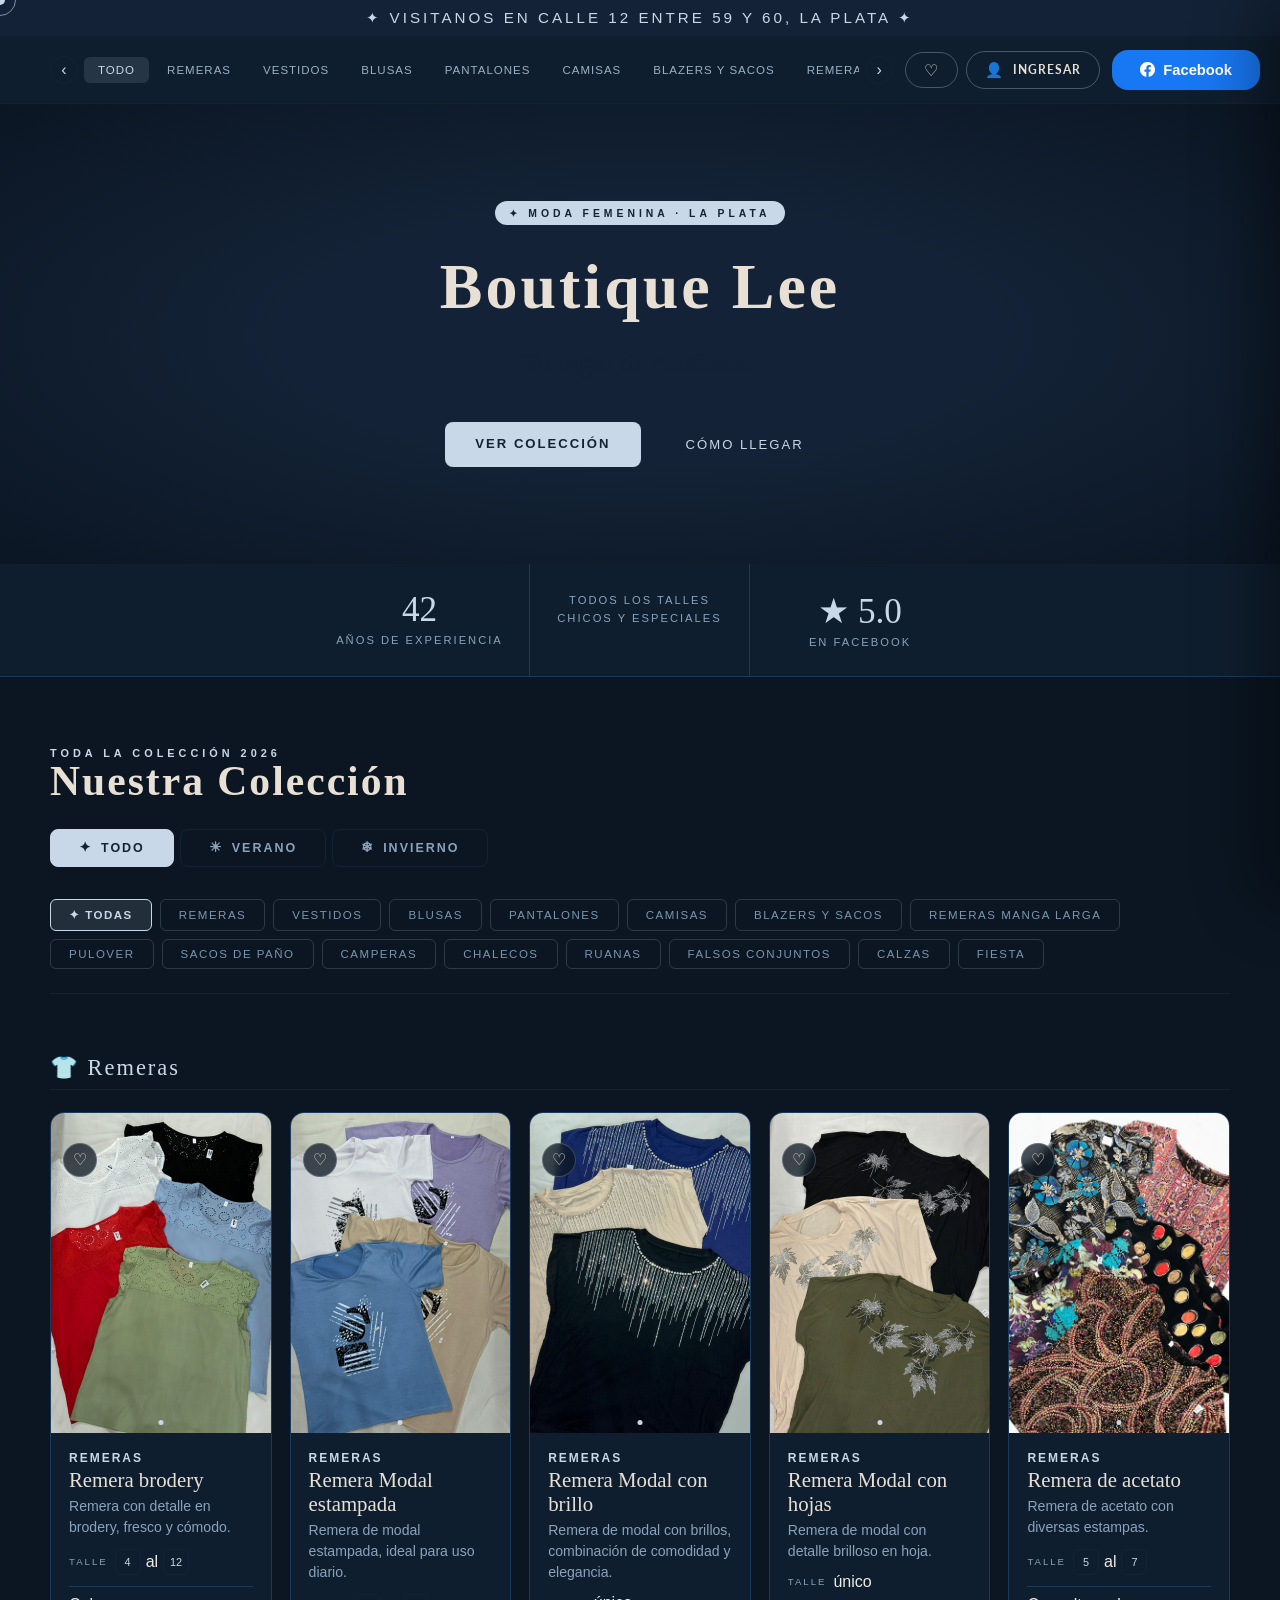
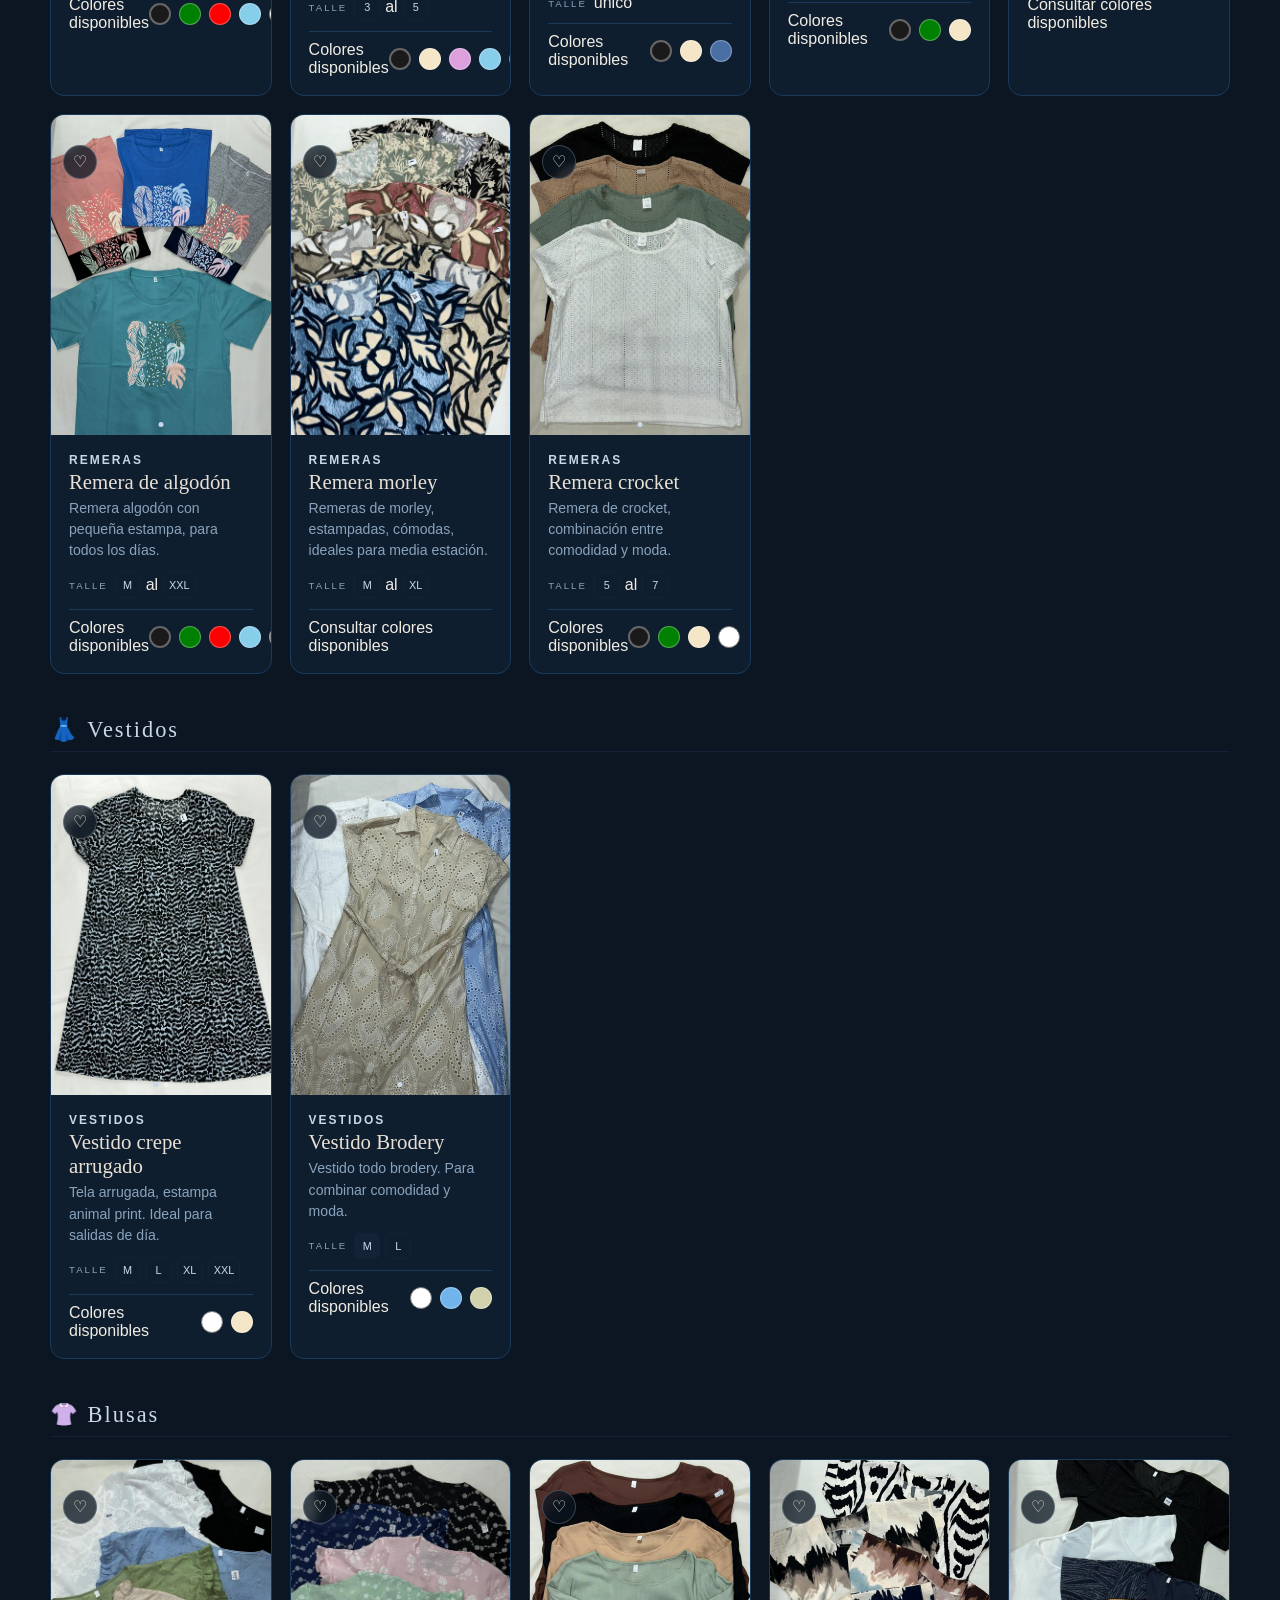
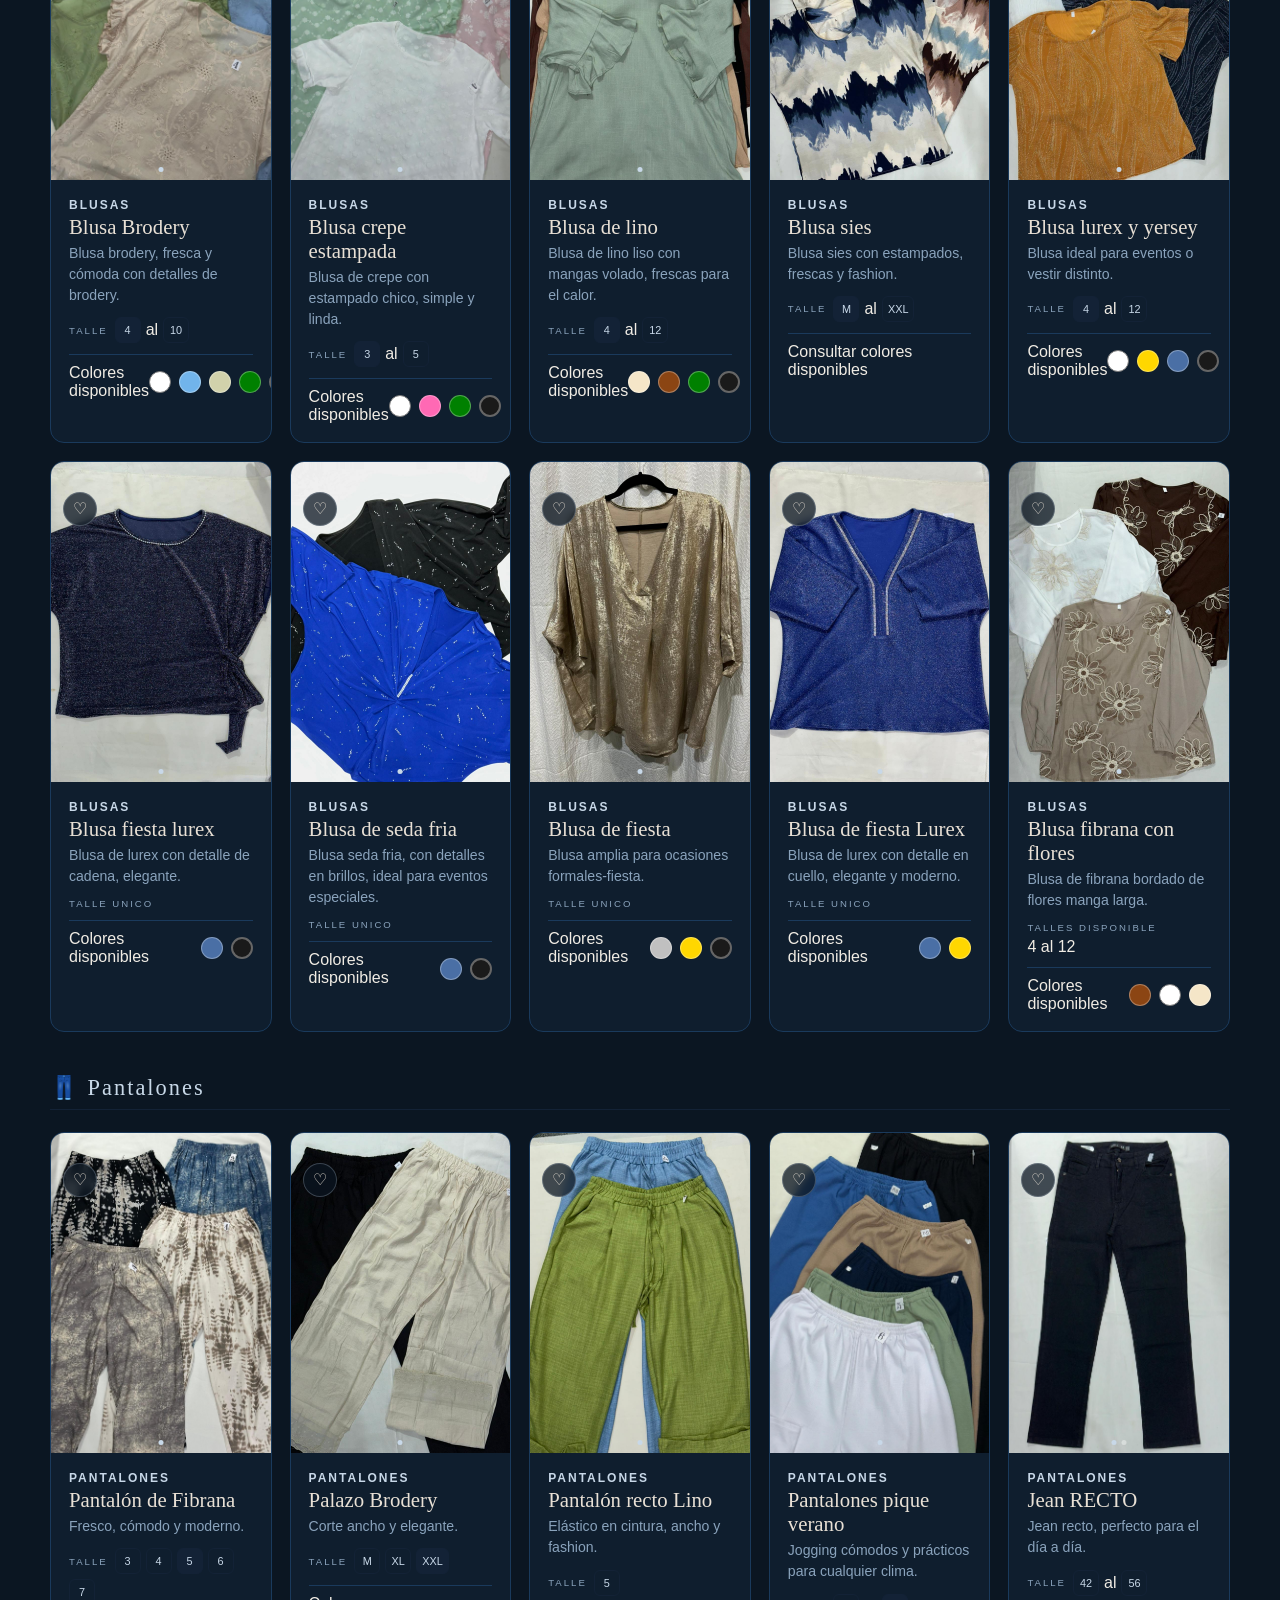
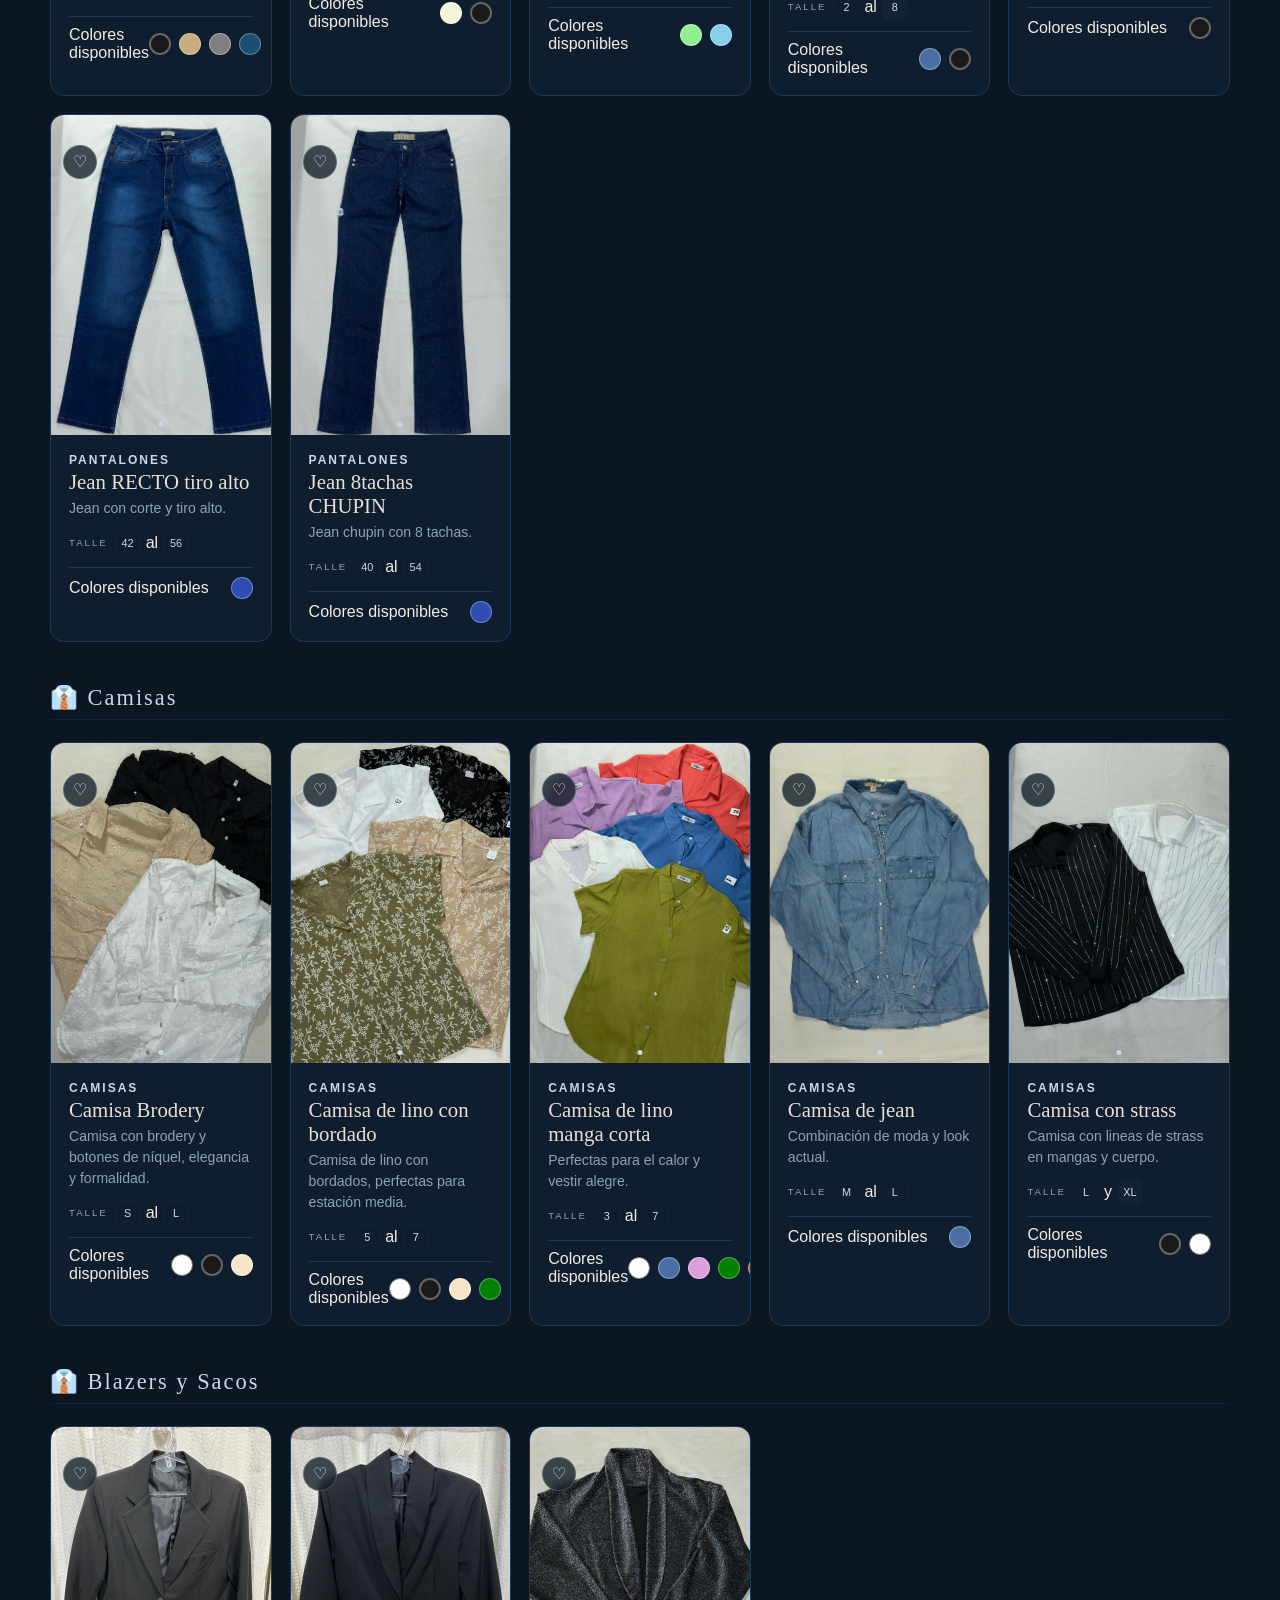
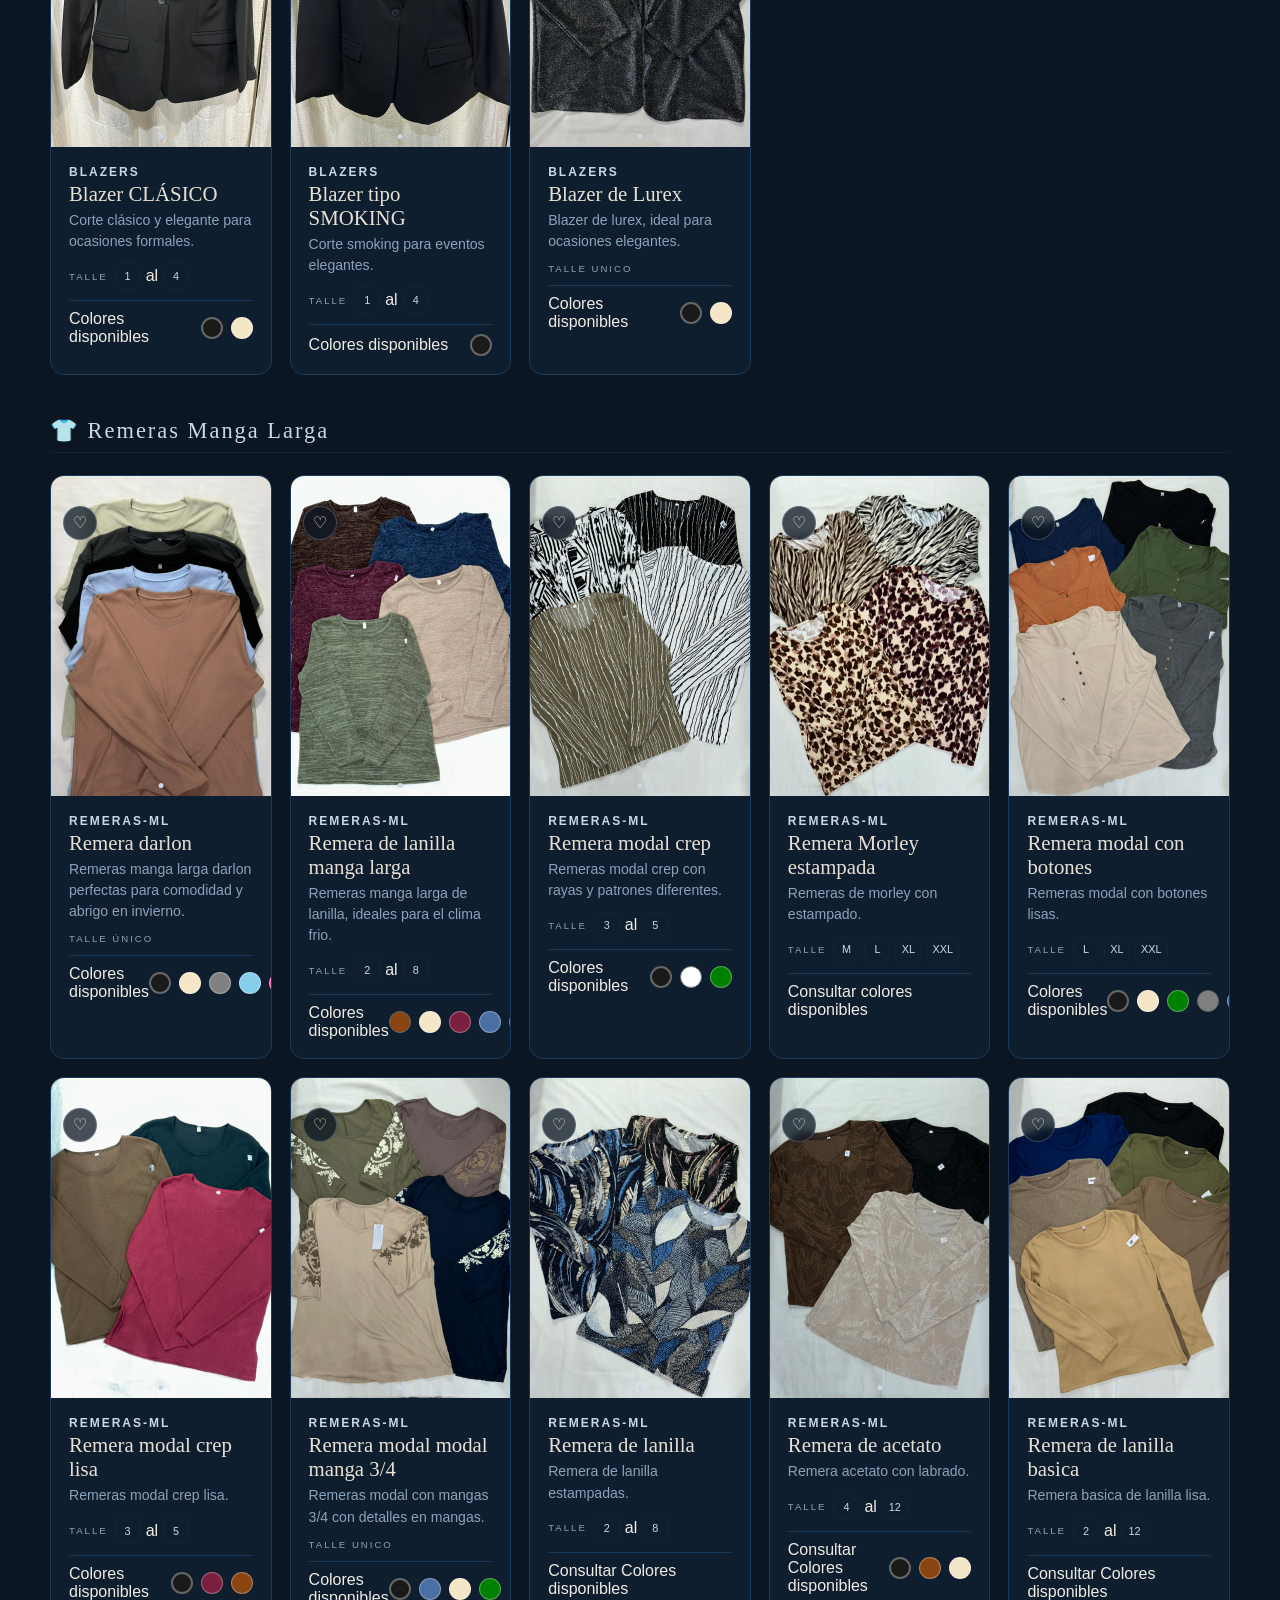
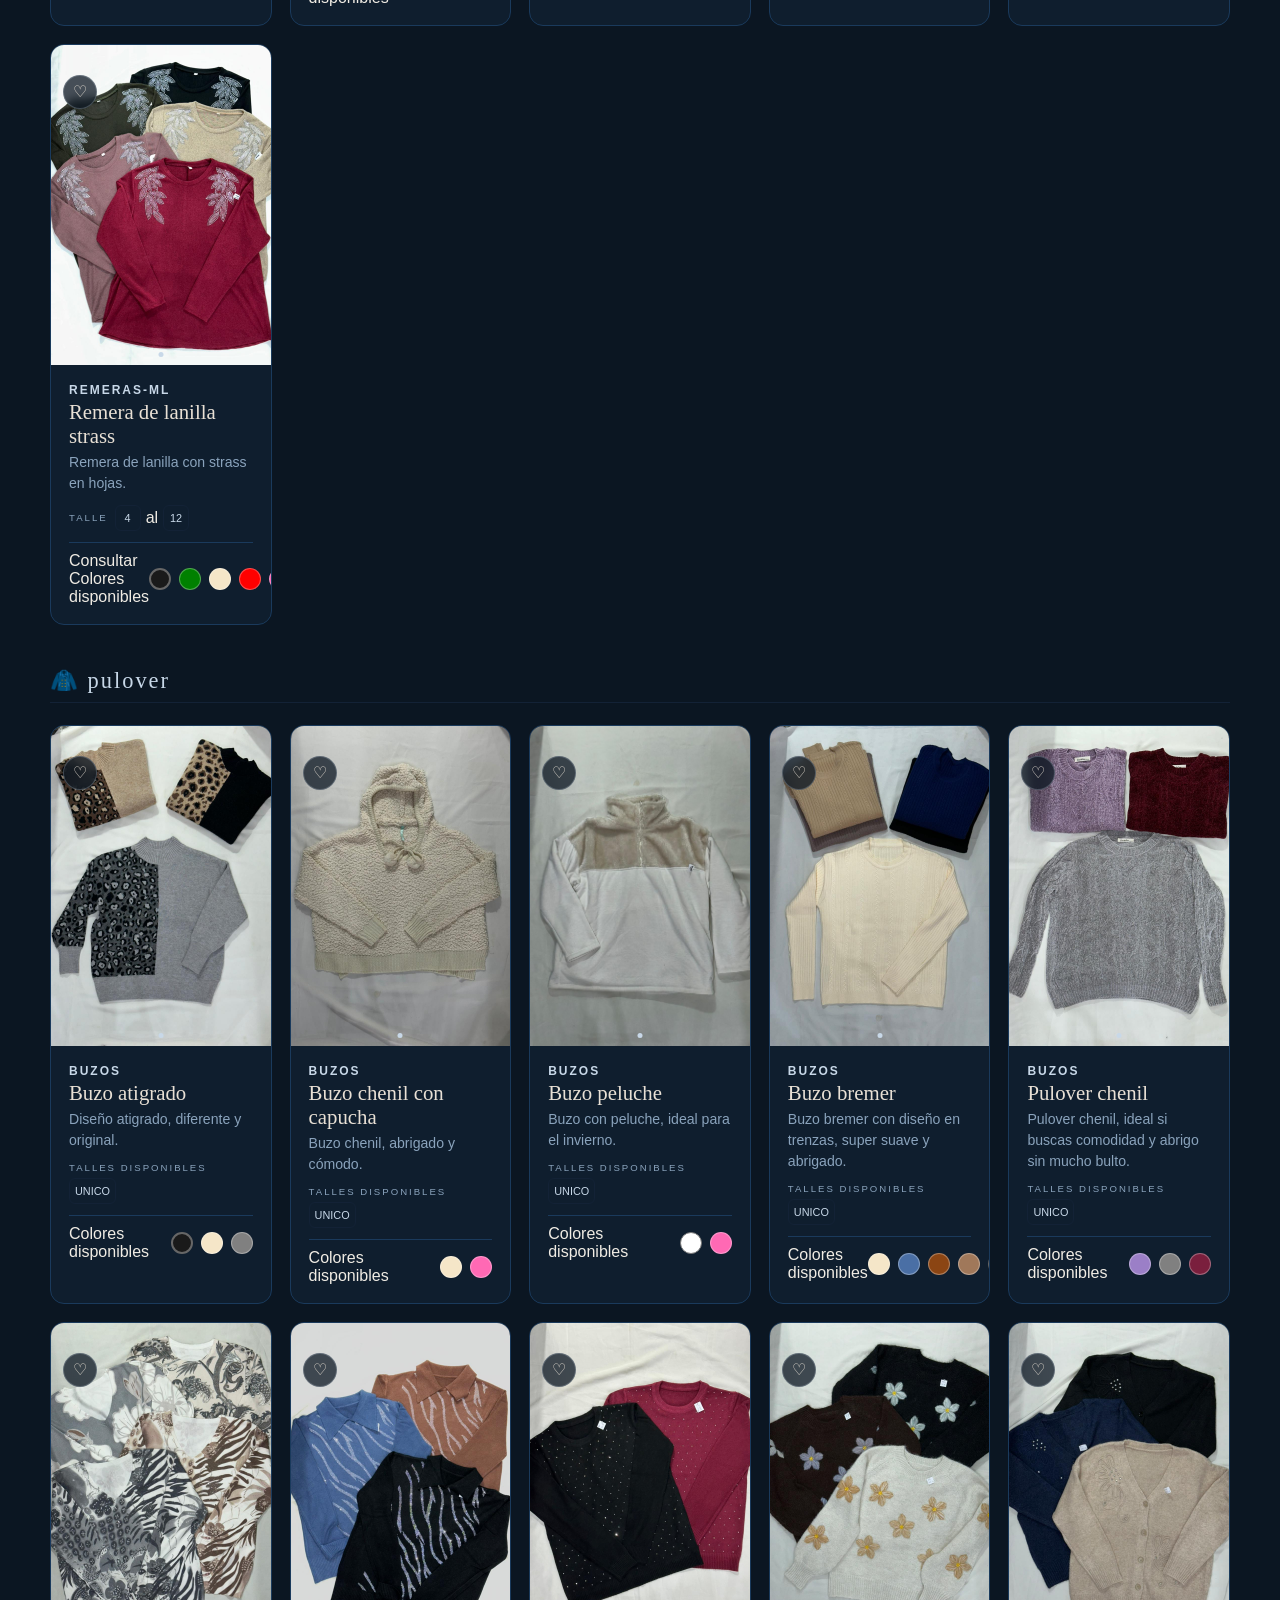
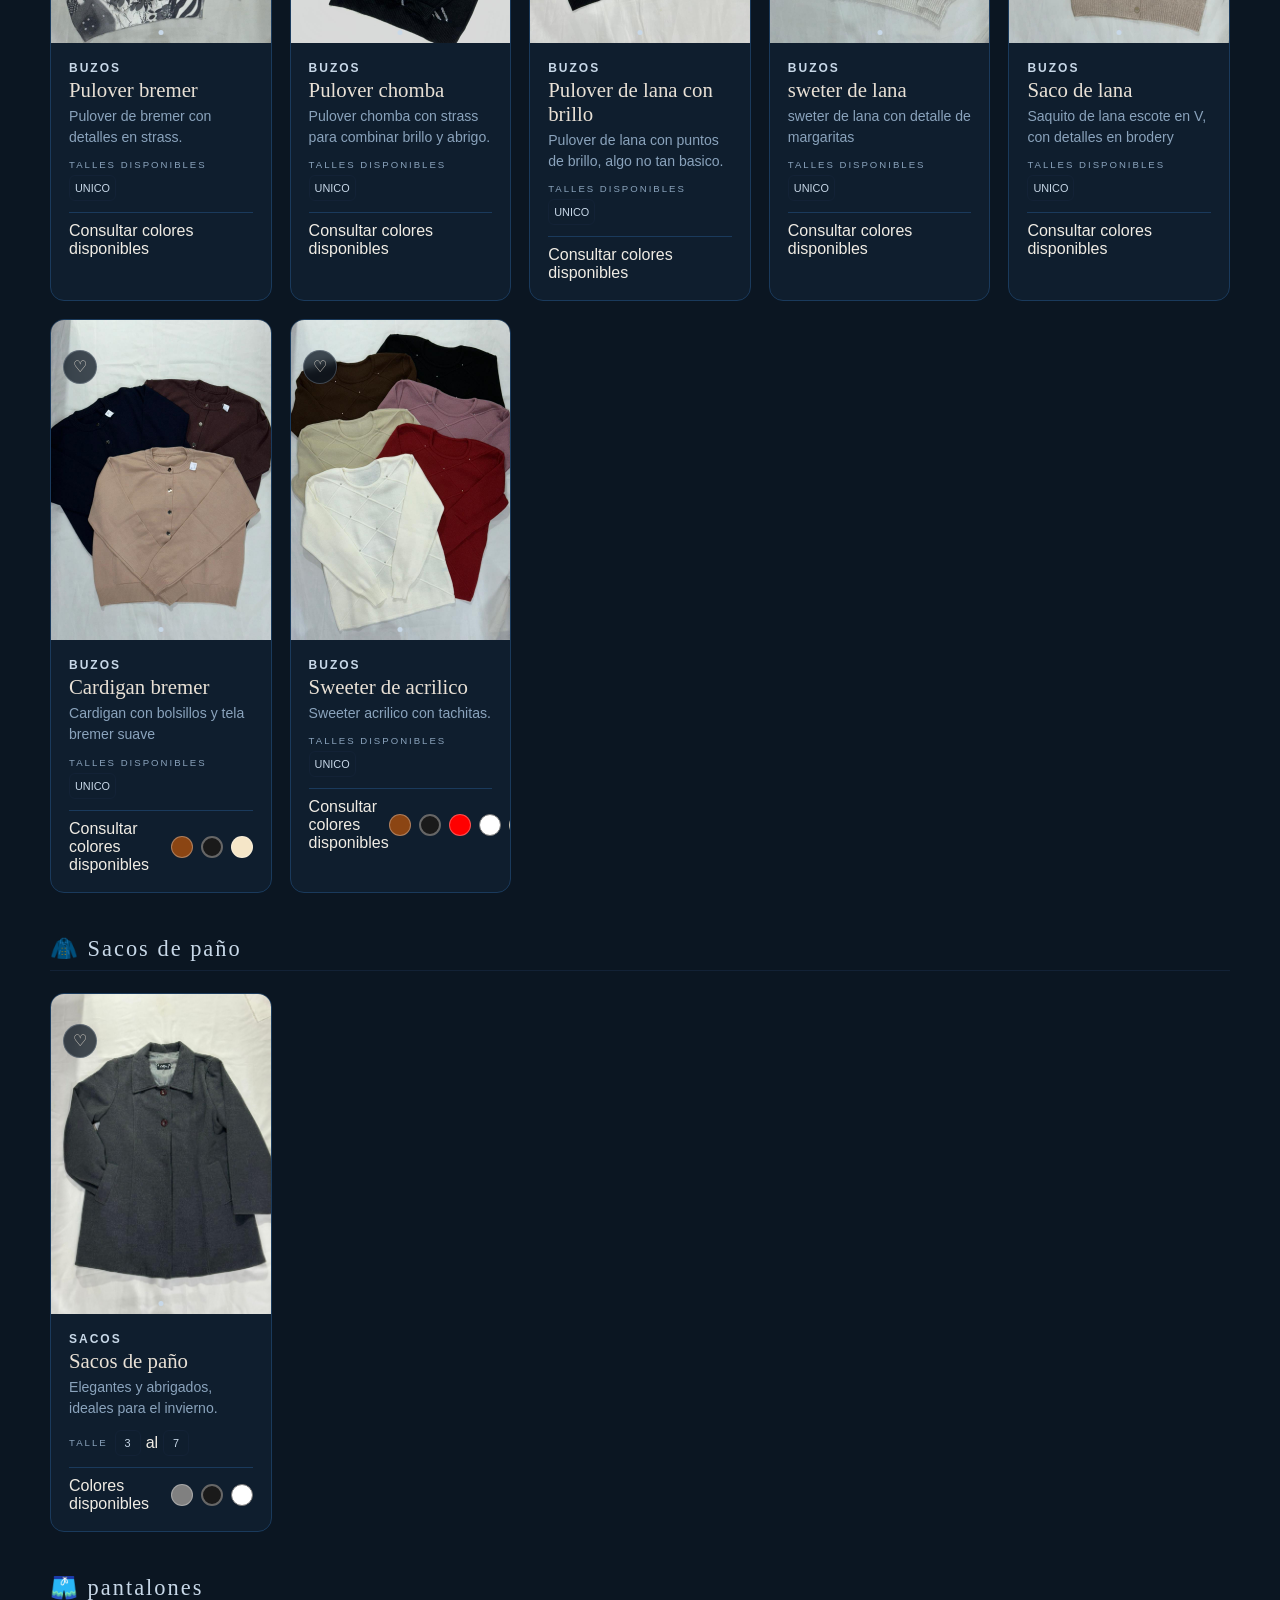
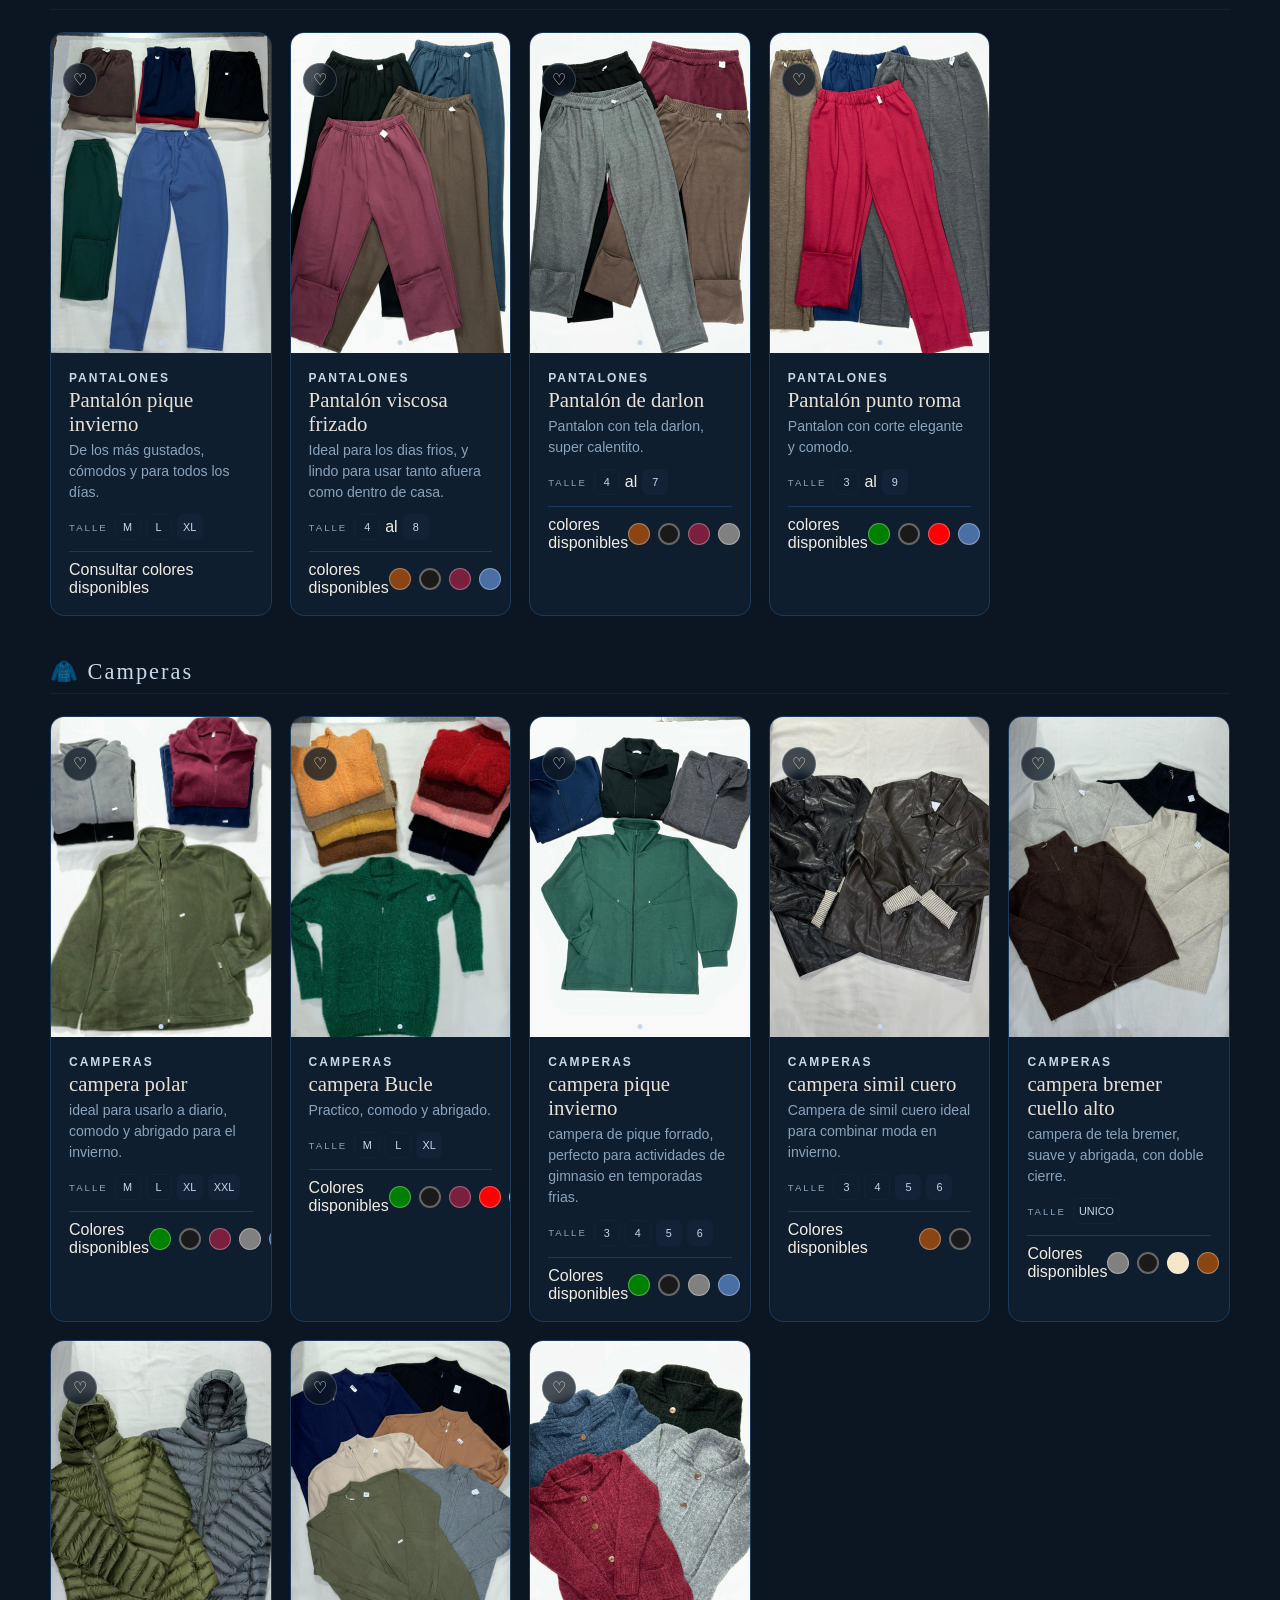
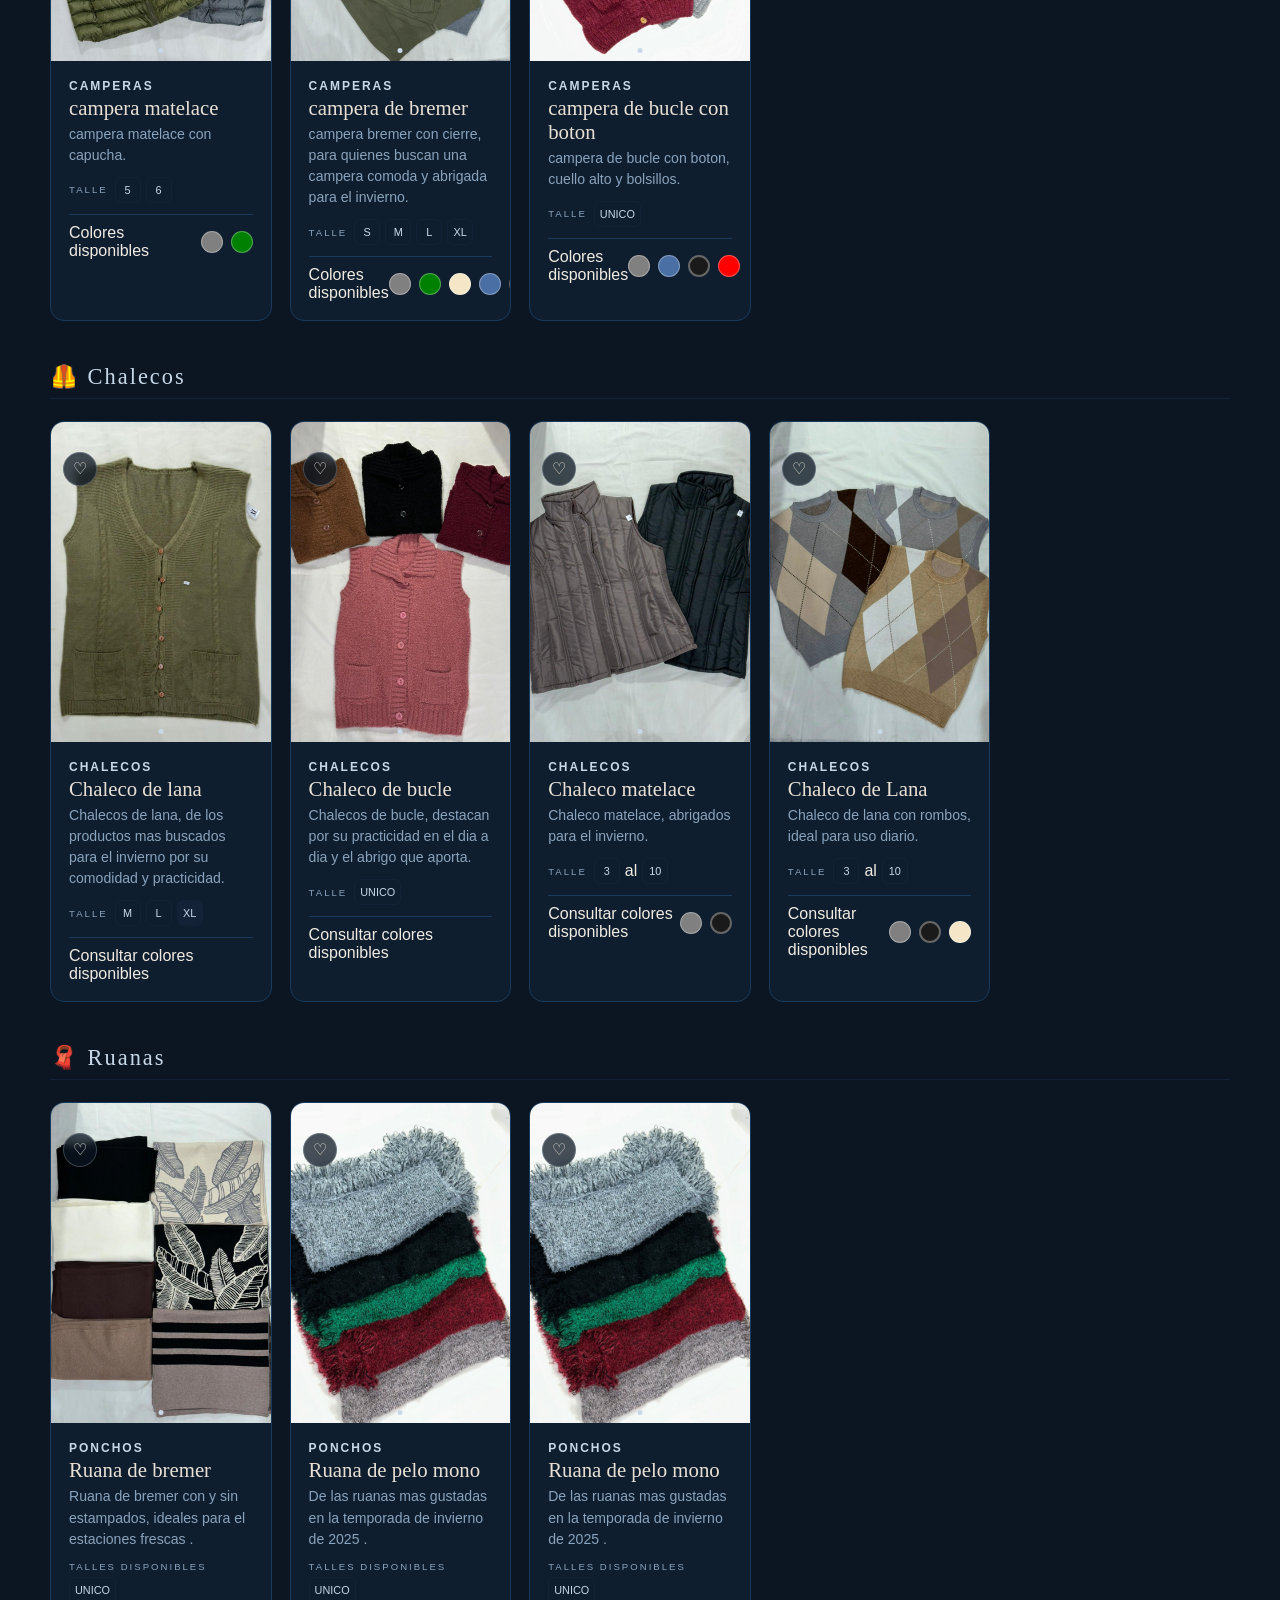
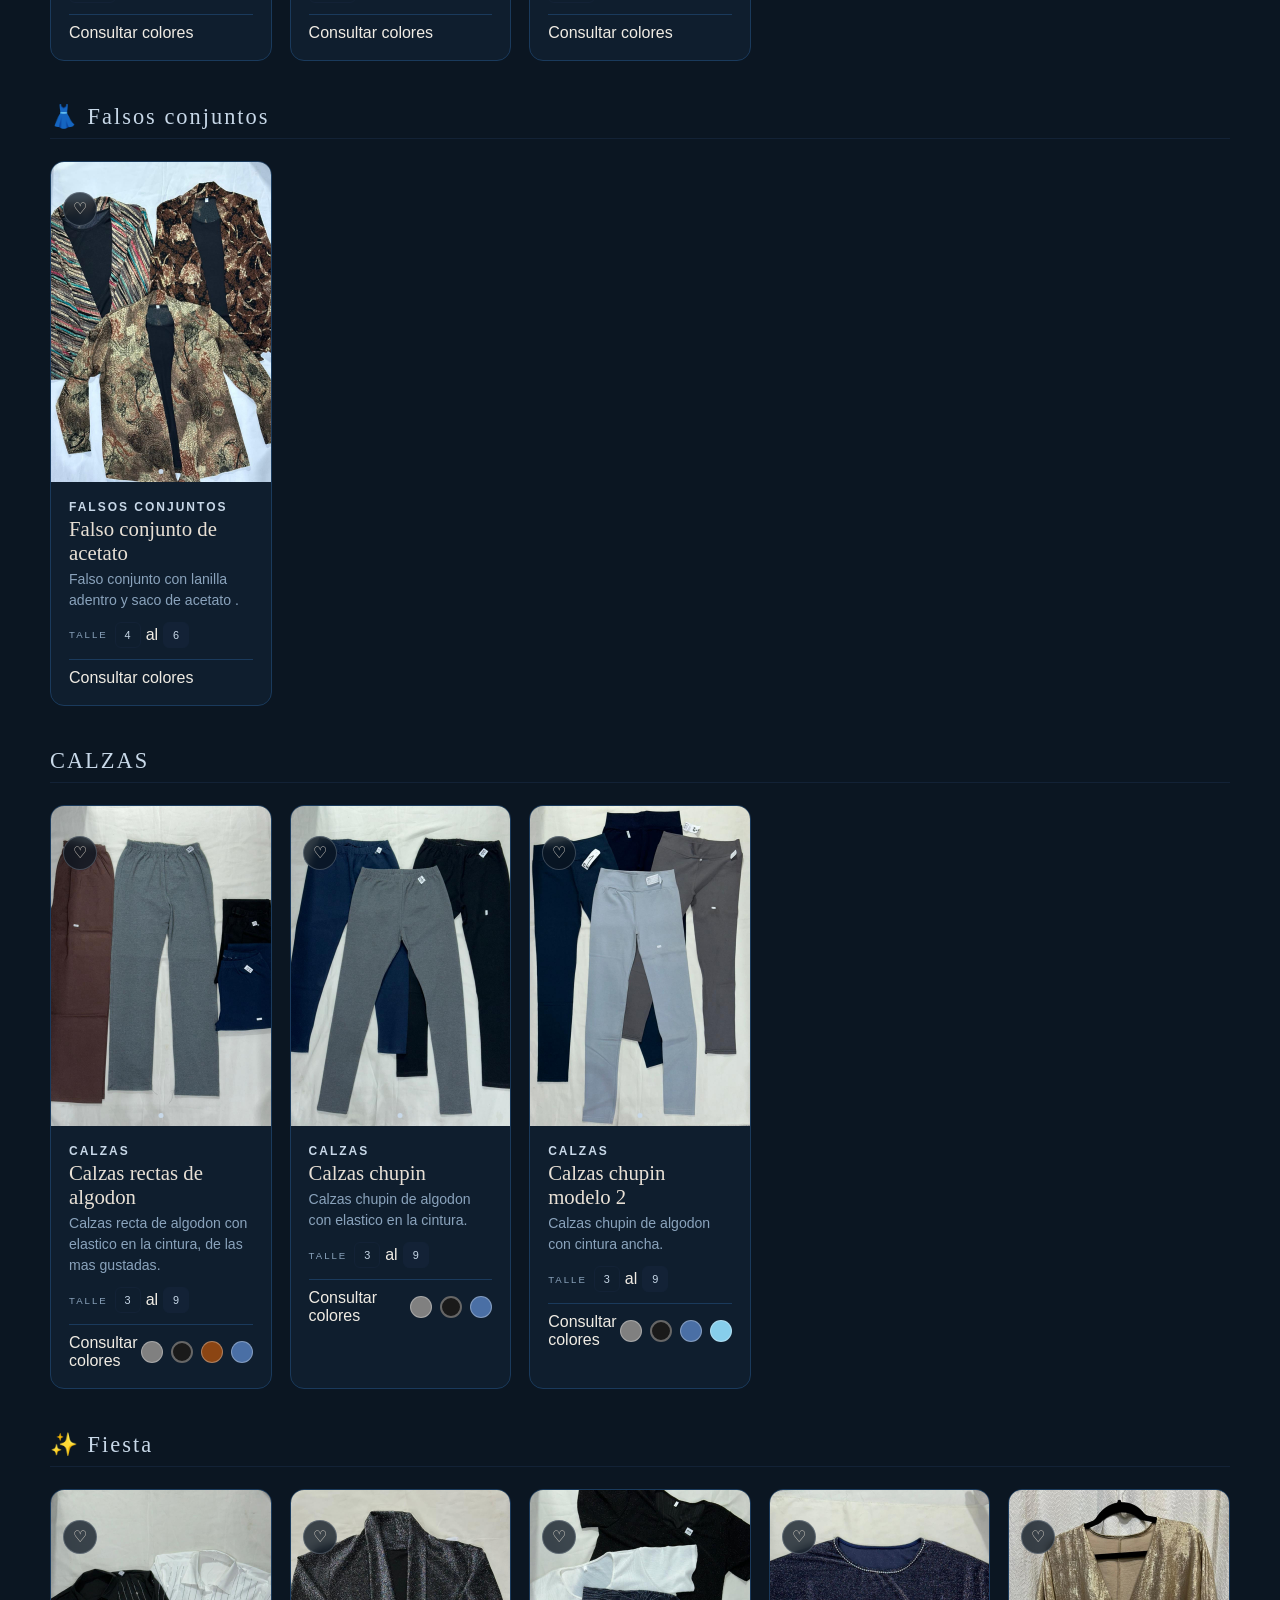
==== index.html @ 7556e9af "Agregue chaleco lana rombo" ====
<!DOCTYPE html>
<html lang="es">
<head>
  <meta charset="UTF-8"/>
  <meta name="viewport" content="width=device-width, initial-scale=1.0"/>
  <title>Boutique Lee · La Plata</title>
  <link rel="preconnect" href="https://fonts.googleapis.com">
  <link rel="preconnect" href="https://fonts.gstatic.com" crossorigin>
  <link href="https://fonts.googleapis.com/css2?family=Lato:ital,wght@0,300;0,400;0,700;1,300;1,400&display=swap" rel="stylesheet">
  <link rel="stylesheet" href="styles.css"/>
  <link rel="stylesheet" href="auth.css"/>
  <link rel="stylesheet" href="season-styles.css"/>
</head>
<body>

  <div class="cursor" id="cursor"></div>
  <div class="cursor-ring" id="cursor-ring"></div>

  <div class="topbar">✦ Visitanos en Calle 12 entre 59 y 60, La Plata ✦</div>

  <nav>
  <div class="nav-cats-wrapper">
    <button class="nav-scroll-btn" id="nav-prev">‹</button>
    <div class="nav-cats" id="nav-cats-dynamic">
      <!-- Se genera dinámicamente según temporada -->
    </div>
    <button class="nav-scroll-btn" id="nav-next">›</button>
  </div>
  <a class="nav-fb" href="https://www.facebook.com/profile.php?id=100067918755341" target="_blank">
    <svg viewBox="0 0 24 24"><path d="M24 12.073c0-6.627-5.373-12-12-12s-12 5.373-12 12c0 5.99 4.388 10.954 10.125 11.854v-8.385H7.078v-3.47h3.047V9.43c0-3.007 1.792-4.669 4.533-4.669 1.312 0 2.686.235 2.686.235v2.953H15.83c-1.491 0-1.956.925-1.956 1.874v2.25h3.328l-.532 3.47h-2.796v8.385C19.612 23.027 24 18.062 24 12.073z"/></svg>
    Facebook
  </a>
</nav>

  <section class="hero">
    <div class="hero-particles" id="particles"></div>
    <div class="hero-left">
      <span class="hero-tag">✦ Moda Femenina · La Plata</span>
      <h1>Boutique Lee</h1>
      <p class="hero-sub">Tu lugar de confianza</p>
      <div class="hero-btns">
        <a class="btn-prim" href="#catalogo">Ver colección</a>
        <a class="btn-sec" href="#ubicacion">Cómo llegar</a>
      </div>
    </div>
  </section>

  <div class="stats">
    <div class="stat">
      <span class="stat-num">42</span>
      <span class="stat-label">Años de experiencia</span>
    </div>
    <div class="stat">
      <span class="stat-num"></span>
      <span class="stat-label">Todos los talles CHICOS Y ESPECIALES</span>
    </div>
    <div class="stat">
      <span class="stat-num">★ 5.0</span>
      <span class="stat-label">En Facebook</span>
    </div>
  </div>

  <section class="catalogo" id="catalogo">
    <div class="cat-eyebrow" id="cat-eyebrow">Temporada 2026</div>
    <h2 class="cat-titulo">Nuestra Colección</h2>

    <!-- ── SELECTOR DE TEMPORADA ── -->
    <div class="season-selector">
      <button class="season-btn activa" id="btn-todo" onclick="cambiarTemporada('todo', this)">
        <span class="season-btn-icon">✦</span> Todo
      </button>
      <button class="season-btn" id="btn-verano" onclick="cambiarTemporada('verano', this)">
        <span class="season-btn-icon">☀</span> Verano
      </button>
      <button class="season-btn" id="btn-invierno" onclick="cambiarTemporada('invierno', this)">
        <span class="season-btn-icon">❄</span> Invierno
      </button>
    </div>

    <div class="tabs" id="tabs-dinamicos">
      <!-- Se generan dinámicamente -->
    </div>

    <div class="grilla" id="grilla">

      <!-- ══════════════════════════════════════════
           PRENDAS DE VERANO  (data-temporada="verano")
           ══════════════════════════════════════════ -->

      <!-- ─── REMERAS VERANO ─── -->
      <div class="cat-separador" data-sep="remeras" data-temporada="verano">👕 Remeras</div>

      <div class="tarjeta fade-in" data-cat="remeras" data-temporada="verano">
        <div class="tarjeta-img">
          <div class="slides"><div class="slide"><img src="IMG-SLR/Remeras/remera-con-detalles-en-broderi-talles-4-al-12.jpg" alt="Remera Brodery"></div></div>
          <div class="dots"><div class="dot activo"></div></div>
          <div class="lupa-overlay"><span class="lupa-ico">🔍</span></div>
        </div>
        <div class="tarjeta-body">
          <div class="tarjeta-cat">REMERAS</div>
          <div class="tarjeta-nombre">Remera brodery</div>
          <div class="tarjeta-desc">Remera con detalle en brodery, fresco y cómodo.</div>
          <div class="talles-row"><span class="talles-lbl">Talle</span><span class="talle">4</span><div>al</div><span class="talle">12</span></div>
          <div class="tarjeta-footer">
            <div class="colores-label">Colores disponibles</div>
            <div class="colores">
              <div class="color-dot" style="background:#1a1a1a" title="Negro"></div>
              <div class="color-dot" style="background:#008000" title="Verde"></div>
              <div class="color-dot" style="background:#ff0000" title="Rojo"></div>
              <div class="color-dot" style="background:#87CEEB" title="Celeste"></div>
              <div class="color-dot" style="background:#ffffff;border-color:#888" title="Blanco"></div>
            </div>
          </div>
        </div>
      </div>

      <div class="tarjeta fade-in" data-cat="remeras" data-temporada="verano">
        
        <div class="tarjeta-img">
          <div class="slides"><div class="slide"><img src="IMG-SLR/Remeras/remeras-modal-talle-3-al-5.jpg" alt="Remera Modal estampada"></div></div>
          <div class="dots"><div class="dot activo"></div></div>
          <div class="lupa-overlay"><span class="lupa-ico">🔍</span></div>
        </div>
        <div class="tarjeta-body">
          <div class="tarjeta-cat">REMERAS</div>
          <div class="tarjeta-nombre">Remera Modal estampada</div>
          <div class="tarjeta-desc">Remera de modal estampada, ideal para uso diario.</div>
          <div class="talles-row"><span class="talles-lbl">Talle</span><span class="talle">3</span><div>al</div><span class="talle">5</span></div>
          <div class="tarjeta-footer">
            <div class="colores-label">Colores disponibles</div>
            <div class="colores">
              <div class="color-dot" style="background:#1a1a1a" title="Negro"></div>
              <div class="color-dot" style="background:#f5e6c8" title="Beige"></div>
              <div class="color-dot" style="background:#dda0dd" title="Lila"></div>
              <div class="color-dot" style="background:#87CEEB" title="Celeste"></div>
              <div class="color-dot" style="background:#ffffff;border-color:#888" title="Blanco"></div>
            </div>
          </div>
        </div>
      </div>

      <div class="tarjeta fade-in" data-cat="remeras" data-temporada="verano">
        
        <div class="tarjeta-img">
          <div class="slides"><div class="slide"><img src="IMG-SLR/Remeras/remera-modal-con-brillo-importado-talle-unico.jpg" alt="Remera Modal con brillo"></div></div>
          <div class="dots"><div class="dot activo"></div></div>
          <div class="lupa-overlay"><span class="lupa-ico">🔍</span></div>
        </div>
        <div class="tarjeta-body">
          <div class="tarjeta-cat">REMERAS</div>
          <div class="tarjeta-nombre">Remera Modal con brillo</div>
          <div class="tarjeta-desc">Remera de modal con brillos, combinación de comodidad y elegancia.</div>
          <div class="talles-row"><span class="talles-lbl">Talle</span><div>único</div></div>
          <div class="tarjeta-footer">
            <div class="colores-label">Colores disponibles</div>
            <div class="colores">
              <div class="color-dot" style="background:#1a1a1a" title="Negro"></div>
              <div class="color-dot" style="background:#f5e6c8" title="Beige"></div>
              <div class="color-dot" style="background:#4a6fa5" title="Azul"></div>
            </div>
          </div>
        </div>
      </div>

      <div class="tarjeta fade-in" data-cat="remeras" data-temporada="verano">
        
        <div class="tarjeta-img">
          <div class="slides"><div class="slide"><img src="IMG-SLR/Remeras/remera-modal-con-brillo-importado-estampa-hojas.jpg" alt="Remera modal hojas"></div></div>
          <div class="dots"><div class="dot activo"></div></div>
          <div class="lupa-overlay"><span class="lupa-ico">🔍</span></div>
        </div>
        <div class="tarjeta-body">
          <div class="tarjeta-cat">REMERAS</div>
          <div class="tarjeta-nombre">Remera Modal con hojas</div>
          <div class="tarjeta-desc">Remera de modal con detalle brilloso en hoja.</div>
          <div class="talles-row"><span class="talles-lbl">Talle</span><div>único</div></div>
          <div class="tarjeta-footer">
            <div class="colores-label">Colores disponibles</div>
            <div class="colores">
              <div class="color-dot" style="background:#1a1a1a" title="Negro"></div>
              <div class="color-dot" style="background:#008000" title="Verde"></div>
              <div class="color-dot" style="background:#f5e6c8" title="Beige"></div>
            </div>
          </div>
        </div>
      </div>

      <div class="tarjeta fade-in" data-cat="remeras" data-temporada="verano">
        
        <div class="tarjeta-img">
          <div class="slides"><div class="slide"><img src="IMG-SLR/Remeras/remeras-de-acetato-talles-del-5-al-7.jpg" alt="Remera acetato"></div></div>
          <div class="dots"><div class="dot activo"></div></div>
          <div class="lupa-overlay"><span class="lupa-ico">🔍</span></div>
        </div>
        <div class="tarjeta-body">
          <div class="tarjeta-cat">REMERAS</div>
          <div class="tarjeta-nombre">Remera de acetato</div>
          <div class="tarjeta-desc">Remera de acetato con diversas estampas.</div>
          <div class="talles-row"><span class="talles-lbl">Talle</span><span class="talle">5</span><div>al</div><span class="talle">7</span></div>
          <div class="tarjeta-footer"><div class="colores-label">Consultar colores disponibles</div></div>
        </div>
      </div>

      <div class="tarjeta fade-in" data-cat="remeras" data-temporada="verano">
        
        <div class="tarjeta-img">
          <div class="slides"><div class="slide"><img src="IMG-SLR/Remeras/remeras-de-algodon-de-talle-m-xxl.jpg" alt="Remera algodón"></div></div>
          <div class="dots"><div class="dot activo"></div></div>
          <div class="lupa-overlay"><span class="lupa-ico">🔍</span></div>
        </div>
        <div class="tarjeta-body">
          <div class="tarjeta-cat">REMERAS</div>
          <div class="tarjeta-nombre">Remera de algodón</div>
          <div class="tarjeta-desc">Remera algodón con pequeña estampa, para todos los días.</div>
          <div class="talles-row"><span class="talles-lbl">Talle</span><span class="talle">M</span><div>al</div><span class="talle">XXL</span></div>
          <div class="tarjeta-footer">
            <div class="colores-label">Colores disponibles</div>
            <div class="colores">
              <div class="color-dot" style="background:#1a1a1a" title="Negro"></div>
              <div class="color-dot" style="background:#008000" title="Verde"></div>
              <div class="color-dot" style="background:#ff0000" title="Rojo"></div>
              <div class="color-dot" style="background:#87CEEB" title="Celeste"></div>
              <div class="color-dot" style="background:#808080" title="Gris"></div>
              <div class="color-dot" style="background:#ffffff;border-color:#888" title="Blanco"></div>
            </div>
          </div>
        </div>
      </div>

      <div class="tarjeta fade-in" data-cat="remeras" data-temporada="verano">
        
        <div class="tarjeta-img">
          <div class="slides"><div class="slide"><img src="IMG-SLR/Remeras/remeras-morley-m-a-xl.jpg" alt="Remera morley"></div></div>
          <div class="dots"><div class="dot activo"></div></div>
          <div class="lupa-overlay"><span class="lupa-ico">🔍</span></div>
        </div>
        <div class="tarjeta-body">
          <div class="tarjeta-cat">REMERAS</div>
          <div class="tarjeta-nombre">Remera morley</div>
          <div class="tarjeta-desc">Remeras de morley, estampadas, cómodas, ideales para media estación.</div>
          <div class="talles-row"><span class="talles-lbl">Talle</span><span class="talle">M</span><div>al</div><span class="talle">XL</span></div>
          <div class="tarjeta-footer"><div class="colores-label">Consultar colores disponibles</div></div>
        </div>
      </div>

      <div class="tarjeta fade-in" data-cat="remeras" data-temporada="verano">
        <div class="tarjeta-img">
          <div class="slides"><div class="slide"><img src="IMG-SLR/Remeras/remera-de-crocket-talles-5-al-7.jpg" alt="Remera crocket"></div></div>
          <div class="dots"><div class="dot activo"></div></div>
          <div class="lupa-overlay"><span class="lupa-ico">🔍</span></div>
        </div>
        <div class="tarjeta-body">
          <div class="tarjeta-cat">REMERAS</div>
          <div class="tarjeta-nombre">Remera crocket</div>
          <div class="tarjeta-desc">Remera de crocket, combinación entre comodidad y moda.</div>
          <div class="talles-row"><span class="talles-lbl">Talle</span><span class="talle">5</span><div>al</div><span class="talle">7</span></div>
          <div class="tarjeta-footer">
            <div class="colores-label">Colores disponibles</div>
            <div class="colores">
              <div class="color-dot" style="background:#1a1a1a" title="Negro"></div>
              <div class="color-dot" style="background:#008000" title="Verde"></div>
              <div class="color-dot" style="background:#f5e6c8" title="Marrón"></div>
              <div class="color-dot" style="background:#ffffff;border-color:#888" title="Blanco"></div>
            </div>
          </div>
        </div>
      </div>

      <!-- ─── VESTIDOS ─── -->
      <div class="cat-separador" data-sep="vestidos" data-temporada="verano">👗 Vestidos</div>

      <div class="tarjeta fade-in" data-cat="vestidos" data-temporada="verano">
        
        <div class="tarjeta-img">
          <div class="slides">
            <div class="slide"><img src="IMG-SLR/vestidos/vestido-crepe-arrugado-blanco-y-negro-talles-m-al-xxl.jpg" alt="Vestido crepe"></div>
            <div class="slide"><img src="IMG-SLR/vestidos/vestido-crepe-arrugado-beish.jpg" alt="Vista 2"></div>
          </div>
          <button class="arrow prev">‹</button><button class="arrow next">›</button>
          <div class="dots"><div class="dot activo"></div><div class="dot"></div></div>
          <div class="lupa-overlay"><span class="lupa-ico">🔍</span></div>
        </div>
        <div class="tarjeta-body">
          <div class="tarjeta-cat">Vestidos</div>
          <div class="tarjeta-nombre">Vestido crepe arrugado</div>
          <div class="tarjeta-desc">Tela arrugada, estampa animal print. Ideal para salidas de día.</div>
          <div class="talles-row"><span class="talles-lbl">Talle</span><span class="talle">M</span><span class="talle">L</span><span class="talle">XL</span><span class="talle">XXL</span></div>
          <div class="tarjeta-footer">
            <div class="colores-label">Colores disponibles</div>
            <div class="colores">
              <div class="color-dot" style="background:#fcfcfc;border-color:#cccccc" title="Blanco"></div>
              <div class="color-dot" style="background:#f5e6c8" title="Beige"></div>
            </div>
          </div>
        </div>
      </div>

      <div class="tarjeta fade-in" data-cat="vestidos" data-temporada="verano">
        <div class="tarjeta-img">
          <div class="slides"><div class="slide"><img src="IMG-SLR/vestidos/brodery.jpeg" alt="Vestido Brodery"></div></div>
          <div class="dots"><div class="dot activo"></div></div>
          <div class="lupa-overlay"><span class="lupa-ico">🔍</span></div>
        </div>
        <div class="tarjeta-body">
          <div class="tarjeta-cat">Vestidos</div>
          <div class="tarjeta-nombre">Vestido Brodery</div>
          <div class="tarjeta-desc">Vestido todo brodery. Para combinar comodidad y moda.</div>
          <div class="talles-row"><span class="talles-lbl">Talle</span><span class="talle activo">M</span><span class="talle">L</span></div>
          <div class="tarjeta-footer">
            <div class="colores-label">Colores disponibles</div>
            <div class="colores">
              <div class="color-dot" style="background:#ffffff" title="Blanco"></div>
              <div class="color-dot" style="background:#71b4eb" title="Celeste"></div>
              <div class="color-dot" style="background:#d1d1ab" title="Beige"></div>
            </div>
          </div>
        </div>
      </div>

      
      <!-- ─── BLUSAS ─── -->
      <div class="cat-separador" data-sep="blusas" data-temporada="verano">👚 Blusas</div>

      <div class="tarjeta fade-in" data-cat="blusas" data-temporada="verano">
        <div class="tarjeta-img">
          <div class="slides"><div class="slide"><img src="IMG-SLR/blusas/blusa-broderi-4-10.jpg" alt="Blusa Brodery"></div></div>
          <div class="dots"><div class="dot activo"></div></div>
          <div class="lupa-overlay"><span class="lupa-ico">🔍</span></div>
        </div>
        <div class="tarjeta-body">
          <div class="tarjeta-cat">BLUSAS</div>
          <div class="tarjeta-nombre">Blusa Brodery</div>
          <div class="tarjeta-desc">Blusa brodery, fresca y cómoda con detalles de brodery.</div>
          <div class="talles-row"><span class="talles-lbl">Talle</span><span class="talle activo">4</span><div>al</div><span class="talle">10</span></div>
          <div class="tarjeta-footer">
            <div class="colores-label">Colores disponibles</div>
            <div class="colores">
              <div class="color-dot" style="background:#ffffff" title="Blanco"></div>
              <div class="color-dot" style="background:#71b4eb" title="Celeste"></div>
              <div class="color-dot" style="background:#d1d1ab" title="Beige"></div>
              <div class="color-dot" style="background:#008000" title="Verde"></div>
              <div class="color-dot" style="background:#1a1a1a" title="Negro"></div>
            </div>
          </div>
        </div>
      </div>

      <div class="tarjeta fade-in" data-cat="blusas" data-temporada="verano">
        <div class="tarjeta-img">
          <div class="slides"><div class="slide"><img src="IMG-SLR/blusas/blusa-de-crepe-estampada-corte-evase-talles-3-5.jpg" alt="Blusa crepe"></div></div>
          <div class="dots"><div class="dot activo"></div></div>
          <div class="lupa-overlay"><span class="lupa-ico">🔍</span></div>
        </div>
        <div class="tarjeta-body">
          <div class="tarjeta-cat">BLUSAS</div>
          <div class="tarjeta-nombre">Blusa crepe estampada</div>
          <div class="tarjeta-desc">Blusa de crepe con estampado chico, simple y linda.</div>
          <div class="talles-row"><span class="talles-lbl">Talle</span><span class="talle activo">3</span><div>al</div><span class="talle">5</span></div>
          <div class="tarjeta-footer">
            <div class="colores-label">Colores disponibles</div>
            <div class="colores">
              <div class="color-dot" style="background:#ffffff" title="Blanco"></div>
              <div class="color-dot" style="background:#ff69b4" title="Rosa"></div>
              <div class="color-dot" style="background:#008000" title="Verde"></div>
              <div class="color-dot" style="background:#1a1a1a" title="Negro"></div>
            </div>
          </div>
        </div>
      </div>

      <div class="tarjeta fade-in" data-cat="blusas" data-temporada="verano">
        <div class="tarjeta-img">
          <div class="slides"><div class="slide"><img src="IMG-SLR/blusas/blusa-lino-liso-con-manga-volado-talles-4-al-12.jpg" alt="Blusa lino"></div></div>
          <div class="dots"><div class="dot activo"></div></div>
          <div class="lupa-overlay"><span class="lupa-ico">🔍</span></div>
        </div>
        <div class="tarjeta-body">
          <div class="tarjeta-cat">BLUSAS</div>
          <div class="tarjeta-nombre">Blusa de lino</div>
          <div class="tarjeta-desc">Blusa de lino liso con mangas volado, frescas para el calor.</div>
          <div class="talles-row"><span class="talles-lbl">Talle</span><span class="talle activo">4</span><div>al</div><span class="talle">12</span></div>
          <div class="tarjeta-footer">
            <div class="colores-label">Colores disponibles</div>
            <div class="colores">
              <div class="color-dot" style="background:#f5e6c8" title="Beige"></div>
              <div class="color-dot" style="background:#8b4513" title="Marrón"></div>
              <div class="color-dot" style="background:#008000" title="Verde"></div>
              <div class="color-dot" style="background:#1a1a1a" title="Negro"></div>
            </div>
          </div>
        </div>
      </div>

      <div class="tarjeta fade-in" data-cat="blusas" data-temporada="verano">
        <div class="tarjeta-img">
          <div class="slides"><div class="slide"><img src="IMG-SLR/blusas/blusa-sies-talle-m-xxl.jpg" alt="Blusa sies"></div></div>
          <div class="dots"><div class="dot activo"></div></div>
          <div class="lupa-overlay"><span class="lupa-ico">🔍</span></div>
        </div>
        <div class="tarjeta-body">
          <div class="tarjeta-cat">BLUSAS</div>
          <div class="tarjeta-nombre">Blusa sies</div>
          <div class="tarjeta-desc">Blusa sies con estampados, frescas y fashion.</div>
          <div class="talles-row"><span class="talles-lbl">Talle</span><span class="talle activo">M</span><div>al</div><span class="talle">XXL</span></div>
          <div class="tarjeta-footer"><div class="colores-label">Consultar colores disponibles</div></div>
        </div>
      </div>

      <div class="tarjeta fade-in" data-cat="blusas" data-temporada="verano">
        <div class="tarjeta-img">
          <div class="slides"><div class="slide"><img src="IMG-SLR/blusas/blusa-combinada-lurex-y-yersey-y-tachita-talles-del-4-al-12.jpg" alt="Blusa combinada"></div></div>
          <div class="dots"><div class="dot activo"></div></div>
          <div class="lupa-overlay"><span class="lupa-ico">🔍</span></div>
        </div>
        <div class="tarjeta-body">
          <div class="tarjeta-cat">BLUSAS</div>
          <div class="tarjeta-nombre">Blusa lurex y yersey</div>
          <div class="tarjeta-desc">Blusa ideal para eventos o vestir distinto.</div>
          <div class="talles-row"><span class="talles-lbl">Talle</span><span class="talle activo">4</span><div>al</div><span class="talle">12</span></div>
          <div class="tarjeta-footer">
            <div class="colores-label">Colores disponibles</div>
            <div class="colores">
              <div class="color-dot" style="background:#ffffff" title="Blanco"></div>
              <div class="color-dot" style="background:#FFD700" title="Dorado"></div>
              <div class="color-dot" style="background:#4a6fa5" title="Azul"></div>
              <div class="color-dot" style="background:#1a1a1a" title="Negro"></div>
            </div>
          </div>
        </div>
      </div>

      <div class="tarjeta fade-in" data-cat="blusas" data-temporada="verano">
        <div class="tarjeta-img">
          <div class="slides">
            <div class="slide"><img src="IMG-SLR/blusas/blusa-fiesta-lurex-cadenita-azul-4.jpg" alt="Blusa lurex azul"></div>
            <div class="slide"><img src="IMG-SLR/blusas/blusa-fiesta-lurex-cadenita-negra-3.jpg" alt="vista 2"></div>
          </div>
          <div class="dots"><div class="dot activo"></div></div>
          <div class="lupa-overlay"><span class="lupa-ico">🔍</span></div>
        </div>
        <div class="tarjeta-body">
          <div class="tarjeta-cat">BLUSAS</div>
          <div class="tarjeta-nombre">Blusa fiesta lurex</div>
          <div class="tarjeta-desc">Blusa de lurex con detalle de cadena, elegante.</div>
          <div class="talles-row"><span class="talles-lbl">Talle unico</span></div>
          <div class="tarjeta-footer">
            <div class="colores-label">Colores disponibles</div>
            <div class="colores">
              <div class="color-dot" style="background:#4a6fa5" title="Azul"></div>
              <div class="color-dot" style="background:#1a1a1a" title="Negro"></div>
            </div>
          </div>
        </div>
      </div>

      <div class="tarjeta fade-in" data-cat="blusas" data-temporada="verano">
        <div class="tarjeta-img">
          <div class="slides"><div class="slide"><img src="IMG-SLR/blusas/blusa-seda-fria-fiesta.jpg" alt="Blusa seda fria"></div></div>
          <div class="dots"><div class="dot activo"></div></div>
          <div class="lupa-overlay"><span class="lupa-ico">🔍</span></div>
        </div>
        <div class="tarjeta-body">
          <div class="tarjeta-cat">BLUSAS</div>
          <div class="tarjeta-nombre">Blusa de seda fria</div>
          <div class="tarjeta-desc">Blusa seda fria, con detalles en brillos, ideal para eventos especiales.</div>
          <div class="talles-row"><span class="talles-lbl">Talle unico</span></div>
          <div class="tarjeta-footer">
            <div class="colores-label">Colores disponibles</div>
            <div class="colores">
              <div class="color-dot" style="background:#4a6fa5" title="Azul"></div>
              <div class="color-dot" style="background:#1a1a1a" title="Negro"></div>
            </div>
          </div>
        </div>
      </div>

      <div class="tarjeta fade-in" data-cat="blusas" data-temporada="verano">
        <div class="tarjeta-img">
          <div class="slides">
            <div class="slide"><img src="IMG-SLR/blusas/nuevo-ingreso-dorado.jpg" alt="Blusa fiesta dorada"></div>
            <div class="slide"><img src="IMG-SLR/blusas/nuevo-ingreso-plateado.jpg" alt="Blusa fiesta plateada"></div>
            <div class="slide"><img src="IMG-SLR/blusas/nuevo-ingreso-negro.jpg" alt="Blusa fiesta negra"></div>
          </div>
          <div class="dots"><div class="dot activo"></div></div>
          <div class="lupa-overlay"><span class="lupa-ico">🔍</span></div>
        </div>
        <div class="tarjeta-body">
          <div class="tarjeta-cat">BLUSAS</div>
          <div class="tarjeta-nombre">Blusa de fiesta</div>
          <div class="tarjeta-desc">Blusa amplia para ocasiones formales-fiesta.</div>
          <div class="talles-row"><span class="talles-lbl">Talle unico</span></div>
          <div class="tarjeta-footer">
            <div class="colores-label">Colores disponibles</div>
            <div class="colores">
              <div class="color-dot" style="background:#C0C0C0" title="Plateado"></div>
              <div class="color-dot" style="background:#FFD700" title="Dorado"></div>
              <div class="color-dot" style="background:#1a1a1a" title="Negro"></div>
            </div>
          </div>
        </div>
      </div>

      <div class="tarjeta fade-in" data-cat="blusas" data-temporada="verano">
        <div class="tarjeta-img">
          <div class="slides">
            <div class="slide"><img src="IMG-SLR/blusas/prenda-fiesta-lurex-azul.jpg" alt="Blusa lurex azul"></div>
            <div class="slide"><img src="IMG-SLR/blusas/prenda-lurex-fiesta.jpg" alt="Blusa lurex fiesta"></div>
          </div>
          <div class="dots"><div class="dot activo"></div></div>
          <div class="lupa-overlay"><span class="lupa-ico">🔍</span></div>
        </div>
        <div class="tarjeta-body">
          <div class="tarjeta-cat">BLUSAS</div>
          <div class="tarjeta-nombre">Blusa de fiesta Lurex</div>
          <div class="tarjeta-desc">Blusa de lurex con detalle en cuello, elegante y moderno.</div>
          <div class="talles-row"><span class="talles-lbl">Talle unico</span></div>
          <div class="tarjeta-footer">
            <div class="colores-label">Colores disponibles</div>
            <div class="colores">
              <div class="color-dot" style="background:#4a6fa5" title="azul"></div>
              <div class="color-dot" style="background:#FFD700" title="Dorado"></div>
            </div>
          </div>
        </div>
      </div>

      <div class="tarjeta fade-in" data-cat="blusas" data-temporada="verano">
        <div class="tarjeta-img">
          <div class="slides">
            <div class="slide"><img src="IMG-SLR/blusas/blusa-fibrana-bordado-flores.jpeg" alt="Blusa fibrana bordado"></div>
          </div>
          <div class="dots"><div class="dot activo"></div></div>
          <div class="lupa-overlay"><span class="lupa-ico">🔍</span></div>
        </div>
        <div class="tarjeta-body">
          <div class="tarjeta-cat">BLUSAS</div>
          <div class="tarjeta-nombre">Blusa fibrana con flores</div>
          <div class="tarjeta-desc">Blusa de fibrana bordado de flores manga larga.</div>
          <div class="talles-row"><span class="talles-lbl">Talles Disponible</span>4 al 12</div>
          <div class="tarjeta-footer">
            <div class="colores-label">Colores disponibles</div>
            <div class="colores">
              <div class="color-dot" style="background:#8b4513" title="Marron"></div>
              <div class="color-dot" style="background:#ffffff" title="Blanco"></div>
              <div class="color-dot" style="background:#f5e6c8" title="Beige"></div>
            </div>
          </div>
        </div>
      </div>

      <!-- ─── PANTALONES VERANO ─── -->
      <div class="cat-separador" data-sep="pantalones" data-temporada="verano">👖 Pantalones</div>

      <div class="tarjeta fade-in" data-cat="pantalones" data-temporada="verano">
        <div class="tarjeta-img">
          <div class="slides"><div class="slide"><img src="IMG-SLR/pantalones/pantalones-fibrana-3-7.jpg" alt="Pantalones fibrana"></div></div>
          <div class="dots"><div class="dot activo"></div></div>
          <div class="lupa-overlay"><span class="lupa-ico">🔍</span></div>
        </div>
        <div class="tarjeta-body">
          <div class="tarjeta-cat">Pantalones</div>
          <div class="tarjeta-nombre">Pantalón de Fibrana</div>
          <div class="tarjeta-desc">Fresco, cómodo y moderno.</div>
          <div class="talles-row"><span class="talles-lbl">Talle</span><span class="talle">3</span><span class="talle">4</span><span class="talle activo">5</span><span class="talle">6</span><span class="talle">7</span></div>
          <div class="tarjeta-footer">
            <div class="colores-label">Colores disponibles</div>
            <div class="colores">
              <div class="color-dot" style="background:#1a1a1a" title="Negro"></div>
              <div class="color-dot" style="background:#c8ad7f" title="Camel"></div>
              <div class="color-dot" style="background:#808080" title="Gris"></div>
              <div class="color-dot" style="background:#1B4F72" title="Azul"></div>
            </div>
          </div>
        </div>
      </div>

      <div class="tarjeta fade-in" data-cat="pantalones" data-temporada="verano">
        
        <div class="tarjeta-img">
          <div class="slides"><div class="slide"><img src="IMG-SLR/pantalones/pantalon-palazo-broderi-talles-m-xl-2xl.jpg" alt="Pantalones palazo"></div></div>
          <button class="arrow prev">‹</button><button class="arrow next">›</button>
          <div class="dots"><div class="dot activo"></div></div>
          <div class="lupa-overlay"><span class="lupa-ico">🔍</span></div>
        </div>
        <div class="tarjeta-body">
          <div class="tarjeta-cat">Pantalones</div>
          <div class="tarjeta-nombre">Palazo Brodery</div>
          <div class="tarjeta-desc">Corte ancho y elegante.</div>
          <div class="talles-row"><span class="talles-lbl">Talle</span><span class="talle">M</span><span class="talle">XL</span><span class="talle activo">XXL</span></div>
          <div class="tarjeta-footer">
            <div class="colores-label">Colores disponibles</div>
            <div class="colores">
              <div class="color-dot" style="background:#F5F5DC" title="Beige"></div>
              <div class="color-dot" style="background:#1a1a1a" title="Negro"></div>
            </div>
          </div>
        </div>
      </div>

      <div class="tarjeta fade-in" data-cat="pantalones" data-temporada="verano">
        <div class="tarjeta-img">
          <div class="slides"><div class="slide"><img src="IMG-SLR/pantalones/pantalones-rectos-talle-5.jpg" alt="Pantalones rectos"></div></div>
          <div class="dots"><div class="dot activo"></div></div>
          <div class="lupa-overlay"><span class="lupa-ico">🔍</span></div>
        </div>
        <div class="tarjeta-body">
          <div class="tarjeta-cat">Pantalones</div>
          <div class="tarjeta-nombre">Pantalón recto Lino</div>
          <div class="tarjeta-desc">Elástico en cintura, ancho y fashion.</div>
          <div class="talles-row"><span class="talles-lbl">Talle</span><span class="talle">5</span></div>
          <div class="tarjeta-footer">
            <div class="colores-label">Colores disponibles</div>
            <div class="colores">
              <div class="color-dot" style="background:#90EE90" title="Verde"></div>
              <div class="color-dot" style="background:#87CEEB" title="Celeste"></div>
            </div>
          </div>
        </div>
      </div>

      <div class="tarjeta fade-in" data-cat="pantalones" data-temporada="verano">
        
        <div class="tarjeta-img">
          <div class="slides"><div class="slide"><img src="IMG-SLR/pantalones/pantalones-pique-de-verano.jpg" alt="Pantalones pique verano"></div></div>
          <div class="dots"><div class="dot activo"></div></div>
          <div class="lupa-overlay"><span class="lupa-ico">🔍</span></div>
        </div>
        <div class="tarjeta-body">
          <div class="tarjeta-cat">Pantalones</div>
          <div class="tarjeta-nombre">Pantalones pique verano</div>
          <div class="tarjeta-desc">Jogging cómodos y prácticos para cualquier clima.</div>
          <div class="talles-row"><span class="talles-lbl">Talle</span><span class="talle">2</span><div>al</div><span class="talle activo">8</span></div>
          <div class="tarjeta-footer">
            <div class="colores-label">Colores disponibles</div>
            <div class="colores">
              <div class="color-dot" style="background:#4a6fa5" title="Azul"></div>
              <div class="color-dot" style="background:#1a1a1a" title="Negro"></div>
            </div>
          </div>
        </div>
      </div>

      <div class="tarjeta fade-in" data-cat="pantalones" data-temporada="verano">
        
        <div class="tarjeta-img">
          <div class="slides">
            <div class="slide"><img src="IMG-SLR/pantalones/jeans/jean-recto-negro-adelante.jpg" alt="Jean recto"></div>
            <div class="slide"><img src="IMG-SLR/pantalones/jeans/jean-recto-solo-negro-42-56.jpg" alt="Vista 2"></div>
          </div>
          <button class="arrow prev">‹</button><button class="arrow next">›</button>
          <div class="dots"><div class="dot activo"></div><div class="dot"></div></div>
          <div class="lupa-overlay"><span class="lupa-ico">🔍</span></div>
        </div>
        <div class="tarjeta-body">
          <div class="tarjeta-cat">Pantalones</div>
          <div class="tarjeta-nombre">Jean RECTO</div>
          <div class="tarjeta-desc">Jean recto, perfecto para el día a día.</div>
          <div class="talles-row"><span class="talles-lbl">Talle</span><span class="talle">42</span><div>al</div><span class="talle">56</span></div>
          <div class="tarjeta-footer">
            <div class="colores-label">Colores disponibles</div>
            <div class="colores"><div class="color-dot" style="background:#1a1a1a" title="Negro"></div></div>
          </div>
        </div>
      </div>

      <div class="tarjeta fade-in" data-cat="pantalones" data-temporada="verano">
        
        <div class="tarjeta-img">
          <div class="slides">
            <div class="slide"><img src="IMG-SLR/pantalones/jeans/jean-recto-tiro-alto-42-al-56-2.jpg" alt="Jean recto tiro alto"></div>
            <div class="slide"><img src="IMG-SLR/pantalones/jeans/jean-recto-tiro-alto-42-al-56.jpg" alt="Vista 2"></div>
          </div>
          <div class="dots"><div class="dot activo"></div></div>
          <div class="lupa-overlay"><span class="lupa-ico">🔍</span></div>
        </div>
        <div class="tarjeta-body">
          <div class="tarjeta-cat">Pantalones</div>
          <div class="tarjeta-nombre">Jean RECTO tiro alto</div>
          <div class="tarjeta-desc">Jean con corte y tiro alto.</div>
          <div class="talles-row"><span class="talles-lbl">Talle</span><span class="talle">42</span><div>al</div><span class="talle">56</span></div>
          <div class="tarjeta-footer">
            <div class="colores-label">Colores disponibles</div>
            <div class="colores"><div class="color-dot" style="background:#2d4cb4" title="Azul"></div></div>
          </div>
        </div>
      </div>

      <div class="tarjeta fade-in" data-cat="pantalones" data-temporada="verano">
        
        <div class="tarjeta-img">
          <div class="slides">
            <div class="slide"><img src="IMG-SLR/pantalones/jeans/jean-8-tachas-chupin-40-al-54-2.jpg" alt="Jean chupin"></div>
            <div class="slide"><img src="IMG-SLR/pantalones/jeans/jean-8-tachas-chupin-40-al-54.jpg" alt="Vista 2"></div>
          </div>
          <div class="dots"><div class="dot activo"></div></div>
          <div class="lupa-overlay"><span class="lupa-ico">🔍</span></div>
        </div>
        <div class="tarjeta-body">
          <div class="tarjeta-cat">Pantalones</div>
          <div class="tarjeta-nombre">Jean 8tachas CHUPIN</div>
          <div class="tarjeta-desc">Jean chupin con 8 tachas.</div>
          <div class="talles-row"><span class="talles-lbl">Talle</span><span class="talle">40</span><div>al</div><span class="talle">54</span></div>
          <div class="tarjeta-footer">
            <div class="colores-label">Colores disponibles</div>
            <div class="colores"><div class="color-dot" style="background:#2d4cb4" title="Azul"></div></div>
          </div>
        </div>
      </div>

      <!-- ─── POLLERAS 
      <div class="cat-separador" data-sep="polleras" data-temporada="verano">🩴 Polleras</div>

      <div class="tarjeta fade-in" data-cat="polleras" data-temporada="verano">
        <span class="badge nuevo">Nuevo</span>
        <div class="tarjeta-img">🩴</div>
        <div class="tarjeta-body">
          <div class="tarjeta-cat">Polleras</div>
          <div class="tarjeta-nombre">Mini Denim</div>
          <div class="tarjeta-desc">Jean corto con botones al frente. Look trendy y juvenil.</div>
          <div class="talles-row"><span class="talles-lbl">Talle</span><span class="talle">36</span><span class="talle activo">38</span><span class="talle">40</span></div>
          <div class="tarjeta-footer">
            <div class="colores-label">Colores disponibles</div>
            <div class="colores">
              <div class="color-dot" style="background:#4a6fa5" title="Azul"></div>
              <div class="color-dot" style="background:#1a1a1a" title="Negro"></div>
            </div>
          </div>
        </div>
      </div>

      <div class="tarjeta fade-in" data-cat="polleras" data-temporada="verano">
        <div class="tarjeta-img">🩴</div>
        <div class="tarjeta-body">
          <div class="tarjeta-cat">Polleras</div>
          <div class="tarjeta-nombre">Falda Lápiz</div>
          <div class="tarjeta-desc">Ajustada bajo la rodilla. Elegante para el trabajo o reuniones.</div>
          <div class="talles-row"><span class="talles-lbl">Talle</span><span class="talle">36</span><span class="talle">38</span><span class="talle activo">40</span><span class="talle">42</span></div>
          <div class="tarjeta-footer">
            <div class="colores-label">Colores disponibles</div>
            <div class="colores">
              <div class="color-dot" style="background:#1a1a1a" title="Negro"></div>
              <div class="color-dot" style="background:#808080" title="Gris"></div>
              <div class="color-dot" style="background:#722f37" title="Bordó"></div>
            </div>
          </div>
        </div>
      </div>
        ─── -->
      <!-- ─── CAMISAS ─── -->
      <div class="cat-separador" data-sep="camisas" data-temporada="verano">👔 Camisas</div>

      <div class="tarjeta fade-in" data-cat="camisas" data-temporada="verano">
        
        <div class="tarjeta-img">
          <div class="slides"><div class="slide"><img src="IMG-SLR/camisas/camisa-brodery-con-botones-niquel-talles-s-a-l.jpg" alt="Camisa Brodery"></div></div>
          <div class="dots"><div class="dot activo"></div></div>
          <div class="lupa-overlay"><span class="lupa-ico">🔍</span></div>
        </div>
        <div class="tarjeta-body">
          <div class="tarjeta-cat">Camisas</div>
          <div class="tarjeta-nombre">Camisa Brodery</div>
          <div class="tarjeta-desc">Camisa con brodery y botones de níquel, elegancia y formalidad.</div>
          <div class="talles-row"><span class="talles-lbl">Talle</span><span class="talle">S</span><div>al</div><span class="talle">L</span></div>
          <div class="tarjeta-footer">
            <div class="colores-label">Colores disponibles</div>
            <div class="colores">
              <div class="color-dot" style="background:#ffffff;border-color:#888" title="Blanco"></div>
              <div class="color-dot" style="background:#1a1a1a" title="Negro"></div>
              <div class="color-dot" style="background:#f5e6c8" title="Beige"></div>
            </div>
          </div>
        </div>
      </div>

      <div class="tarjeta fade-in" data-cat="camisas" data-temporada="verano">
        
        <div class="tarjeta-img">
          <div class="slides"><div class="slide"><img src="IMG-SLR/camisas/camisa-lino-bordado-talle-5-al-7.jpg" alt="Camisa lino bordado"></div></div>
          <div class="dots"><div class="dot activo"></div></div>
          <div class="lupa-overlay"><span class="lupa-ico">🔍</span></div>
        </div>
        <div class="tarjeta-body">
          <div class="tarjeta-cat">Camisas</div>
          <div class="tarjeta-nombre">Camisa de lino con bordado</div>
          <div class="tarjeta-desc">Camisa de lino con bordados, perfectas para estación media.</div>
          <div class="talles-row"><span class="talles-lbl">Talle</span><span class="talle">5</span><div>al</div><span class="talle">7</span></div>
          <div class="tarjeta-footer">
            <div class="colores-label">Colores disponibles</div>
            <div class="colores">
              <div class="color-dot" style="background:#ffffff;border-color:#888" title="Blanco"></div>
              <div class="color-dot" style="background:#1a1a1a" title="Negro"></div>
              <div class="color-dot" style="background:#f5e6c8" title="Beige"></div>
              <div class="color-dot" style="background:#008000" title="Verde"></div>
            </div>
          </div>
        </div>
      </div>

      <div class="tarjeta fade-in" data-cat="camisas" data-temporada="verano">
        
        <div class="tarjeta-img">
          <div class="slides"><div class="slide"><img src="IMG-SLR/camisas/camisa-dde-lino-talle-3-al-7.jpg" alt="Camisa lino manga corta"></div></div>
          <div class="dots"><div class="dot activo"></div></div>
          <div class="lupa-overlay"><span class="lupa-ico">🔍</span></div>
        </div>
        <div class="tarjeta-body">
          <div class="tarjeta-cat">Camisas</div>
          <div class="tarjeta-nombre">Camisa de lino manga corta</div>
          <div class="tarjeta-desc">Perfectas para el calor y vestir alegre.</div>
          <div class="talles-row"><span class="talles-lbl">Talle</span><span class="talle">3</span><div>al</div><span class="talle">7</span></div>
          <div class="tarjeta-footer">
            <div class="colores-label">Colores disponibles</div>
            <div class="colores">
              <div class="color-dot" style="background:#ffffff;border-color:#888" title="Blanco"></div>
              <div class="color-dot" style="background:#4a6fa5" title="Azul"></div>
              <div class="color-dot" style="background:#dda0dd" title="Lila"></div>
              <div class="color-dot" style="background:#008000" title="Verde"></div>
              <div class="color-dot" style="background:#FF6600" title="Naranja"></div>
            </div>
          </div>
        </div>
      </div>

      <div class="tarjeta fade-in" data-cat="camisas" data-temporada="verano">
        
        <div class="tarjeta-img">
          <div class="slides"><div class="slide"><img src="IMG-SLR/camisas/nueva-camisa-de-jean.jpg" alt="Camisa de jean"></div></div>
          <div class="dots"><div class="dot activo"></div></div>
          <div class="lupa-overlay"><span class="lupa-ico">🔍</span></div>
        </div>
        <div class="tarjeta-body">
          <div class="tarjeta-cat">Camisas</div>
          <div class="tarjeta-nombre">Camisa de jean</div>
          <div class="tarjeta-desc">Combinación de moda y look actual.</div>
          <div class="talles-row"><span class="talles-lbl">Talle</span><span class="talle">M</span><div>al</div><span class="talle">L</span></div>
          <div class="tarjeta-footer">
            <div class="colores-label">Colores disponibles</div>
            <div class="colores"><div class="color-dot" style="background:#4a6fa5" title="Azul"></div></div>
          </div>
        </div>
      </div>

      <div class="tarjeta fade-in" data-cat="camisas" data-temporada="verano">
        
        <div class="tarjeta-img">
          <div class="slides"><div class="slide"><img src="IMG-SLR/fiesta/camisa-strass.jpeg" alt="Camisa con strass"></div></div>
          <div class="dots"><div class="dot activo"></div></div>
          <div class="lupa-overlay"><span class="lupa-ico">🔍</span></div>
        </div>
        <div class="tarjeta-body">
    <div class="tarjeta-cat">camisas</div>
    <div class="tarjeta-nombre">Camisa con strass</div>
    <div class="tarjeta-desc">Camisa con lineas de strass en mangas y cuerpo.</div>
    <div class="talles-row"><span class="talles-lbl">Talle</span><span class="talle">L</span><span>y</span><span class="talle activo">XL</span></div>
    <div class="tarjeta-footer">
      <div class="colores-label">Colores disponibles</div>
      <div class="colores">
        <div class="color-dot" style="background:#1a1a1a" title="Negro"></div>
        <div class="color-dot" style="background:#ffffff" title="Blanco"></div>
      </div>
    </div>
  </div>
</div>

      <!-- ─── BLAZERS (VERANO) ─── -->
      <div class="cat-separador" data-sep="blazers" data-temporada="verano">👔 Blazers y Sacos</div>

      <div class="tarjeta fade-in" data-cat="blazers" data-temporada="verano">
        
        <div class="tarjeta-img">
          <div class="slides">
            <div class="slide"><img src="IMG-SLR/blazers/blazer-negro-no-smoking.jpg" alt="Blazer clásico negro"></div>
            <div class="slide"><img src="IMG-SLR/blazers/blazer-beish.jpg" alt="Blazer clásico beige"></div>
          </div>
          <div class="dots"><div class="dot activo"></div></div>
          <div class="lupa-overlay"><span class="lupa-ico">🔍</span></div>
        </div>
        <div class="tarjeta-body">
          <div class="tarjeta-cat">Blazers</div>
          <div class="tarjeta-nombre">Blazer CLÁSICO</div>
          <div class="tarjeta-desc">Corte clásico y elegante para ocasiones formales.</div>
          <div class="talles-row"><span class="talles-lbl">Talle</span><span class="talle">1</span><div>al</div><span class="talle">4</span></div>
          <div class="tarjeta-footer">
            <div class="colores-label">Colores disponibles</div>
            <div class="colores">
              <div class="color-dot" style="background:#1a1a1a" title="Negro"></div>
              <div class="color-dot" style="background:#f5e6c8" title="Beige"></div>
            </div>
          </div>
        </div>
      </div>

      <div class="tarjeta fade-in" data-cat="blazers" data-temporada="verano">
        
        <div class="tarjeta-img">
          <div class="slides"><div class="slide"><img src="IMG-SLR/blazers/blazer-negro.jpg" alt="Blazer smoking"></div></div>
          <div class="dots"><div class="dot activo"></div></div>
          <div class="lupa-overlay"><span class="lupa-ico">🔍</span></div>
        </div>
        <div class="tarjeta-body">
          <div class="tarjeta-cat">Blazers</div>
          <div class="tarjeta-nombre">Blazer tipo SMOKING</div>
          <div class="tarjeta-desc">Corte smoking para eventos elegantes.</div>
          <div class="talles-row"><span class="talles-lbl">Talle</span><span class="talle">1</span><div>al</div><span class="talle">4</span></div>
          <div class="tarjeta-footer">
            <div class="colores-label">Colores disponibles</div>
            <div class="colores"><div class="color-dot" style="background:#1a1a1a" title="Negro"></div></div>
          </div>
        </div>
      </div>

      <div class="tarjeta fade-in" data-cat="blazers" data-temporada="verano">
        
        <div class="tarjeta-img">
          <div class="slides">
            <div class="slide"><img src="IMG-SLR/blazers/blazer-lurex-gris.jpg" alt="Blazer lurex gris"></div>
            <div class="slide"><img src="IMG-SLR/blazers/blazer-lurex-negro.jpg" alt="Blazer lurex negro"></div>
          </div>
          <div class="dots"><div class="dot activo"></div></div>
          <div class="lupa-overlay"><span class="lupa-ico">🔍</span></div>
        </div>
        <div class="tarjeta-body">
          <div class="tarjeta-cat">Blazers</div>
          <div class="tarjeta-nombre">Blazer de Lurex</div>
          <div class="tarjeta-desc">Blazer de lurex, ideal para ocasiones elegantes.</div>
          <div class="talles-row"><span class="talles-lbl">Talle unico</span></div>
          <div class="tarjeta-footer">
            <div class="colores-label">Colores disponibles</div>
            <div class="colores">
              <div class="color-dot" style="background:#1a1a1a" title="Negro"></div>
              <div class="color-dot" style="background:#f5e6c8" title="Beige"></div>
            </div>
          </div>
        </div>
      </div>


      <!-- ══════════════════════════════════════════
           PRENDAS DE INVIERNO  (data-temporada="invierno")
           ══════════════════════════════════════════ -->

      <!-- ─── REMERAS ML ─── -->
      <div class="cat-separador" data-sep="remeras-ml" data-temporada="invierno">👕 Remeras Manga Larga</div>
      
      <div class="tarjeta fade-in" data-cat="remeras-ml" data-temporada="invierno">
        
        <div class="tarjeta-img">
          <div class="slides">
            <div class="slide"><img src="IMG-SLR/remerasmangalarga/remeras-de-darlon.jpg" alt="Remeras darlon"></div>
          </div>
          <div class="dots"><div class="dot activo"></div></div>
          <div class="lupa-overlay"><span class="lupa-ico">🔍</span></div>
        </div>
        <div class="tarjeta-body">
          <div class="tarjeta-cat">remeras-ml</div>
          <div class="tarjeta-nombre">Remera darlon</div>
          <div class="tarjeta-desc">Remeras manga larga darlon perfectas para comodidad y abrigo en invierno.</div>
          <div class="talles-row"><span class="talles-lbl">Talle único</span></div>
          <div class="tarjeta-footer">
            <div class="colores-label">Colores disponibles</div>
            <div class="colores">
              <div class="color-dot" style="background:#1a1a1a;border-color:#666" title="Negro"></div>
              <div class="color-dot" style="background:#f5e6c8" title="Beige"></div>
              <div class="color-dot" style="background:#808080" title="Gris"></div>
              <div class="color-dot" style="background:#87CEEB" title="Celeste"></div>
              <div class="color-dot" style="background:#ff69b4" title="Salmon"></div>
            </div>
          </div>
        </div>
      </div>

      <div class="tarjeta fade-in" data-cat="remeras-ml" data-temporada="invierno">
        
        <div class="tarjeta-img">
          <div class="slides">
            <div class="slide"><img src="IMG-SLR/remerasmangalarga/remera-lanilla-liso.jpeg" alt="Remeras lanilla liso"></div>
          </div>
          <div class="dots"><div class="dot activo"></div></div>
          <div class="lupa-overlay"><span class="lupa-ico">🔍</span></div>
        </div>
        <div class="tarjeta-body">
          <div class="tarjeta-cat">remeras-ml</div>
          <div class="tarjeta-nombre">Remera de lanilla manga larga</div>
          <div class="tarjeta-desc">Remeras manga larga de lanilla, ideales para el clima frio.</div>
          <div class="talles-row"><span class="talles-lbl">Talle</span><span class="talle">2</span><div>al</div><span class="talle">8</span></div>
          <div class="tarjeta-footer">
            <div class="colores-label">Colores disponibles</div>
            <div class="colores">
              <div class="color-dot" style="background:#8b4513;border-color:#666" title="Marron"></div>
              <div class="color-dot" style="background:#f5e6c8" title="Beige"></div>
              <div class="color-dot" style="background:#7a1f3d" title="Bordo"></div>
              <div class="color-dot" style="background:#4a6fa5" title="Azul"></div>
              <div class="color-dot" style="background:#008000" title="Verde"></div>
            </div>
          </div>
        </div>
      </div>

      <div class="tarjeta fade-in" data-cat="remeras-ml" data-temporada="invierno">
        
        <div class="tarjeta-img">
          <div class="slides">
            <div class="slide"><img src="IMG-SLR/remerasmangalarga/remera-modal-crep-rayas.jpeg" alt="Remeras modal crep"></div>
          </div>
          <div class="dots"><div class="dot activo"></div></div>
          <div class="lupa-overlay"><span class="lupa-ico">🔍</span></div>
        </div>
        <div class="tarjeta-body">
          <div class="tarjeta-cat">remeras-ml</div>
          <div class="tarjeta-nombre">Remera modal crep</div>
          <div class="tarjeta-desc">Remeras modal crep con rayas y patrones diferentes.</div>
          <div class="talles-row"><span class="talles-lbl">Talle</span><span class="talle">3</span><div>al</div><span class="talle">5</span></div>
          <div class="tarjeta-footer">
            <div class="colores-label">Colores disponibles</div>
            <div class="colores">
              <div class="color-dot" style="background:#1a1a1a;border-color:#666" title="Negro"></div>
              <div class="color-dot" style="background:#ffffff" title="Blanco"></div>
              <div class="color-dot" style="background:#008000" title="Verde"></div>
            </div>
          </div>
        </div>
      </div>

      <div class="tarjeta fade-in" data-cat="remeras-ml" data-temporada="invierno">
        
        <div class="tarjeta-img">
          <div class="slides">
            <div class="slide"><img src="IMG-SLR/remerasmangalarga/remera-morley-estampado.jpeg" alt="Remeras morley"></div>
            <div class="slide"><img src="IMG-SLR/remerasmangalarga/modelo remera morley estampado.jpeg" alt="Modelo"></div>
          </div>
          <div class="dots"><div class="dot activo"></div></div>
          <div class="lupa-overlay"><span class="lupa-ico">🔍</span></div>
        </div>
        <div class="tarjeta-body">
          <div class="tarjeta-cat">remeras-ml</div>
          <div class="tarjeta-nombre">Remera Morley estampada</div>
          <div class="tarjeta-desc">Remeras de morley con estampado.</div>
          <div class="talles-row"><span class="talles-lbl">Talle</span><span class="talle">M</span><span class="talle">L</span><span class="talle">XL</span><span class="talle">XXL</span></div>
          <div class="tarjeta-footer">
            <div class="colores-label">Consultar colores disponibles</div>
          </div>
        </div>
      </div>

      <div class="tarjeta fade-in" data-cat="remeras-ml" data-temporada="invierno">
        
        <div class="tarjeta-img">
          <div class="slides">
            <div class="slide"><img src="IMG-SLR/remerasmangalarga/remera-con-botones-modal.jpeg" alt="Remeras modal botones"></div>
          </div>
          <div class="dots"><div class="dot activo"></div></div>
          <div class="lupa-overlay"><span class="lupa-ico">🔍</span></div>
        </div>
        <div class="tarjeta-body">
          <div class="tarjeta-cat">remeras-ml</div>
          <div class="tarjeta-nombre">Remera modal con botones</div>
          <div class="tarjeta-desc">Remeras modal con botones lisas.</div>
          <div class="talles-row"><span class="talles-lbl">Talle</span><span class="talle">L</span><span class="talle">XL</span><span class="talle">XXL</span></div>
          <div class="tarjeta-footer">
            <div class="colores-label">Colores disponibles</div>
            <div class="colores">
              <div class="color-dot" style="background:#1a1a1a;border-color:#666" title="Negro"></div>
              <div class="color-dot" style="background:#f5e6c8" title="Beige"></div>
              <div class="color-dot" style="background:#008000" title="Verde"></div>
              <div class="color-dot" style="background:#808080;border-color:#666" title="Gris"></div>
              <div class="color-dot" style="background:#4a6fa5" title="Azul"></div>
              <div class="color-dot" style="background:#FFA500" title="naranja"></div>
            </div>
          </div>
        </div>
      </div>

      <div class="tarjeta fade-in" data-cat="remeras-ml" data-temporada="invierno">
        
        <div class="tarjeta-img">
          <div class="slides">
            <div class="slide"><img src="IMG-SLR/remerasmangalarga/remera-modal-crepe-lisa.jpeg" alt="Remeras modal crep lisa"></div>
            <div class="slide"><img src="IMG-SLR/remerasmangalarga/remera-crepe-fotocerca.jpeg" alt="Foto cerca"></div>
          </div>
          <div class="dots"><div class="dot activo"></div></div>
          <div class="lupa-overlay"><span class="lupa-ico">🔍</span></div>
        </div>
        <div class="tarjeta-body">
          <div class="tarjeta-cat">remeras-ml</div>
          <div class="tarjeta-nombre">Remera modal crep lisa</div>
          <div class="tarjeta-desc">Remeras modal crep lisa.</div>
          <div class="talles-row"><span class="talles-lbl">Talle</span><span class="talle">3</span><DIV>al</DIV><span class="talle">5</span></div>
          <div class="tarjeta-footer">
            <div class="colores-label">Colores disponibles</div>
            <div class="colores">
              <div class="color-dot" style="background:#1a1a1a;border-color:#666" title="Negro"></div>
              <div class="color-dot" style="background:#7a1f3d" title="Bordo"></div>
              <div class="color-dot" style="background:#8b4513" title="Marron"></div>
            </div>
          </div>
        </div>
      </div>

      <div class="tarjeta fade-in" data-cat="remeras-ml" data-temporada="invierno">
        
        <div class="tarjeta-img">
          <div class="slides">
            <div class="slide"><img src="IMG-SLR/remerasmangalarga/remera-modal-mangatrescuartos.jpeg" alt="remera manga 3/4"></div>
          </div>
          <div class="dots"><div class="dot activo"></div></div>
          <div class="lupa-overlay"><span class="lupa-ico">🔍</span></div>
        </div>
        <div class="tarjeta-body">
          <div class="tarjeta-cat">remeras-ml</div>
          <div class="tarjeta-nombre">Remera modal modal manga 3/4</div>
          <div class="tarjeta-desc">Remeras modal con mangas 3/4 con detalles en mangas.</div>
          <div class="talles-row"><span class="talles-lbl">Talle UNICO</span></div>
          <div class="tarjeta-footer">
            <div class="colores-label">Colores disponibles</div>
            <div class="colores">
              <div class="color-dot" style="background:#1a1a1a;border-color:#666" title="Negro"></div>
              <div class="color-dot" style="background:#4a6fa5" title="Azul"></div>
              <div class="color-dot" style="background:#f5e6c8" title="Beige"></div>
              <div class="color-dot" style="background:#008000" title="Verde"></div>
            </div>
          </div>
        </div>
      </div>

      <div class="tarjeta fade-in" data-cat="remeras-ml" data-temporada="invierno">
        
        <div class="tarjeta-img">
          <div class="slides">
            <div class="slide"><img src="IMG-SLR/remerasmangalarga/remera-lanilla-estampada.jpeg" alt="remera lanilla estampada"></div>
          </div>
          <div class="dots"><div class="dot activo"></div></div>
          <div class="lupa-overlay"><span class="lupa-ico">🔍</span></div>
        </div>
        <div class="tarjeta-body">
          <div class="tarjeta-cat">remeras-ml</div>
          <div class="tarjeta-nombre">Remera de lanilla </div>
          <div class="tarjeta-desc">Remera de lanilla estampadas.</div>
          <div class="talles-row"><span class="talles-lbl">Talle</span><span class="talle">2</span><div>al</div><span class="talle">8</span></div>
          <div class="tarjeta-footer">
            <div class="colores-label">Consultar Colores disponibles</div>
          </div>
        </div>
      </div>

      <div class="tarjeta fade-in" data-cat="remeras-ml" data-temporada="invierno">
        
        <div class="tarjeta-img">
          <div class="slides">
            <div class="slide"><img src="IMG-SLR/remerasmangalarga/remera-acetato-labrado.jpeg" alt="remera acetato labrado"></div>
          </div>
          <div class="dots"><div class="dot activo"></div></div>
          <div class="lupa-overlay"><span class="lupa-ico">🔍</span></div>
        </div>
        <div class="tarjeta-body">
          <div class="tarjeta-cat">remeras-ml</div>
          <div class="tarjeta-nombre">Remera de acetato </div>
          <div class="tarjeta-desc">Remera acetato con labrado.</div>
          <div class="talles-row"><span class="talles-lbl">Talle</span><span class="talle">4</span><div>al</div><span class="talle">12</span></div>
          <div class="tarjeta-footer">
            <div class="colores-label">Consultar Colores disponibles</div>
            <div class="colores">
              <div class="color-dot" style="background:#1a1a1a;border-color:#666" title="Negro"></div>
              <div class="color-dot" style="background:#8b4513" title="Marron"></div>
              <div class="color-dot" style="background:#f5e6c8" title="Beige"></div>
            </div>
          </div>
        </div>
      </div>

      <div class="tarjeta fade-in" data-cat="remeras-ml" data-temporada="invierno">
        
        <div class="tarjeta-img">
          <div class="slides">
            <div class="slide"><img src="IMG-SLR/remerasmangalarga/remera-basica-de-lanilla.jpeg" alt="remera basica de lanilla"></div>
          </div>
          <div class="dots"><div class="dot activo"></div></div>
          <div class="lupa-overlay"><span class="lupa-ico">🔍</span></div>
        </div>
        <div class="tarjeta-body">
          <div class="tarjeta-cat">remeras-ml</div>
          <div class="tarjeta-nombre">Remera de lanilla basica </div>
          <div class="tarjeta-desc">Remera basica de lanilla lisa.</div>
          <div class="talles-row"><span class="talles-lbl">Talle</span><span class="talle">2</span><div>al</div><span class="talle">12</span></div>
          <div class="tarjeta-footer">
            <div class="colores-label">Consultar Colores disponibles</div>
          </div>
        </div>
      </div>

      <div class="tarjeta fade-in" data-cat="remeras-ml" data-temporada="invierno">
        
        <div class="tarjeta-img">
          <div class="slides">
            <div class="slide"><img src="IMG-SLR/remerasmangalarga/remera-lanilla-strass.jpeg" alt="remera lanilla strass"></div>
          </div>
          <div class="dots"><div class="dot activo"></div></div>
          <div class="lupa-overlay"><span class="lupa-ico">🔍</span></div>
        </div>
        <div class="tarjeta-body">
          <div class="tarjeta-cat">remeras-ml</div>
          <div class="tarjeta-nombre">Remera de lanilla strass </div>
          <div class="tarjeta-desc">Remera de lanilla con strass en hojas.</div>
          <div class="talles-row"><span class="talles-lbl">Talle</span><span class="talle">4</span><div>al</div><span class="talle">12</span></div>
          <div class="tarjeta-footer">
            <div class="colores-label">Consultar Colores disponibles</div>
            <div class="colores">
              <div class="color-dot" style="background:#1a1a1a;border-color:#666" title="Negro"></div>
              <div class="color-dot" style="background:#008000" title="Verde"></div>
              <div class="color-dot" style="background:#f5e6c8" title="Beige"></div>
              <div class="color-dot" style="background:#ff0000" title="Rojo"></div>
              <div class="color-dot" style="background:#ff69b4" title="Rosa"></div>
            </div>
          </div>
        </div>
      </div>

      <!-- ─── BUZOS ─── -->
      <div class="cat-separador" data-sep="buzos" data-temporada="invierno">🧥 pulover</div>

      <div class="tarjeta fade-in" data-cat="buzos" data-temporada="invierno">
        
        <div class="tarjeta-img">
          <div class="slides">
            <div class="slide"><img src="IMG-SLR/abrigos/pulover/buzo-atigrado-gris.jpg" alt="Buzo atigrado gris"></div>
            <div class="slide"><img src="IMG-SLR/abrigos/pulover/buzo-atigrado-marron.jpg" alt="Buzo atigrado marrón"></div>
            <div class="slide"><img src="IMG-SLR/abrigos/pulover/buzo-atigrado-negro.jpg" alt="Buzo atigrado negro"></div>
          </div>
          <div class="dots"><div class="dot activo"></div></div>
          <div class="lupa-overlay"><span class="lupa-ico">🔍</span></div>
        </div>
        <div class="tarjeta-body">
          <div class="tarjeta-cat">Buzos</div>
          <div class="tarjeta-nombre">Buzo atigrado</div>
          <div class="tarjeta-desc">Diseño atigrado, diferente y original.</div>
          <div class="talles-row"><span class="talles-lbl">Talles Disponibles</span><span class="talle"> UNICO</div>
          <div class="tarjeta-footer">
            <div class="colores-label">Colores disponibles</div>
            <div class="colores">
              <div class="color-dot" style="background:#1a1a1a;border-color:#666" title="Negro"></div>
              <div class="color-dot" style="background:#f5e6c8" title="Beige"></div>
              <div class="color-dot" style="background:#808080" title="Gris"></div>
            </div>
          </div>
        </div>
      </div>

      <div class="tarjeta fade-in" data-cat="buzos" data-temporada="invierno">
        
        <div class="tarjeta-img">
          <div class="slides">
            <div class="slide"><img src="IMG-SLR/abrigos/pulover/buzo-chenil-con-capucha-blanco.jpg" alt="Buzo chenil blanco"></div>
            <div class="slide"><img src="IMG-SLR/abrigos/pulover/buzo-chenil-con-capucha.jpg" alt="Buzo chenil"></div>
          </div>
          <div class="dots"><div class="dot activo"></div></div>
          <div class="lupa-overlay"><span class="lupa-ico">🔍</span></div>
        </div>
        <div class="tarjeta-body">
          <div class="tarjeta-cat">Buzos</div>
          <div class="tarjeta-nombre">Buzo chenil con capucha</div>
          <div class="tarjeta-desc">Buzo chenil, abrigado y cómodo.</div>
          <div class="talles-row"><span class="talles-lbl">Talles Disponibles</span><span class="talle"> UNICO</div>
          <div class="tarjeta-footer">
            <div class="colores-label">Colores disponibles</div>
            <div class="colores">
              <div class="color-dot" style="background:#f5e6c8" title="Beige"></div>
              <div class="color-dot" style="background:#ff69b4" title="Rosa"></div>
            </div>
          </div>
        </div>
      </div>

      <div class="tarjeta fade-in" data-cat="buzos" data-temporada="invierno">
        
        <div class="tarjeta-img">
          <div class="slides">
            <div class="slide"><img src="IMG-SLR/abrigos/pulover/buzo-peluche-blanco-2.jpg" alt="Buzo peluche blanco"></div>
            <div class="slide"><img src="IMG-SLR/abrigos/pulover/buzo-peluche-kleer.jpg" alt="Buzo peluche"></div>
          </div>
          <div class="dots"><div class="dot activo"></div></div>
          <div class="lupa-overlay"><span class="lupa-ico">🔍</span></div>
        </div>
        <div class="tarjeta-body">
          <div class="tarjeta-cat">Buzos</div>
          <div class="tarjeta-nombre">Buzo peluche</div>
          <div class="tarjeta-desc">Buzo con peluche, ideal para el invierno.</div>
          <div class="talles-row"><span class="talles-lbl">Talles Disponibles</span><span class="talle"> UNICO</div>
          <div class="tarjeta-footer">
            <div class="colores-label">Colores disponibles</div>
            <div class="colores">
              <div class="color-dot" style="background:#ffffff;border-color:#f5e6c8" title="Blanco"></div>
              <div class="color-dot" style="background:#ff69b4" title="Rosa"></div>
            </div>
          </div>
        </div>
      </div>

      <div class="tarjeta fade-in" data-cat="buzos" data-temporada="invierno">
        
        <div class="tarjeta-img">
          <div class="slides">
            <div class="slide"><img src="IMG-SLR/abrigos/pulover/buzo-bremer-con-trenzas.jpg" alt="Buzo chenil blanco"></div>
          </div>
          <div class="dots"><div class="dot activo"></div></div>
          <div class="lupa-overlay"><span class="lupa-ico">🔍</span></div>
        </div>
        <div class="tarjeta-body">
          <div class="tarjeta-cat">Buzos</div>
          <div class="tarjeta-nombre">Buzo bremer</div>
          <div class="tarjeta-desc">Buzo bremer con diseño en trenzas, super suave y abrigado.</div>
          <div class="talles-row"><span class="talles-lbl">Talles Disponibles</span><span class="talle"> UNICO</div>
          <div class="tarjeta-footer">
            <div class="colores-label">Colores disponibles</div>
            <div class="colores">
              <div class="color-dot" style="background:#f5e6c8" title="Beige"></div>
              <div class="color-dot" style="background:#4a6fa5" title="azul"></div>
              <div class="color-dot" style="background:#8b4513" title="choco"></div>
              <div class="color-dot" style="background:#a0785a" title="cafe claro"></div>
              <div class="color-dot" style="background:#1a1a1a" title="Negro"></div>
            </div>
          </div>
        </div>
      </div>

      <div class="tarjeta fade-in" data-cat="buzos" data-temporada="invierno">
        
        <div class="tarjeta-img">
          <div class="slides">
            <div class="slide"><img src="IMG-SLR/abrigos/pulover/pulover-chenil.jpg" alt="pulover chenil blanco"></div>
          </div>
          <div class="dots"><div class="dot activo"></div></div>
          <div class="lupa-overlay"><span class="lupa-ico">🔍</span></div>
        </div>
        <div class="tarjeta-body">
          <div class="tarjeta-cat">Buzos</div>
          <div class="tarjeta-nombre">Pulover chenil</div>
          <div class="tarjeta-desc">Pulover chenil, ideal si buscas comodidad y abrigo sin mucho bulto.</div>
          <div class="talles-row"><span class="talles-lbl">Talles Disponibles</span><span class="talle"> UNICO</div>
          <div class="tarjeta-footer">
            <div class="colores-label">Colores disponibles</div>
            <div class="colores">
              <div class="color-dot" style="background:#9b7fc7" title="Lila"></div>
              <div class="color-dot" style="background:#808080" title="Gris"></div>
              <div class="color-dot" style="background:#7a1f3d" title="bordo"></div>
            </div>
          </div>
        </div>
      </div>

      <div class="tarjeta fade-in" data-cat="buzos" data-temporada="invierno">
        
        <div class="tarjeta-img">
          <div class="slides">
            <div class="slide"><img src="IMG-SLR/abrigos/pulover/pulover-bremer-estampado-con-strass.jpeg" alt="pulover bremer"></div>
          </div>
          <div class="dots"><div class="dot activo"></div></div>
          <div class="lupa-overlay"><span class="lupa-ico">🔍</span></div>
        </div>
        <div class="tarjeta-body">
          <div class="tarjeta-cat">Buzos</div>
          <div class="tarjeta-nombre">Pulover bremer</div>
          <div class="tarjeta-desc">Pulover de bremer con detalles en strass.</div>
          <div class="talles-row"><span class="talles-lbl">Talles Disponibles</span><span class="talle"> UNICO</div>
          <div class="tarjeta-footer">
            <div class="colores-label">Consultar colores disponibles</div>
          </div>
        </div>
      </div>

      <div class="tarjeta fade-in" data-cat="buzos" data-temporada="invierno">
        
        <div class="tarjeta-img">
          <div class="slides">
            <div class="slide"><img src="IMG-SLR/abrigos/pulover/puloverchombrastrass.jpeg" alt="pulover chomba"></div>
          </div>
          <div class="dots"><div class="dot activo"></div></div>
          <div class="lupa-overlay"><span class="lupa-ico">🔍</span></div>
        </div>
        <div class="tarjeta-body">
          <div class="tarjeta-cat">Buzos</div>
          <div class="tarjeta-nombre">Pulover chomba</div>
          <div class="tarjeta-desc">Pulover chomba con strass para combinar brillo y abrigo.</div>
          <div class="talles-row"><span class="talles-lbl">Talles Disponibles</span><span class="talle"> UNICO</div>
          <div class="tarjeta-footer">
            <div class="colores-label">Consultar colores disponibles</div>
          </div>
        </div>
      </div>

      <div class="tarjeta fade-in" data-cat="buzos" data-temporada="invierno">
        
        <div class="tarjeta-img">
          <div class="slides">
            <div class="slide"><img src="IMG-SLR/abrigos/pulover/puloverlanaconbrillo.jpeg" alt="pulover lana brillo"></div>
          </div>
          <div class="dots"><div class="dot activo"></div></div>
          <div class="lupa-overlay"><span class="lupa-ico">🔍</span></div>
        </div>
        <div class="tarjeta-body">
          <div class="tarjeta-cat">Buzos</div>
          <div class="tarjeta-nombre">Pulover de lana con brillo</div>
          <div class="tarjeta-desc">Pulover de lana con puntos de brillo, algo no tan basico.</div>
          <div class="talles-row"><span class="talles-lbl">Talles Disponibles</span><span class="talle"> UNICO</div>
          <div class="tarjeta-footer">
            <div class="colores-label">Consultar colores disponibles</div>
          </div>
        </div>
      </div>

      <div class="tarjeta fade-in" data-cat="buzos" data-temporada="invierno">
        
        <div class="tarjeta-img">
          <div class="slides">
            <div class="slide"><img src="IMG-SLR/abrigos/pulover/sweeterlanamargaritas.jpeg" alt="sweeter margaritas"></div>
          </div>
          <div class="dots"><div class="dot activo"></div></div>
          <div class="lupa-overlay"><span class="lupa-ico">🔍</span></div>
        </div>
        <div class="tarjeta-body">
          <div class="tarjeta-cat">Buzos</div>
          <div class="tarjeta-nombre">sweter de lana</div>
          <div class="tarjeta-desc">sweter de lana con detalle de margaritas</div>
          <div class="talles-row"><span class="talles-lbl">Talles Disponibles</span><span class="talle"> UNICO</div>
          <div class="tarjeta-footer">
            <div class="colores-label">Consultar colores disponibles</div>
          </div>
        </div>
      </div>

      <div class="tarjeta fade-in" data-cat="buzos" data-temporada="invierno">
  <div class="tarjeta-img">
    <div class="slides">
      <div class="slide"><img src="IMG-SLR/camperas/sacolanabrodery.jpeg" alt="saco de lana"></div>
    </div>
    <div class="dots"><div class="dot activo"></div></div>
    <div class="lupa-overlay"><span class="lupa-ico">🔍</span></div>
  </div>
  <div class="tarjeta-body">
    <div class="tarjeta-cat">Buzos</div>
    <div class="tarjeta-nombre">Saco de lana</div>
    <div class="tarjeta-desc">Saquito de lana escote en V, con detalles en brodery</div>
    <div class="talles-row"><span class="talles-lbl">Talles Disponibles</span><span class="talle">UNICO</span></div>
    <div class="tarjeta-footer">
      <div class="colores-label">Consultar colores disponibles</div>
    </div>
  </div>
</div>

<div class="tarjeta fade-in" data-cat="buzos" data-temporada="invierno">
  <div class="tarjeta-img">
    <div class="slides">
      <div class="slide"><img src="IMG-SLR/abrigos/pulover/cardigan-bolsillo-botones.jpeg" alt="cardigan bolsillo"></div>
    </div>
    <div class="dots"><div class="dot activo"></div></div>
    <div class="lupa-overlay"><span class="lupa-ico">🔍</span></div>
  </div>
  <div class="tarjeta-body">
    <div class="tarjeta-cat">Buzos</div>
    <div class="tarjeta-nombre">Cardigan bremer</div>
    <div class="tarjeta-desc">Cardigan con bolsillos y tela bremer suave</div>
    <div class="talles-row"><span class="talles-lbl">Talles Disponibles</span><span class="talle">UNICO</span></div>
    <div class="tarjeta-footer">
      <div class="colores-label">Consultar colores disponibles</div>
      <div class="colores">
              <div class="color-dot" style="background:#8b4513" title="Marron"></div>
              <div class="color-dot" style="background:#1a1a1a" title="Negro"></div>
              <div class="color-dot" style="background:#f5e6c8" title="Beige"></div>
      </div>
    </div>
  </div>
</div>

<div class="tarjeta fade-in" data-cat="buzos" data-temporada="invierno">
  <div class="tarjeta-img">
    <div class="slides">
      <div class="slide"><img src="IMG-SLR/abrigos/pulover/sweeter-acrilico-tachita.jpeg" alt="sweeter tachita"></div>
    </div>
    <div class="dots"><div class="dot activo"></div></div>
    <div class="lupa-overlay"><span class="lupa-ico">🔍</span></div>
  </div>
  <div class="tarjeta-body">
    <div class="tarjeta-cat">Buzos</div>
    <div class="tarjeta-nombre">Sweeter de acrilico</div>
    <div class="tarjeta-desc">Sweeter acrilico con tachitas.</div>
    <div class="talles-row"><span class="talles-lbl">Talles Disponibles</span><span class="talle">UNICO</span></div>
    <div class="tarjeta-footer">
      <div class="colores-label">Consultar colores disponibles</div>
      <div class="colores">
              <div class="color-dot" style="background:#8b4513" title="Marron"></div>
              <div class="color-dot" style="background:#1a1a1a" title="Negro"></div>
              <div class="color-dot" style="background:#ff0000" title="Rojo"></div>
              <div class="color-dot" style="background:#ffffff" title="Blanco"></div>
              <div class="color-dot" style="background:#B5AC94" title="bison"></div>
              <div class="color-dot" style="background:#f5e6c8" title="Beige"></div>
      </div>
    </div>
  </div>
</div>
      <!-- ─── SACOS DE PAÑO (INVIERNO) ─── -->
      <div class="cat-separador" data-sep="sacos" data-temporada="invierno">🧥 Sacos de paño</div>

      <div class="tarjeta fade-in" data-cat="sacos" data-temporada="invierno">
        
        <div class="tarjeta-img">
          <div class="slides">
            <div class="slide"><img src="IMG-SLR/blazers/saco-pano-gris.jpg" alt="Saco paño gris"></div>
            <div class="slide"><img src="IMG-SLR/blazers/saco-pano-negro-2.jpg" alt="Saco paño negro"></div>
            <div class="slide"><img src="IMG-SLR/blazers/saco-pano-blanco.jpg" alt="Saco paño blanco"></div>
          </div>
          <div class="dots"><div class="dot activo"></div></div>
          <div class="lupa-overlay"><span class="lupa-ico">🔍</span></div>
        </div>
        <div class="tarjeta-body">
          <div class="tarjeta-cat">Sacos</div>
          <div class="tarjeta-nombre">Sacos de paño</div>
          <div class="tarjeta-desc">Elegantes y abrigados, ideales para el invierno.</div>
          <div class="talles-row"><span class="talles-lbl">Talle</span><span class="talle">3</span><div>al</div><span class="talle">7</span></div>
          <div class="tarjeta-footer">
            <div class="colores-label">Colores disponibles</div>
            <div class="colores">
              <div class="color-dot" style="background:#808080" title="Gris"></div>
              <div class="color-dot" style="background:#1a1a1a" title="Negro"></div>
              <div class="color-dot" style="background:#ffffff" title="Blanco"></div>
            </div>
          </div>
        </div>
      </div>

      <!-- ─── pantalones (INVIERNO) ─── -->
      <div class="cat-separador" data-sep="pantalones" data-temporada="invierno">🩳 pantalones</div>

      <div class="tarjeta fade-in" data-cat="pantalones" data-temporada="invierno">
        <div class="tarjeta-img">
          <div class="slides"><div class="slide"><img src="IMG-SLR/pantalones/pantalon-pique-invierno.jpg" alt="Pantalones pique invierno"></div></div>
          <div class="dots"><div class="dot activo"></div></div>
          <div class="lupa-overlay"><span class="lupa-ico">🔍</span></div>
        </div>
        <div class="tarjeta-body">
          <div class="tarjeta-cat">Pantalones</div>
          <div class="tarjeta-nombre">Pantalón pique invierno</div>
          <div class="tarjeta-desc">De los más gustados, cómodos y para todos los días.</div>
          <div class="talles-row"><span class="talles-lbl">Talle</span><span class="talle">M</span><span class="talle">L</span><span class="talle activo">XL</span></div>
          <div class="tarjeta-footer"><div class="colores-label">Consultar colores disponibles</div></div>
        </div>
      </div>

      <div class="tarjeta fade-in" data-cat="pantalones" data-temporada="invierno">
        <div class="tarjeta-img">
          <div class="slides"><div class="slide"><img src="IMG-SLR/pantalones/pantalon-viscosa.jpeg" alt="Pantalon viscosa"></div></div>
          <div class="dots"><div class="dot activo"></div></div>
          <div class="lupa-overlay"><span class="lupa-ico">🔍</span></div>
        </div>
        <div class="tarjeta-body">
          <div class="tarjeta-cat">Pantalones</div>
          <div class="tarjeta-nombre">Pantalón viscosa frizado</div>
          <div class="tarjeta-desc">Ideal para los dias frios, y lindo para usar tanto afuera como dentro de casa.</div>
          <div class="talles-row"><span class="talles-lbl">Talle</span><span class="talle">4</span><span>al</span><span class="talle activo">8</span></div>
          <div class="tarjeta-footer">
            <div class="colores-label">colores disponibles</div>
            <div class="colores">
              <div class="color-dot" style="background:#8b4513" title="Marron"></div>
              <div class="color-dot" style="background:#1a1a1a" title="Negro"></div>
              <div class="color-dot" style="background:#7a1f3d" title="Bordo"></div>
              <div class="color-dot" style="background:#4a6fa5" title="Azul"></div>
            </div>
          </div>
        </div>
      </div>

 <div class="tarjeta fade-in" data-cat="pantalones" data-temporada="invierno">
  <div class="tarjeta-img">
    <div class="slides"><div class="slide"><img src="IMG-SLR/pantalones/pantalon-darlon.jpeg" alt="Pantalon darlon"></div></div>
    <div class="dots"><div class="dot activo"></div></div>
    <div class="lupa-overlay"><span class="lupa-ico">🔍</span></div>
  </div>
  <div class="tarjeta-body">
    <div class="tarjeta-cat">Pantalones</div>
    <div class="tarjeta-nombre">Pantalón de darlon</div>
    <div class="tarjeta-desc">Pantalon con tela darlon, super calentito.</div>
    <div class="talles-row"><span class="talles-lbl">Talle</span><span class="talle">4</span><span>al</span><span class="talle activo">7</span></div>
    <div class="tarjeta-footer">
      <div class="colores-label">colores disponibles</div>
      <div class="colores">
        <div class="color-dot" style="background:#8b4513" title="Marron"></div>
        <div class="color-dot" style="background:#1a1a1a" title="Negro"></div>
        <div class="color-dot" style="background:#7a1f3d" title="Bordo"></div>
        <div class="color-dot" style="background:#808080" title="Gris"></div>
      </div>
    </div>
  </div>
</div>

<div class="tarjeta fade-in" data-cat="pantalones" data-temporada="invierno">
  <div class="tarjeta-img">
    <div class="slides"><div class="slide"><img src="IMG-SLR/pantalones/pantalon-punto-roma.jpeg" alt="Pantalon punto roma"></div></div>
    <div class="dots"><div class="dot activo"></div></div>
    <div class="lupa-overlay"><span class="lupa-ico">🔍</span></div>
  </div>
  <div class="tarjeta-body">
    <div class="tarjeta-cat">Pantalones</div>
    <div class="tarjeta-nombre">Pantalón punto roma</div>
    <div class="tarjeta-desc">Pantalon con corte elegante y comodo.</div>
    <div class="talles-row"><span class="talles-lbl">Talle</span><span class="talle">3</span><span>al</span><span class="talle activo">9</span></div>
    <div class="tarjeta-footer">
      <div class="colores-label">colores disponibles</div>
      <div class="colores">
        <div class="color-dot" style="background:#008000" title="Verde"></div>
        <div class="color-dot" style="background:#1a1a1a" title="Negro"></div>
        <div class="color-dot" style="background:#ff0000" title="Rojo"></div>
        <div class="color-dot" style="background:#4a6fa5" title="Azul"></div>
      </div>
    </div>
  </div>
</div>

      <!-- ─── CAMPERAS (INVIERNO) ─── -->
      <div class="cat-separador" data-sep="camperas" data-temporada="invierno">🧥 Camperas</div>
      <div class="tarjeta fade-in" data-cat="camperas" data-temporada="invierno">
  <div class="tarjeta-img">
    <div class="slides"><div class="slide"><img src="IMG-SLR/camperas/campera-polar.jpg" alt="Campera polar"></div></div>
    <div class="dots"><div class="dot activo"></div></div>
    <div class="lupa-overlay"><span class="lupa-ico">🔍</span></div>
  </div>
  <div class="tarjeta-body">
    <div class="tarjeta-cat">camperas</div>
    <div class="tarjeta-nombre">campera polar</div>
    <div class="tarjeta-desc">ideal para usarlo a diario, comodo y abrigado para el invierno.</div>
    <div class="talles-row"><span class="talles-lbl">Talle</span><span class="talle">M</span><span class="talle">L</span><span class="talle activo">XL</span><span class="talle activo">XXL</span></div>
    <div class="tarjeta-footer">
      <div class="colores-label">Colores disponibles</div>
      <div class="colores">
        <div class="color-dot" style="background:#008000" title="Verde"></div>
        <div class="color-dot" style="background:#1a1a1a" title="Negro"></div>
        <div class="color-dot" style="background:#7a1f3d" title="Bordo"></div>
        <div class="color-dot" style="background:#808080" title="Gris"></div>
        <div class="color-dot" style="background:#4a6fa5" title="Azul"></div>
      </div>
    </div>
  </div>
</div>

      <div class="tarjeta fade-in" data-cat="camperas" data-temporada="invierno">
  <div class="tarjeta-img">
    <div class="slides"><div class="slide"><img src="IMG-SLR/camperas/camperas-bucle.jpg" alt="Campera bucle"></div></div>
    <div class="dots"><div class="dot activo"></div></div>
    <div class="lupa-overlay"><span class="lupa-ico">🔍</span></div>
  </div>
  <div class="tarjeta-body">
    <div class="tarjeta-cat">camperas</div>
    <div class="tarjeta-nombre">campera Bucle</div>
    <div class="tarjeta-desc">Practico, comodo y abrigado.</div>
    <div class="talles-row"><span class="talles-lbl">Talle</span><span class="talle">M</span><span class="talle">L</span><span class="talle activo">XL</span></div>
    <div class="tarjeta-footer">
      <div class="colores-label">Colores disponibles</div>
      <div class="colores">
        <div class="color-dot" style="background:#008000" title="Verde"></div>
        <div class="color-dot" style="background:#1a1a1a" title="Negro"></div>
        <div class="color-dot" style="background:#7a1f3d" title="Bordo"></div>
        <div class="color-dot" style="background:#ff0000" title="rojo"></div>
        <div class="color-dot" style="background:#d4b84a" title="amarillo"></div>
        <div class="color-dot" style="background:#8b4513" title="marron"></div>
        <div class="color-dot" style="background:#4a6fa5" title="azul"></div>
        <div class="color-dot" style="background:#ff69b4" title="rosa"></div>
      </div>
    </div>
  </div>
</div>

      <div class="tarjeta fade-in" data-cat="camperas" data-temporada="invierno">
  <div class="tarjeta-img">
    <div class="slides"><div class="slide"><img src="IMG-SLR/camperas/camperas-de-pique-invierno.jpg" alt="Campera polar"></div></div>
    <div class="dots"><div class="dot activo"></div></div>
    <div class="lupa-overlay"><span class="lupa-ico">🔍</span></div>
  </div>
  <div class="tarjeta-body">
    <div class="tarjeta-cat">camperas</div>
    <div class="tarjeta-nombre">campera pique invierno</div>
    <div class="tarjeta-desc">campera de pique forrado, perfecto para actividades de gimnasio en temporadas frias.</div>
    <div class="talles-row"><span class="talles-lbl">Talle</span><span class="talle">3</span><span class="talle">4</span><span class="talle activo">5</span><span class="talle activo">6</span></div>
    <div class="tarjeta-footer">
      <div class="colores-label">Colores disponibles</div>
      <div class="colores">
        <div class="color-dot" style="background:#008000" title="Verde"></div>
        <div class="color-dot" style="background:#1a1a1a" title="Negro"></div>
        <div class="color-dot" style="background:#808080" title="Gris"></div>
        <div class="color-dot" style="background:#4a6fa5" title="Azul"></div>
      </div>
    </div>
  </div>
</div>

<div class="tarjeta fade-in" data-cat="camperas" data-temporada="invierno">
  <div class="tarjeta-img">
    <div class="slides"><div class="slide"><img src="IMG-SLR/camperas/camperasimilcuero.jpeg" alt="Campera simil cuero"></div></div>
    <div class="dots"><div class="dot activo"></div></div>
    <div class="lupa-overlay"><span class="lupa-ico">🔍</span></div>
  </div>
  <div class="tarjeta-body">
    <div class="tarjeta-cat">camperas</div>
    <div class="tarjeta-nombre">campera simil cuero</div>
    <div class="tarjeta-desc">Campera de simil cuero ideal para combinar moda en invierno.</div>
    <div class="talles-row"><span class="talles-lbl">Talle</span><span class="talle">3</span><span class="talle">4</span><span class="talle activo">5</span><span class="talle activo">6</span></div>
    <div class="tarjeta-footer">
      <div class="colores-label">Colores disponibles</div>
      <div class="colores">
        <div class="color-dot" style="background:#8b4513" title="marron"></div>
        <div class="color-dot" style="background:#1a1a1a" title="Negro"></div>
      </div>
    </div>
  </div>
</div>

<div class="tarjeta fade-in" data-cat="camperas" data-temporada="invierno">
  <div class="tarjeta-img">
    <div class="slides"><div class="slide"><img src="IMG-SLR/camperas/campera-cuello-alto-bremer.jpeg" alt="Campera cuello alto"></div></div>
    <div class="dots"><div class="dot activo"></div></div>
    <div class="lupa-overlay"><span class="lupa-ico">🔍</span></div>
  </div>
  <div class="tarjeta-body">
    <div class="tarjeta-cat">camperas</div>
    <div class="tarjeta-nombre">campera bremer cuello alto</div>
    <div class="tarjeta-desc">campera de tela bremer, suave y abrigada, con doble cierre.</div>
    <div class="talles-row"><span class="talles-lbl">Talle</span><span class="talle">UNICO</span></div>
    <div class="tarjeta-footer">
      <div class="colores-label">Colores disponibles</div>
      <div class="colores">
        <div class="color-dot" style="background:#808080" title="Gris"></div>
        <div class="color-dot" style="background:#1a1a1a" title="Negro"></div>
        <div class="color-dot" style="background:#f5e6c8" title="Beige"></div>
        <div class="color-dot" style="background:#8b4513" title="Marron"></div>
      </div>
    </div>
  </div>
</div>

<div class="tarjeta fade-in" data-cat="camperas" data-temporada="invierno">
  <div class="tarjeta-img">
    <div class="slides"><div class="slide"><img src="IMG-SLR/camperas/Campera-matelace-importada.jpeg" alt="Campera matelace"></div></div>
    <div class="dots"><div class="dot activo"></div></div>
    <div class="lupa-overlay"><span class="lupa-ico">🔍</span></div>
  </div>
  <div class="tarjeta-body">
    <div class="tarjeta-cat">camperas</div>
    <div class="tarjeta-nombre">campera matelace</div>
    <div class="tarjeta-desc">campera matelace con capucha.</div>
    <div class="talles-row"><span class="talles-lbl">Talle</span><span class="talle">5</span><span class="talle">6</span></div>
    <div class="tarjeta-footer">
      <div class="colores-label">Colores disponibles</div>
      <div class="colores">
        <div class="color-dot" style="background:#808080" title="Gris"></div>
        <div class="color-dot" style="background:#008000" title="Verde"></div>
      </div>
    </div>
  </div>
</div>

<div class="tarjeta fade-in" data-cat="camperas" data-temporada="invierno">
  <div class="tarjeta-img">
    <div class="slides"><div class="slide"><img src="IMG-SLR/camperas/campera-bremer-cierre.jpeg" alt="Campera bremer con cierre"></div></div>
    <div class="dots"><div class="dot activo"></div></div>
    <div class="lupa-overlay"><span class="lupa-ico">🔍</span></div>
  </div>
  <div class="tarjeta-body">
    <div class="tarjeta-cat">camperas</div>
    <div class="tarjeta-nombre">campera de bremer</div>
    <div class="tarjeta-desc">campera bremer con cierre, para quienes buscan una campera comoda y abrigada para el invierno.</div>
    <div class="talles-row"><span class="talles-lbl">Talle</span><span class="talle">S</span><span class="talle">M</span><span class="talle">L</span><span class="talle">XL</span></div>
    <div class="tarjeta-footer">
      <div class="colores-label">Colores disponibles</div>
      <div class="colores">
        <div class="color-dot" style="background:#808080" title="Gris"></div>
        <div class="color-dot" style="background:#008000" title="Verde"></div>
        <div class="color-dot" style="background:#f5e6c8" title="Beige"></div>
        <div class="color-dot" style="background:#4a6fa5" title="Azul"></div>
        <div class="color-dot" style="background:#1a1a1a" title="Negro"></div>
        <div class="color-dot" style="background:#FFA500" title="Naranja"></div>
      </div>
    </div>
  </div>
</div>

<div class="tarjeta fade-in" data-cat="camperas" data-temporada="invierno">
  <div class="tarjeta-img">
    <div class="slides"><div class="slide"><img src="IMG-SLR/camperas/campera-bucle-boton.jpeg" alt="Campera bucle boton"></div></div>
    <div class="dots"><div class="dot activo"></div></div>
    <div class="lupa-overlay"><span class="lupa-ico">🔍</span></div>
  </div>
  <div class="tarjeta-body">
    <div class="tarjeta-cat">camperas</div>
    <div class="tarjeta-nombre">campera de bucle con boton</div>
    <div class="tarjeta-desc">campera de bucle con boton, cuello alto y bolsillos.</div>
    <div class="talles-row"><span class="talles-lbl">Talle</span><span class="talle">UNICO</span></div>
    <div class="tarjeta-footer">
      <div class="colores-label">Colores disponibles</div>
      <div class="colores">
        <div class="color-dot" style="background:#808080" title="Gris"></div>
        <div class="color-dot" style="background:#4a6fa5" title="Azul"></div>
        <div class="color-dot" style="background:#1a1a1a" title="Negro"></div>
        <div class="color-dot" style="background:#ff0000" title="rojo"></div>
      </div>
    </div>
  </div>
</div>



      <!-- ─── CHALECOS (INVIERNO) ─── -->
      <div class="cat-separador" data-sep="chalecos" data-temporada="invierno">🦺 Chalecos</div>
      
      <div class="tarjeta fade-in" data-cat="chalecos" data-temporada="invierno">
        <div class="tarjeta-img">
          <div class="slides"><div class="slide"><img src="IMG-SLR/chalecos/chaleco-de-lana-1.jpg" alt="Chaleco lana"></div></div>
          <div class="slides"><div class="slide"><img src="IMG-SLR/chalecos/chaleco-de-lana-2.jpg" alt="Chaleco lana"></div></div>
          <div class="slides"><div class="slide"><img src="IMG-SLR/chalecos/chaleco-de-lana-3.jpg" alt="Chaleco lana"></div></div>
          <div class="slides"><div class="slide"><img src="IMG-SLR/chalecos/chaleco-de-lana-4.jpg" alt="Chaleco lana"></div></div>
          <div class="slides"><div class="slide"><img src="IMG-SLR/chalecos/chaleco-de-lana-5.jpg" alt="Chaleco lana"></div></div>
          <div class="slides"><div class="slide"><img src="IMG-SLR/chalecos/chaleco-de-lana-6.jpg" alt="Chaleco lana"></div></div>
          
          <div class="dots"><div class="dot activo"></div></div>
          <div class="lupa-overlay"><span class="lupa-ico">🔍</span></div>
        </div>
        <div class="tarjeta-body">
          <div class="tarjeta-cat">Chalecos</div>
          <div class="tarjeta-nombre">Chaleco de lana</div>
          <div class="tarjeta-desc">Chalecos de lana, de los productos mas buscados para el invierno por su comodidad y practicidad.</div>
          <div class="talles-row"><span class="talles-lbl">Talle</span><span class="talle">M</span><span class="talle">L</span><span class="talle activo">XL</span></div>
          <div class="tarjeta-footer"><div class="colores-label">Consultar colores disponibles</div></div>
        </div>
      </div>

      <div class="tarjeta fade-in" data-cat="chalecos" data-temporada="invierno">
        <div class="tarjeta-img">
          <div class="slides"><div class="slide"><img src="IMG-SLR/chalecos/chaleco-de-bucle.jpg" alt="Chaleco bucle"></div></div>
          <div class="dots"><div class="dot activo"></div></div>
          <div class="lupa-overlay"><span class="lupa-ico">🔍</span></div>
        </div>
        <div class="tarjeta-body">
          <div class="tarjeta-cat">Chalecos </div>
          <div class="tarjeta-nombre">Chaleco de bucle</div>
          <div class="tarjeta-desc">Chalecos de bucle, destacan por su practicidad en el dia a dia y el abrigo que aporta.</div>
          <div class="talles-row"><span class="talles-lbl">Talle</span><span class="talle"> UNICO</div>
          <div class="tarjeta-footer"><div class="colores-label">Consultar colores disponibles</div></div>
        </div>
      </div>

      <div class="tarjeta fade-in" data-cat="chalecos" data-temporada="invierno">
        <div class="tarjeta-img">
          <div class="slides"><div class="slide"><img src="IMG-SLR/chalecos/chaleco-matelace.jpeg" alt="Chaleco matelace"></div></div>
          <div class="dots"><div class="dot activo"></div></div>
          <div class="lupa-overlay"><span class="lupa-ico">🔍</span></div>
        </div>
        <div class="tarjeta-body">
          <div class="tarjeta-cat">Chalecos </div>
          <div class="tarjeta-nombre">Chaleco matelace</div>
          <div class="tarjeta-desc">Chaleco matelace, abrigados para el invierno.</div>
          <div class="talles-row"><span class="talles-lbl">Talle</span><span class="talle"> 3</span> al<span class="talle"> 10</span></div>
          <div class="tarjeta-footer"><div class="colores-label">Consultar colores disponibles</div>
          <div class="colores">
        <div class="color-dot" style="background:#808080" title="Gris"></div>
        <div class="color-dot" style="background:#1a1a1a" title="Negro"></div>
      </div>
        </div>
        </div>
      </div>

      <div class="tarjeta fade-in" data-cat="chalecos" data-temporada="invierno">
        <div class="tarjeta-img">
          <div class="slides"><div class="slide"><img src="IMG-SLR/chalecos/chaleco-rombo-lana.jpeg" alt="Chaleco Lana rombo"></div></div>
          <div class="dots"><div class="dot activo"></div></div>
          <div class="lupa-overlay"><span class="lupa-ico">🔍</span></div>
        </div>
        <div class="tarjeta-body">
          <div class="tarjeta-cat">Chalecos </div>
          <div class="tarjeta-nombre">Chaleco de Lana</div>
          <div class="tarjeta-desc">Chaleco de lana con rombos, ideal para uso diario.</div>
          <div class="talles-row"><span class="talles-lbl">Talle</span><span class="talle"> 3</span> al<span class="talle"> 10</span></div>
          <div class="tarjeta-footer"><div class="colores-label">Consultar colores disponibles</div>
          <div class="colores">
        <div class="color-dot" style="background:#808080" title="Gris"></div>
        <div class="color-dot" style="background:#1a1a1a" title="Negro"></div>
        <div class="color-dot" style="background:#f5e6c8" title="beige"></div>
      </div>
        </div>
        </div>
      </div>




      <!-- ─── PONCHOS (INVIERNO) ─── -->
      <div class="cat-separador" data-sep="ruana" data-temporada="invierno">🧣 Ruanas</div>
      <div class="tarjeta fade-in" data-cat="ruana" data-temporada="invierno">
        
        <div class="tarjeta-img">
          <div class="slides">
            <div class="slide"><img src="IMG-SLR/abrigos/ruanas/ruanabremer.jpeg" alt="ruana bremer"></div>
            <div class="slide"><img src="IMG-SLR/abrigos/ruanas/modelo ruana bremer.jpeg" alt="modelo ruana"></div>
          </div>
          <div class="dots"><div class="dot activo"></div></div>
          <div class="lupa-overlay"><span class="lupa-ico">🔍</span></div>
        </div>
        <div class="tarjeta-body">
          <div class="tarjeta-cat">Ponchos</div>
          <div class="tarjeta-nombre">Ruana de bremer</div>
          <div class="tarjeta-desc">Ruana de bremer con y sin estampados, ideales para el estaciones frescas .</div>
          <div class="talles-row"><span class="talles-lbl">Talles Disponibles</span><span class="talle"> UNICO</div>
          <div class="tarjeta-footer">
            <div class="colores-label">Consultar colores</div>
          </div>
        </div>
      </div>

      <div class="tarjeta fade-in" data-cat="ruana" data-temporada="invierno">
        
        <div class="tarjeta-img">
          <div class="slides">
            <div class="slide"><img src="IMG-SLR/abrigos/ruanas/ruanas colores mas brilloso.jpg" alt="ruana pelo mono"></div>
            <div class="slide"><img src="IMG-SLR/abrigos/ruanas/modelo outifut ruana roja.png" alt="modelo ruana pelo mono"></div>
          </div>
          <div class="dots"><div class="dot activo"></div></div>
          <div class="lupa-overlay"><span class="lupa-ico">🔍</span></div>
        </div>
        <div class="tarjeta-body">
          <div class="tarjeta-cat">Ponchos</div>
          <div class="tarjeta-nombre">Ruana de pelo mono</div>
          <div class="tarjeta-desc">De las ruanas mas gustadas en la temporada de invierno de 2025 .</div>
          <div class="talles-row"><span class="talles-lbl">Talles Disponibles</span><span class="talle"> UNICO</div>
          <div class="tarjeta-footer">
            <div class="colores-label">Consultar colores</div>
          </div>
        </div>
      </div>

      <div class="tarjeta fade-in" data-cat="ruana" data-temporada="invierno">
        
        <div class="tarjeta-img">
          <div class="slides">
            <div class="slide"><img src="IMG-SLR/abrigos/ruanas/ruanas colores mas brilloso.jpg" alt="ruana pelo mono"></div>
            <div class="slide"><img src="IMG-SLR/abrigos/ruanas/modelo outifut ruana roja.png" alt="modelo ruana pelo mono"></div>
          </div>
          <div class="dots"><div class="dot activo"></div></div>
          <div class="lupa-overlay"><span class="lupa-ico">🔍</span></div>
        </div>
        <div class="tarjeta-body">
          <div class="tarjeta-cat">Ponchos</div>
          <div class="tarjeta-nombre">Ruana de pelo mono</div>
          <div class="tarjeta-desc">De las ruanas mas gustadas en la temporada de invierno de 2025 .</div>
          <div class="talles-row"><span class="talles-lbl">Talles Disponibles</span><span class="talle"> UNICO</div>
          <div class="tarjeta-footer">
            <div class="colores-label">Consultar colores</div>
          </div>
        </div>
      </div>
      <!-- ─── FALSO CONJUNTO ─── -->
    <div class="cat-separador" data-sep="Falsos conjuntos" data-temporada="invierno">👗 Falsos conjuntos</div>

    <div class="tarjeta fade-in" data-cat="Falsos conjuntos" data-temporada="invierno">
        
        <div class="tarjeta-img">
          <div class="slides">
            <div class="slide"><img src="IMG-SLR/falso-conjuntos/falso-conjunto-de-acetato-talles-del-4-al-6.jpeg" alt="falso conjunto de acetato"></div>
          </div>
          <div class="dots"><div class="dot activo"></div></div>
          <div class="lupa-overlay"><span class="lupa-ico">🔍</span></div>
        </div>
        <div class="tarjeta-body">
          <div class="tarjeta-cat">Falsos conjuntos</div>
          <div class="tarjeta-nombre">Falso conjunto de acetato</div>
          <div class="tarjeta-desc">Falso conjunto con lanilla adentro y saco de acetato .</div>
          <div class="talles-row"><span class="talles-lbl">Talle</span><span class="talle">4</span><span>al</span><span class="talle activo">6</span></div>
          <div class="tarjeta-footer">
            <div class="colores-label">Consultar colores</div>
          </div>
        </div>
      </div>

      <!-- ─── CALZAS (INVIERNO) ─── -->
<!-- ─── CALZAS (INVIERNO) ─── -->
<div class="cat-separador" data-sep="Calzas" data-temporada="invierno">CALZAS</div>

      <div class="tarjeta fade-in" data-cat="Calzas" data-temporada="invierno">
  <div class="tarjeta-img">
    <div class="slides"><div class="slide"><img src="IMG-SLR/calzas/calza-recta-algodon.jpeg" alt="calza recta de algodon"></div></div>
    <div class="dots"><div class="dot activo"></div></div>
    <div class="lupa-overlay"><span class="lupa-ico">🔍</span></div>
  </div>
  <div class="tarjeta-body">
    <div class="tarjeta-cat">Calzas</div>
    <div class="tarjeta-nombre">Calzas rectas de algodon</div>
    <div class="tarjeta-desc">Calzas recta de algodon con elastico en la cintura, de las mas gustadas.</div>
    <div class="talles-row"><span class="talles-lbl">Talle</span><span class="talle">3</span><span>al</span><span class="talle activo">9</span></div>
    <div class="tarjeta-footer">
      <div class="colores-label">Consultar colores</div>
      <div class="colores">
        <div class="color-dot" style="background:#808080" title="Gris"></div>
        <div class="color-dot" style="background:#1a1a1a" title="Negro"></div>
        <div class="color-dot" style="background:#8b4513" title="marron"></div>
        <div class="color-dot" style="background:#4a6fa5" title="Azul"></div>
      </div>
    </div>
  </div>
</div>

      <div class="tarjeta fade-in" data-cat="Calzas" data-temporada="invierno">
  <div class="tarjeta-img">
    <div class="slides"><div class="slide"><img src="IMG-SLR/calzas/calza-chupin-elastico.jpeg" alt="calza chupin"></div></div>
    <div class="dots"><div class="dot activo"></div></div>
    <div class="lupa-overlay"><span class="lupa-ico">🔍</span></div>
  </div>
  <div class="tarjeta-body">
    <div class="tarjeta-cat">Calzas</div>
    <div class="tarjeta-nombre">Calzas chupin</div>
    <div class="tarjeta-desc">Calzas chupin de algodon con elastico en la cintura.</div>
    <div class="talles-row"><span class="talles-lbl">Talle</span><span class="talle">3</span><span>al</span><span class="talle activo">9</span></div>
    <div class="tarjeta-footer">
      <div class="colores-label">Consultar colores</div>
      <div class="colores">
        <div class="color-dot" style="background:#808080" title="Gris"></div>
        <div class="color-dot" style="background:#1a1a1a" title="Negro"></div>
        <div class="color-dot" style="background:#4a6fa5" title="Azul"></div>
      </div>
    </div>
  </div>
</div>

      <div class="tarjeta fade-in" data-cat="Calzas" data-temporada="invierno">
  <div class="tarjeta-img">
    <div class="slides"><div class="slide"><img src="IMG-SLR/calzas/calza-chupin-cintura-ancha.jpeg" alt="calza chupin ancha"></div></div>
    <div class="dots"><div class="dot activo"></div></div>
    <div class="lupa-overlay"><span class="lupa-ico">🔍</span></div>
  </div>
  <div class="tarjeta-body">
    <div class="tarjeta-cat">Calzas</div>
    <div class="tarjeta-nombre">Calzas chupin modelo 2</div>
    <div class="tarjeta-desc">Calzas chupin de algodon con cintura ancha.</div>
    <div class="talles-row"><span class="talles-lbl">Talle</span><span class="talle">3</span><span>al</span><span class="talle activo">9</span></div>
    <div class="tarjeta-footer">
      <div class="colores-label">Consultar colores</div>
      <div class="colores">
        <div class="color-dot" style="background:#808080" title="Gris"></div>
        <div class="color-dot" style="background:#1a1a1a" title="Negro"></div>
        <div class="color-dot" style="background:#4a6fa5" title="Azul"></div>
        <div class="color-dot" style="background:#87CEEB" title="Celeste"></div>
      </div>
    </div>
  </div>
</div>

<!-- ─── FIESTA ─── -->
<div class="cat-separador" data-sep="fiesta" data-temporada="verano">✨ Fiesta</div>

<div class="tarjeta fade-in" data-cat="fiesta" data-temporada="verano">
  <div class="tarjeta-img">
    <div class="slides">
      <div class="slide"><img src="IMG-SLR/fiesta/camisa-strass.jpeg" alt="Camisa strass"></div>
    </div>
    <div class="dots"><div class="dot activo"></div></div>
    <div class="lupa-overlay"><span class="lupa-ico">🔍</span></div>
  </div>
  <div class="tarjeta-body">
    <div class="tarjeta-cat">FIESTA</div>
    <div class="tarjeta-nombre">Camisa con strass</div>
    <div class="tarjeta-desc">Camisa con lineas de strass en mangas y cuerpo.</div>
    <div class="talles-row"><span class="talles-lbl">Talle</span><span class="talle">L</span><span>y</span><span class="talle activo">XL</span></div>
    <div class="tarjeta-footer">
      <div class="colores-label">Colores disponibles</div>
      <div class="colores">
        <div class="color-dot" style="background:#1a1a1a" title="Negro"></div>
        <div class="color-dot" style="background:#ffffff" title="Blanco"></div>
      </div>
    </div>
  </div>
</div>

<div class="tarjeta fade-in" data-cat="fiesta" data-temporada="verano">
        
        <div class="tarjeta-img">
          <div class="slides">
            <div class="slide"><img src="IMG-SLR/blazers/blazer-lurex-gris.jpg" alt="Blazer lurex gris"></div>
            <div class="slide"><img src="IMG-SLR/blazers/blazer-lurex-negro.jpg" alt="Blazer lurex negro"></div>
          </div>
          <div class="dots"><div class="dot activo"></div></div>
          <div class="lupa-overlay"><span class="lupa-ico">🔍</span></div>
        </div>
        <div class="tarjeta-body">
          <div class="tarjeta-cat">fiesta</div>
          <div class="tarjeta-nombre">Blazer de Lurex</div>
          <div class="tarjeta-desc">Blazer de lurex, ideal para ocasiones elegantes.</div>
          <div class="talles-row"><span class="talles-lbl">Talle unico</span></div>
          <div class="tarjeta-footer">
            <div class="colores-label">Colores disponibles</div>
            <div class="colores">
              <div class="color-dot" style="background:#1a1a1a" title="Negro"></div>
              <div class="color-dot" style="background:#f5e6c8" title="Beige"></div>
            </div>
          </div>
        </div>
      </div>

      <div class="tarjeta fade-in" data-cat="fiesta" data-temporada="verano">
        <div class="tarjeta-img">
          <div class="slides"><div class="slide"><img src="IMG-SLR/blusas/blusa-combinada-lurex-y-yersey-y-tachita-talles-del-4-al-12.jpg" alt="Blusa combinada"></div></div>
          <div class="dots"><div class="dot activo"></div></div>
          <div class="lupa-overlay"><span class="lupa-ico">🔍</span></div>
        </div>
        <div class="tarjeta-body">
          <div class="tarjeta-cat">fiesta</div>
          <div class="tarjeta-nombre">Blusa lurex y yersey</div>
          <div class="tarjeta-desc">Blusa ideal para eventos o vestir distinto.</div>
          <div class="talles-row"><span class="talles-lbl">Talle</span><span class="talle activo">4</span><div>al</div><span class="talle">12</span></div>
          <div class="tarjeta-footer">
            <div class="colores-label">Colores disponibles</div>
            <div class="colores">
              <div class="color-dot" style="background:#ffffff" title="Blanco"></div>
              <div class="color-dot" style="background:#FFD700" title="Dorado"></div>
              <div class="color-dot" style="background:#4a6fa5" title="Azul"></div>
              <div class="color-dot" style="background:#1a1a1a" title="Negro"></div>
            </div>
          </div>
        </div>
      </div>


      <div class="tarjeta fade-in" data-cat="fiesta" data-temporada="verano">
        <div class="tarjeta-img">
          <div class="slides">
            <div class="slide"><img src="IMG-SLR/blusas/blusa-fiesta-lurex-cadenita-azul-4.jpg" alt="Blusa lurex azul"></div>
            <div class="slide"><img src="IMG-SLR/blusas/blusa-fiesta-lurex-cadenita-negra-3.jpg" alt="vista 2"></div>
          </div>
          <div class="dots"><div class="dot activo"></div></div>
          <div class="lupa-overlay"><span class="lupa-ico">🔍</span></div>
        </div>
        <div class="tarjeta-body">
          <div class="tarjeta-cat">fiesta</div>
          <div class="tarjeta-nombre">Blusa fiesta lurex</div>
          <div class="tarjeta-desc">Blusa de lurex con detalle de cadena, elegante.</div>
          <div class="talles-row"><span class="talles-lbl">Talle unico</span></div>
          <div class="tarjeta-footer">
            <div class="colores-label">Colores disponibles</div>
            <div class="colores">
              <div class="color-dot" style="background:#4a6fa5" title="Azul"></div>
              <div class="color-dot" style="background:#1a1a1a" title="Negro"></div>
            </div>
          </div>
        </div>
      </div>

      <div class="tarjeta fade-in" data-cat="fiesta" data-temporada="verano">
        <div class="tarjeta-img">
          <div class="slides">
            <div class="slide"><img src="IMG-SLR/blusas/nuevo-ingreso-dorado.jpg" alt="Blusa fiesta dorada"></div>
            <div class="slide"><img src="IMG-SLR/blusas/nuevo-ingreso-plateado.jpg" alt="Blusa fiesta plateada"></div>
            <div class="slide"><img src="IMG-SLR/blusas/nuevo-ingreso-negro.jpg" alt="Blusa fiesta negra"></div>
          </div>
          <div class="dots"><div class="dot activo"></div></div>
          <div class="lupa-overlay"><span class="lupa-ico">🔍</span></div>
        </div>
        <div class="tarjeta-body">
          <div class="tarjeta-cat">fiesta</div>
          <div class="tarjeta-nombre">Blusa de fiesta</div>
          <div class="tarjeta-desc">Blusa amplia para ocasiones formales-fiesta.</div>
          <div class="talles-row"><span class="talles-lbl">Talle unico</span></div>
          <div class="tarjeta-footer">
            <div class="colores-label">Colores disponibles</div>
            <div class="colores">
              <div class="color-dot" style="background:#C0C0C0" title="Plateado"></div>
              <div class="color-dot" style="background:#FFD700" title="Dorado"></div>
              <div class="color-dot" style="background:#1a1a1a" title="Negro"></div>
            </div>
          </div>
        </div>
      </div>

      <div class="tarjeta fade-in" data-cat="fiesta" data-temporada="verano">
        <div class="tarjeta-img">
          <div class="slides"><div class="slide"><img src="IMG-SLR/blusas/blusa-seda-fria-fiesta.jpg" alt="Blusa seda fria"></div></div>
          <div class="dots"><div class="dot activo"></div></div>
          <div class="lupa-overlay"><span class="lupa-ico">🔍</span></div>
        </div>
        <div class="tarjeta-body">
          <div class="tarjeta-cat">fiesta</div>
          <div class="tarjeta-nombre">Blusa de seda fria</div>
          <div class="tarjeta-desc">Blusa seda fria, con detalles en brillos, ideal para eventos especiales.</div>
          <div class="talles-row"><span class="talles-lbl">Talle unico</span></div>
          <div class="tarjeta-footer">
            <div class="colores-label">Colores disponibles</div>
            <div class="colores">
              <div class="color-dot" style="background:#4a6fa5" title="Azul"></div>
              <div class="color-dot" style="background:#1a1a1a" title="Negro"></div>
            </div>
          </div>
        </div>
      </div>

      <div class="tarjeta fade-in" data-cat="fiesta" data-temporada="verano">
        <div class="tarjeta-img">
          <div class="slides">
            <div class="slide"><img src="IMG-SLR/blusas/prenda-fiesta-lurex-azul.jpg" alt="Blusa lurex azul"></div>
            <div class="slide"><img src="IMG-SLR/blusas/prenda-lurex-fiesta.jpg" alt="Blusa lurex fiesta"></div>
          </div>
          <div class="dots"><div class="dot activo"></div></div>
          <div class="lupa-overlay"><span class="lupa-ico">🔍</span></div>
        </div>
        <div class="tarjeta-body">
          <div class="tarjeta-cat">fiesta</div>
          <div class="tarjeta-nombre">Blusa de fiesta Lurex</div>
          <div class="tarjeta-desc">Blusa de lurex con detalle en cuello, elegante y moderno.</div>
          <div class="talles-row"><span class="talles-lbl">Talle unico</span></div>
          <div class="tarjeta-footer">
            <div class="colores-label">Colores disponibles</div>
            <div class="colores">
              <div class="color-dot" style="background:#4a6fa5" title="azul"></div>
              <div class="color-dot" style="background:#FFD700" title="Dorado"></div>
            </div>
          </div>
        </div>
      </div>

      



</div>
    
    <!-- /grilla -->

    
<!-- ─── FIN DE CATEGORIAS─── -->

  </section>

  <section class="seccion-dir" id="ubicacion">
    <div class="dir-info">
      <h2>Visitanos</h2>
      <p class="dir-sub">Te esperamos con mucha variedad y atención personalizada</p>
      <div class="datos">
        <div class="dato">
          <div class="dato-ico">📍</div>
          <div class="dato-txt">
            <strong>Dirección</strong>
            <span>Calle 12 entre 59 y 60<br>Frente a Pigmento · La Plata, Buenos Aires</span>
          </div>
        </div>
        <div class="dato">
          <div class="dato-ico">🕐</div>
          <div class="dato-txt">
            <strong>Horarios</strong>
            <span>Lunes a sábados: 9:45 a 20 hs</span>
          </div>
        </div>
        <div class="dato">
          <div class="dato-ico">📘</div>
          <div class="dato-txt">
            <strong>Redes sociales</strong>
            <span><a href="https://www.facebook.com/profile.php?id=100067918755341" target="_blank">Seguinos en Facebook →</a></span>
          </div>
        </div>
      </div>
    </div>
    <div class="mapa-wrap">
      <iframe src="https://www.google.com/maps/embed?pb=!1m18!1m12!1m3!1d3271.255604049818!2d-57.94740840000001!3d-34.925126!2m3!1f0!2f0!3f0!3m2!1i1024!2i768!4f13.1!3m3!1m2!1s0x95a2e626f8677fa3%3A0x691c185dc5e3d58e!2sTalle%20Especial%20Boutique%20Lee!5e0!3m2!1ses-419!2sar!4v1772574429947!5m2!1ses-419!2sar"
        width="600" height="450" style="border:0;" allowfullscreen referrerpolicy="no-referrer-when-downgrade">
      </iframe>
    </div>
  </section>

  <footer>
    <div class="footer-logo">Boutique Lee</div>
    <div class="footer-txt">© 2025 · Calle 12 entre 59 y 60 · La Plata</div>
    <div class="footer-link"><a href="https://www.facebook.com/profile.php?id=100067918755341" target="_blank">Facebook ↗</a></div>
  </footer>

  <div class="zoom-modal" id="zoomModal">
    <button class="zoom-cerrar" id="zoomCerrar">✕</button>
    <button class="zoom-nav prev" id="zoomPrev">‹</button>
    <img id="zoomImg" src="" alt="">
    <button class="zoom-nav next" id="zoomNext">›</button>
  </div>

  <script src="https://www.gstatic.com/firebasejs/9.23.0/firebase-app-compat.js"></script>
  <script src="https://www.gstatic.com/firebasejs/9.23.0/firebase-auth-compat.js"></script>
  <script src="https://www.gstatic.com/firebasejs/9.23.0/firebase-firestore-compat.js"></script>
  <script src="auth.js"></script>
  <script src="script.js"></script>
</body>
</html>
---- styles.css ----
/* ============================================================
   BOUTIQUE LEE — Hoja de Estilos Principal
   1. Variables y Reset
   2. Cursor personalizado
   3. Barra superior (Topbar)
   4. Navegación
   5. Hero
   6. Estadísticas
   7. Catálogo (tabs + grilla + tarjetas)
   8. Sección Dirección
   9. Footer
   10. Animaciones y efectos
   11. Responsivo (mobile)
   ============================================================ */


/* ── 1. VARIABLES Y RESET ── */

:root {
  --crema:     #0b1622;
  --beige:     #1a3a5c;
  --beige-med: #132236;
  --dorado:    #c8d8e8;
  --dorado-cl: #e0ecf5;
  --dorado-sh: #c8d8e8;
  --cafe:      #132236;
  --cafe-cl:   #1a3a5c;
  --texto:     #f0ece4;
  --gris:      #8aa3bc;
  --blanco:    #0f1e2e;
}

*, *::before, *::after {
  margin: 0;
  padding: 0;
  box-sizing: border-box;
}

html { scroll-behavior: smooth; }

body {
  font-family: 'DM Sans', sans-serif;
  background: var(--crema);
  color: var(--texto);
  overflow-x: hidden;
  cursor: none;
}


/* ── 2. CURSOR PERSONALIZADO ── */

.cursor,
.cursor-ring {
  position: fixed;
  top: 0;
  left: 0;
  pointer-events: none;
  transform: translate(-50%, -50%);
  border-radius: 50%;
}

.cursor {
  width: 10px;
  height: 10px;
  background: var(--dorado);
  z-index: 9999;
}

.cursor-ring {
  width: 32px;
  height: 32px;
  border: 1.5px solid var(--dorado);
  z-index: 9998;
  opacity: 0.6;
}


/* ── 3. BARRA SUPERIOR ── */

.topbar {
  background: var(--cafe);
  color: var(--dorado-sh);
  text-align: center;
  padding: 9px 20px;
  font-size: 0.95rem;
  letter-spacing: 3px;
  text-transform: uppercase;
}


/* ── 4. NAVEGACIÓN ── */

/* ── 4. NAVEGACIÓN ── */

nav {
  position: sticky;
  top: 0;
  z-index: 900;
  background: var(--blanco);
  border-bottom: 1px solid var(--beige-med);
  padding: 0 20px 0 50px;
  display: flex;
  align-items: center;
  height: 68px;
  gap: 12px;
}

/* Wrapper con flechas */
.nav-cats-wrapper {
  display: flex;
  align-items: center;
  flex: 1;
  min-width: 0;
  gap: 6px;
}

.nav-scroll-btn {
  background: none;
  border: 1px solid var(--beige-med);
  color: var(--dorado);
  width: 28px;
  height: 28px;
  border-radius: 50%;
  cursor: pointer;
  font-size: 1rem;
  display: flex;
  align-items: center;
  justify-content: center;
  flex-shrink: 0;
  transition: background 0.2s, border-color 0.2s;
  line-height: 1;
}

.nav-scroll-btn:hover {
  background: var(--beige);
  border-color: var(--dorado);
}

.nav-cats {
  display: flex;
  gap: 4px;
  overflow-x: auto;
  scroll-behavior: smooth;
  scrollbar-width: none;
  flex: 1;
  min-width: 0;
}

.nav-cats::-webkit-scrollbar {
  display: none;
}

.nav-cats button {
  background: none;
  border: none;
  font-family: 'DM Sans', sans-serif;
  font-size: 0.75rem;
  letter-spacing: 1px;
  text-transform: uppercase;
  color: #e8e0d5;
  padding: 7px 13px;
  cursor: pointer;
  border-radius: 30px;
  font-weight: 500;
  white-space: nowrap;
  flex-shrink: 0;
  transition: background 0.2s, color 0.2s;
}

.nav-cats button:hover,
.nav-cats button.activa {
  background: var(--beige);
  color: #e8e0d5;
}

/* Botón de Facebook siempre al final */
.nav-fb {
  flex-shrink: 0;
  display: flex;
  align-items: center;
  gap: 8px;
  text-decoration: none;
  background: #1877f2;
  color: white;
  padding: 10px 20px;
  border-radius: 16px;
  font-size: 0.85rem;
  font-weight: 600;
  white-space: nowrap;
  transition: opacity 0.2s, transform 0.2s;
}

.nav-fb:hover {
  opacity: 0.88;
  transform: translateY(-1px);
}

.nav-fb svg {
  width: 15px;
  height: 15px;
  fill: white;
}

.nav-cats button {
  background: none;
  border: none;
  font-family: 'DM Sans', sans-serif;
  font-size: 0.75rem;
  letter-spacing: 1px;
  text-transform: uppercase;
  color: #e8e0d5;
  padding: 7px 13px;
  cursor: pointer;
  border-radius: 30px;
  font-weight: 500;
  transition: background 0.2s, color 0.2s;
}

.nav-cats button:hover,
.nav-cats button.activa {
  background: var(--beige);
  color: #e8e0d5;
}

.nav-fb {
  display: flex;
  align-items: center;
  gap: 8px;
  text-decoration: none;
  background: #1877f2;
  color: white;
  padding: 12px 28px;
  border-radius: 16px;
  font-size: 0.92rem;
  font-weight: 600;
  transition: opacity 0.2s, transform 0.2s;
}

.nav-fb:hover {
  opacity: 0.88;
  transform: translateY(-1px);
}

.nav-fb svg {
  width: 15px;
  height: 15px;
  fill: white;
}


/* ── 5. HERO ── */

.hero {
  background: var(--cafe);
  min-height: 460px;
  display: grid;
  grid-template-columns: 1fr;
  overflow: hidden;
  position: relative;
}

.hero::after {
  content: '';
  position: absolute;
  inset: 0;
  background: radial-gradient(ellipse at center, transparent 40%, rgba(6,14,23,0.6) 100%);
  pointer-events: none;
  z-index: 1;
}

.hero-left {
  padding: 70px 60px;
  display: flex;
  flex-direction: column;
  justify-content: center;
  align-items: center;
  text-align: center;
  z-index: 2;
}

.hero-tag {
  display: inline-block;
  background: var(--dorado);
  color: var(--cafe);
  font-size: 0.65rem;
  font-weight: 700;
  letter-spacing: 4px;
  text-transform: uppercase;
  padding: 6px 14px;
  border-radius: 30px;
  margin-bottom: 28px;
  width: fit-content;
}

.hero h1 {
  font-family: 'Italiana', serif;
  font-size: clamp(3rem, 5vw, 5.5rem);
  color: #e8e0d5;
  line-height: 1.05;
  letter-spacing: 3px;
  margin-bottom: 20px;
}

.hero-sub {
  font-family: 'Italiana', serif;
  color: var(--beige-med);
  font-size: 1.7rem;
  line-height: 1.7;
  max-width: 340px;
  margin-bottom: 36px;
}

.hero-btns {
  display: flex;
  gap: 14px;
  flex-wrap: wrap;
}

.btn-prim,
.btn-sec {
  display: inline-block;
  text-decoration: none;
  font-size: 0.82rem;
  letter-spacing: 2px;
  text-transform: uppercase;
  padding: 14px 30px;
  border-radius: 8px;
  transition: background 0.2s, transform 0.2s, border-color 0.2s, color 0.2s;
}

.btn-prim {
  background: var(--dorado);
  color: var(--cafe);
  font-weight: 700;
}

.btn-prim:hover {
  background: var(--dorado-cl);
  transform: translateY(-2px);
}

.btn-sec {
  border: 1.5px solid var(--beige-med);
  color: var(--dorado-sh);
}

.btn-sec:hover {
  border-color: var(--dorado);
  color: var(--dorado);
  transform: translateY(-2px);
}

.hero-particles {
  position: absolute;
  inset: 0;
  pointer-events: none;
  overflow: hidden;
  z-index: 0;
}

.particle {
  position: absolute;
  color: var(--dorado);
  opacity: 0;
  animation: flotar var(--dur) ease-in-out infinite var(--delay);
}

@keyframes flotar {
  0%   { opacity: 0; transform: translateY(0) scale(0.8); }
  30%  { opacity: 0.35; }
  70%  { opacity: 0.2; }
  100% { opacity: 0; transform: translateY(-80px) scale(1.1); }
}


/* ── 6. ESTADÍSTICAS ── */

.stats {
  background: var(--blanco);
  border-bottom: 1px solid var(--beige);
  display: flex;
  justify-content: center;
}

.stat {
  flex: 1;
  max-width: 220px;
  text-align: center;
  padding: 26px 20px;
  border-right: 1px solid var(--beige);
}

.stat:last-child { border-right: none; }

.stat-num {
  font-family: 'Italiana', serif;
  font-size: 2.2rem;
  color: var(--dorado);
  display: block;
}

.stat-label {
  font-size: 0.7rem;
  letter-spacing: 2px;
  text-transform: uppercase;
  color: var(--gris);
}


/* ── 7. CATÁLOGO ── */

.catalogo {
  padding: 70px 50px;
  max-width: 1400px;
  margin: 0 auto;
}

.cat-eyebrow {
  font-size: 0.68rem;
  letter-spacing: 4px;
  text-transform: uppercase;
  color: var(--dorado);
  font-weight: 600;
}

.cat-titulo {
  font-family: 'Italiana', serif;
  font-size: 2.6rem;
  color: #e8e0d5;
  letter-spacing: 2px;
  line-height: 1.1;
  margin-bottom: 24px;
}

/* Tabs */
.tabs {
  display: flex;
  gap: 8px;
  flex-wrap: wrap;
  margin-bottom: 36px;
  padding-bottom: 20px;
  border-bottom: 1px solid var(--beige-med);
}

.tab {
  background: none;
  border: 1.5px solid var(--beige-med);
  font-family: 'DM Sans', sans-serif;
  font-size: 0.75rem;
  font-weight: 500;
  letter-spacing: 1.5px;
  text-transform: uppercase;
  color: #a0b8cc;
  padding: 9px 20px;
  border-radius: 30px;
  cursor: pointer;
  transition: all 0.2s;
}

.tab:hover {
  background: var(--cafe);
  border-color: var(--dorado);
  color: var(--dorado);
  transform: translateY(-2px);
}

.tab.activo {
  background: var(--cafe);
  border-color: var(--cafe);
  color: var(--dorado-sh);
}

/* Grilla */
.grilla {
  display: grid;
  grid-template-columns: repeat(auto-fill, minmax(210px, 1fr));
  gap: 18px;
}

/* Separador de categoría */
.cat-separador {
  grid-column: 1 / -1;
  font-family: 'Italiana', serif;
  font-size: 1.4rem;
  color: var(--dorado);
  letter-spacing: 2px;
  padding: 24px 0 8px;
  border-bottom: 1px solid var(--beige-med);
  margin-bottom: 4px;
}

/* Tarjeta */
.tarjeta {
  background: var(--blanco);
  border-radius: 14px;
  overflow: hidden;
  border: 1px solid var(--beige);
  position: relative;
  transition: transform 0.3s, box-shadow 0.3s, border-color 0.3s;
}

.tarjeta:hover {
  transform: translateY(-6px);
  box-shadow: 0 16px 40px rgba(200,216,232,0.15);
  border-color: var(--dorado);
}

.badge {
  position: absolute;
  top: 12px;
  left: 12px;
  background: var(--dorado);
  color: var(--cafe);
  font-size: 0.6rem;
  font-weight: 700;
  letter-spacing: 2px;
  text-transform: uppercase;
  padding: 4px 10px;
  border-radius: 20px;
  z-index: 2;
}

.badge.nuevo {
  background: var(--cafe);
  color: var(--dorado-sh);
}

/* Imagen */
.tarjeta-img {
  height: 320px;
  position: relative;
  overflow: hidden;
  cursor: zoom-in;
}

.tarjeta-img .slides {
  position: relative;
  height: 100%;
  width: 100%;
}

.tarjeta-img .slide {
  position: absolute;
  top: 0;
  left: 0;
  width: 100%;
  height: 100%;
  background: var(--beige-med);
  display: flex;
  align-items: center;
  justify-content: center;
  font-size: 4.5rem;
  opacity: 0;
  transition: opacity 0.35s ease;
  pointer-events: none;
}

.tarjeta-img .slide.activo {
  opacity: 1;
  pointer-events: auto;
}

.tarjeta-img .slide img {
  width: 100%;
  height: 100%;
  object-fit: cover;
  background: var(--beige-med);
  display: block;
}

.tarjeta-img .slide img:hover { transform: scale(1.05); }

/* Flechas del slider */
.arrow {
  display: none;
  position: absolute;
  top: 50%;
  transform: translateY(-50%);
  background: rgba(11,22,34,0.6);
  color: var(--dorado);
  border: none;
  width: 28px;
  height: 28px;
  border-radius: 50%;
  cursor: pointer;
  font-size: 0.8rem;
  align-items: center;
  justify-content: center;
  z-index: 3;
  opacity: 0;
  transition: opacity 0.2s;
}

.tarjeta-img.multi .arrow { display: flex; }
.tarjeta:hover .tarjeta-img.multi .arrow { opacity: 1; }
.arrow.prev { left: 8px; }
.arrow.next { right: 8px; }

/* Dots */
.tarjeta-img .dots {
  position: absolute;
  bottom: 8px;
  left: 50%;
  transform: translateX(-50%);
  display: flex;
  gap: 5px;
  z-index: 3;
}

.tarjeta-img .dot {
  width: 5px;
  height: 5px;
  border-radius: 50%;
  background: rgba(255,255,255,0.4);
  transition: background 0.2s;
}

.tarjeta-img .dot.activo { background: var(--dorado); }

/* Lupa overlay */
.lupa-overlay {
  position: absolute;
  inset: 0;
  background: rgba(11,22,34,0.5);
  display: flex;
  align-items: center;
  justify-content: center;
  opacity: 0;
  transition: opacity 0.3s;
  z-index: 4;
  backdrop-filter: blur(2px);
}
.tarjeta:hover .lupa-overlay { opacity: 1; }

@media (hover: none) {
  .cursor, .cursor-ring { display: none; }
  body { cursor: auto; }

  .lupa-overlay {
    opacity: 1;
    background: transparent;
    backdrop-filter: none;
  }

  .lupa-ico { display: none; }
}

/* Body de tarjeta */
.tarjeta-body { padding: 18px; }

.tarjeta-cat {
  font-size: 0.75rem;
  letter-spacing: 2px;
  text-transform: uppercase;
  color: var(--dorado);
  font-weight: 600;
  margin-bottom: 3px;
}

.tarjeta-nombre {
  font-family: 'Italiana', serif;
  font-size: 1.3rem;
  color: #e8e0d5;
  margin-bottom: 4px;
}

.tarjeta-desc {
  font-size: 0.88rem;
  color: var(--gris);
  line-height: 1.5;
  margin-bottom: 11px;
}

/* Talles */
.talles-row {
  display: flex;
  align-items: center;
  gap: 5px;
  flex-wrap: wrap;
  margin-bottom: 11px;
}

.talles-lbl {
  font-size: 0.6rem;
  letter-spacing: 2px;
  text-transform: uppercase;
  color: var(--gris);
  margin-right: 2px;
}

.talle {
  min-width: 26px;
  height: 26px;
  padding: 0 5px;
  display: flex;
  align-items: center;
  justify-content: center;
  border: 1px solid var(--beige-med);
  border-radius: 6px;
  font-size: 0.68rem;
  font-weight: 500;
  cursor: pointer;
  color: var(--dorado);
  transition: all 0.15s;
}

.talle.activo {
  background: var(--cafe);
  border-color: var(--cafe);
  color: var(--dorado-sh);
}

/* Footer tarjeta */
.tarjeta-footer {
  display: flex;
  align-items: center;
  justify-content: space-between;
  padding-top: 9px;
  border-top: 1px solid var(--beige);
}

.colores {
  display: flex;
  gap: 8px;
}

.color-dot {
  width: 22px;
  height: 22px;
  border-radius: 50%;
  border: 1.5px solid rgba(255,255,255,0.3);
  cursor: default;
}


/* Overrides de colores específicos */
.color-dot[title="Blanco"] {
  background: #ffffff !important;
  border-color: #777 !important;
}

.color-dot[title="Negro"] { border: 2px solid #666 !important; }


/* ── 8. SECCIÓN DIRECCIÓN ── */

.seccion-dir {
  background: var(--cafe);
  padding: 80px 50px;
  display: grid;
  grid-template-columns: 1fr 1fr;
  gap: 60px;
  align-items: center;
}

.dir-info h2 {
  font-family: 'Italiana', serif;
  font-size: 2.8rem;
  color: var(--dorado-sh);
  margin-bottom: 10px;
  letter-spacing: 2px;
}

.dir-sub {
  color: var(--beige-med);
  font-size: 0.85rem;
  margin-bottom: 40px;
}

.datos {
  display: flex;
  flex-direction: column;
  gap: 24px;
}

.dato {
  display: flex;
  gap: 18px;
  align-items: flex-start;
}

.dato-ico {
  width: 42px;
  height: 42px;
  background: rgba(200,216,232,0.15);
  border: 1px solid rgba(200,216,232,0.3);
  border-radius: 10px;
  display: flex;
  align-items: center;
  justify-content: center;
  font-size: 1.1rem;
  flex-shrink: 0;
}

.dato-txt strong {
  display: block;
  font-size: 0.65rem;
  letter-spacing: 3px;
  text-transform: uppercase;
  color: var(--dorado);
  margin-bottom: 4px;
}

.dato-txt span {
  color: #ffff;
  font-size: 0.92rem;
  line-height: 1.6;
}

.dato-txt a {
  color: var(--dorado-cl);
  text-decoration: none;
}

.dato-txt a:hover { text-decoration: underline; }

.mapa-wrap {
  border-radius: 16px;
  overflow: hidden;
  border: 2px solid rgba(200,216,232,0.25);
  height: 340px;
}

.mapa-wrap iframe {
  width: 100%;
  height: 100%;
  border: none;
  filter: sepia(20%) saturate(90%);
}


/* ── 9. FOOTER ── */

footer {
  background: #060e17;
  padding: 36px 50px;
  display: flex;
  justify-content: space-between;
  align-items: center;
  flex-wrap: wrap;
  gap: 16px;
}

.footer-logo {
  font-family: 'Italiana', serif;
  font-size: 1.5rem;
  color: var(--dorado);
  letter-spacing: 4px;
}

.footer-txt {
  font-size: 0.75rem;
  color: var(--gris);
  letter-spacing: 1px;
}

.footer-link a {
  color: var(--gris);
  text-decoration: none;
  font-size: 0.75rem;
  transition: color 0.2s;
}

.footer-link a:hover { color: var(--dorado); }


/* ── 10. ANIMACIONES Y EFECTOS ── */

/* Fade-in scroll */
.fade-in {
  opacity: 0;
  transform: translateY(20px);
  transition: opacity 0.5s ease, transform 0.5s ease;
}

.fade-in.visible {
  opacity: 1;
  transform: none;
}

/* Ripple */
.ripple {
  position: absolute;
  border-radius: 50%;
  background: rgba(200,216,232,0.25);
  transform: scale(0);
  animation: ripple-anim 0.6s linear;
  pointer-events: none;
}

@keyframes ripple-anim {
  to { transform: scale(4); opacity: 0; }
}

/* Zoom modal */
.zoom-modal {
  position: fixed;
  inset: 0;
  background: rgba(0,0,0,0.88);
  z-index: 9999;
  display: flex;
  align-items: center;
  justify-content: center;
  opacity: 0;
  pointer-events: none;
  transition: opacity 0.3s ease;
  cursor: default;
}

.zoom-modal.abierto {
  opacity: 1;
  pointer-events: all;
}

.zoom-modal img {
  max-width: 90vw;
  max-height: 90vh;
  object-fit: cover;
  transform: scale(0.8);
  transition: transform 0.35s cubic-bezier(0.34,1.56,0.64,1);
}

.zoom-modal.abierto img { transform: scale(1); }

.zoom-cerrar {
  position: fixed;
  top: 20px;
  right: 28px;
  color: white;
  font-size: 2.6rem;
  cursor: pointer;
  background: rgba(255,255,255,0.15);
  border: 1px solid rgba(255,255,255,0.3);
  width: 54px;
  height: 54px;
  border-radius: 50%;
  display: flex;
  align-items: center;
  justify-content: center;
  z-index: 10000;
  transition: background 0.2s;
}

.zoom-cerrar:hover { background: rgba(255,255,255,0.3); }

.zoom-nav {
  position: fixed;
  top: 50%;
  transform: translateY(-50%);
  background: rgba(255,255,255,0.15);
  border: 1px solid rgba(255,255,255,0.3);
  color: white;
  font-size: 2rem;
  width: 48px;
  height: 48px;
  border-radius: 50%;
  cursor: pointer;
  z-index: 10000;
  display: flex;
  align-items: center;
  justify-content: center;
  transition: background 0.2s;
}

.zoom-nav:hover { background: rgba(255,255,255,0.3); }
.zoom-nav.prev  { left: 20px; }
.zoom-nav.next  { right: 20px; }


/* ── 11. RESPONSIVO ── */

@media (max-width: 900px) {
  nav { padding: 0 16px; }
  .nav-cats { display: none; }
  .hero { grid-template-columns: 1fr; }
  .hero-left { padding: 44px 24px; }
  .catalogo { padding: 50px 16px; }
  .seccion-dir {
    grid-template-columns: 1fr;
    padding: 60px 20px;
    gap: 36px;
  }
  footer {
    flex-direction: column;
    text-align: center;
    padding: 24px 20px;
  }
  .stats { flex-wrap: wrap; }
  .stat { min-width: 140px; }
}

@media (max-width: 500px) {
  .grilla {
    grid-template-columns: 1fr;
    gap: 24px;
  }
  .tarjeta-img {
    height: 180px;
    font-size: 3rem;
  }
  .tarjeta-img .slide img {
    object-fit: cover;
    background: var(--beige-med);
  }
}

@media (hover: none) {
  .cursor, .cursor-ring { display: none; }
  body { cursor: auto; }
}
---- auth.css ----
/* ============================================================
   BOUTIQUE LEE — Auth & Favoritos -- estilos solo del login/registro
   ============================================================ */

/* ── BOTONES EN NAV ── */

#auth-wrapper {
  display: flex;
  align-items: center;
  gap: 8px;
}

#fav-btn {
  position: relative;
  background: none;
  border: 1.5px solid rgba(200,216,232,0.3);
  border-radius: 30px;
  padding: 9px 18px;
  cursor: pointer;
  display: flex;
  align-items: center;
  gap: 7px;
  color: #e8e0d5;
  font-family: 'Lato', sans-serif;
  font-size: 0.8rem;
  font-weight: 500;
  letter-spacing: 1px;
  transition: all 0.2s;
  white-space: nowrap;
}

#fav-btn:hover {
  border-color: #c8d8e8;
  color: #c8d8e8;
  transform: translateY(-1px);
}

.fav-heart { font-size: 1rem; line-height: 1; }

.fav-count {
  background: #c8d8e8;
  color: #132236;
  border-radius: 20px;
  font-size: 0.65rem;
  font-weight: 700;
  padding: 2px 7px;
  min-width: 18px;
  text-align: center;
}

.fav-count.hidden { display: none; }

#user-btn {
  background: none;
  border: 1.5px solid rgba(200,216,232,0.3);
  border-radius: 30px;
  padding: 9px 18px;
  cursor: pointer;
  display: flex;
  align-items: center;
  gap: 8px;
  font-family: 'Lato', sans-serif;
  font-size: 0.75rem;
  font-weight: 700;
  letter-spacing: 2px;
  text-transform: uppercase;
  color: #e8e0d5;
  transition: all 0.2s;
  white-space: nowrap;
}

#user-btn:hover {
  border-color: #c8d8e8;
  background: rgba(200,216,232,0.08);
  transform: translateY(-1px);
}

.user-label {
  font-size: 0.75rem;
  font-weight: 700;
  letter-spacing: 1px;
}

.user-icon { font-size: 0.9rem; }

.user-avatar {
  width: 24px;
  height: 24px;
  background: #c8d8e8;
  color: #132236;
  border-radius: 50%;
  display: flex;
  align-items: center;
  justify-content: center;
  font-size: 0.75rem;
  font-weight: 700;
  flex-shrink: 0;
}

/* ── MENÚ DESPLEGABLE ── */

#user-menu {
  position: fixed;
  background: #0d1e2f;
  border: 1px solid rgba(200,216,232,0.2);
  border-radius: 14px;
  padding: 8px;
  min-width: 220px;
  z-index: 99999;
  box-shadow: 0 20px 60px rgba(0,0,0,0.5);
  animation: menuFade 0.15s ease;
}

@keyframes menuFade {
  from { opacity: 0; transform: translateY(-8px); }
  to   { opacity: 1; transform: none; }
}

.user-menu-header {
  display: flex;
  align-items: center;
  gap: 12px;
  padding: 10px 12px 14px;
}

.user-menu-avatar {
  width: 36px;
  height: 36px;
  background: #c8d8e8;
  color: #132236;
  border-radius: 50%;
  display: flex;
  align-items: center;
  justify-content: center;
  font-size: 0.95rem;
  font-weight: 700;
  flex-shrink: 0;
}

.user-menu-name { font-size: 0.85rem; font-weight: 600; color: #e8e0d5; }
.user-menu-email { font-size: 0.72rem; color: #8aa3bc; margin-top: 2px; }
.user-menu-divider { height: 1px; background: rgba(200,216,232,0.12); margin: 4px 0; }

.user-menu-item {
  display: flex;
  align-items: center;
  justify-content: space-between;
  width: 100%;
  padding: 10px 14px;
  background: none;
  border: none;
  color: #c8d8e8;
  font-family: 'Lato', sans-serif;
  font-size: 0.82rem;
  cursor: pointer;
  border-radius: 8px;
  transition: background 0.15s;
  text-align: left;
}

.user-menu-item:hover { background: rgba(200,216,232,0.07); }
.user-menu-item span {
  background: #c8d8e8;
  color: #132236;
  border-radius: 10px;
  font-size: 0.65rem;
  font-weight: 700;
  padding: 2px 8px;
}
.user-menu-item.danger { color: #e88a8a; }
.user-menu-item.danger:hover { background: rgba(232,138,138,0.1); }

/* ── MODAL DE AUTENTICACIÓN ── */

#auth-modal {
  position: fixed;
  top: 0;
  left: 0;
  width: 100%;
  height: 100%;
  z-index: 999998;
  display: flex;
  align-items: center;
  justify-content: center;
  opacity: 0;
  pointer-events: none;
  transition: opacity 0.25s ease;
}

#auth-modal.open {
  opacity: 1;
  pointer-events: all;
}

.auth-modal-backdrop {
  position: absolute;
  top: 0;
  left: 0;
  width: 100%;
  height: 100%;
  background: rgba(0,0,0,0.82);
  backdrop-filter: blur(6px);
  -webkit-backdrop-filter: blur(6px);
}

.auth-modal-card {
  position: relative;
  z-index: 2;
  background: #0d1e2f;
  border: 1px solid rgba(200,216,232,0.2);
  border-radius: 20px;
  padding: 40px 36px;
  width: min(90vw, 420px);
  max-height: 90vh;
  overflow-y: auto;
  box-shadow: 0 30px 80px rgba(0,0,0,0.7);
  transform: scale(0.92) translateY(20px);
  transition: transform 0.3s cubic-bezier(0.34, 1.56, 0.64, 1);
}

#auth-modal.open .auth-modal-card {
  transform: scale(1) translateY(0);
}

.auth-modal-close {
  position: absolute;
  top: 16px;
  right: 16px;
  background: rgba(255,255,255,0.07);
  border: 1px solid rgba(200,216,232,0.2);
  color: #8aa3bc;
  width: 32px;
  height: 32px;
  border-radius: 50%;
  cursor: pointer;
  font-size: 0.85rem;
  display: flex;
  align-items: center;
  justify-content: center;
  transition: all 0.2s;
}

.auth-modal-close:hover { background: rgba(255,255,255,0.14); color: #e8e0d5; }

.auth-modal-logo {
  font-family: 'Italiana', serif;
  font-size: 1.3rem;
  color: #c8d8e8;
  letter-spacing: 4px;
  text-align: center;
  margin-bottom: 16px;
}

.auth-modal-title {
  font-family: 'Italiana', serif;
  font-size: 2rem;
  color: #e8e0d5;
  text-align: center;
  letter-spacing: 1px;
  margin-bottom: 8px;
}

.auth-modal-sub {
  font-size: 0.82rem;
  color: #8aa3bc;
  text-align: center;
  line-height: 1.5;
  margin-bottom: 24px;
  font-family: 'Lato', sans-serif;
}

.auth-tabs {
  display: flex;
  background: rgba(200,216,232,0.07);
  border-radius: 10px;
  padding: 3px;
  margin-bottom: 22px;
  gap: 3px;
}

.auth-tab {
  flex: 1;
  padding: 9px;
  background: none;
  border: none;
  font-family: 'Lato', sans-serif;
  font-size: 0.75rem;
  font-weight: 700;
  letter-spacing: 1.5px;
  text-transform: uppercase;
  color: #8aa3bc;
  cursor: pointer;
  border-radius: 8px;
  transition: all 0.2s;
}

.auth-tab.active {
  background: #132236;
  color: #c8d8e8;
  box-shadow: 0 2px 8px rgba(0,0,0,0.3);
}

.auth-field { margin-bottom: 16px; }

.auth-field label {
  display: block;
  font-size: 0.65rem;
  letter-spacing: 2px;
  text-transform: uppercase;
  color: #8aa3bc;
  margin-bottom: 8px;
  font-family: 'Lato', sans-serif;
}

.auth-field input {
  width: 100%;
  padding: 12px 16px;
  background: rgba(200,216,232,0.05);
  border: 1px solid rgba(200,216,232,0.18);
  border-radius: 10px;
  font-family: 'Lato', sans-serif;
  font-size: 0.92rem;
  color: #e8e0d5;
  outline: none;
  transition: border-color 0.2s, box-shadow 0.2s;
  box-sizing: border-box;
}

.auth-field input:focus {
  border-color: #c8d8e8;
  box-shadow: 0 0 0 3px rgba(200,216,232,0.1);
}

.auth-field input::placeholder { color: #8aa3bc; opacity: 0.6; }

.auth-submit {
  width: 100%;
  padding: 14px;
  background: #c8d8e8;
  color: #132236;
  border: none;
  border-radius: 10px;
  font-family: 'Lato', sans-serif;
  font-size: 0.8rem;
  font-weight: 700;
  letter-spacing: 2px;
  text-transform: uppercase;
  cursor: pointer;
  transition: all 0.2s;
  margin-bottom: 4px;
}

.auth-submit:hover {
  background: #e0ecf5;
  transform: translateY(-1px);
  box-shadow: 0 6px 20px rgba(200,216,232,0.2);
}

.auth-divider {
  display: flex;
  align-items: center;
  gap: 12px;
  margin: 18px 0;
  color: #8aa3bc;
  font-size: 0.7rem;
  letter-spacing: 1px;
  text-transform: uppercase;
  font-family: 'Lato', sans-serif;
}

.auth-divider::before,
.auth-divider::after {
  content: '';
  flex: 1;
  height: 1px;
  background: rgba(200,216,232,0.12);
}

.auth-google-btn {
  width: 100%;
  padding: 13px;
  background: #fff;
  color: #3c4043;
  border: none;
  border-radius: 10px;
  font-family: 'Lato', sans-serif;
  font-size: 0.85rem;
  font-weight: 500;
  cursor: pointer;
  display: flex;
  align-items: center;
  justify-content: center;
  gap: 10px;
  transition: all 0.2s;
  box-shadow: 0 2px 8px rgba(0,0,0,0.2);
}

.auth-google-btn:hover {
  transform: translateY(-1px);
  box-shadow: 0 6px 20px rgba(0,0,0,0.25);
}

/* Cursor normal dentro del modal */
.auth-modal-card,
.auth-modal-card * {
  cursor: auto !important;
}

.auth-modal-card button {
  cursor: pointer !important;
}

/* Wrap input + botón ojo */
.auth-input-wrap {
  position: relative;
  display: flex;
  align-items: center;
}

.auth-input-wrap input {
  flex: 1;
  padding-right: 44px !important;
}

.auth-eye {
  position: absolute;
  right: 12px;
  background: none;
  border: none;
  font-size: 1rem;
  cursor: pointer !important;
  color: #8aa3bc;
  padding: 4px;
  line-height: 1;
  transition: color 0.2s;
  display: flex;
  align-items: center;
  justify-content: center;
}

.auth-eye:hover { color: #c8d8e8; }

.auth-note {
  font-size: 0.68rem;
  color: #8aa3bc;
  text-align: center;
  margin-top: 16px;
  line-height: 1.5;
  opacity: 0.6;
  font-family: 'Lato', sans-serif;
}

/* ── PANEL DE FAVORITOS ── */

#favorites-panel {
  position: fixed;
  top: 0;
  left: 0;
  width: 100%;
  height: 100%;
  z-index: 999997;
  pointer-events: none;
}

#favorites-panel.open { pointer-events: all; }

.fav-panel-backdrop {
  position: absolute;
  inset: 0;
  background: rgba(0,0,0,0.5);
  backdrop-filter: blur(2px);
  opacity: 0;
  transition: opacity 0.3s ease;
}

#favorites-panel.open .fav-panel-backdrop { opacity: 1; }

.fav-panel-drawer {
  position: absolute;
  right: 0;
  top: 0;
  bottom: 0;
  width: min(90vw, 380px);
  background: #0d1e2f;
  border-left: 1px solid rgba(200,216,232,0.12);
  display: flex;
  flex-direction: column;
  transform: translateX(100%);
  transition: transform 0.35s cubic-bezier(0.25, 0.46, 0.45, 0.94);
  box-shadow: -20px 0 60px rgba(0,0,0,0.4);
}

#favorites-panel.open .fav-panel-drawer { transform: none; }

.fav-panel-header {
  padding: 24px 20px;
  border-bottom: 1px solid rgba(200,216,232,0.08);
  display: flex;
  align-items: center;
  justify-content: space-between;
  flex-shrink: 0;
}

.fav-panel-header h3 {
  font-family: 'Italiana', serif;
  font-size: 1.5rem;
  color: #e8e0d5;
  letter-spacing: 1px;
}

.fav-panel-close {
  background: rgba(255,255,255,0.07);
  border: 1px solid rgba(200,216,232,0.18);
  color: #8aa3bc;
  width: 32px;
  height: 32px;
  border-radius: 50%;
  cursor: pointer;
  display: flex;
  align-items: center;
  justify-content: center;
  transition: all 0.2s;
  font-size: 0.85rem;
}

.fav-panel-close:hover { background: rgba(255,255,255,0.14); color: #e8e0d5; }

.fav-panel-body {
  flex: 1;
  overflow-y: auto;
  padding: 16px;
  display: flex;
  flex-direction: column;
  gap: 12px;
}

.fav-empty {
  flex: 1;
  display: flex;
  flex-direction: column;
  align-items: center;
  justify-content: center;
  text-align: center;
  gap: 10px;
  padding: 40px 20px;
}

.fav-empty-icon { font-size: 3rem; color: rgba(200,216,232,0.15); margin-bottom: 8px; }
.fav-empty p { font-family: 'Italiana', serif; font-size: 1.3rem; color: #e8e0d5; }
.fav-empty span { font-size: 0.8rem; color: #8aa3bc; line-height: 1.5; max-width: 220px; font-family: 'Lato', sans-serif; }

.fav-item {
  display: flex;
  align-items: center;
  gap: 12px;
  background: rgba(200,216,232,0.04);
  border: 1px solid rgba(200,216,232,0.1);
  border-radius: 12px;
  padding: 12px;
  transition: border-color 0.2s;
  animation: itemSlideIn 0.25s ease;
}

@keyframes itemSlideIn {
  from { opacity: 0; transform: translateX(12px); }
  to   { opacity: 1; transform: none; }
}

.fav-item {
  cursor: pointer;
  transition: border-color 0.2s, background 0.2s, transform 0.2s;
}

.fav-item:hover {
  border-color: rgba(200,216,232,0.35);
  background: rgba(200,216,232,0.09);
  transform: translateX(-3px);
}

.fav-item:hover .fav-item-img img {
  filter: brightness(1.12);
  transform: scale(1.04);
  transition: filter 0.3s, transform 0.3s;
}

.fav-item-img img {
  width: 100%;
  height: 100%;
  object-fit: cover;
  transition: filter 0.3s, transform 0.3s;
}

.fav-item-img {
  width: 56px;
  height: 56px;
  border-radius: 8px;
  overflow: hidden;
  background: rgba(200,216,232,0.07);
  flex-shrink: 0;
  display: flex;
  align-items: center;
  justify-content: center;
}

.fav-item-img img { width: 100%; height: 100%; object-fit: cover; }
.fav-item-placeholder { font-size: 1.5rem; }
.fav-item-info { flex: 1; min-width: 0; }

.fav-item-cat {
  font-size: 0.6rem;
  letter-spacing: 2px;
  text-transform: uppercase;
  color: #c8d8e8;
  margin-bottom: 2px;
  font-family: 'Lato', sans-serif;
}

.fav-item-name {
  font-family: 'Italiana', serif;
  font-size: 1rem;
  color: #e8e0d5;
  white-space: nowrap;
  overflow: hidden;
  text-overflow: ellipsis;
}

.fav-item-talles {
  font-size: 0.68rem;
  color: #8aa3bc;
  margin-top: 2px;
  font-family: 'Lato', sans-serif;
}

.fav-item-remove {
  background: none;
  border: 1px solid rgba(200,216,232,0.12);
  color: #8aa3bc;
  width: 26px;
  height: 26px;
  border-radius: 50%;
  cursor: pointer;
  font-size: 0.65rem;
  flex-shrink: 0;
  display: flex;
  align-items: center;
  justify-content: center;
  transition: all 0.15s;
}

.fav-item-remove:hover { border-color: #e88a8a; color: #e88a8a; background: rgba(232,138,138,0.1); }

.fav-login-prompt {
  background: rgba(200,216,232,0.03);
  border: 1px dashed rgba(200,216,232,0.12);
  border-radius: 12px;
  padding: 16px;
  text-align: center;
}

.fav-login-prompt p {
  font-size: 0.78rem;
  color: #8aa3bc;
  line-height: 1.5;
  margin-bottom: 12px;
  font-family: 'Lato', sans-serif;
}

.fav-login-prompt button {
  background: #132236;
  border: 1px solid #c8d8e8;
  color: #c8d8e8;
  border-radius: 8px;
  padding: 9px 20px;
  font-family: 'Lato', sans-serif;
  font-size: 0.75rem;
  font-weight: 700;
  letter-spacing: 1px;
  cursor: pointer;
  transition: all 0.2s;
}

.fav-login-prompt button:hover { background: #c8d8e8; color: #132236; }

/* ── CORAZÓN EN TARJETAS ── */

.heart-btn {
  position: absolute;
  top: 30px;
  left: 12px;
  z-index: 10;
  background: rgba(11,22,34,0.75);
  border: 1px solid rgba(200,216,232,0.25);
  color: #e8e0d5;
  width: 34px;
  height: 34px;
  border-radius: 50%;
  cursor: pointer;
  font-size: 1rem;
  display: flex;
  align-items: center;
  justify-content: center;
  transition: all 0.2s;
  backdrop-filter: blur(4px);
  line-height: 1;
}

.heart-btn:hover {
  background: rgba(200,216,232,0.2);
  border-color: #c8d8e8;
  transform: scale(1.15);
}

.heart-btn.active {
  color: #e8a0b0;
  border-color: #e8a0b0;
  background: rgba(232,160,176,0.15);
}

@keyframes heartPulse {
  0%   { transform: scale(1); }
  50%  { transform: scale(1.4); }
  100% { transform: scale(1); }
}

.heart-btn.heart-pulse { animation: heartPulse 0.4s ease; }

/* ── CURSOR NORMAL EN TODOS LOS OVERLAYS ── */

#favorites-panel,
#favorites-panel *,
#auth-modal,
#auth-modal *,
#user-menu,
#user-menu * {
  cursor: auto !important;
}

#favorites-panel button,
#favorites-panel a,
#auth-modal button,
#auth-modal a,
#user-menu button,
#user-menu a,
.fav-panel-close,
.fav-item-remove,
.fav-login-prompt button,
.auth-modal-close,
.auth-submit,
.auth-google-btn,
.auth-tab,
.auth-eye,
.user-menu-item {
  cursor: pointer !important;
}

/* ── TOAST ── */

#bl-toast {
  position: fixed;
  bottom: 28px;
  left: 50%;
  transform: translateX(-50%) translateY(20px);
  background: #0d1e2f;
  border: 1px solid rgba(200,216,232,0.2);
  color: #e8e0d5;
  padding: 13px 24px;
  border-radius: 30px;
  font-size: 0.85rem;
  font-family: 'Lato', sans-serif;
  z-index: 9999999;
  opacity: 0;
  transition: all 0.3s cubic-bezier(0.34, 1.56, 0.64, 1);
  pointer-events: none;
  white-space: nowrap;
  box-shadow: 0 8px 30px rgba(0,0,0,0.4);
}

#bl-toast.show {
  opacity: 1;
  transform: translateX(-50%) translateY(0);
}

/* ── RESPONSIVO ── */
@media (max-width: 900px) {
  .user-label { display: none; }
  #user-btn, #fav-btn { padding: 8px 12px; }
}

@media (max-width: 500px) {
  .auth-modal-card { padding: 28px 16px; }
  .fav-panel-drawer { width: 100vw; }
}
---- season-styles.css ----
/* ============================================================
   BOUTIQUE LEE — Selector de Temporada + Tabs
   Reemplaza el contenido de season-styles.css  --estilos de temporada/tema
   ============================================================ */

/* ── SELECTOR DE TEMPORADA ── */

.season-selector {
  display: flex;
  gap: 6px;
  margin-bottom: 32px;
  width: fit-content;
}

.season-btn {
  display: flex;
  align-items: center;
  gap: 8px;
  padding: 11px 28px;
  border-radius: 8px;
  border: 1.5px solid var(--beige-med);
  font-family: 'DM Sans', sans-serif;
  font-size: 0.78rem;
  font-weight: 600;
  letter-spacing: 2px;
  text-transform: uppercase;
  cursor: pointer;
  transition: all 0.22s ease;
  background: transparent;
  color: var(--gris);
}

.season-btn-icon {
  font-size: 0.85rem;
  line-height: 1;
  flex-shrink: 0;
}

.season-btn:hover:not(.activa) {
  border-color: rgba(200,216,232,0.4);
  color: var(--dorado-cl);
  background: rgba(200,216,232,0.05);
}

#btn-todo.activa {
  background: var(--dorado);
  border-color: var(--dorado);
  color: var(--cafe);
}

#btn-verano.activa {
  background: transparent;
  border-color: #c8943a;
  color: #d4a84b;
  box-shadow: inset 0 0 0 1px #c8943a, 0 0 18px rgba(200,148,58,0.15);
}

#btn-invierno.activa {
  background: transparent;
  border-color: var(--dorado);
  color: var(--dorado);
  box-shadow: inset 0 0 0 1px var(--dorado), 0 0 18px rgba(200,216,232,0.12);
}

/* ── TABS ── */

.tabs {
  display: flex;
  gap: 8px;
  flex-wrap: wrap;
  margin-bottom: 36px;
  padding-bottom: 24px;
  border-bottom: 1px solid var(--beige-med);
}

.tab {
  background: none;
  border: 1px solid rgba(200,216,232,0.18);
  font-family: 'DM Sans', sans-serif;
  font-size: 0.72rem;
  font-weight: 500;
  letter-spacing: 1.5px;
  text-transform: uppercase;
  color: #7a96ae;
  padding: 8px 18px;
  border-radius: 6px;
  cursor: pointer;
  transition: all 0.18s ease;
  white-space: nowrap;
}

.tab:hover:not(.activo) {
  border-color: rgba(200,216,232,0.45);
  color: var(--dorado-cl);
  background: rgba(200,216,232,0.04);
  transform: translateY(-1px);
}

.tab.activo {
  background: rgba(200,216,232,0.12);
  border-color: var(--dorado);
  color: var(--dorado);
  font-weight: 600;
}

/* ── NAV-CATS ── */

.nav-cats button {
  background: none;
  border: none;
  font-family: 'DM Sans', sans-serif;
  font-size: 0.72rem;
  letter-spacing: 1px;
  text-transform: uppercase;
  color: #9ab0c4;
  padding: 7px 14px;
  cursor: pointer;
  border-radius: 6px;
  font-weight: 500;
  transition: background 0.18s, color 0.18s;
  white-space: nowrap;
}

.nav-cats button:hover,
.nav-cats button.activa {
  background: rgba(200,216,232,0.12);
  color: var(--dorado);
}

/* ── RESPONSIVO ── */

@media (max-width: 700px) {
  .season-selector { width: 100%; }
  .season-btn {
    flex: 1;
    justify-content: center;
    padding: 10px 12px;
    font-size: 0.68rem;
    letter-spacing: 1.5px;
  }
}

@media (max-width: 480px) {
  .season-btn-icon { display: none; }
}
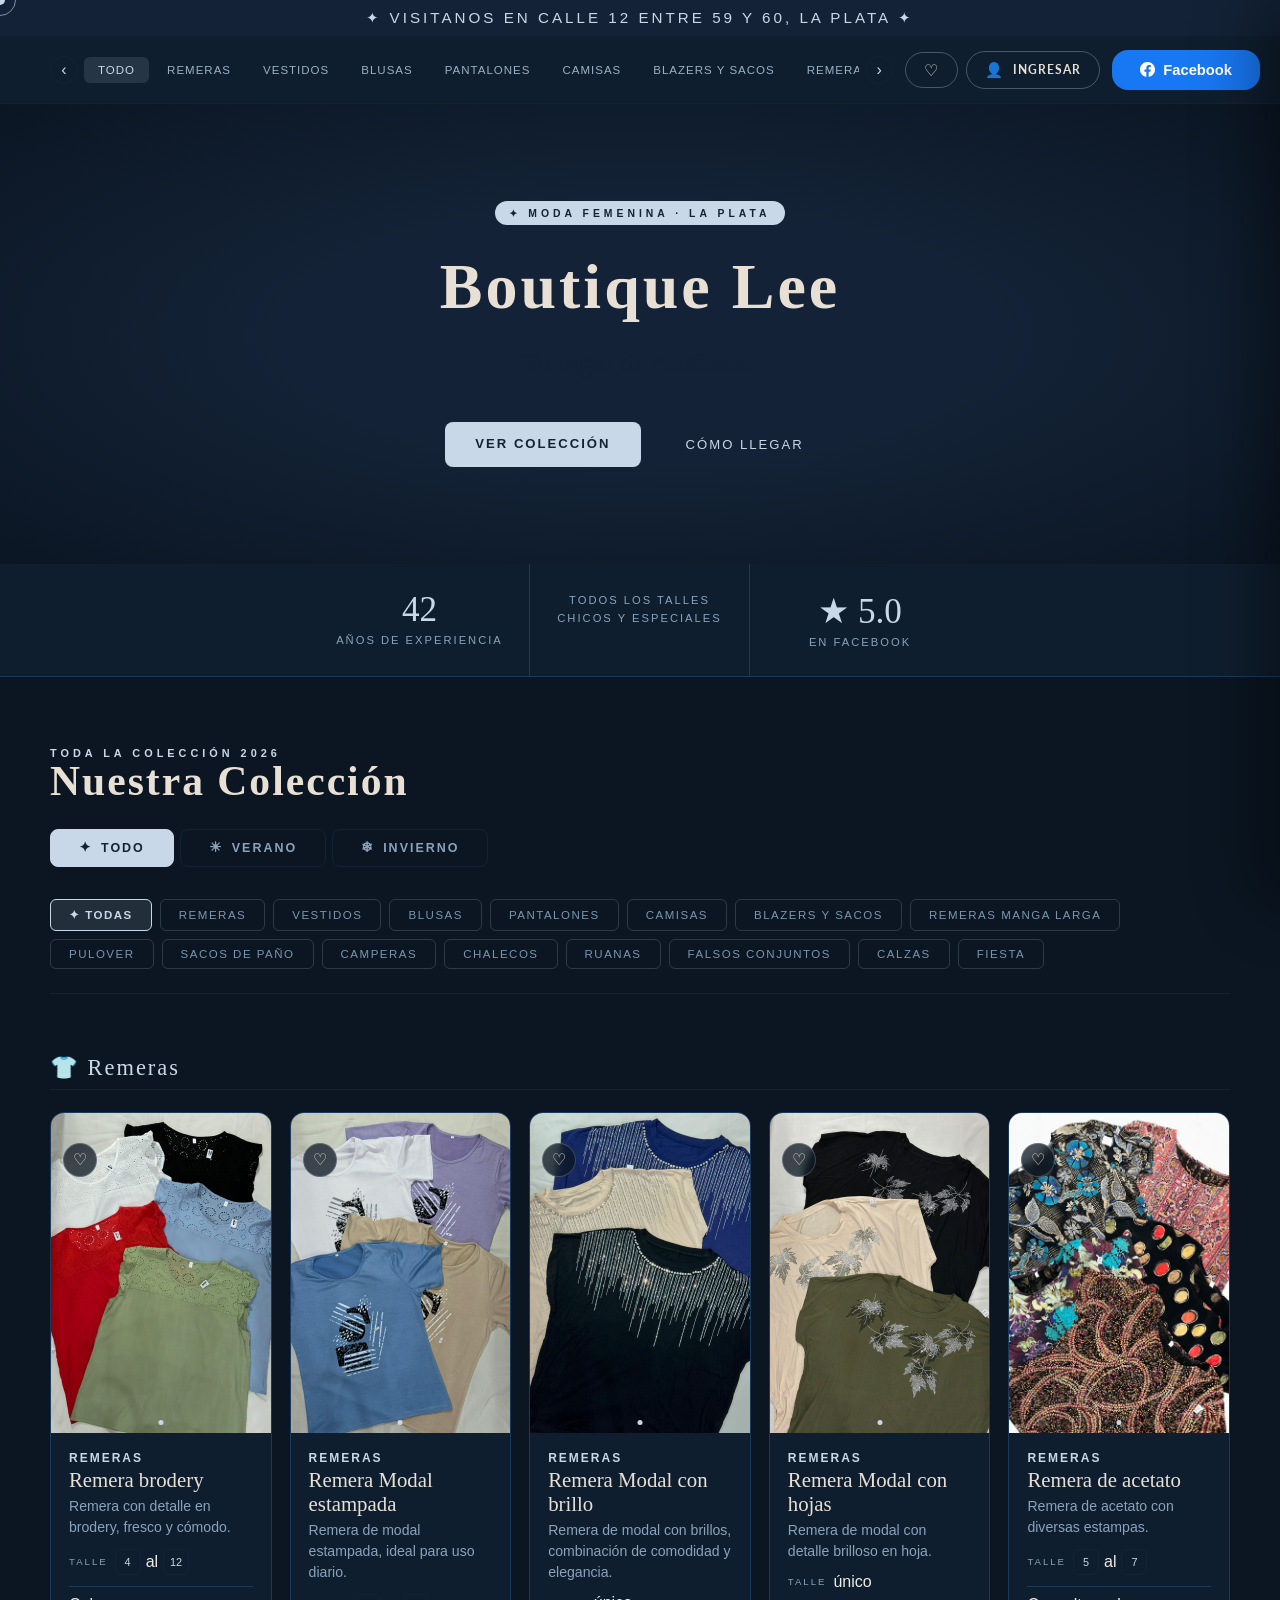
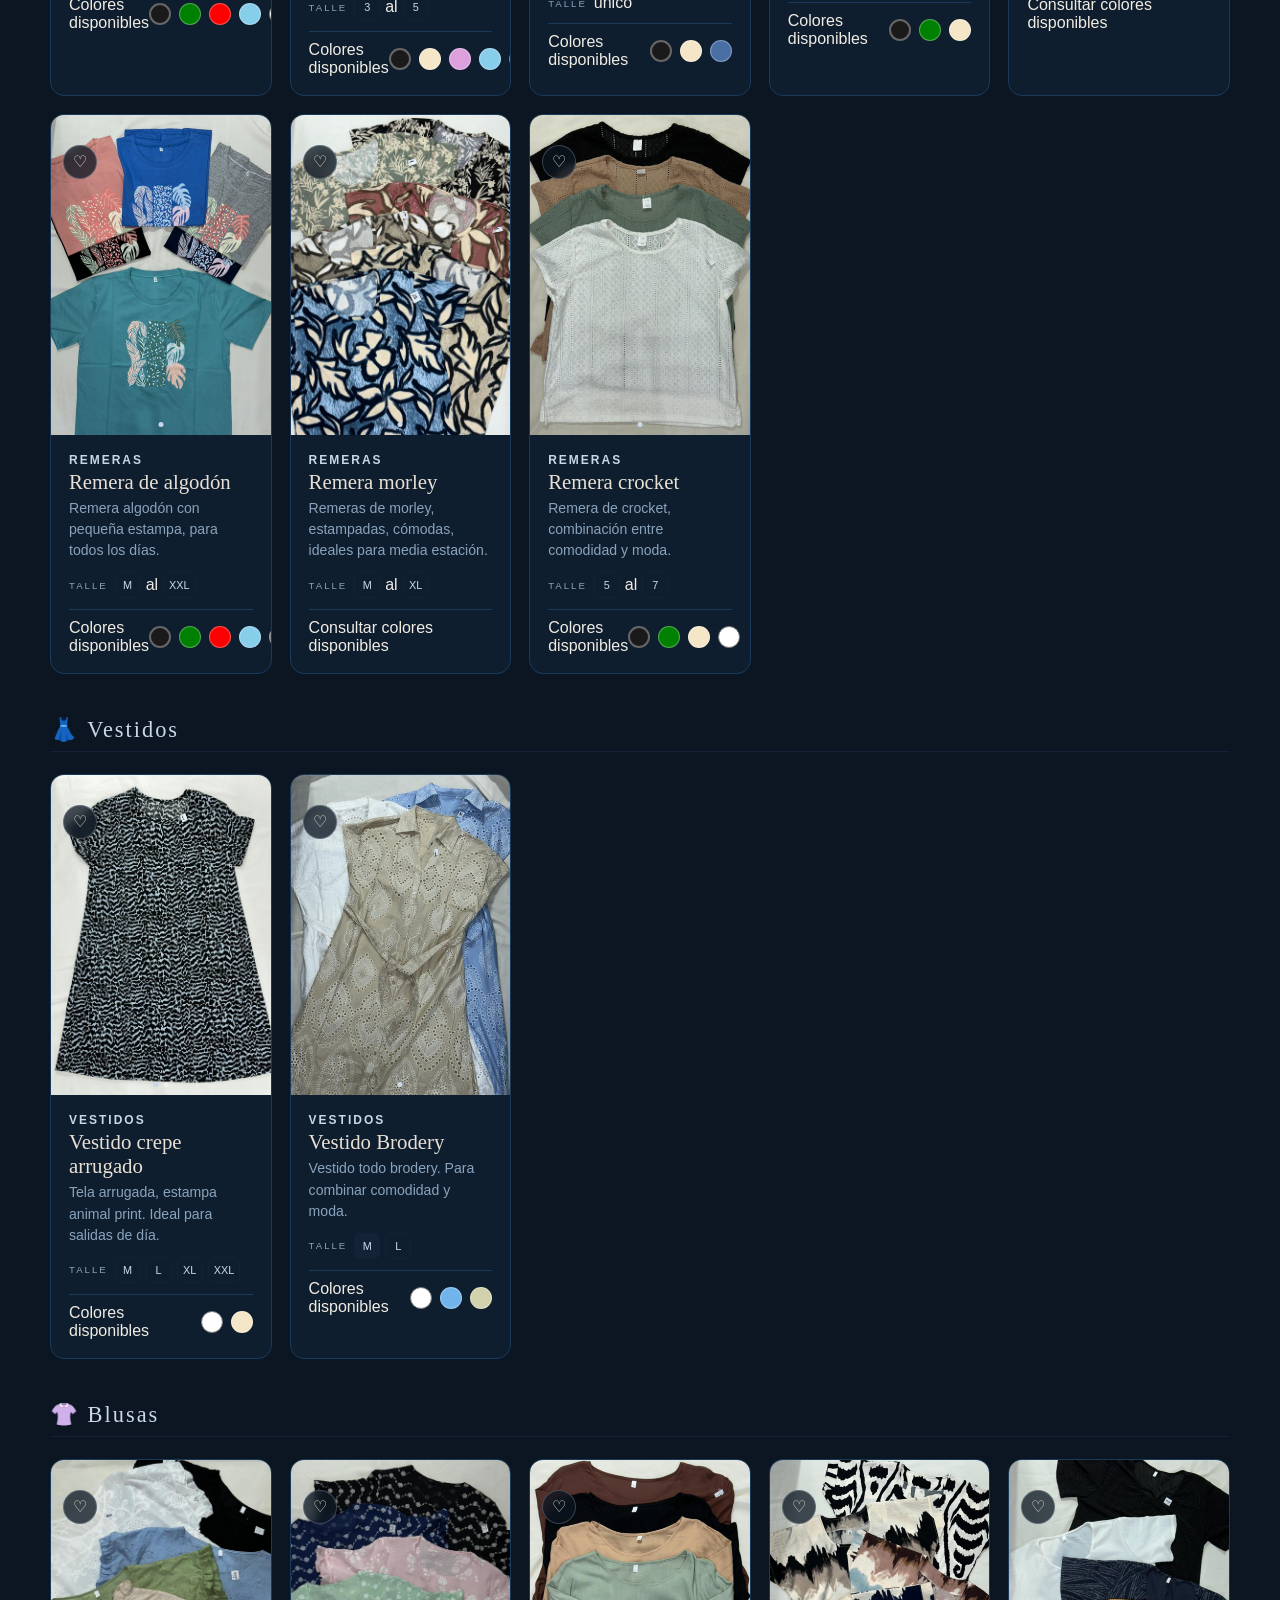
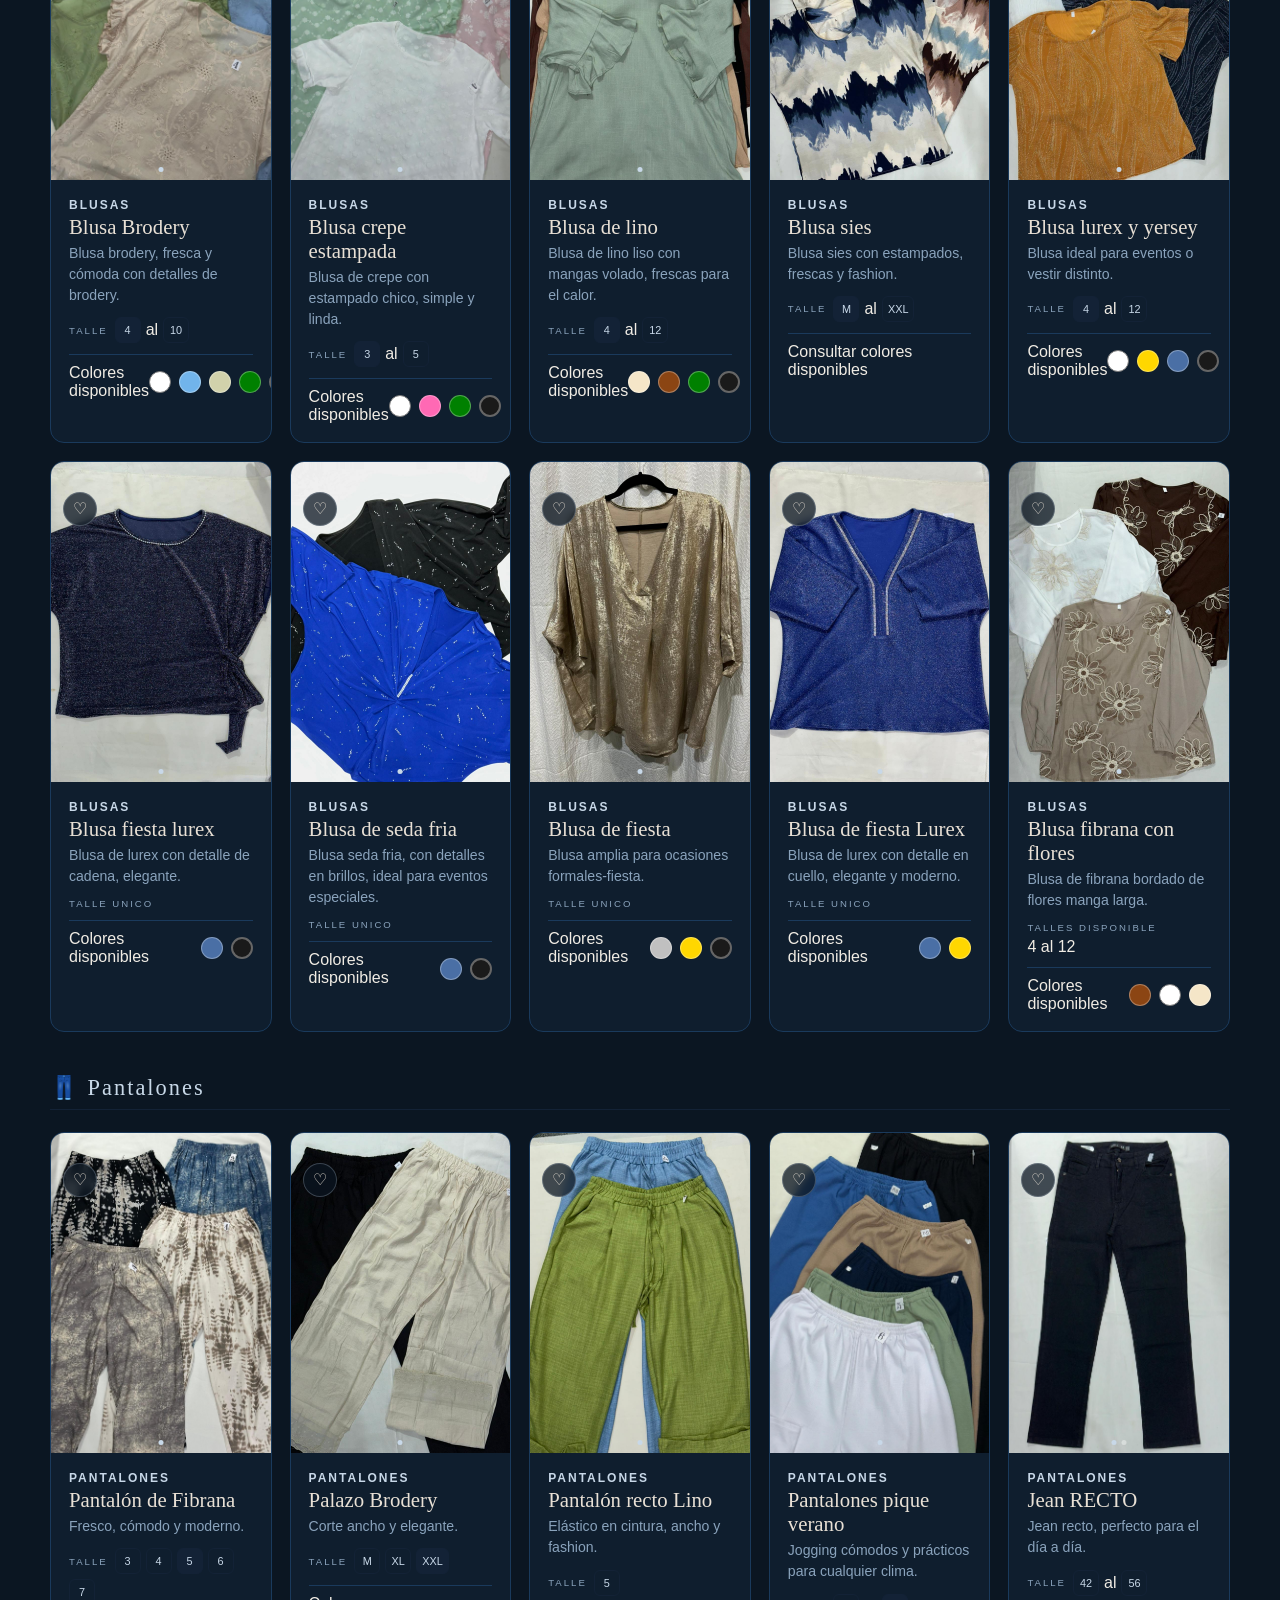
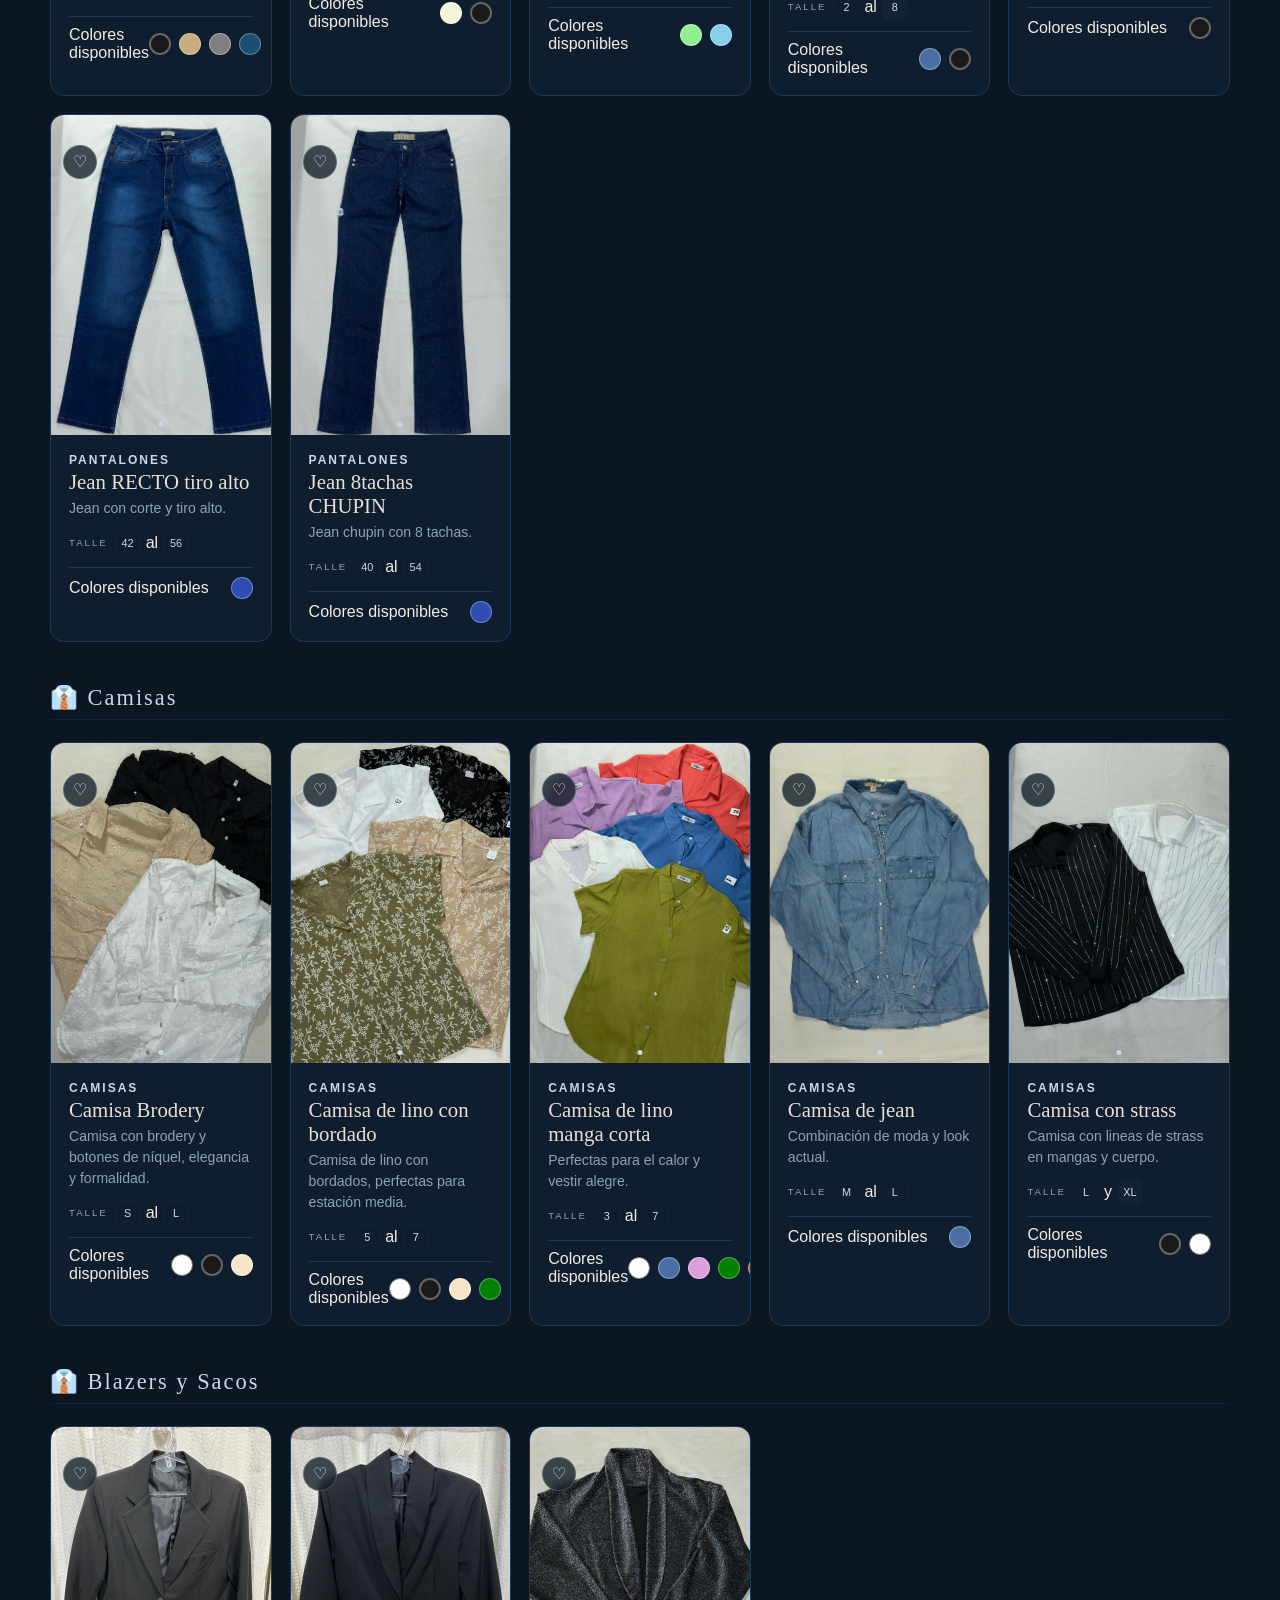
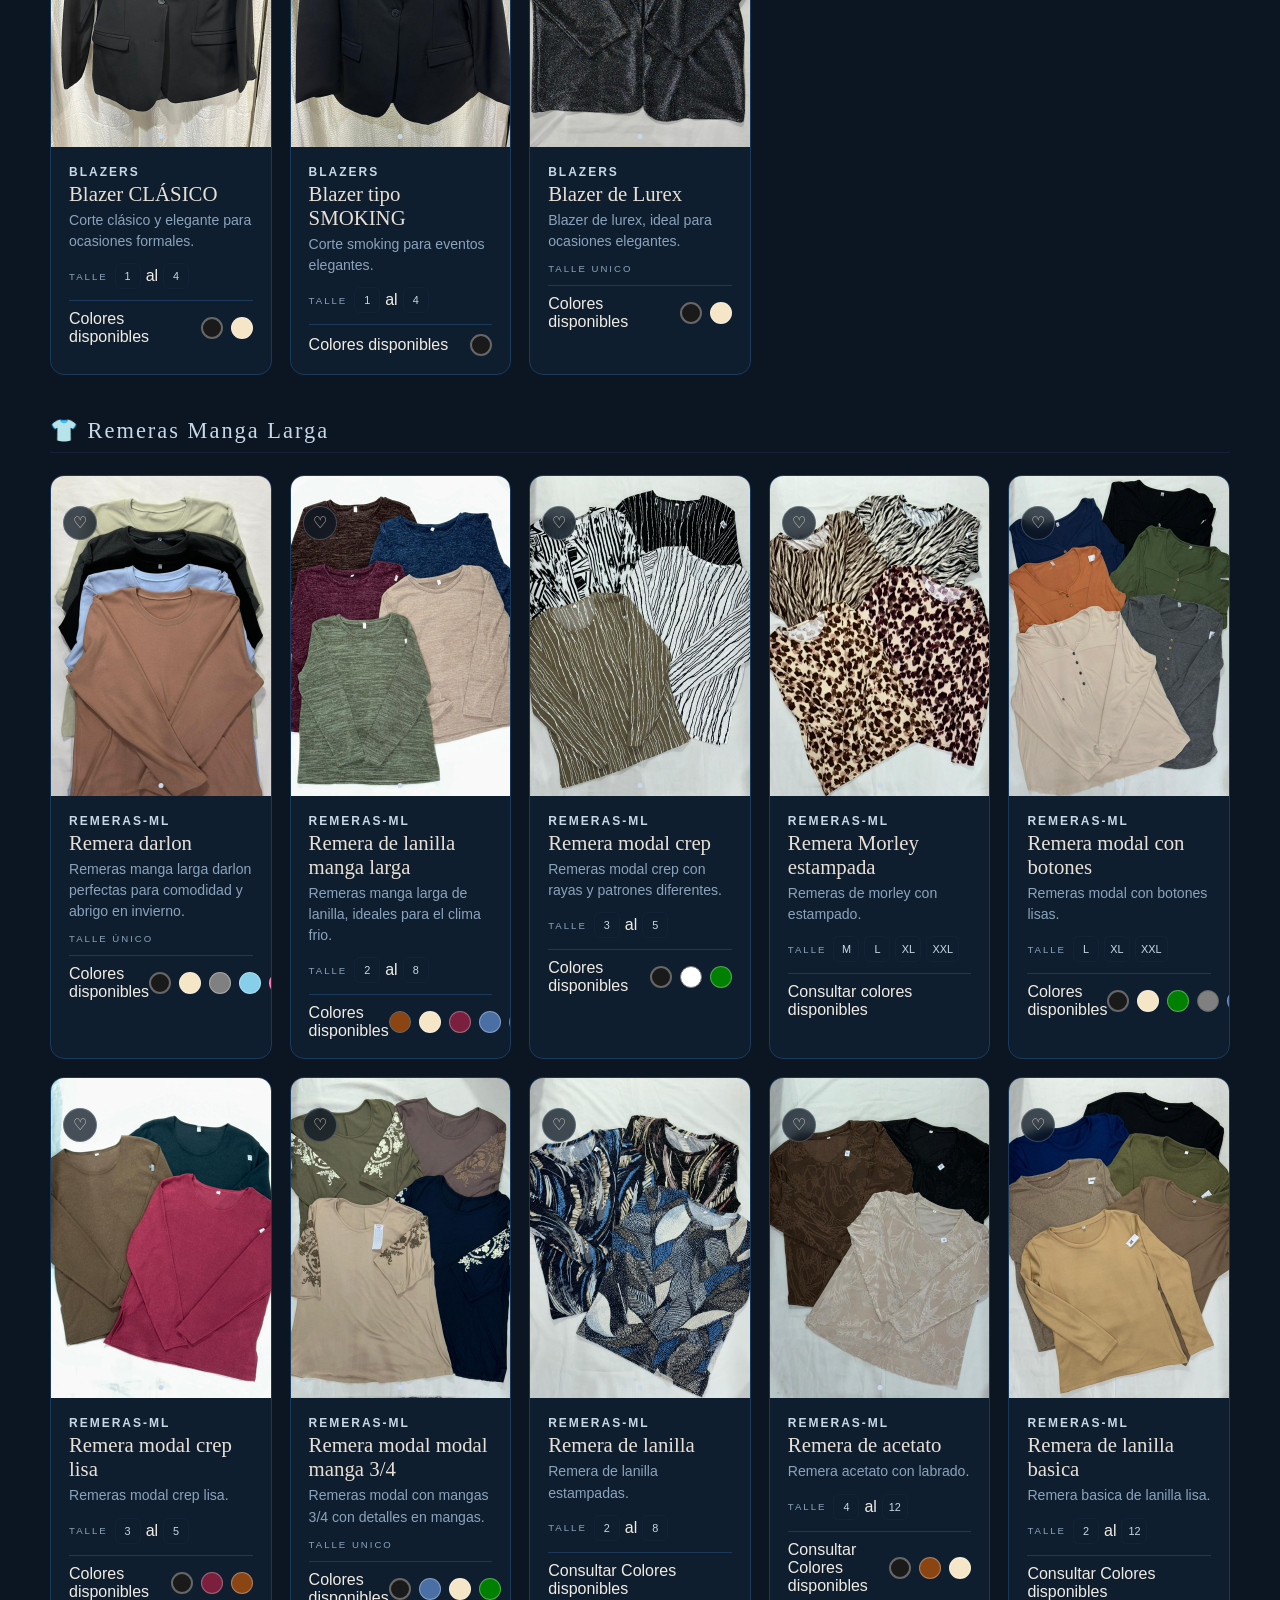
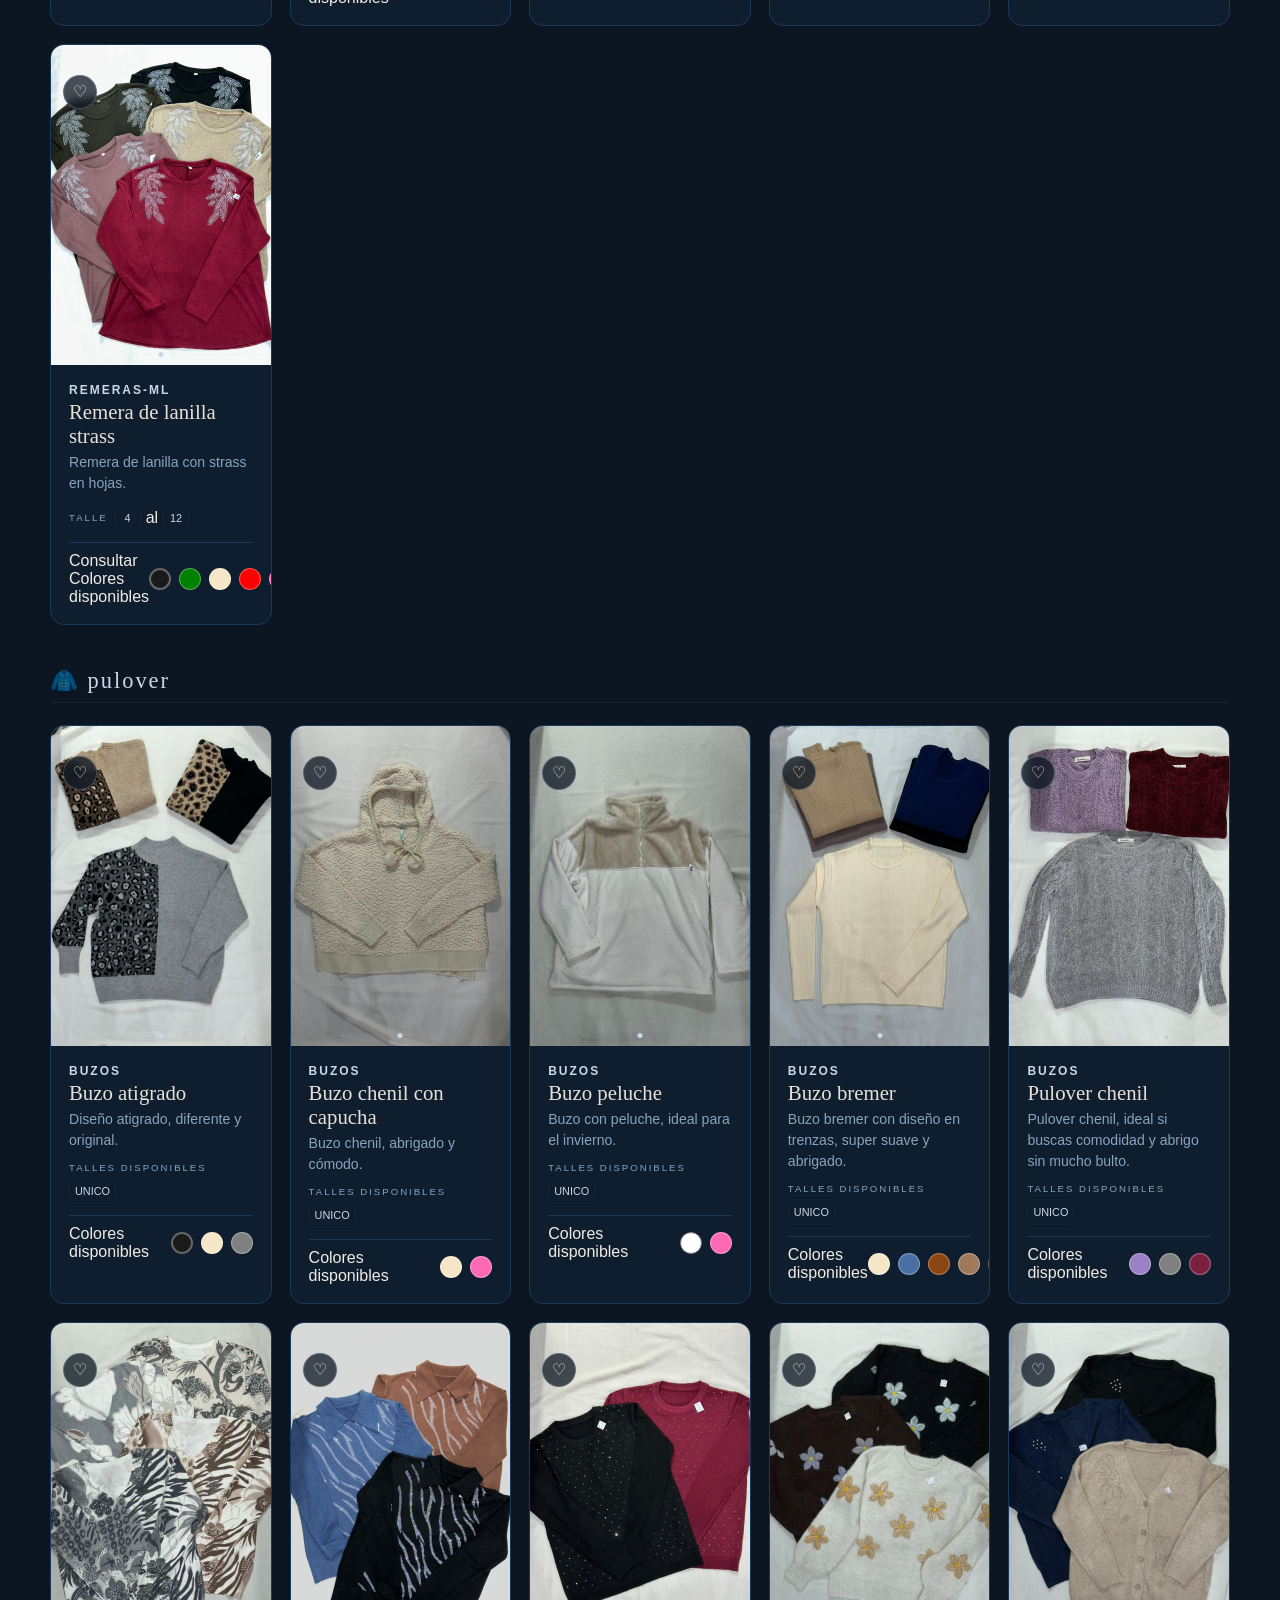
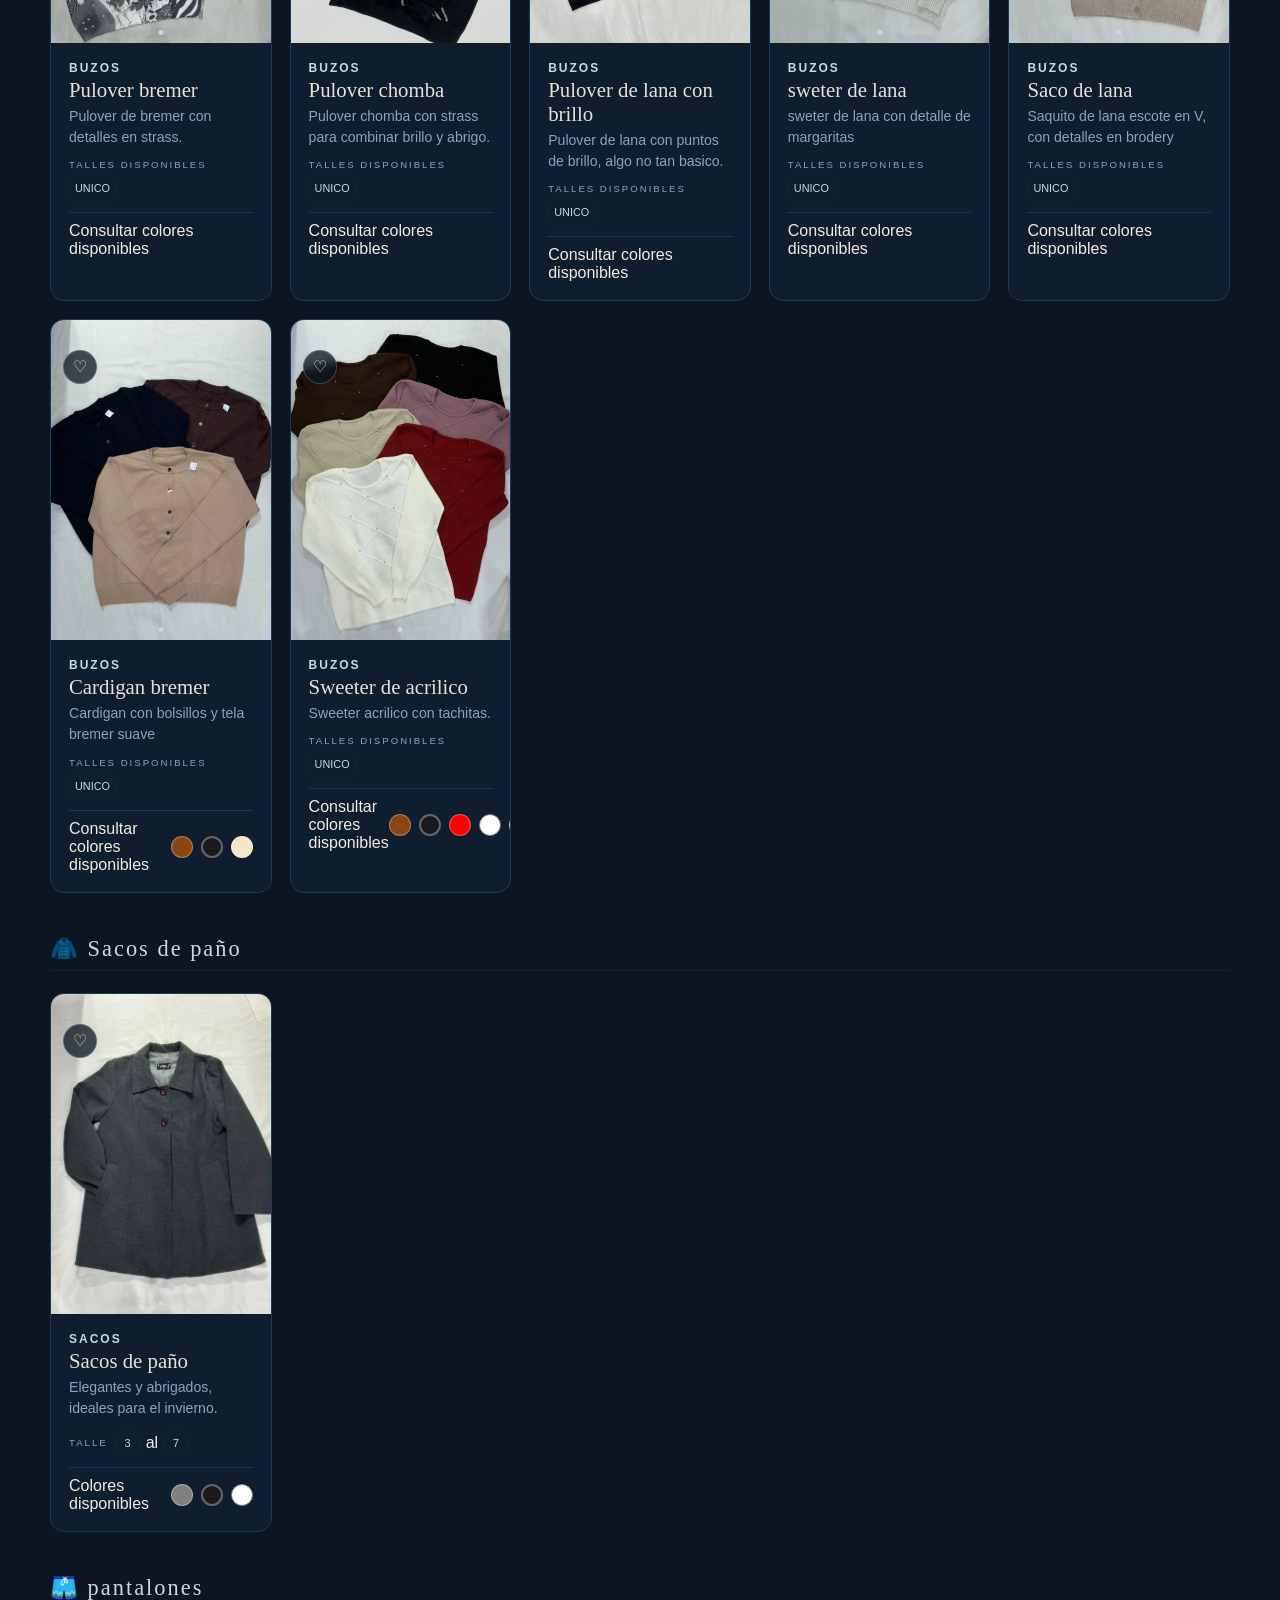
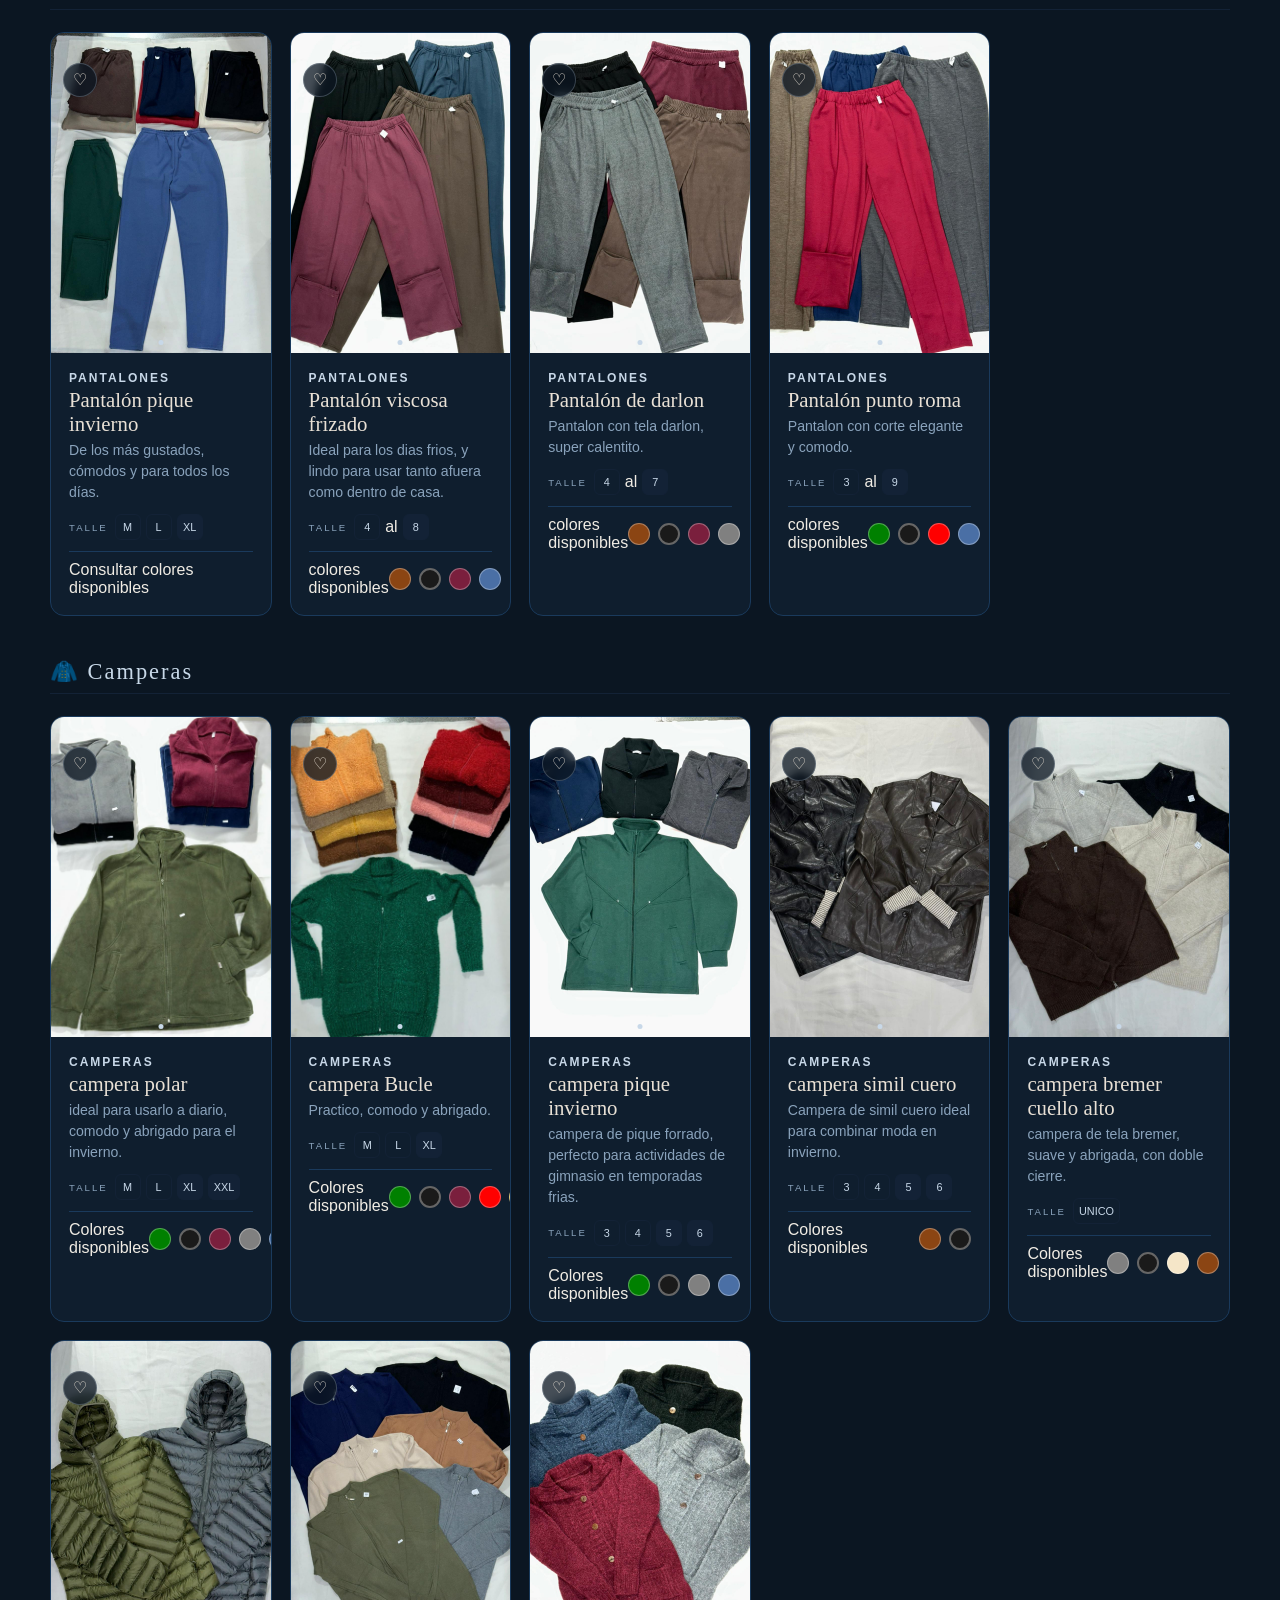
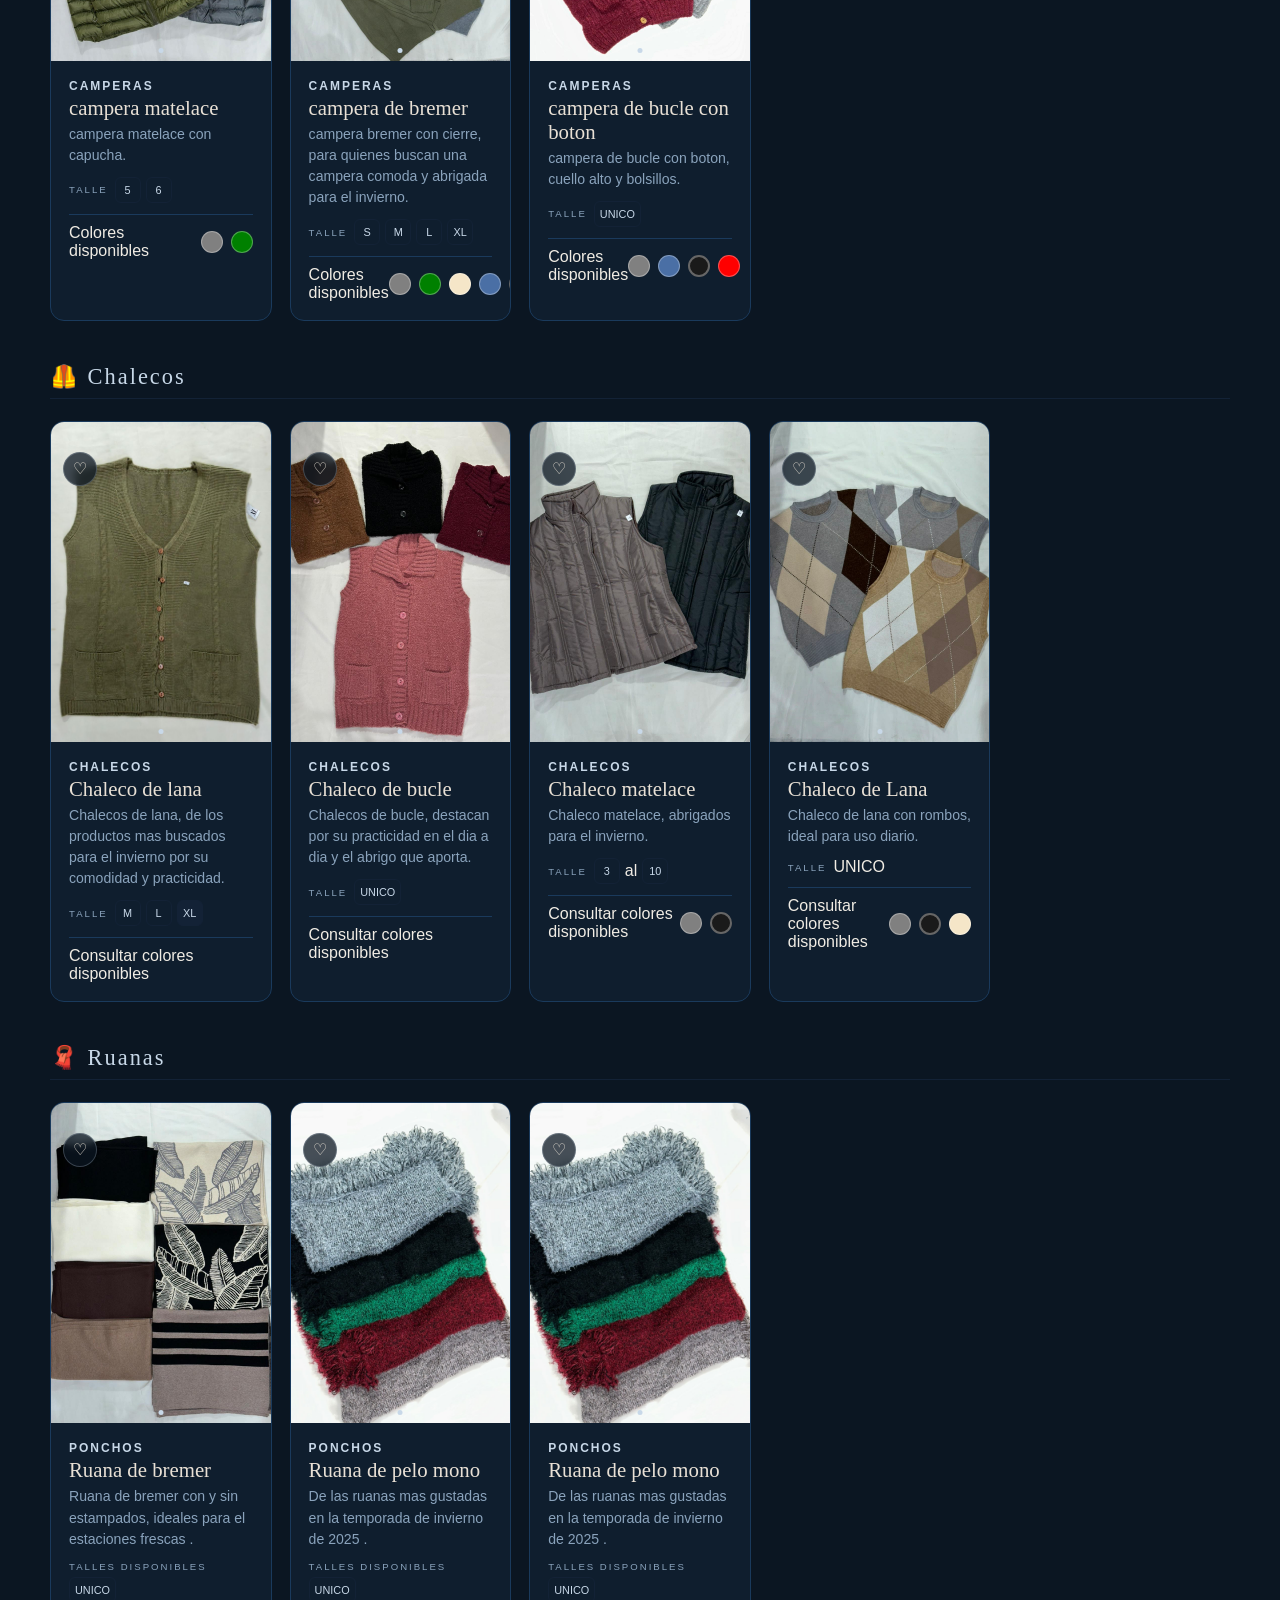
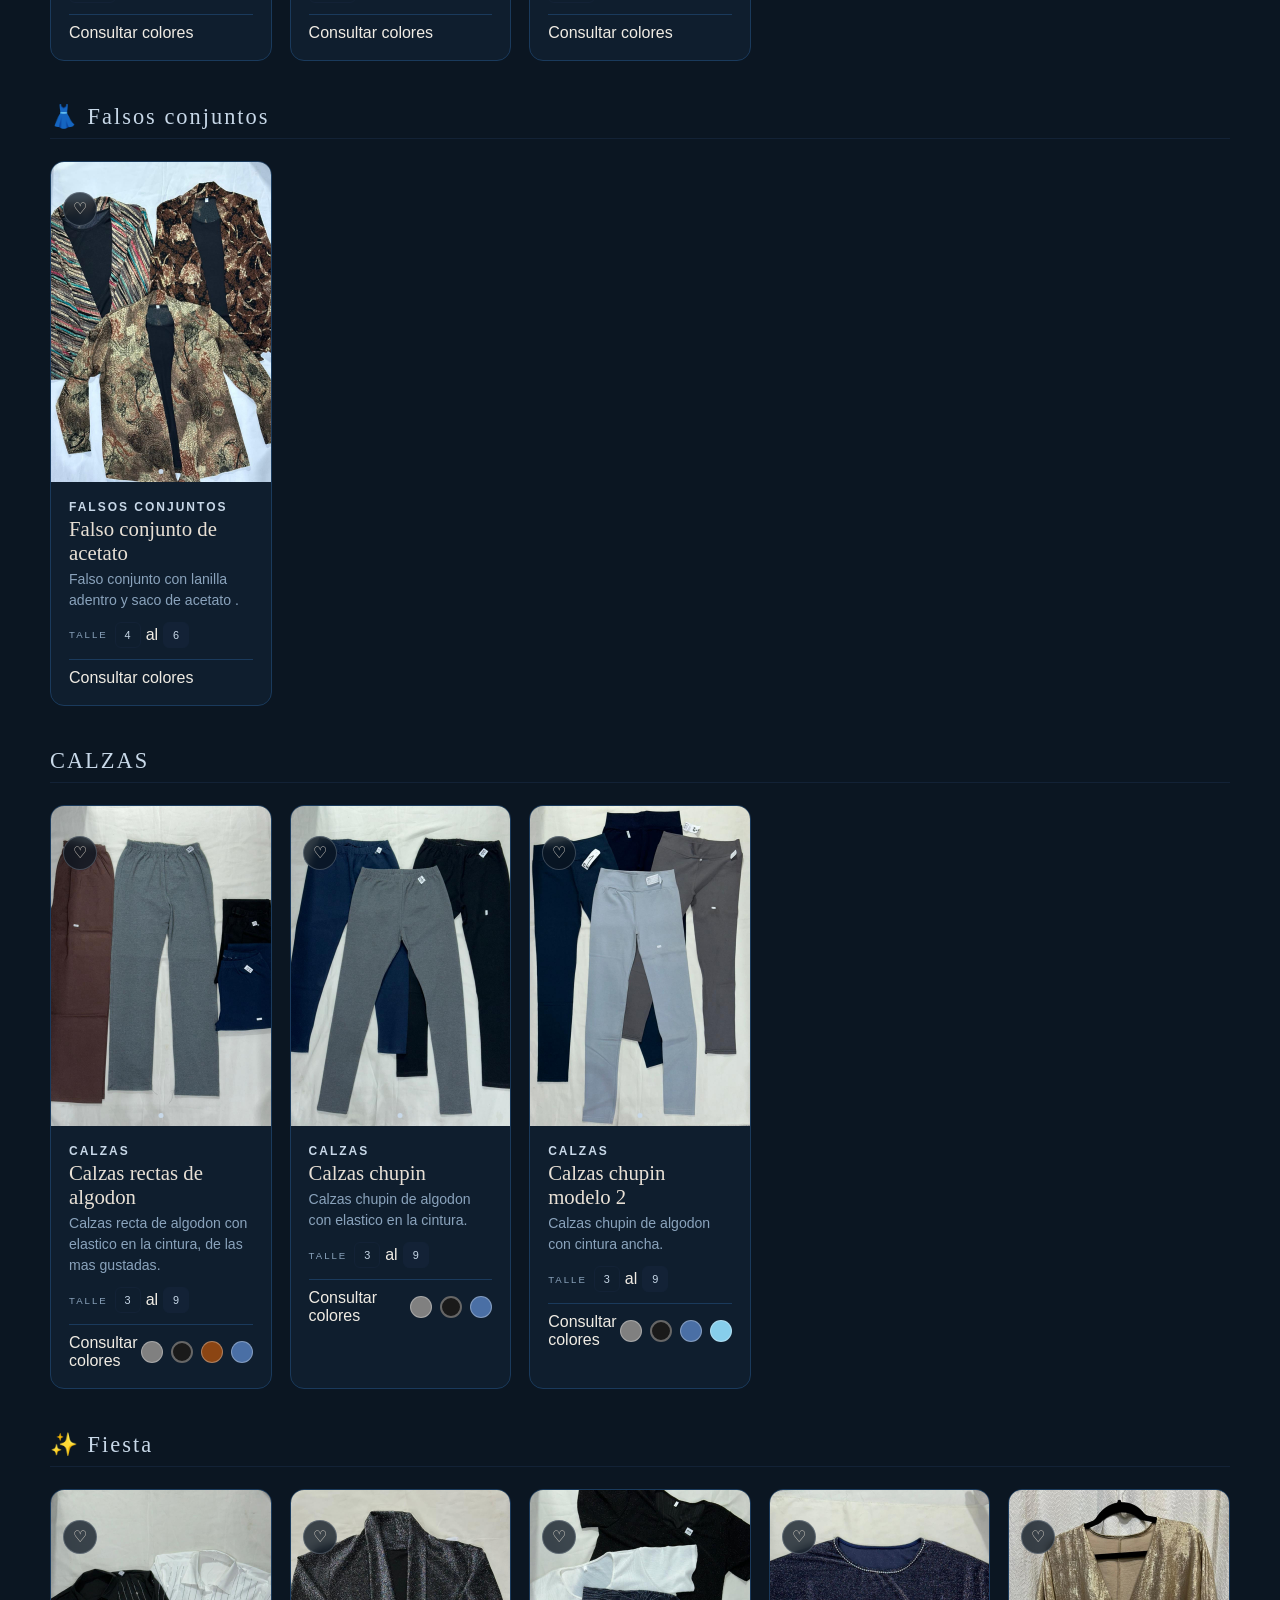
==== commit fb7770ef: "arregle talles del chaleco rombo" ====
--- a/index.html
+++ b/index.html
@@ -1872,7 +1872,7 @@
           <div class="tarjeta-cat">Chalecos </div>
           <div class="tarjeta-nombre">Chaleco de Lana</div>
           <div class="tarjeta-desc">Chaleco de lana con rombos, ideal para uso diario.</div>
-          <div class="talles-row"><span class="talles-lbl">Talle</span><span class="talle"> 3</span> al<span class="talle"> 10</span></div>
+          <div class="talles-row"><span class="talles-lbl">Talle</span>UNICO</div>
           <div class="tarjeta-footer"><div class="colores-label">Consultar colores disponibles</div>
           <div class="colores">
         <div class="color-dot" style="background:#808080" title="Gris"></div>
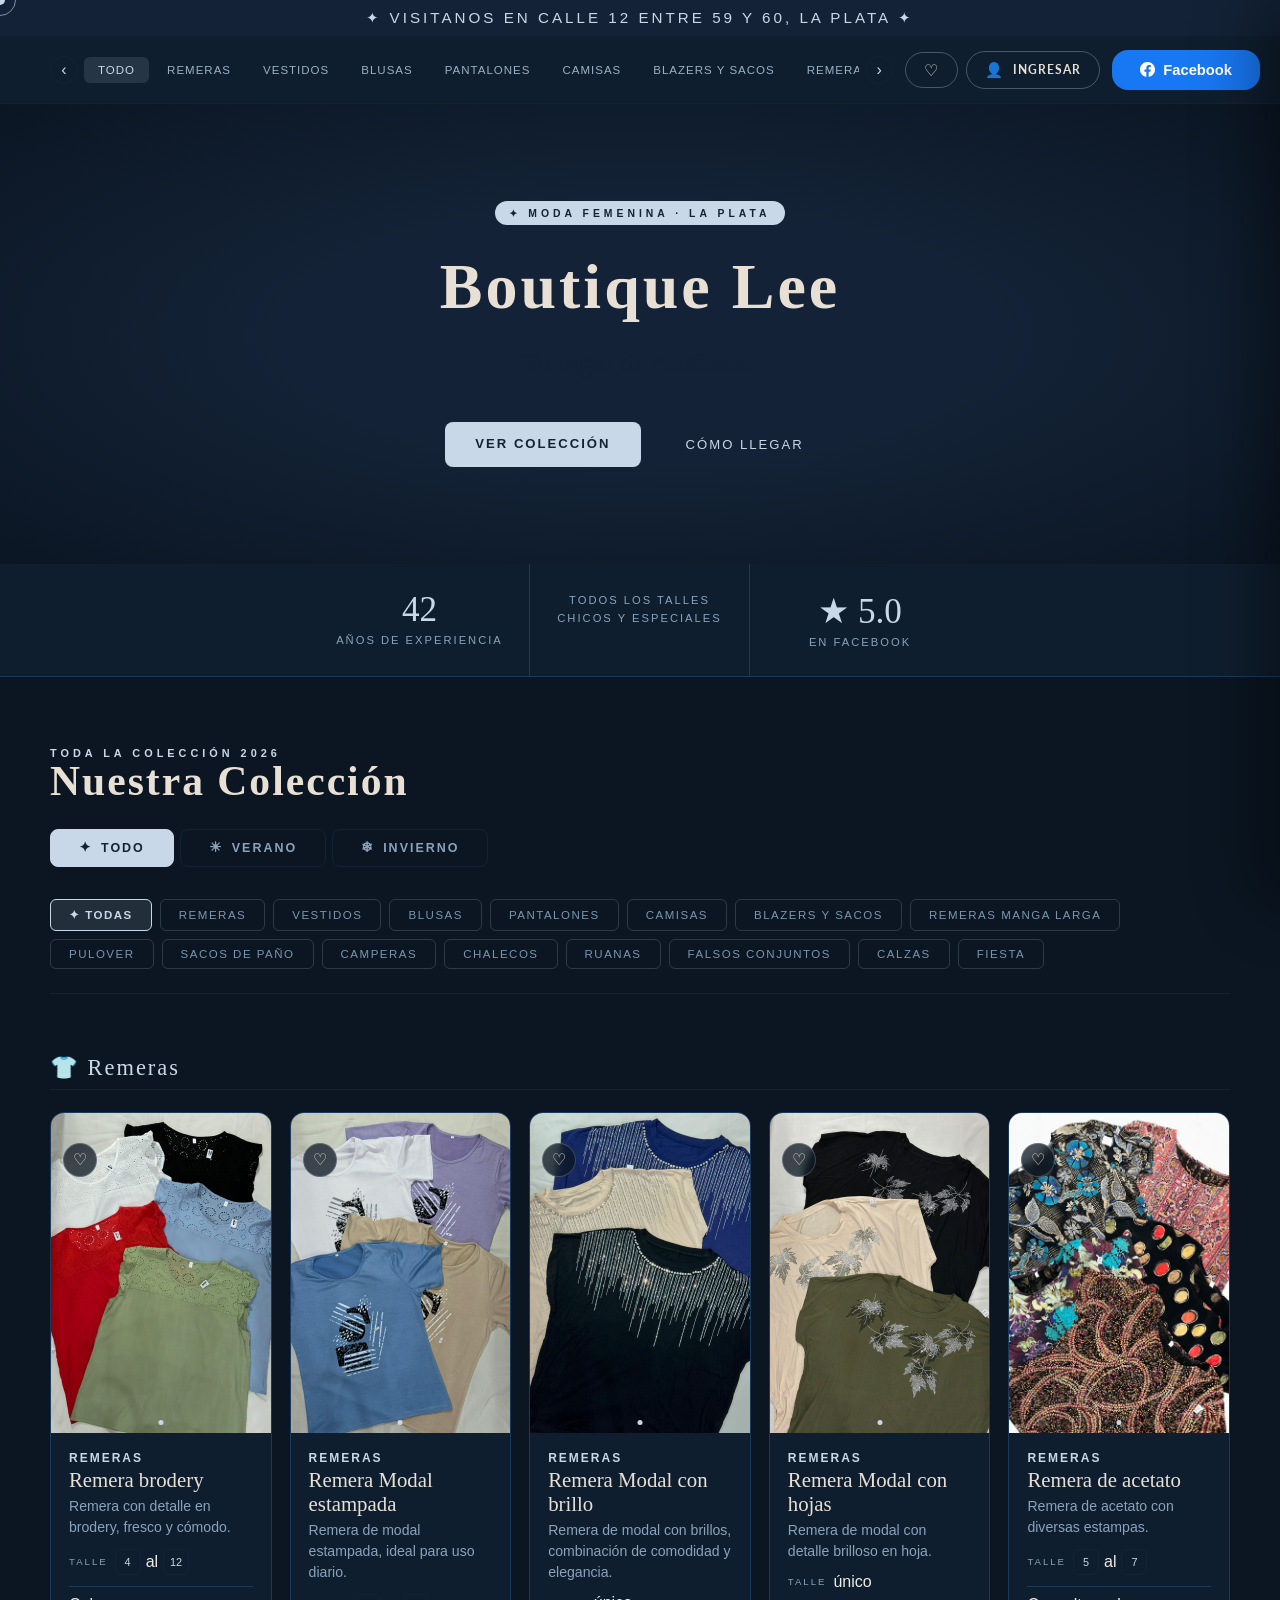
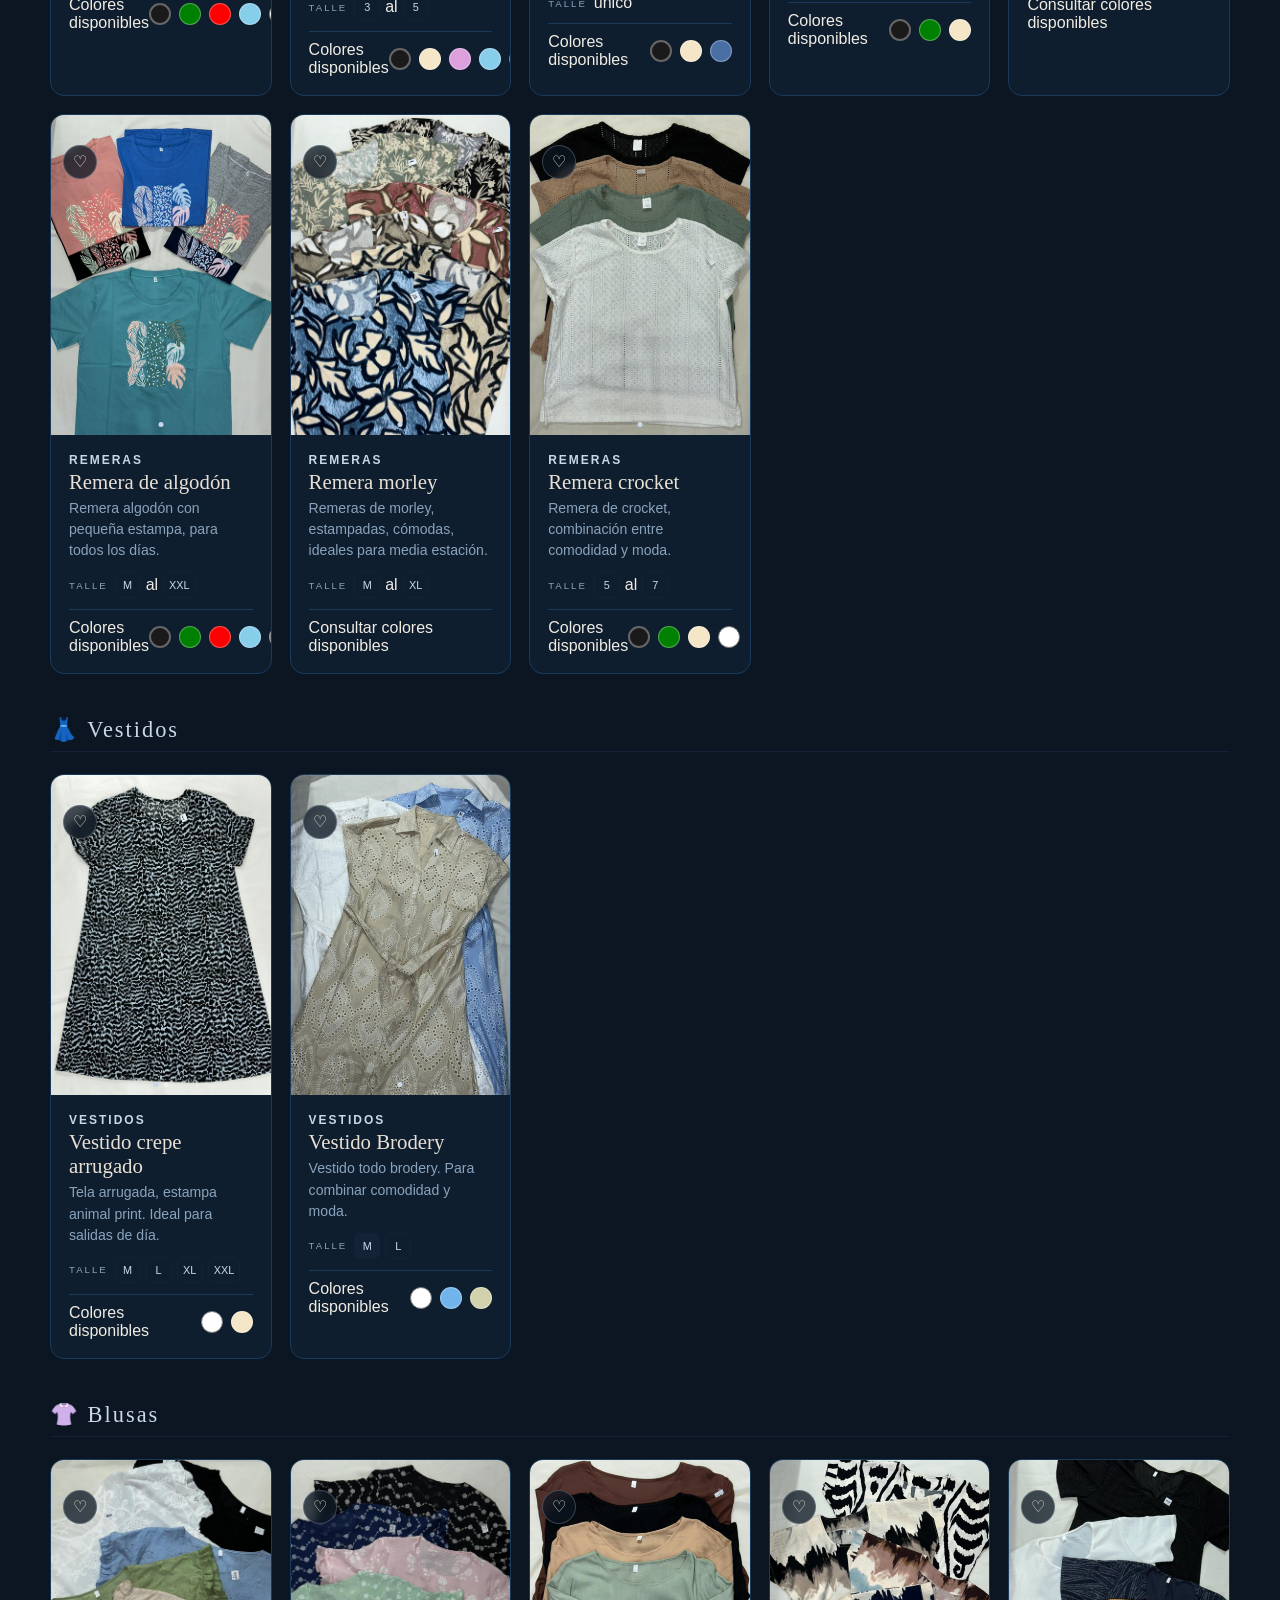
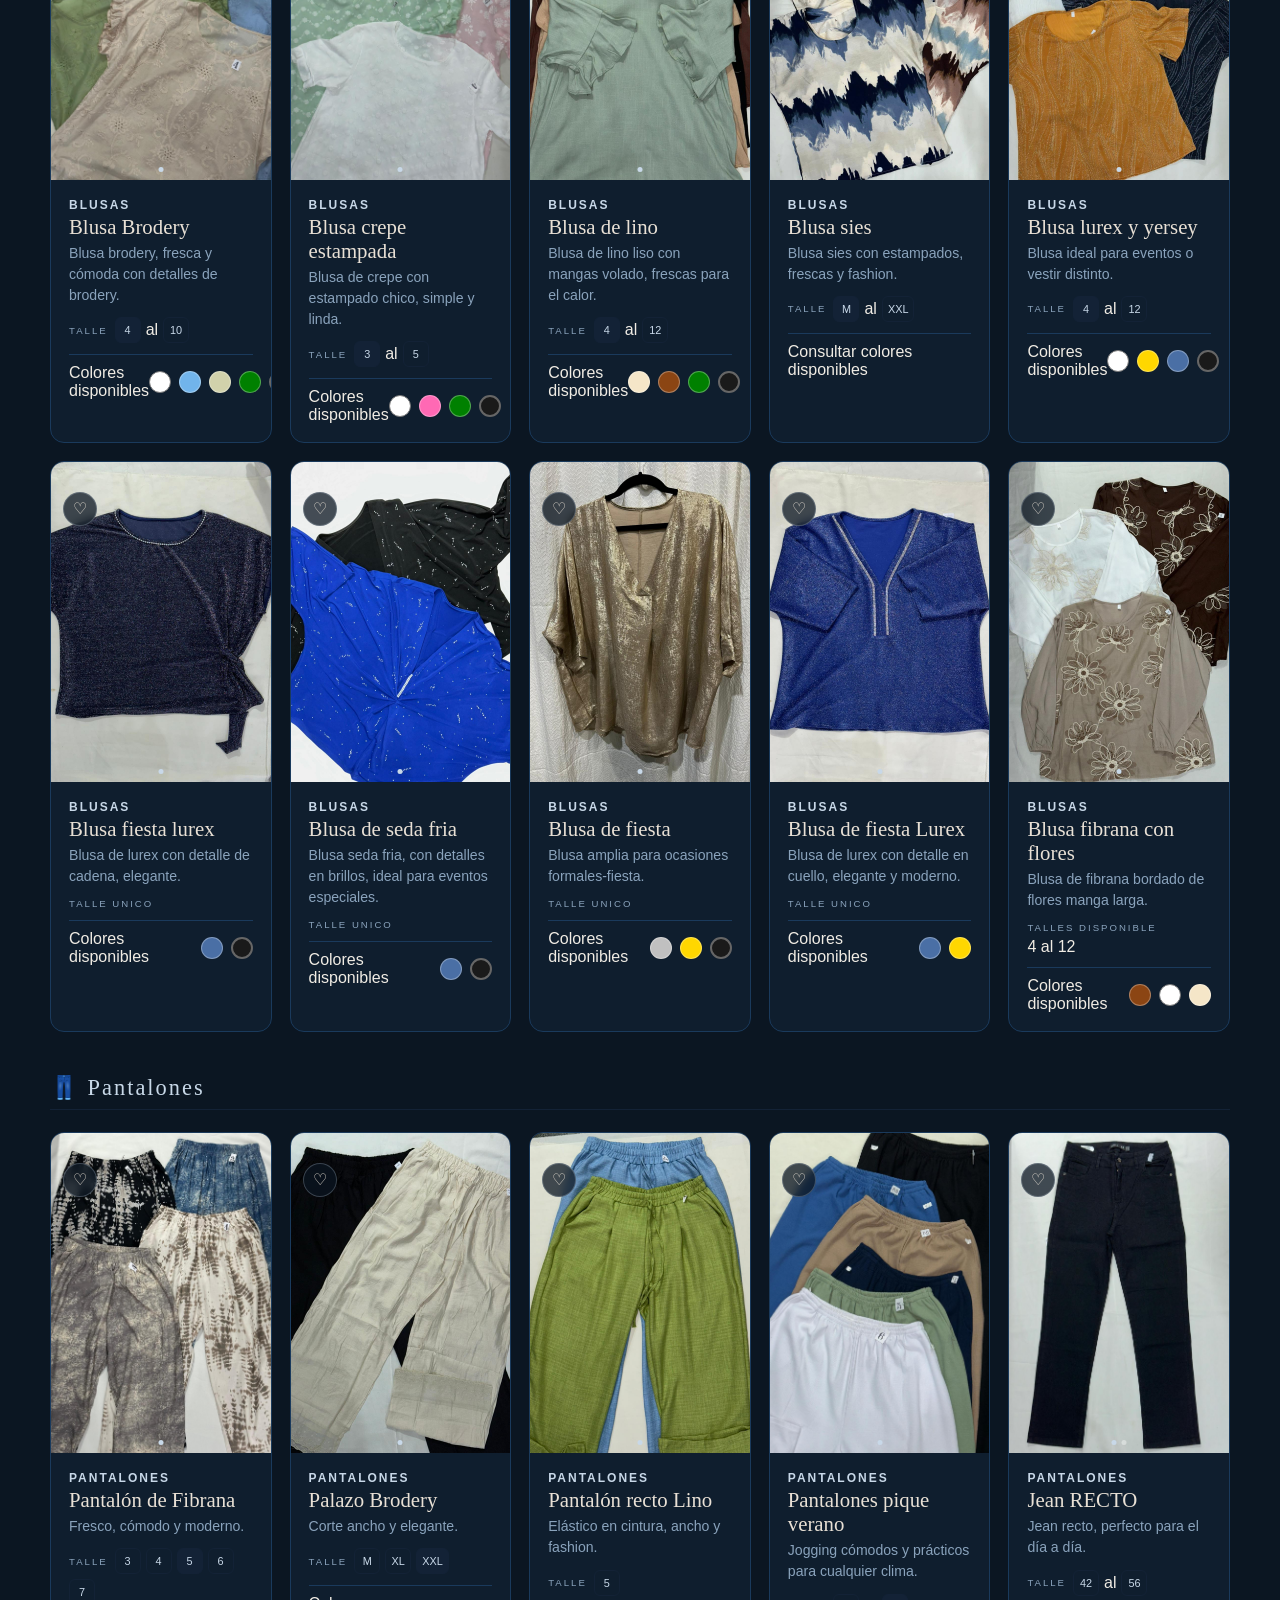
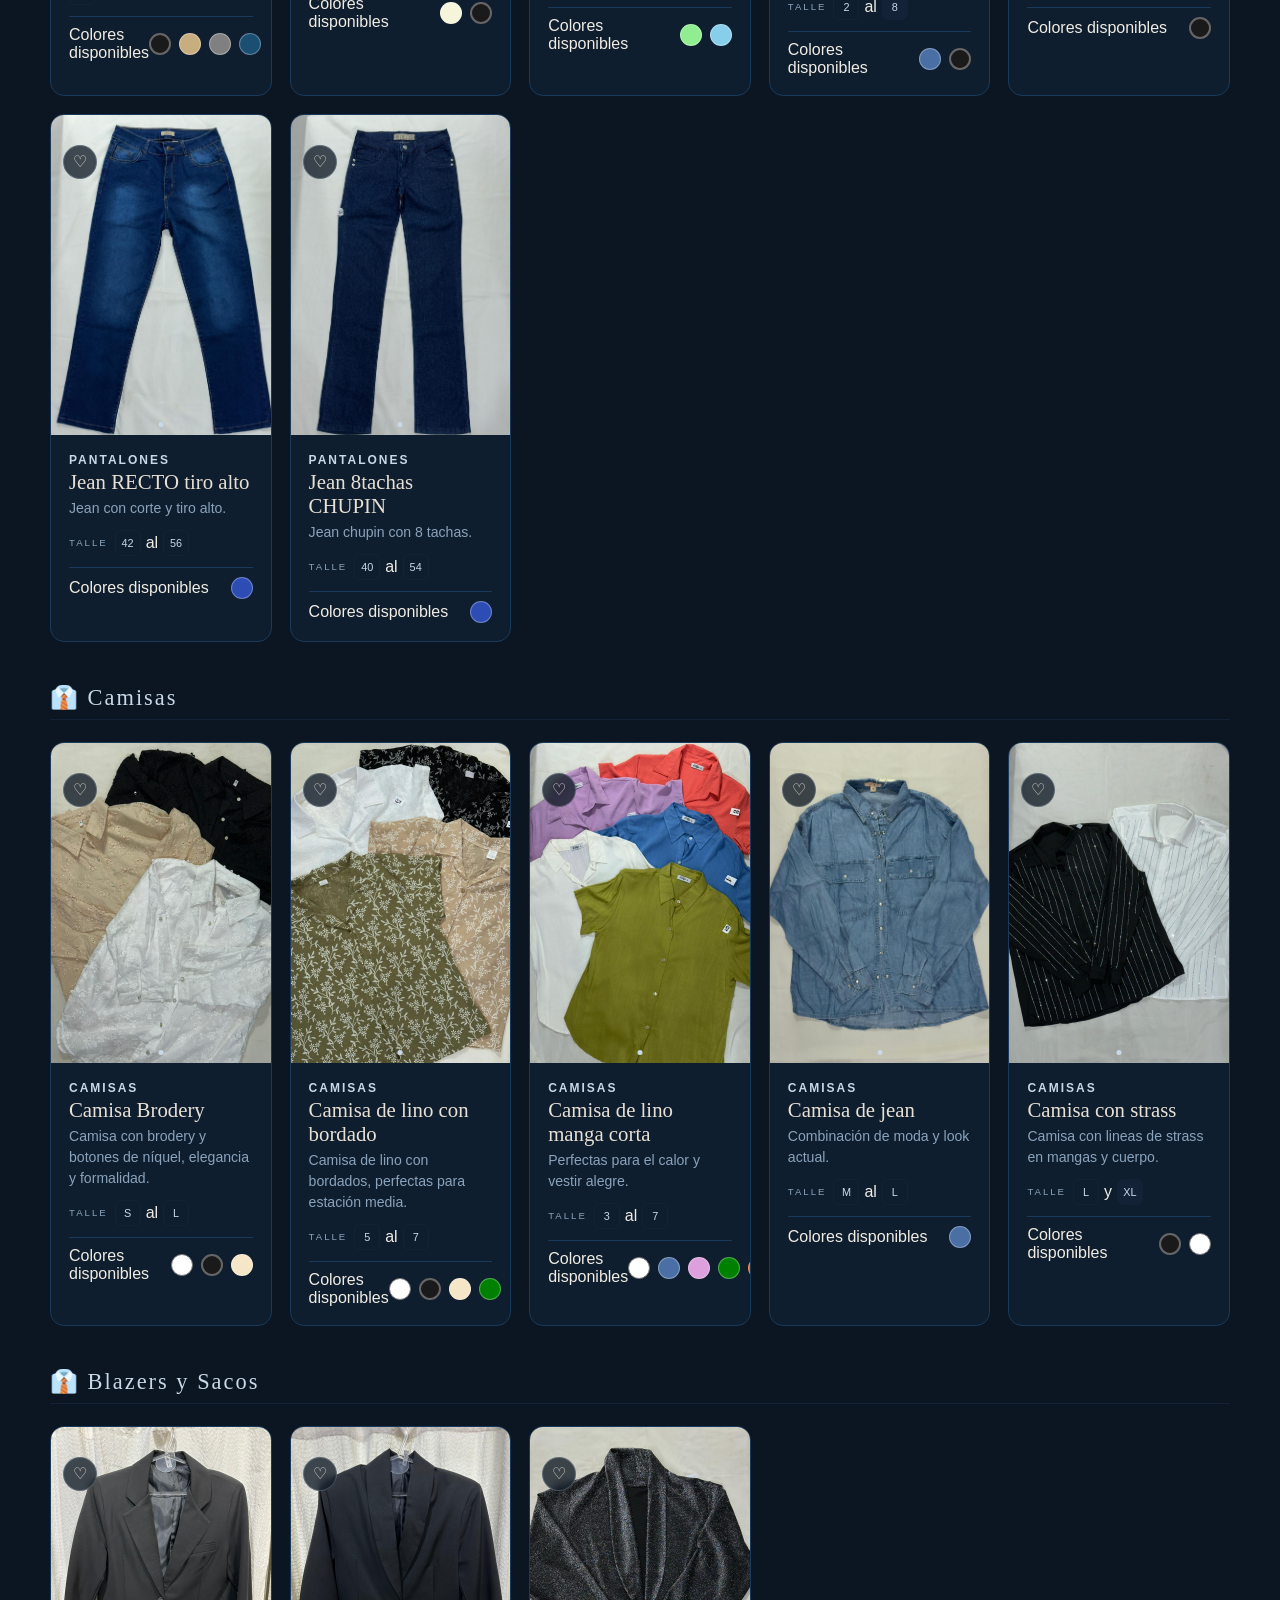
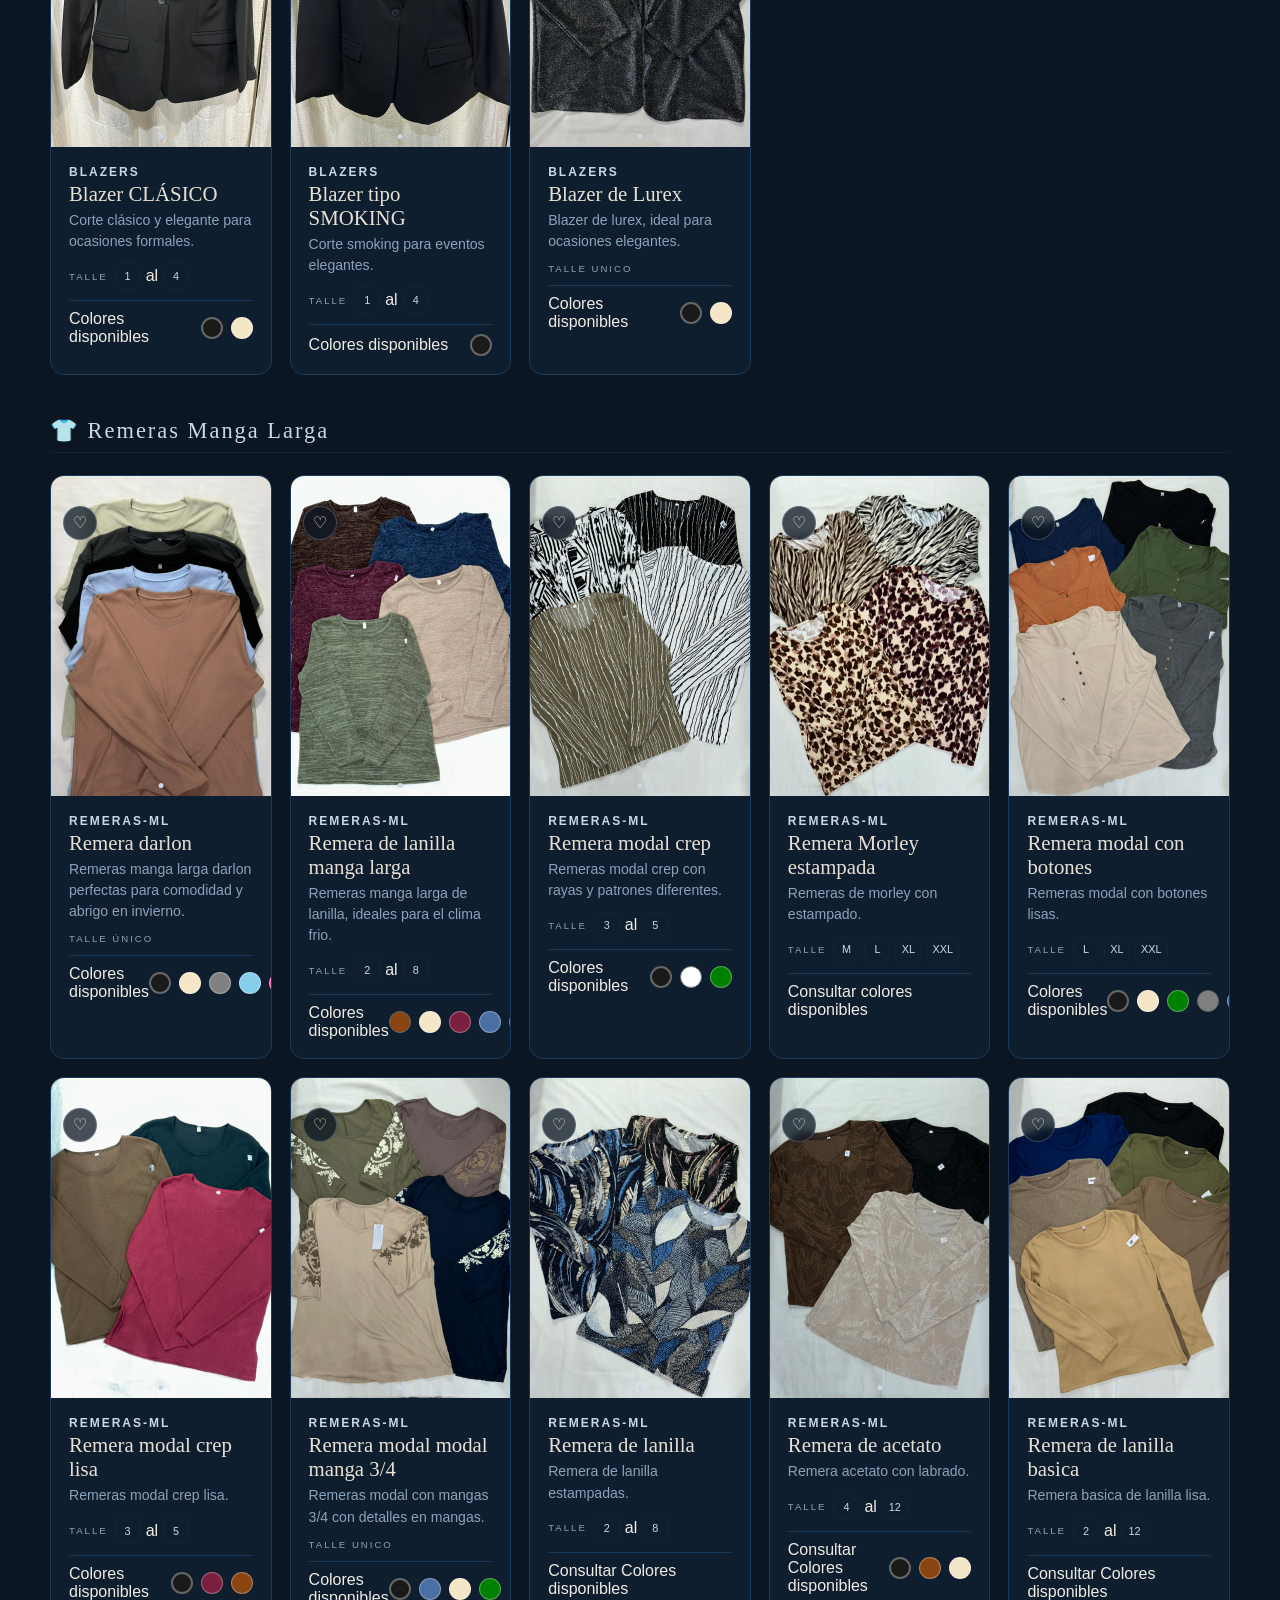
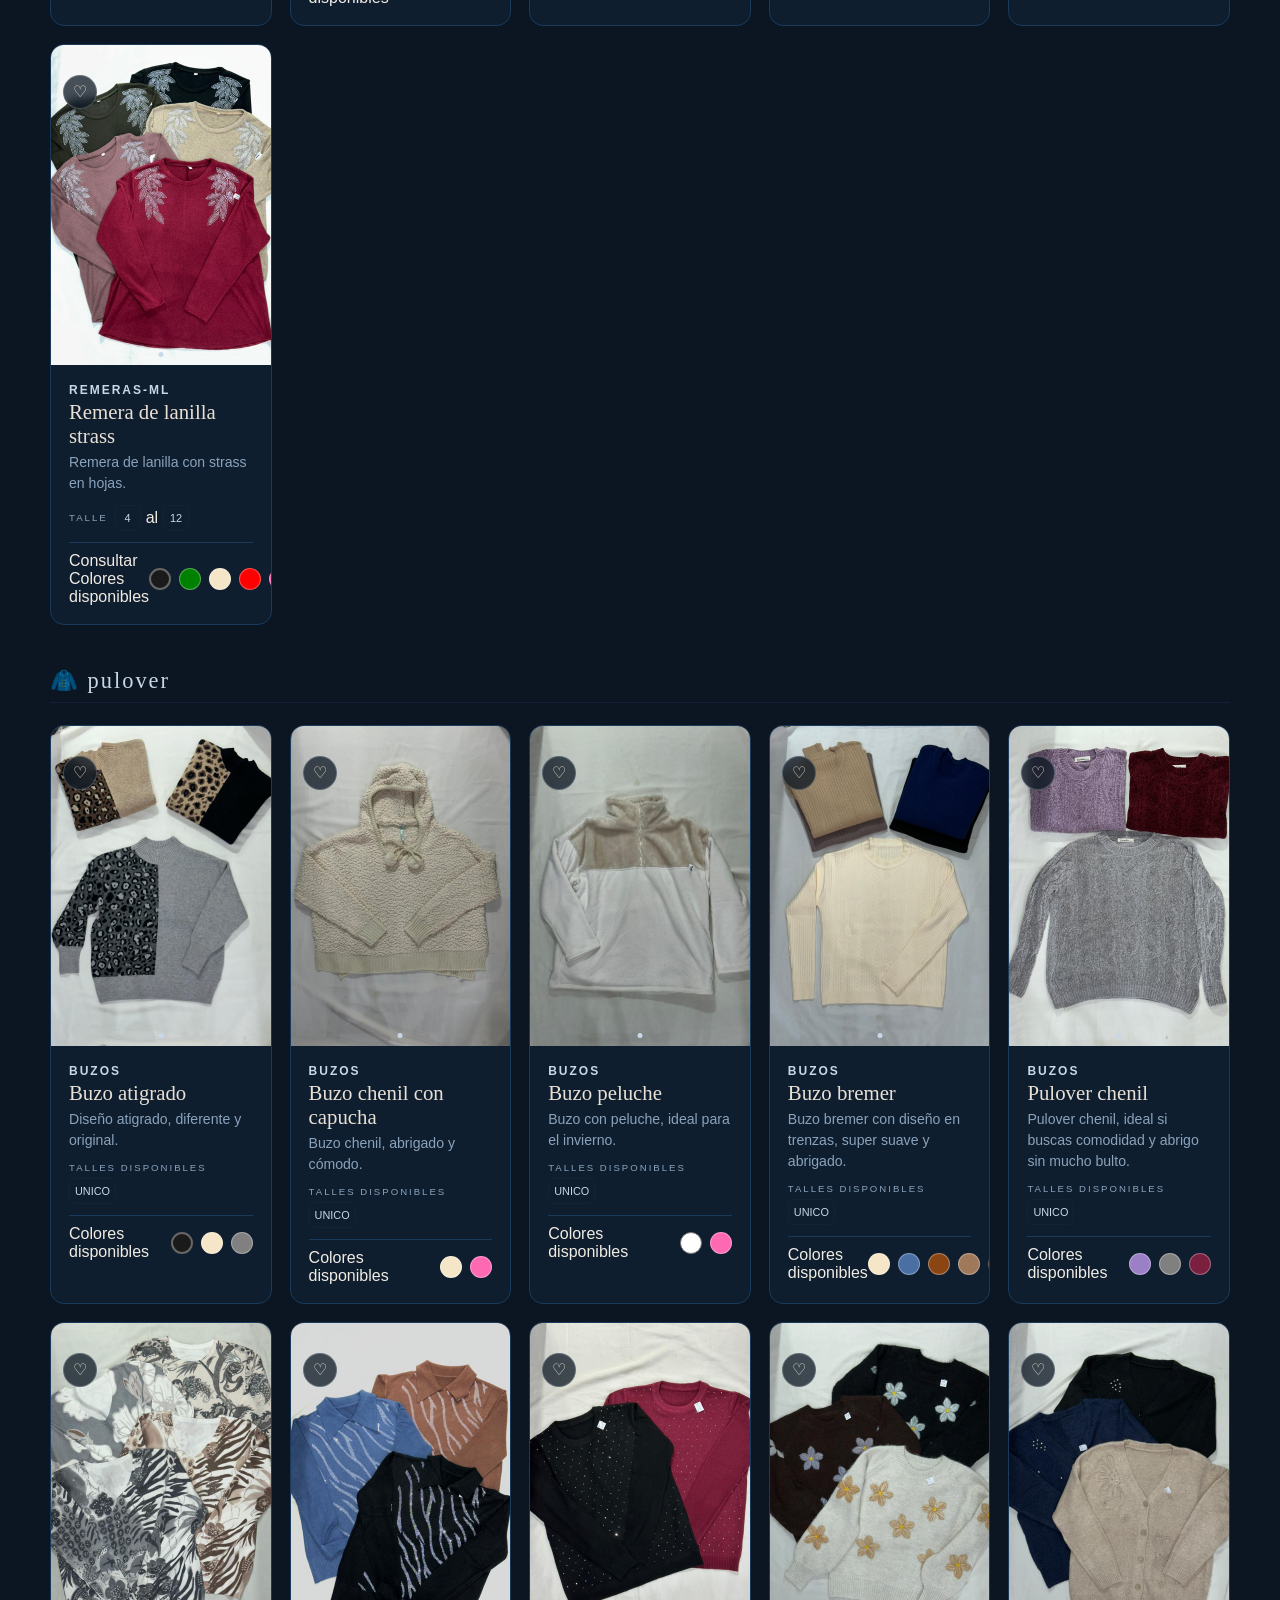
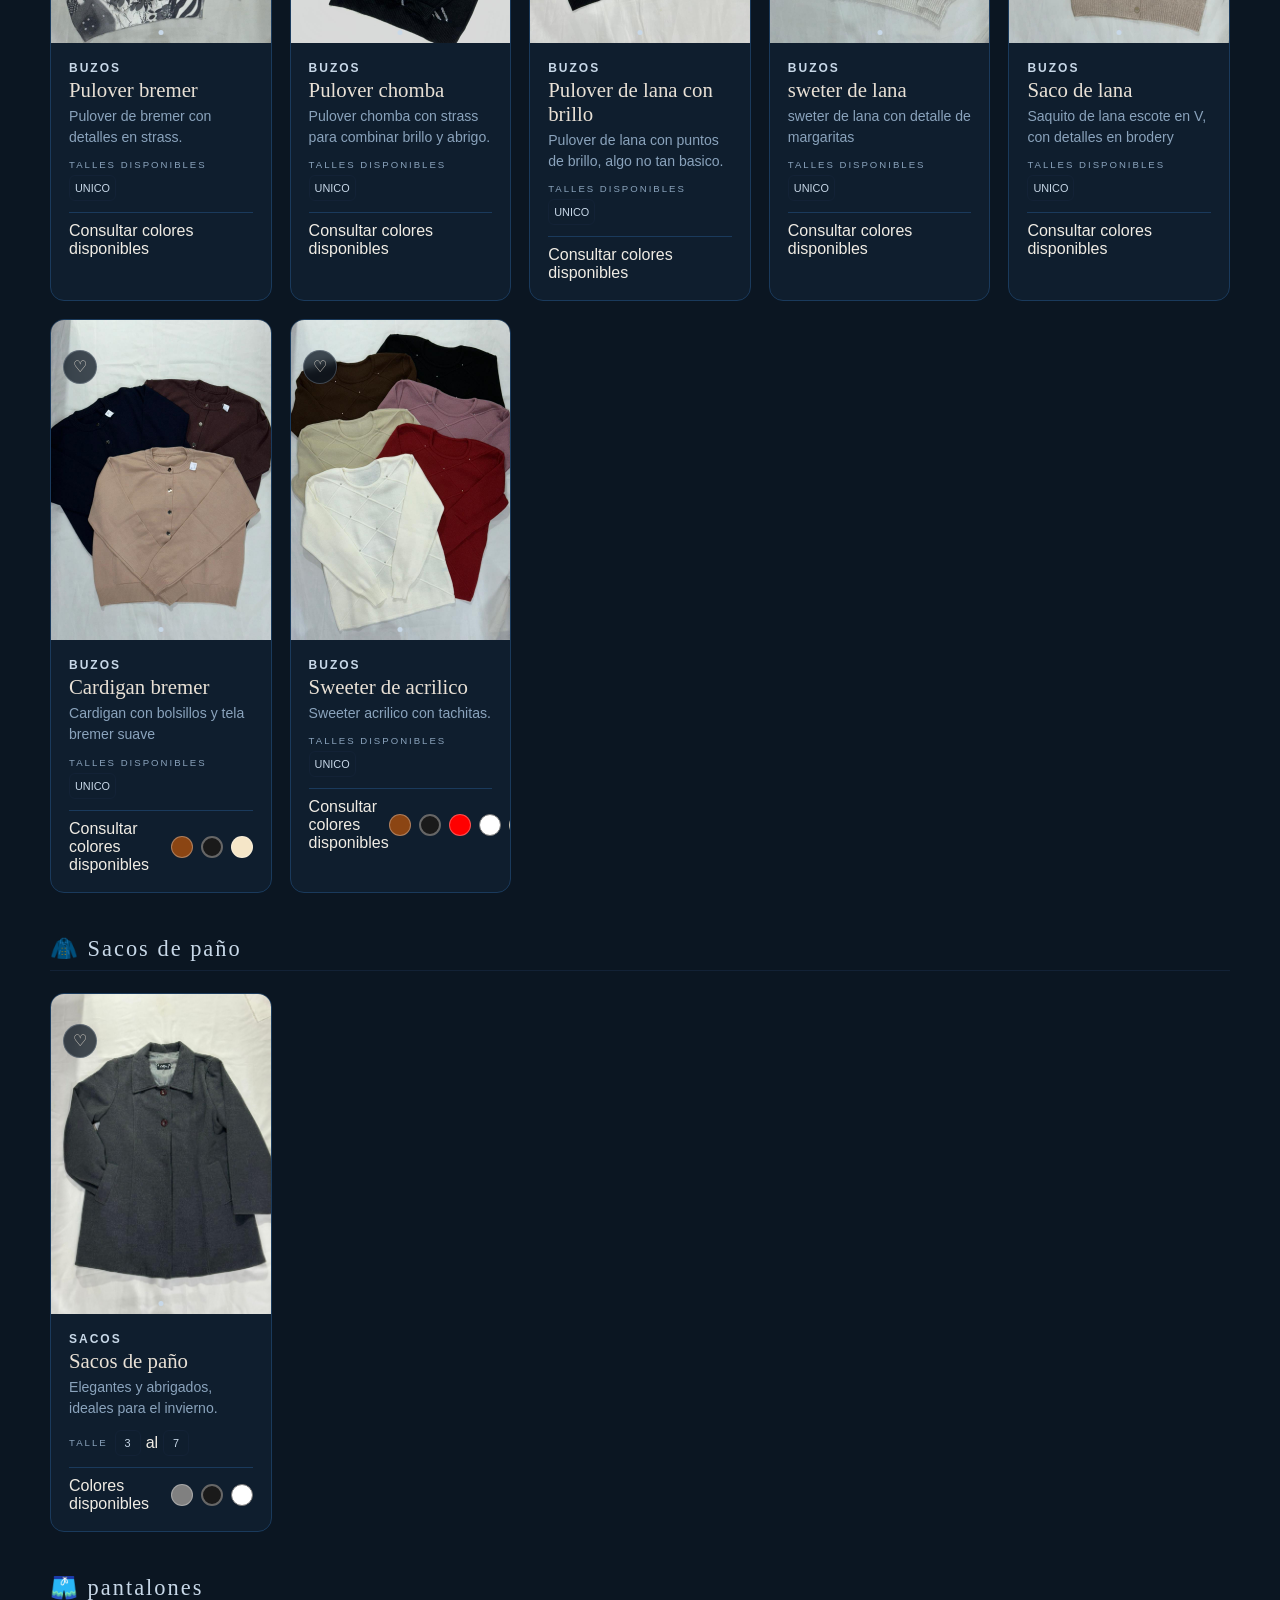
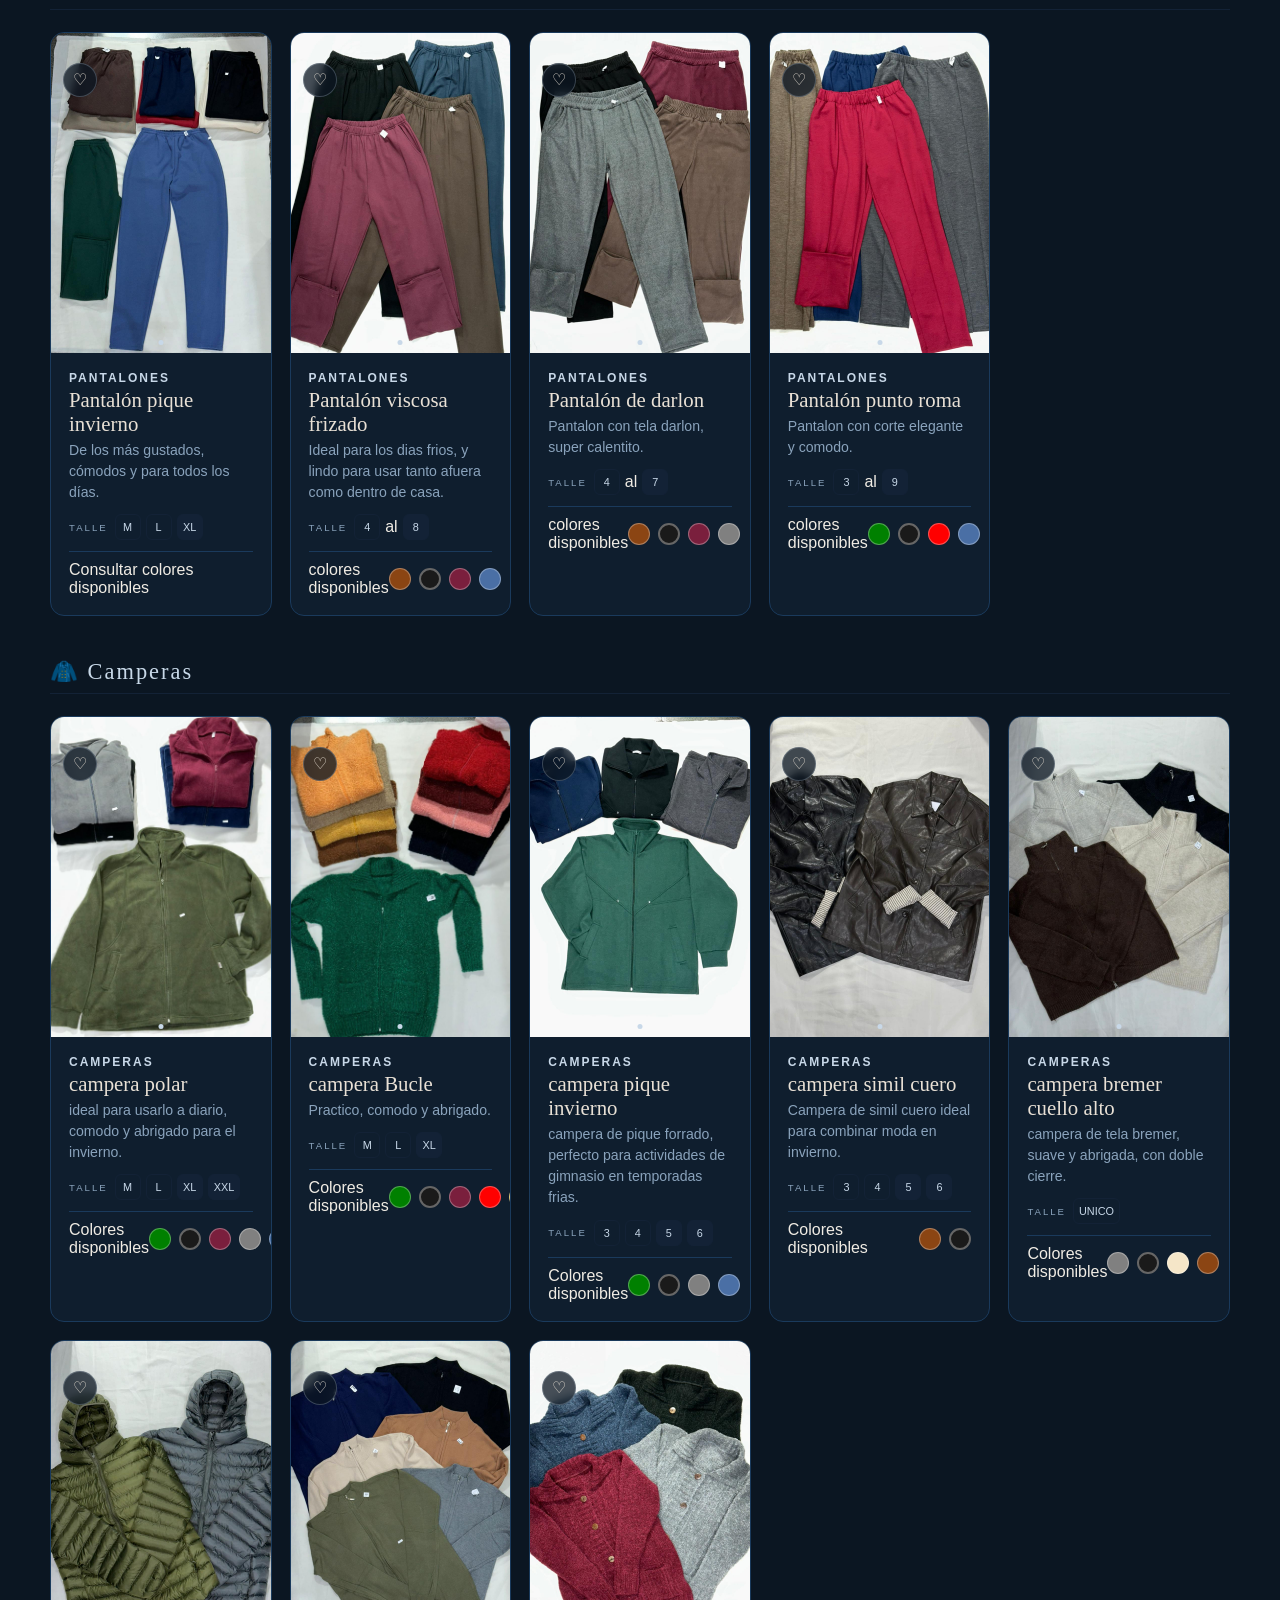
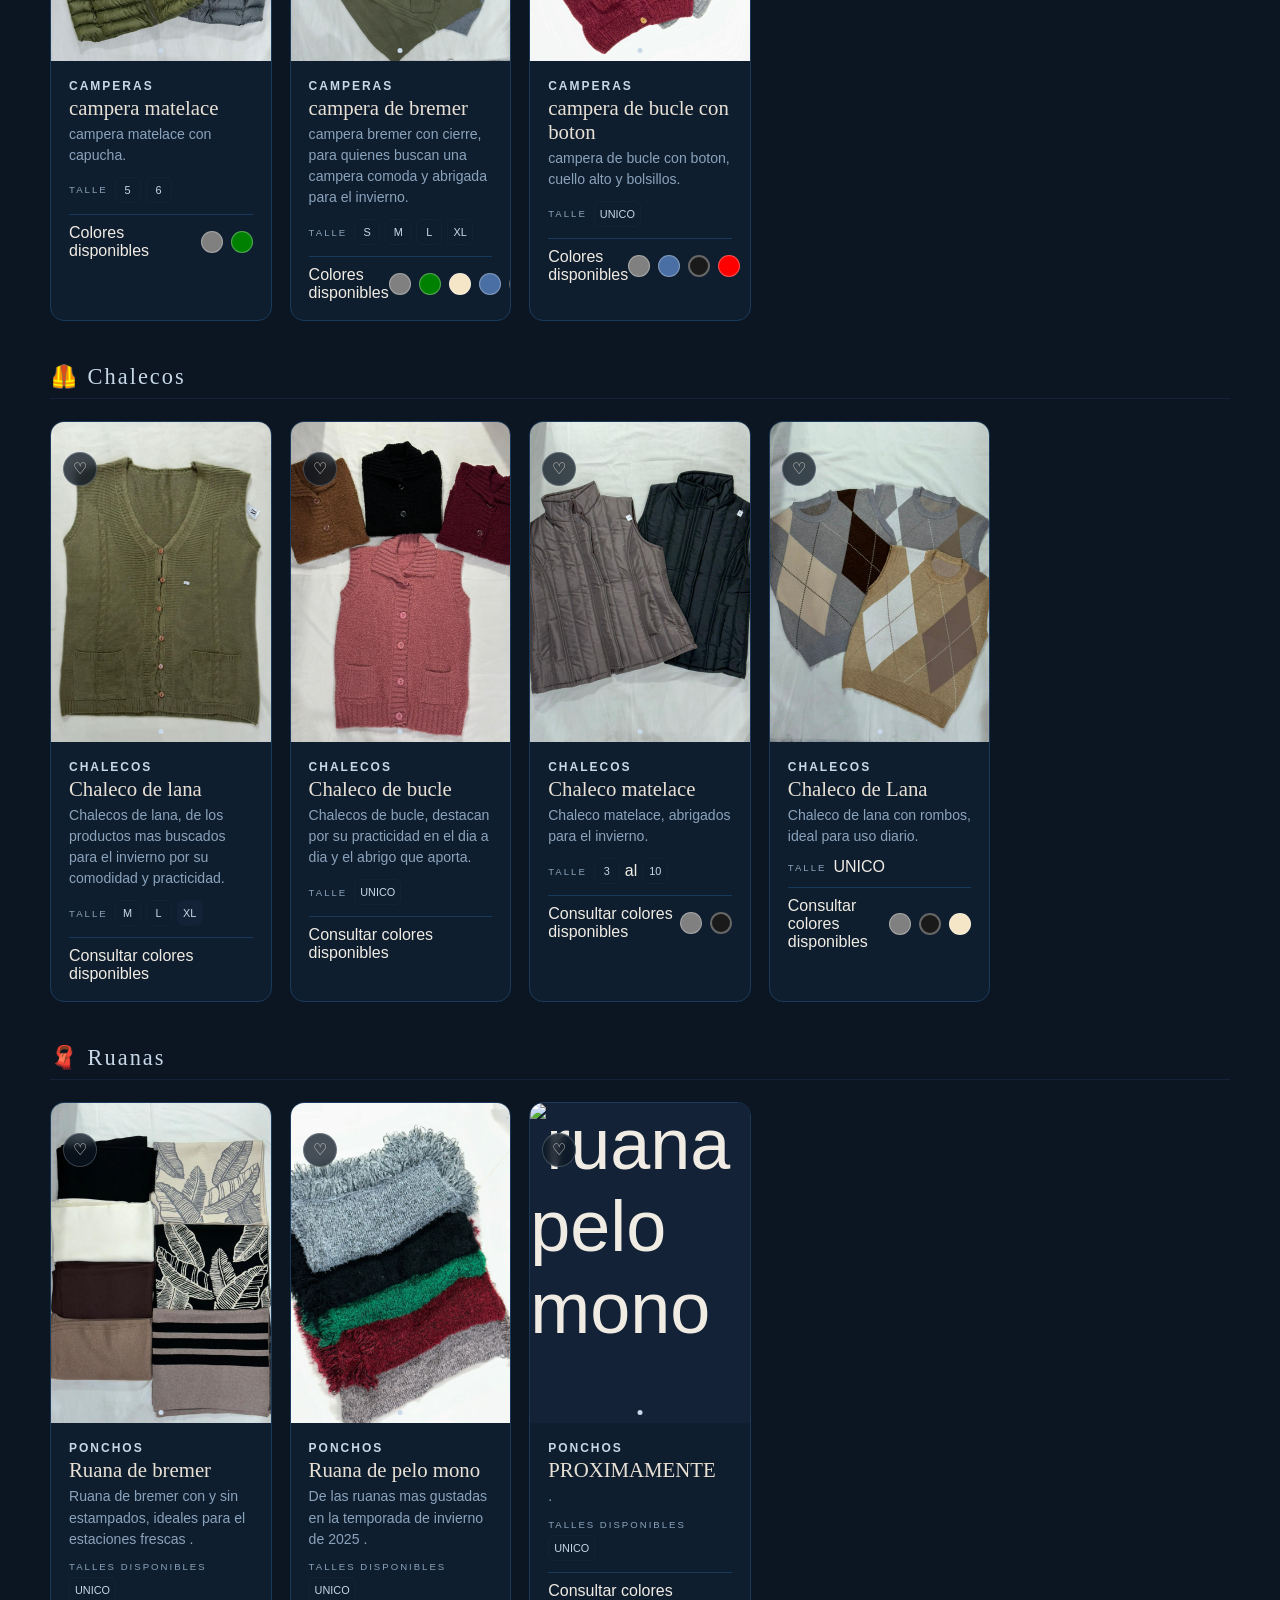
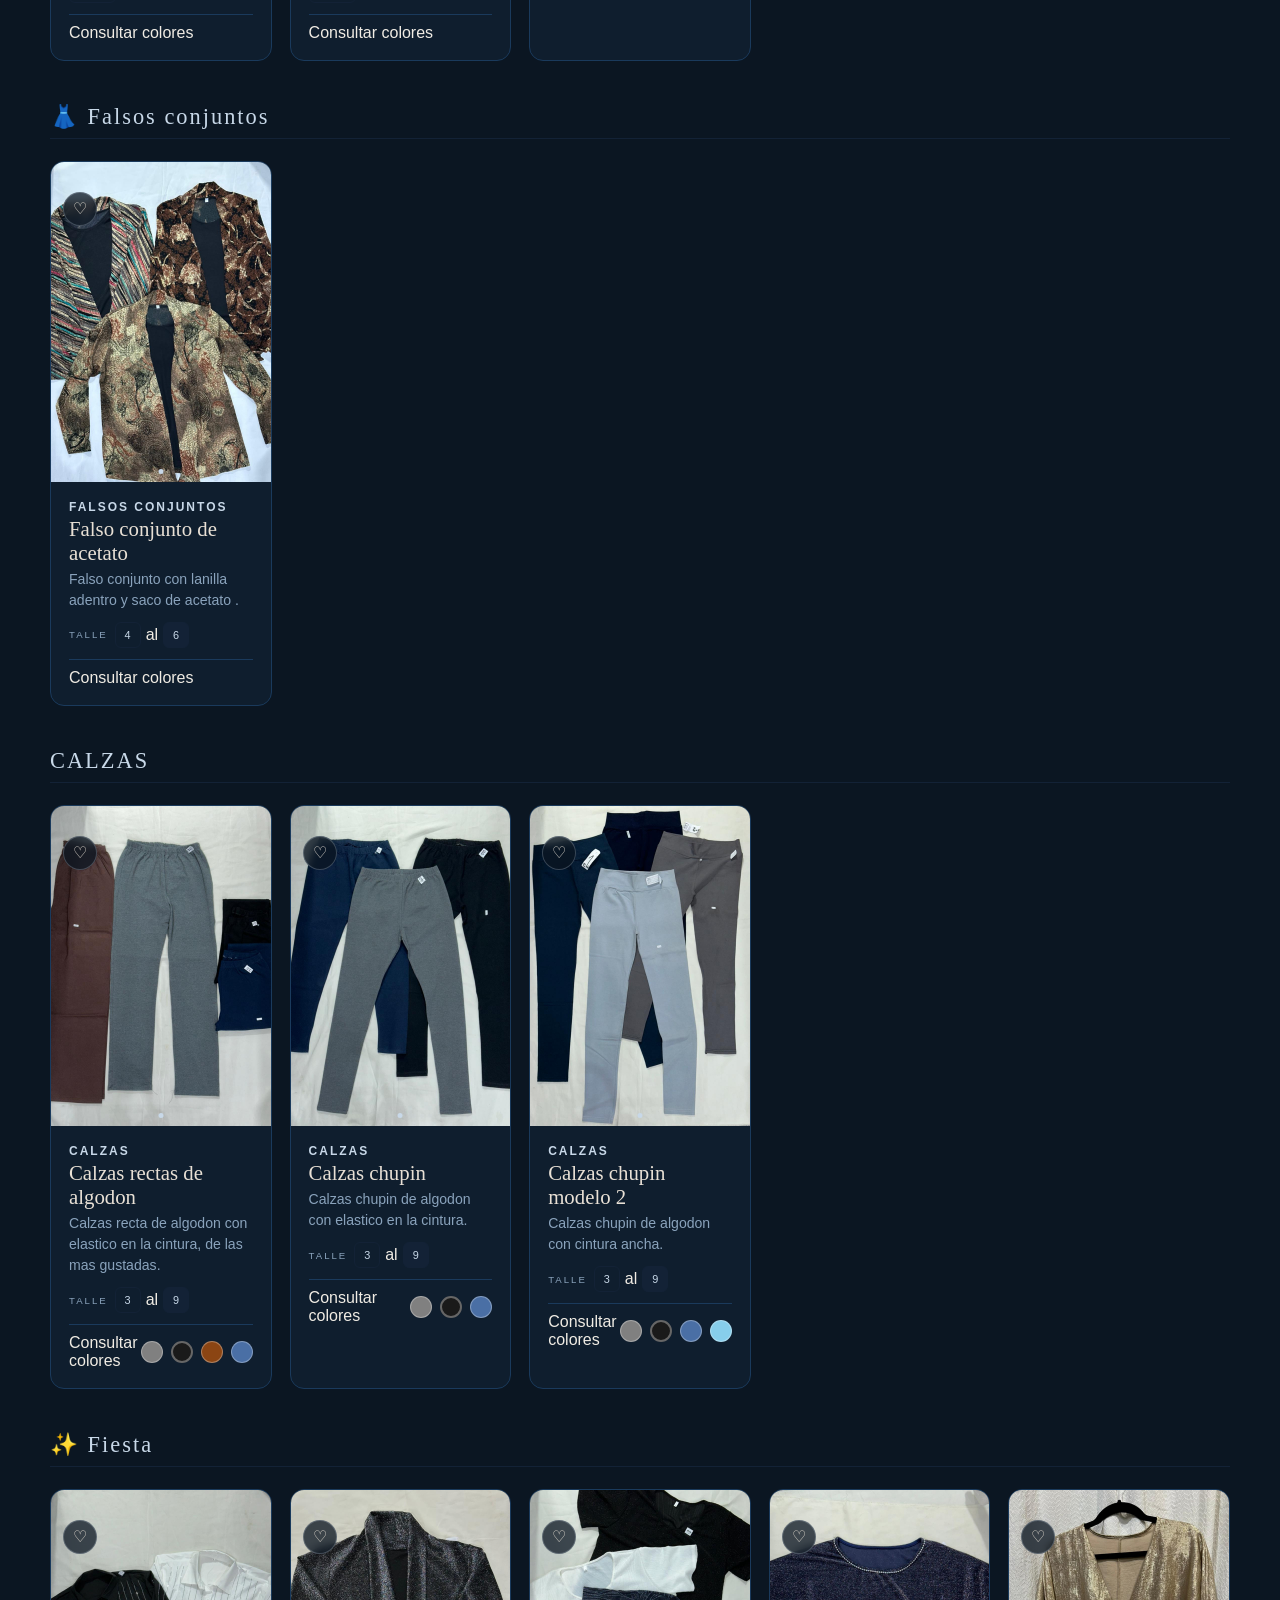
==== commit 554e6d9f: "ruana proximamente" ====
--- a/index.html
+++ b/index.html
@@ -1934,16 +1934,15 @@
         
         <div class="tarjeta-img">
           <div class="slides">
-            <div class="slide"><img src="IMG-SLR/abrigos/ruanas/ruanas colores mas brilloso.jpg" alt="ruana pelo mono"></div>
-            <div class="slide"><img src="IMG-SLR/abrigos/ruanas/modelo outifut ruana roja.png" alt="modelo ruana pelo mono"></div>
+            <div class="slide"><img src="" alt="ruana pelo mono"></div>
           </div>
           <div class="dots"><div class="dot activo"></div></div>
           <div class="lupa-overlay"><span class="lupa-ico">🔍</span></div>
         </div>
         <div class="tarjeta-body">
           <div class="tarjeta-cat">Ponchos</div>
-          <div class="tarjeta-nombre">Ruana de pelo mono</div>
-          <div class="tarjeta-desc">De las ruanas mas gustadas en la temporada de invierno de 2025 .</div>
+          <div class="tarjeta-nombre">PROXIMAMENTE</div>
+          <div class="tarjeta-desc">.</div>
           <div class="talles-row"><span class="talles-lbl">Talles Disponibles</span><span class="talle"> UNICO</div>
           <div class="tarjeta-footer">
             <div class="colores-label">Consultar colores</div>
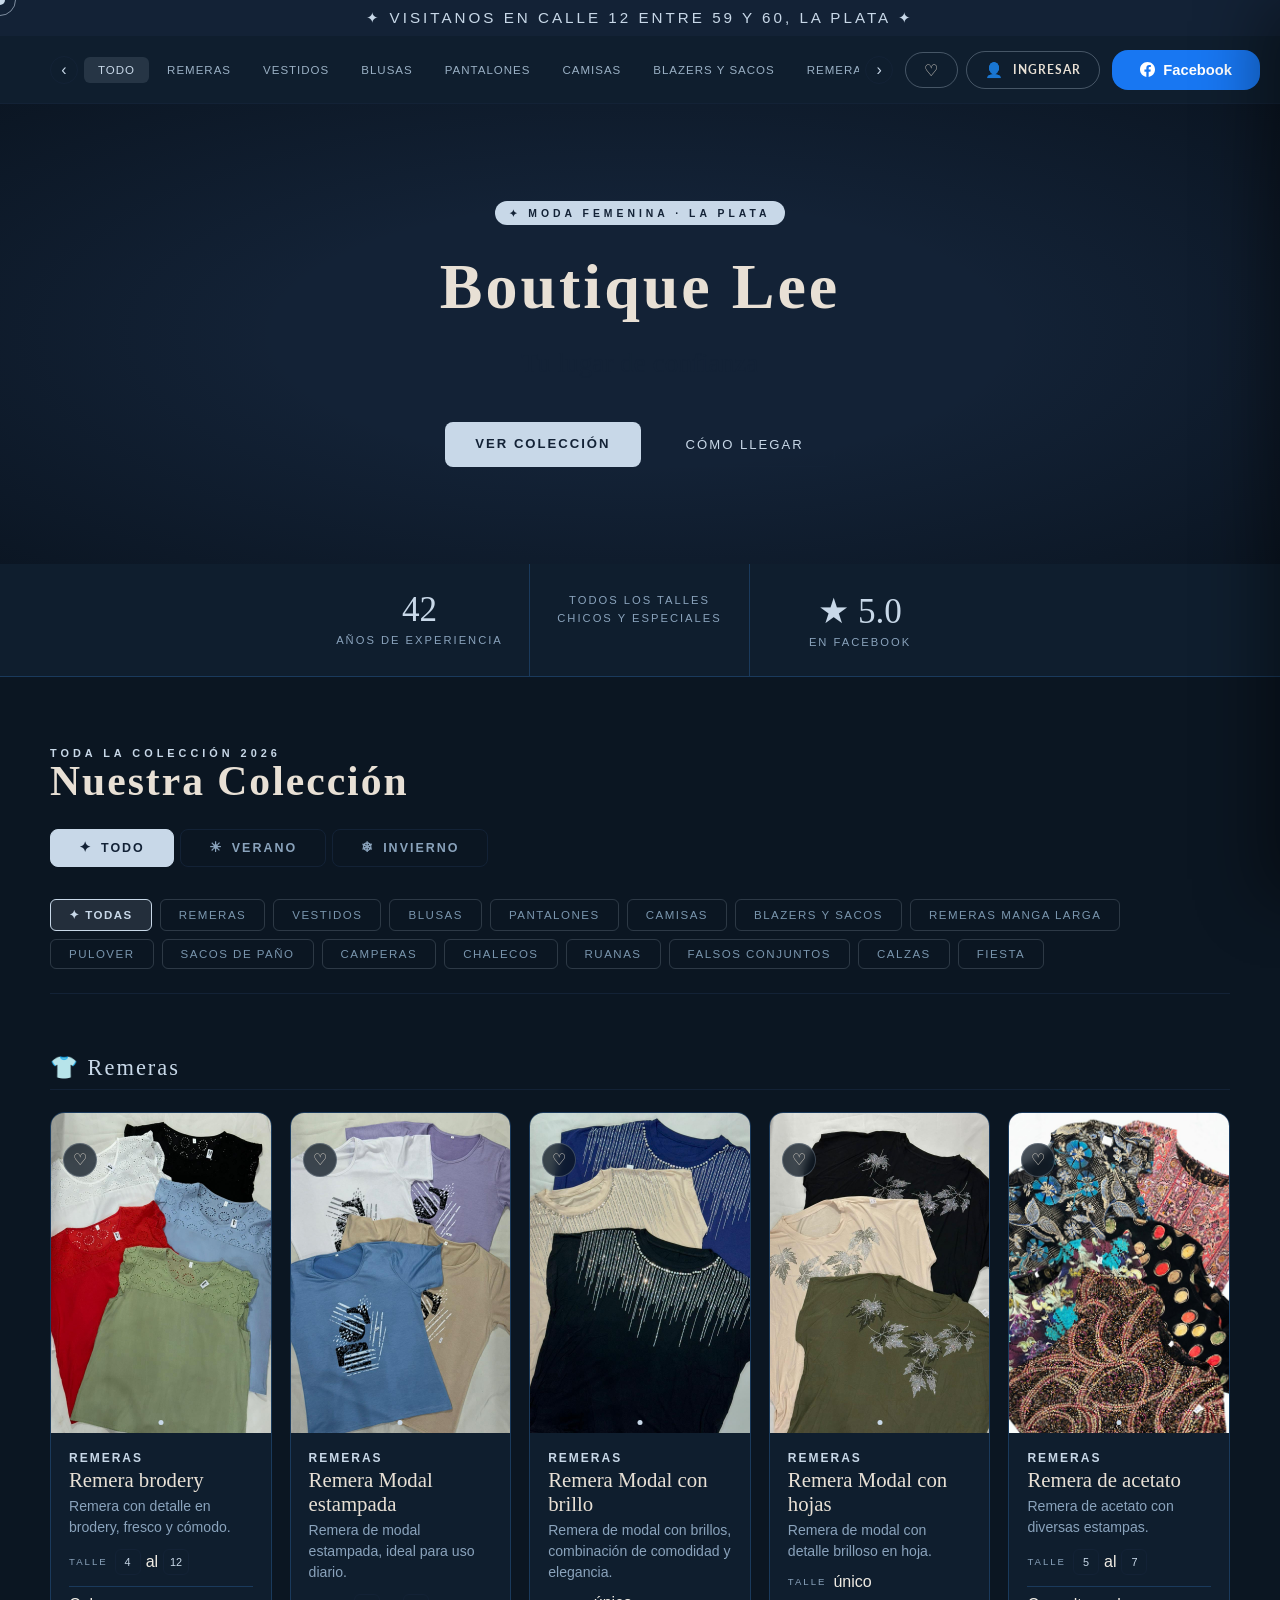
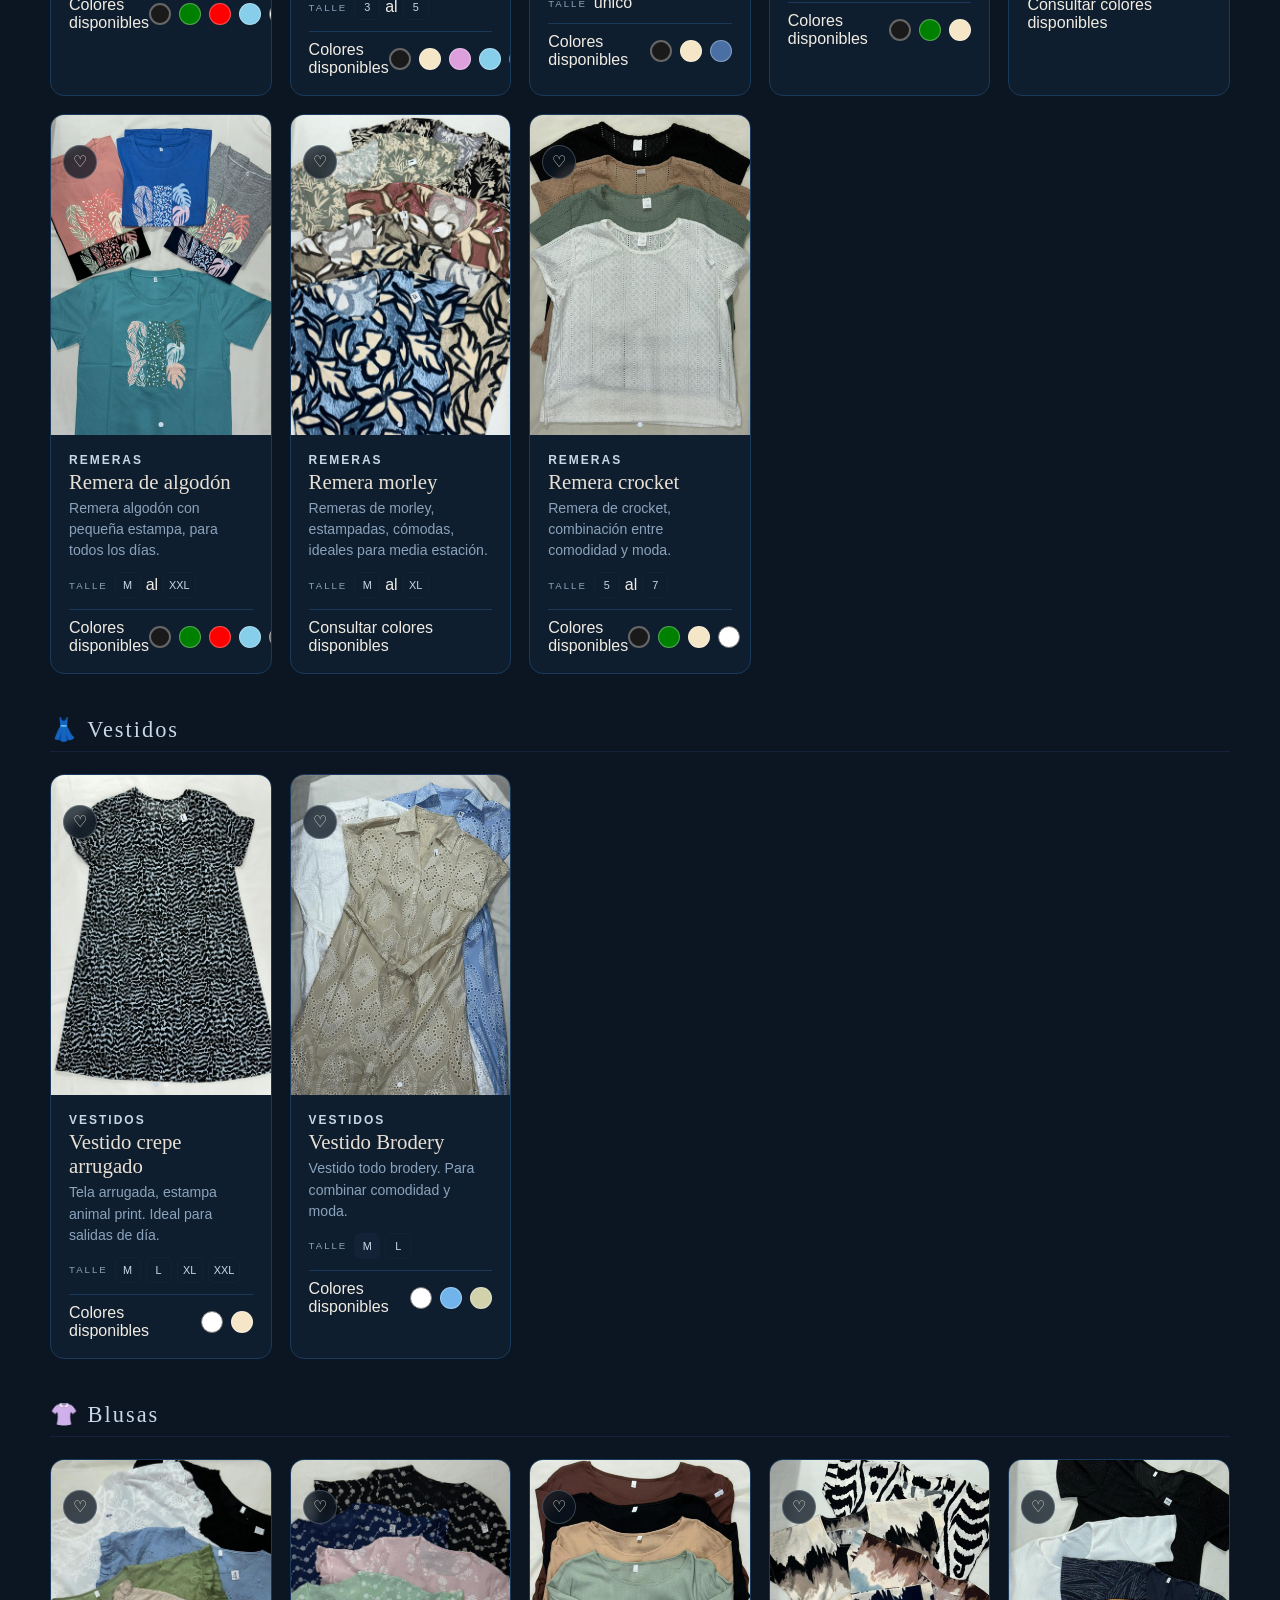
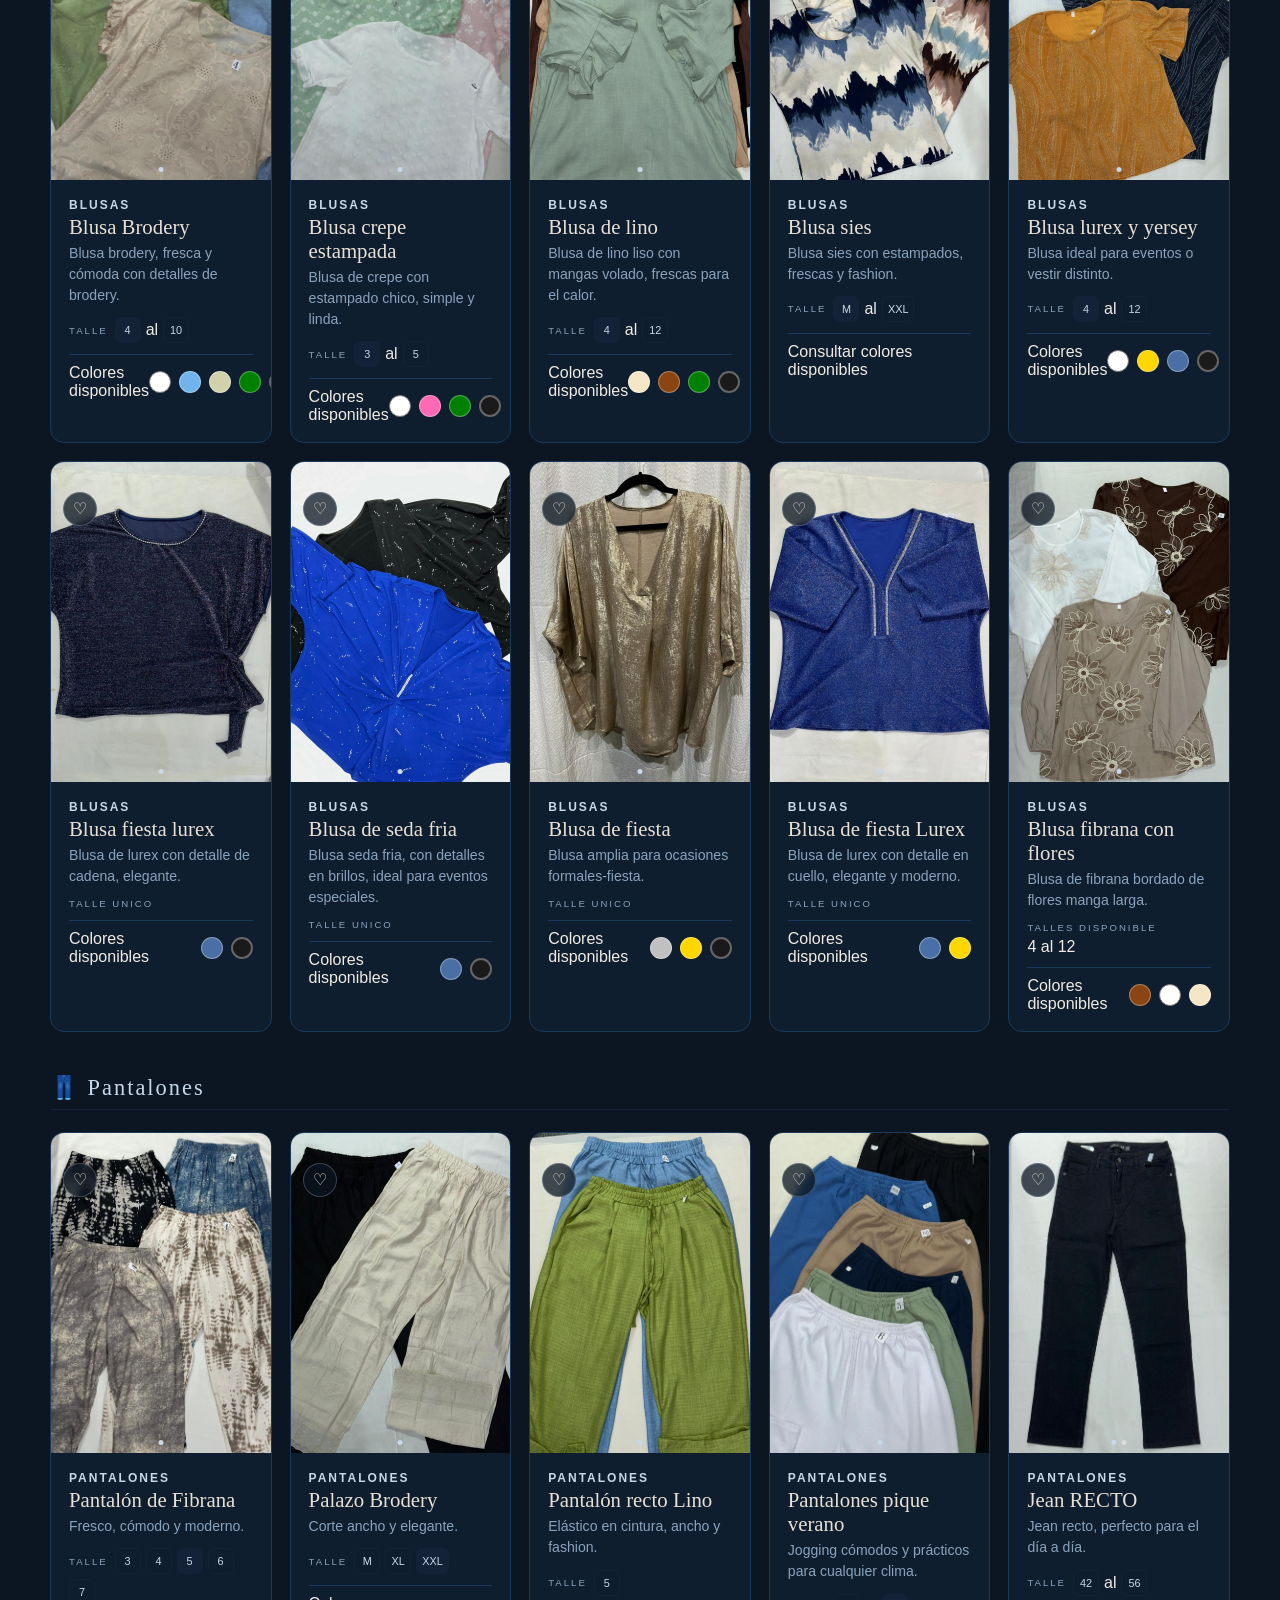
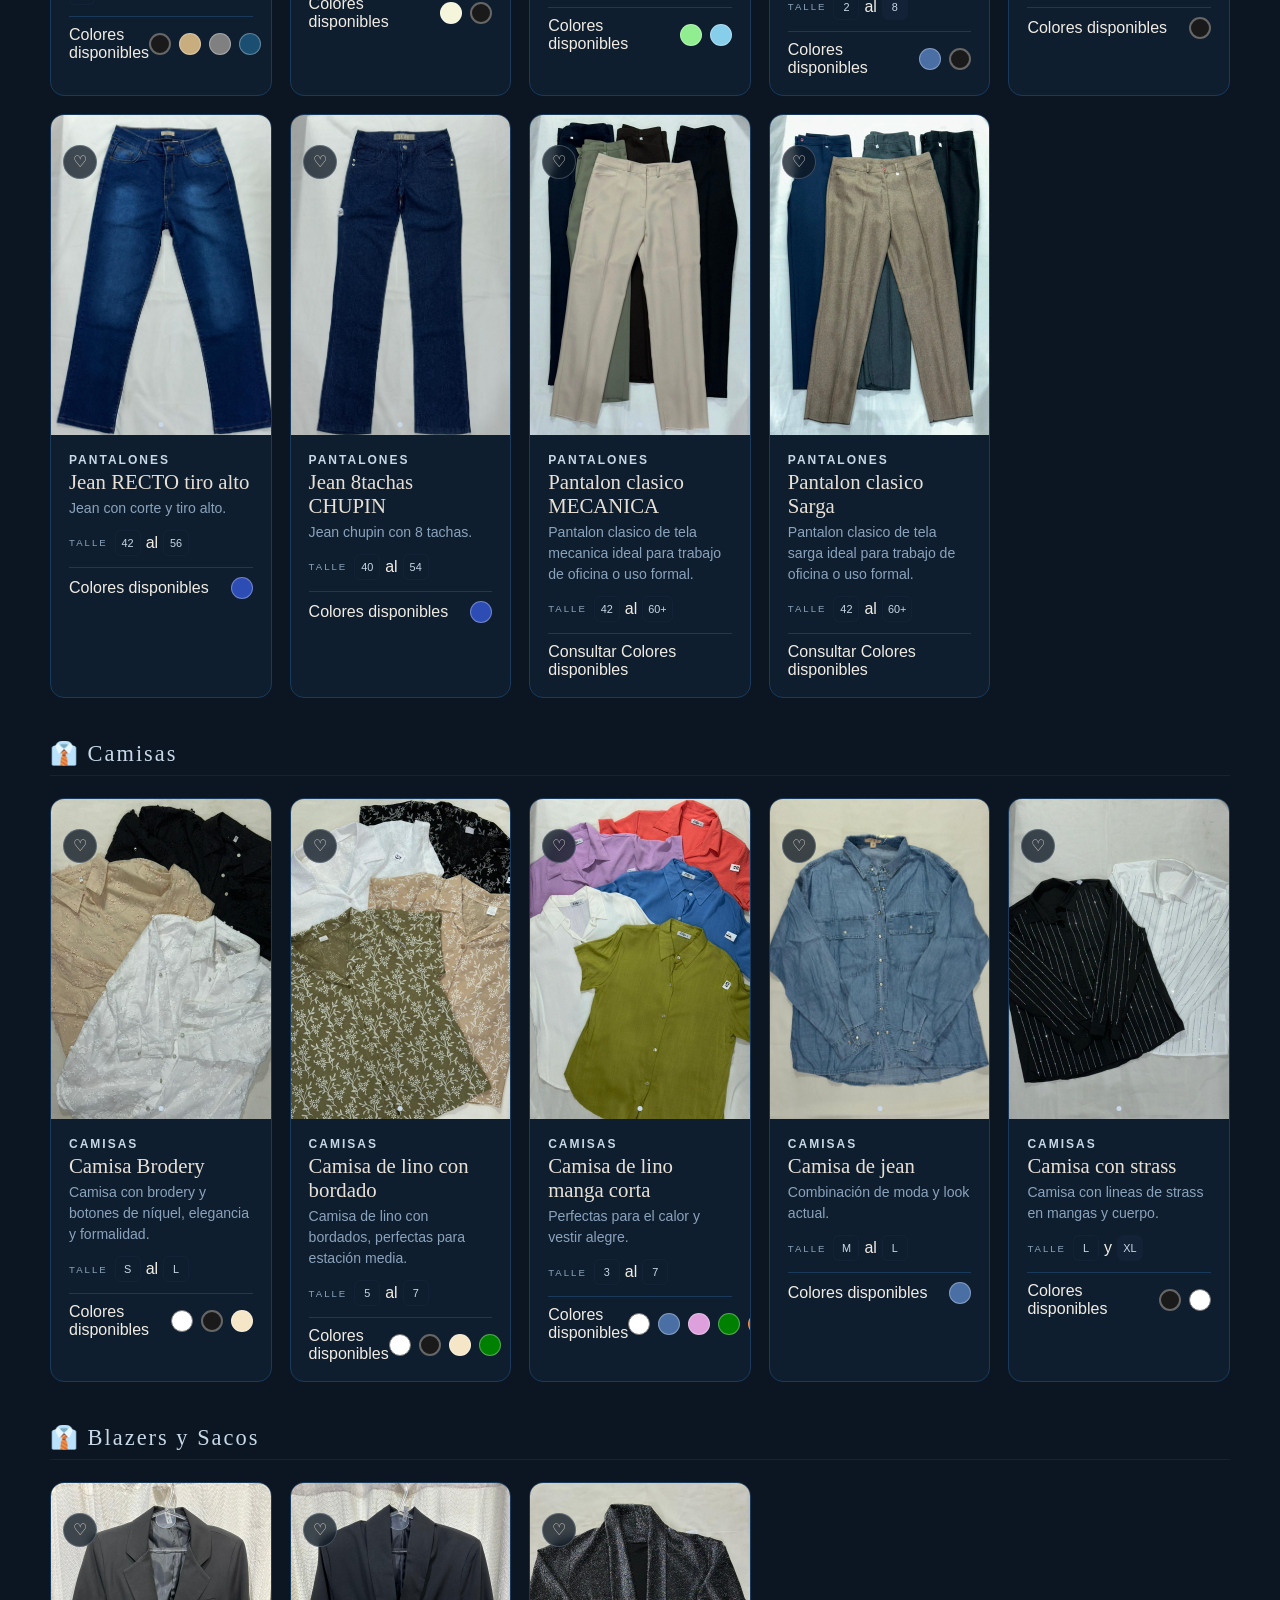
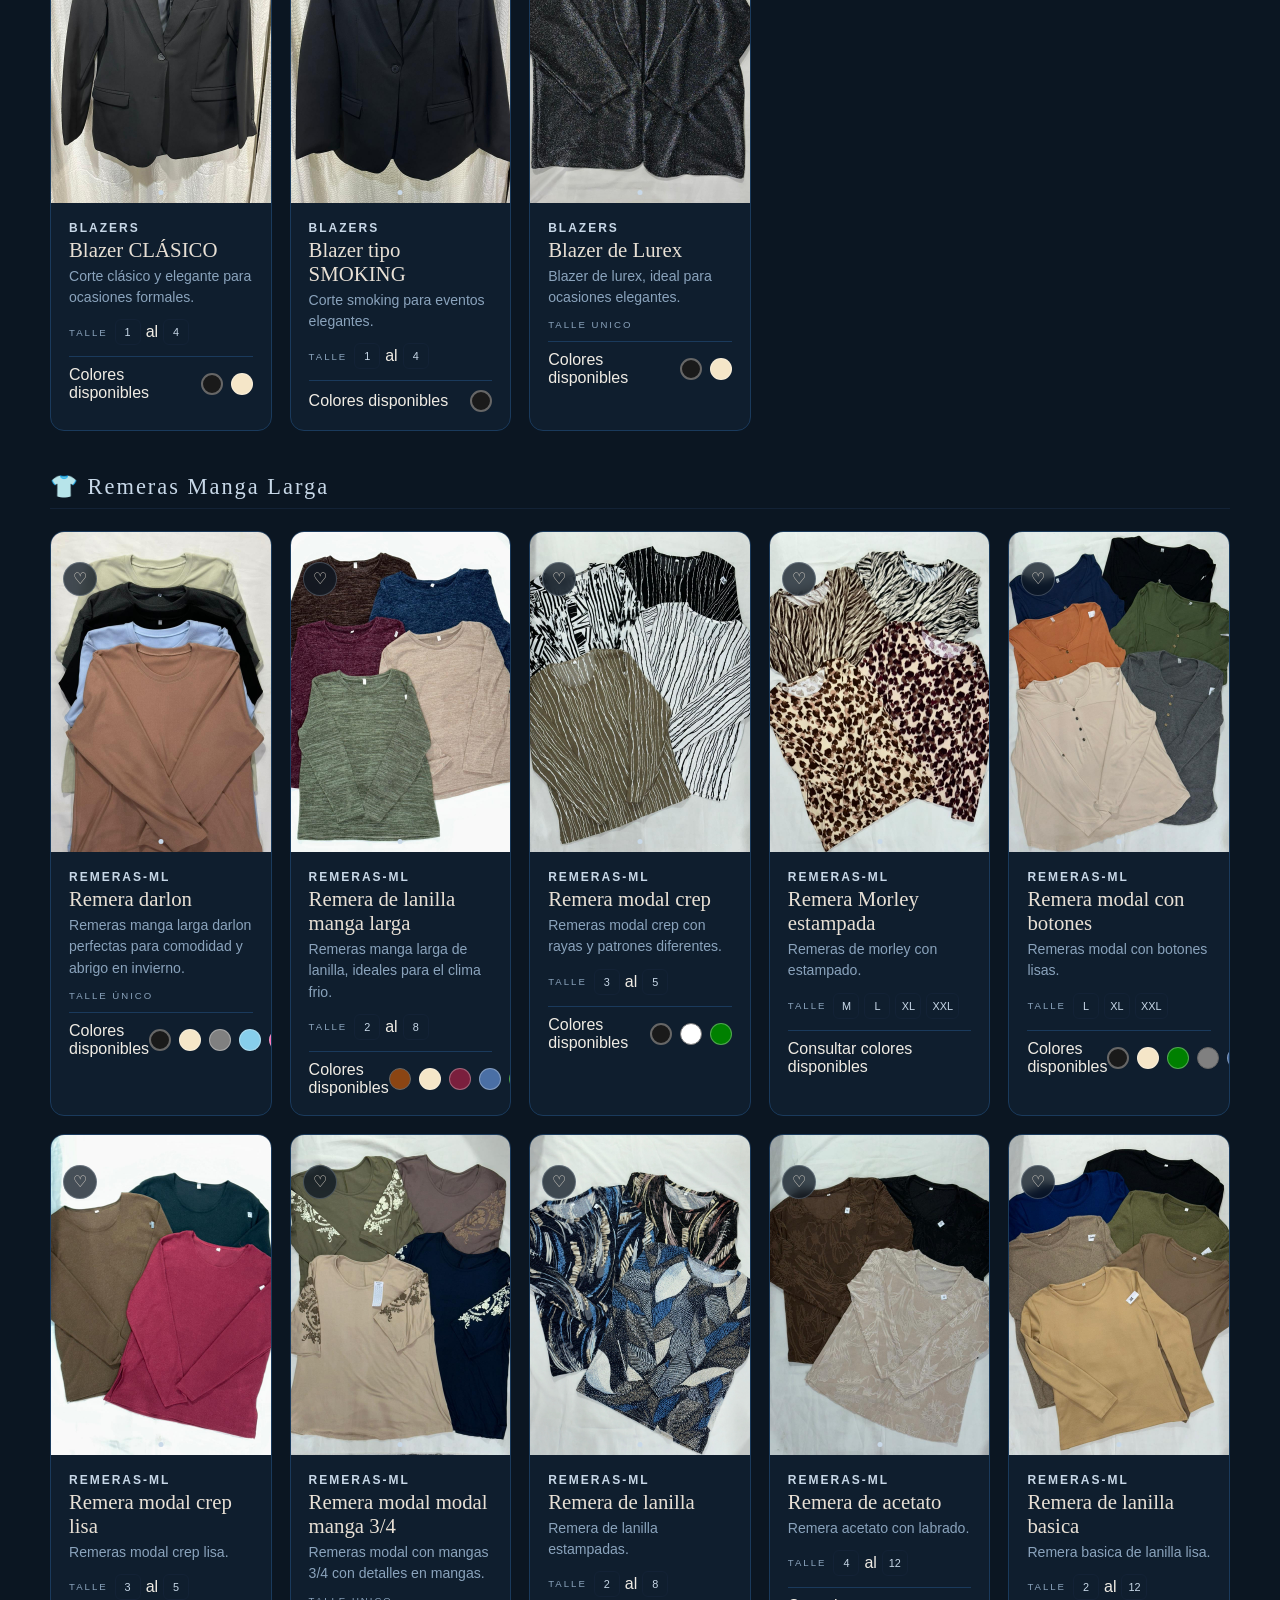
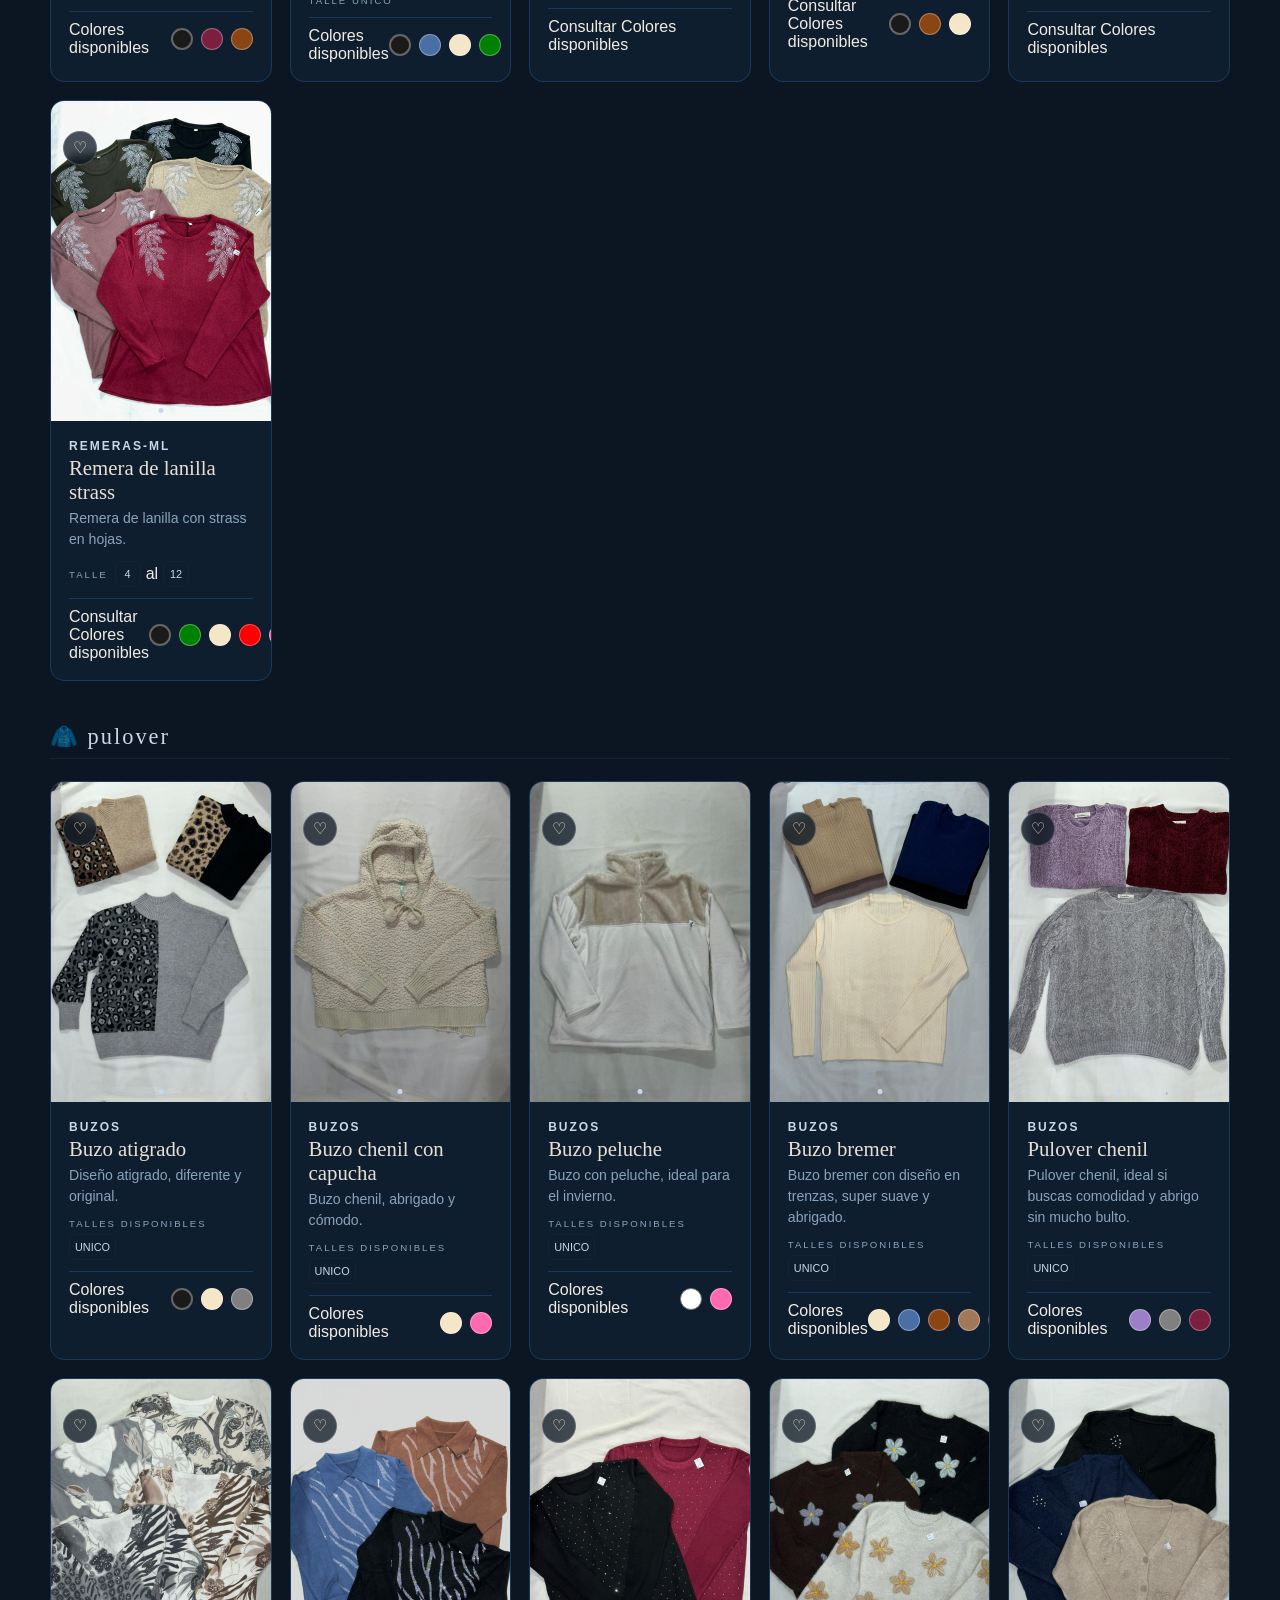
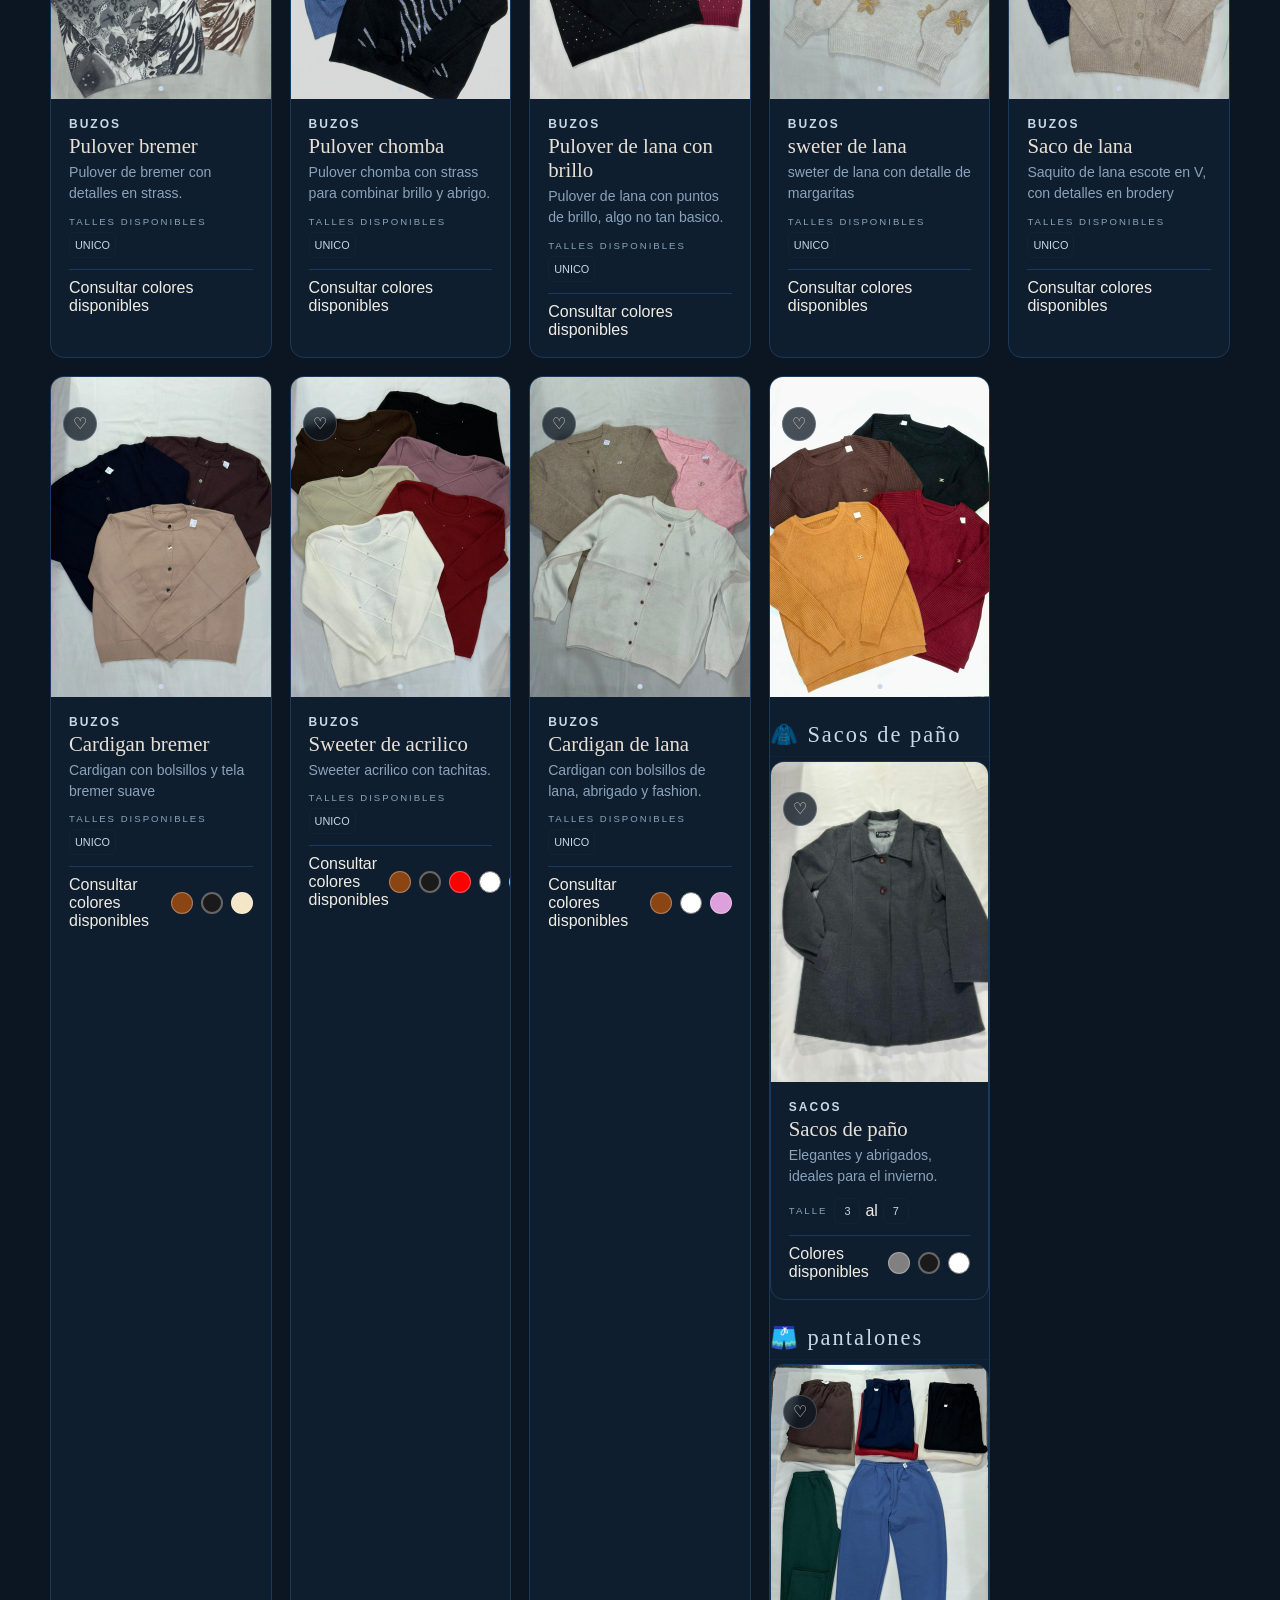
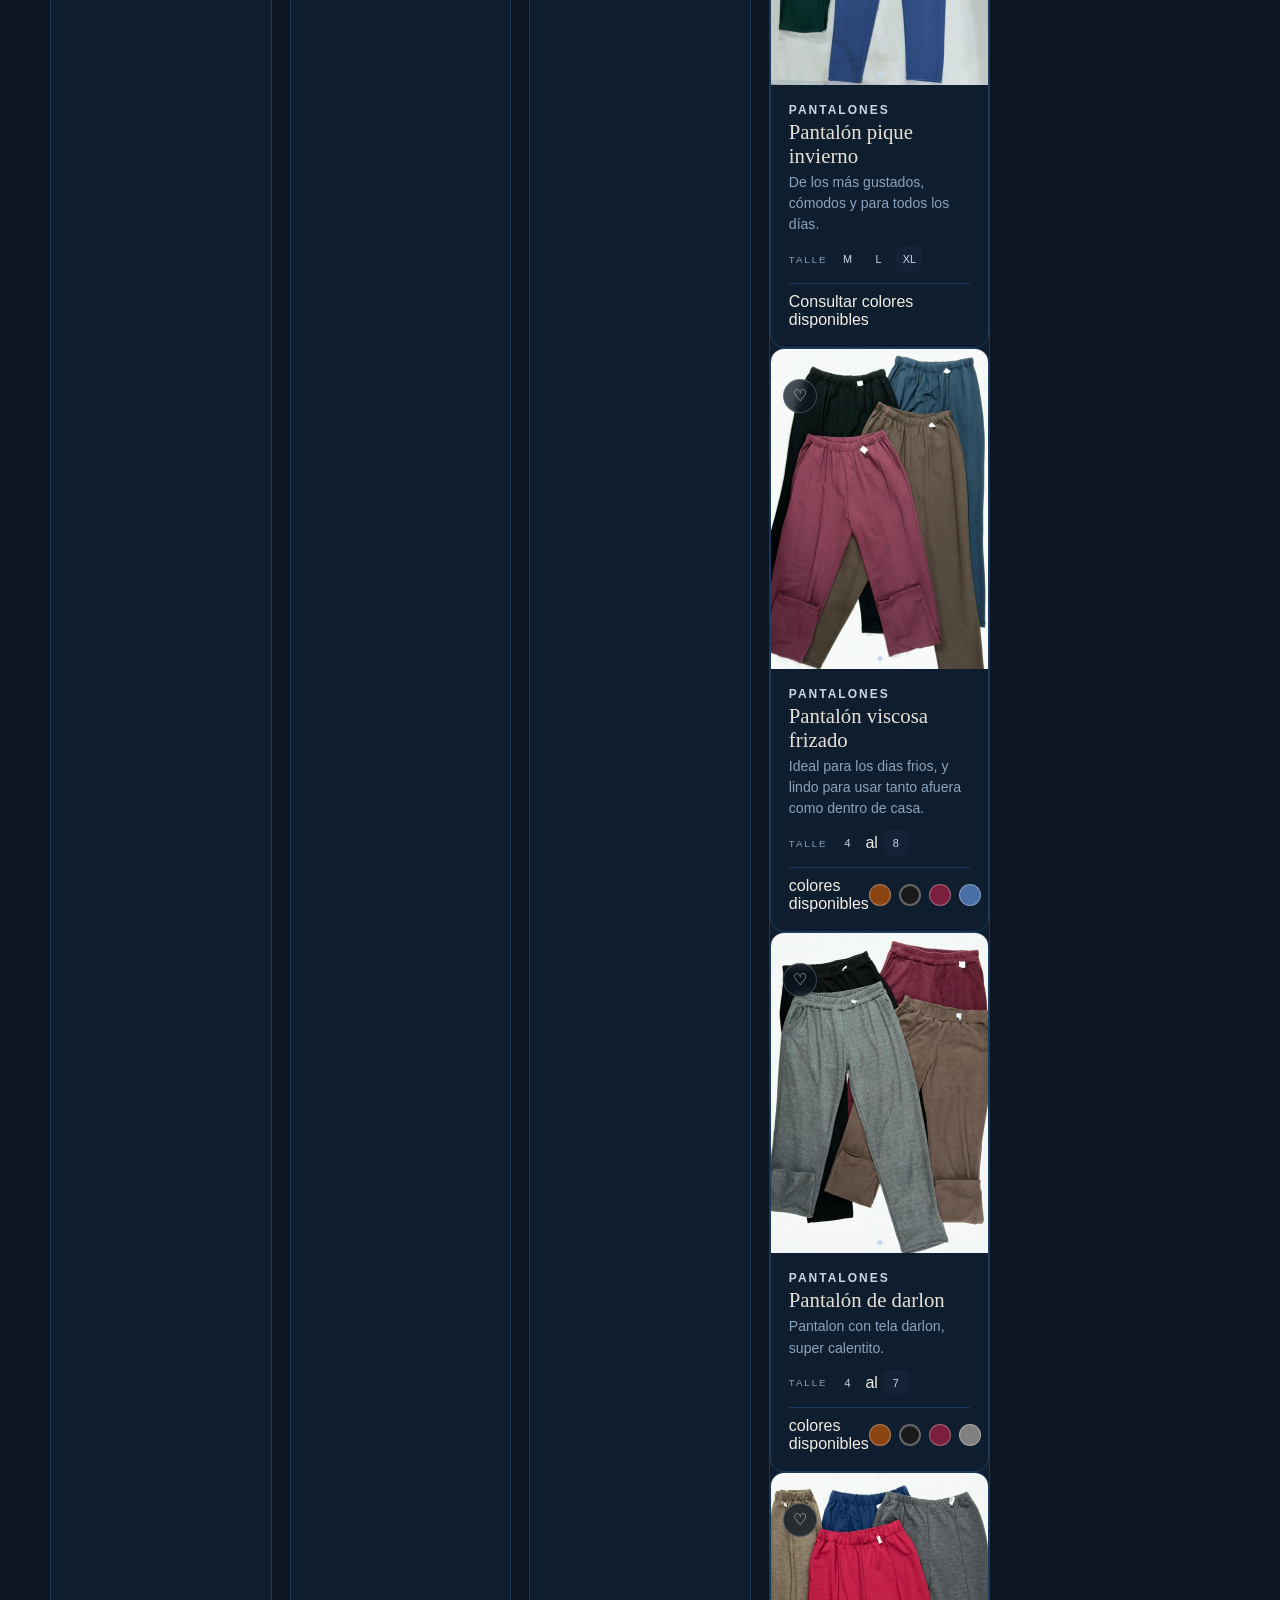
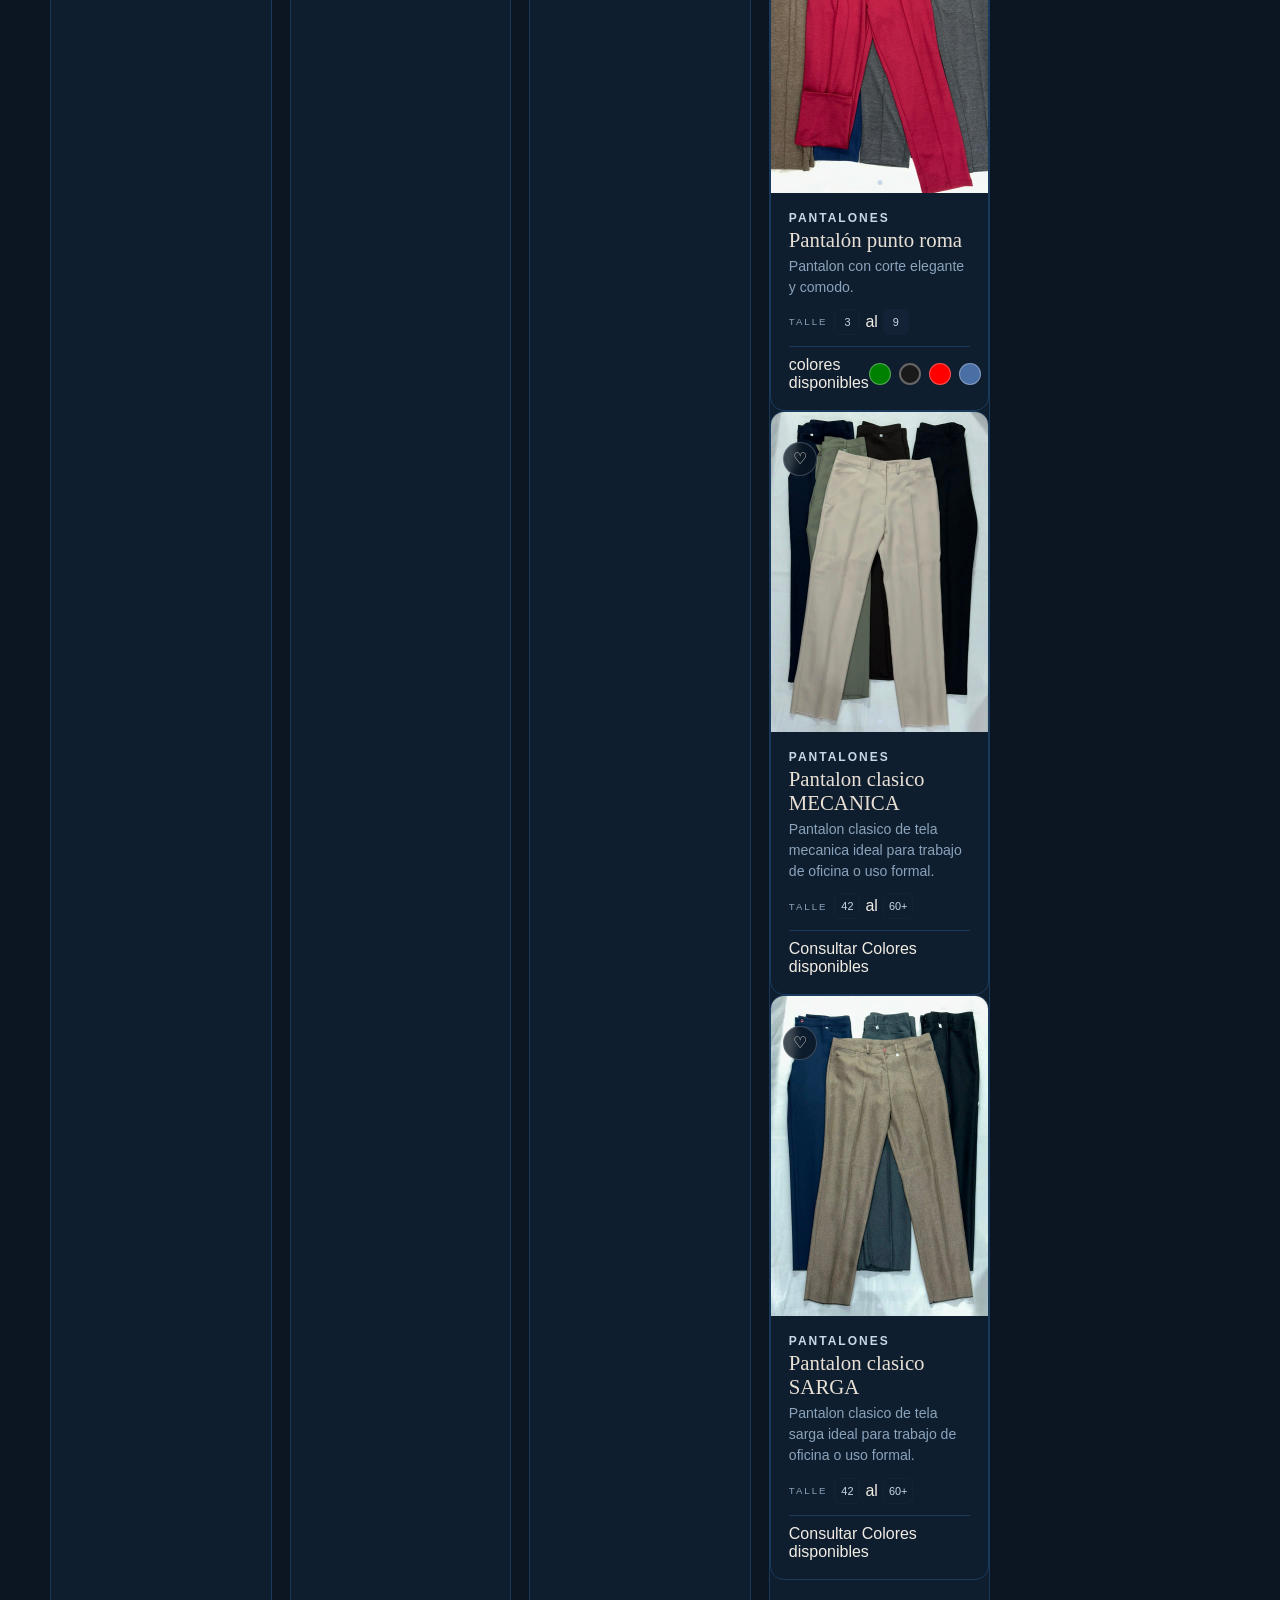
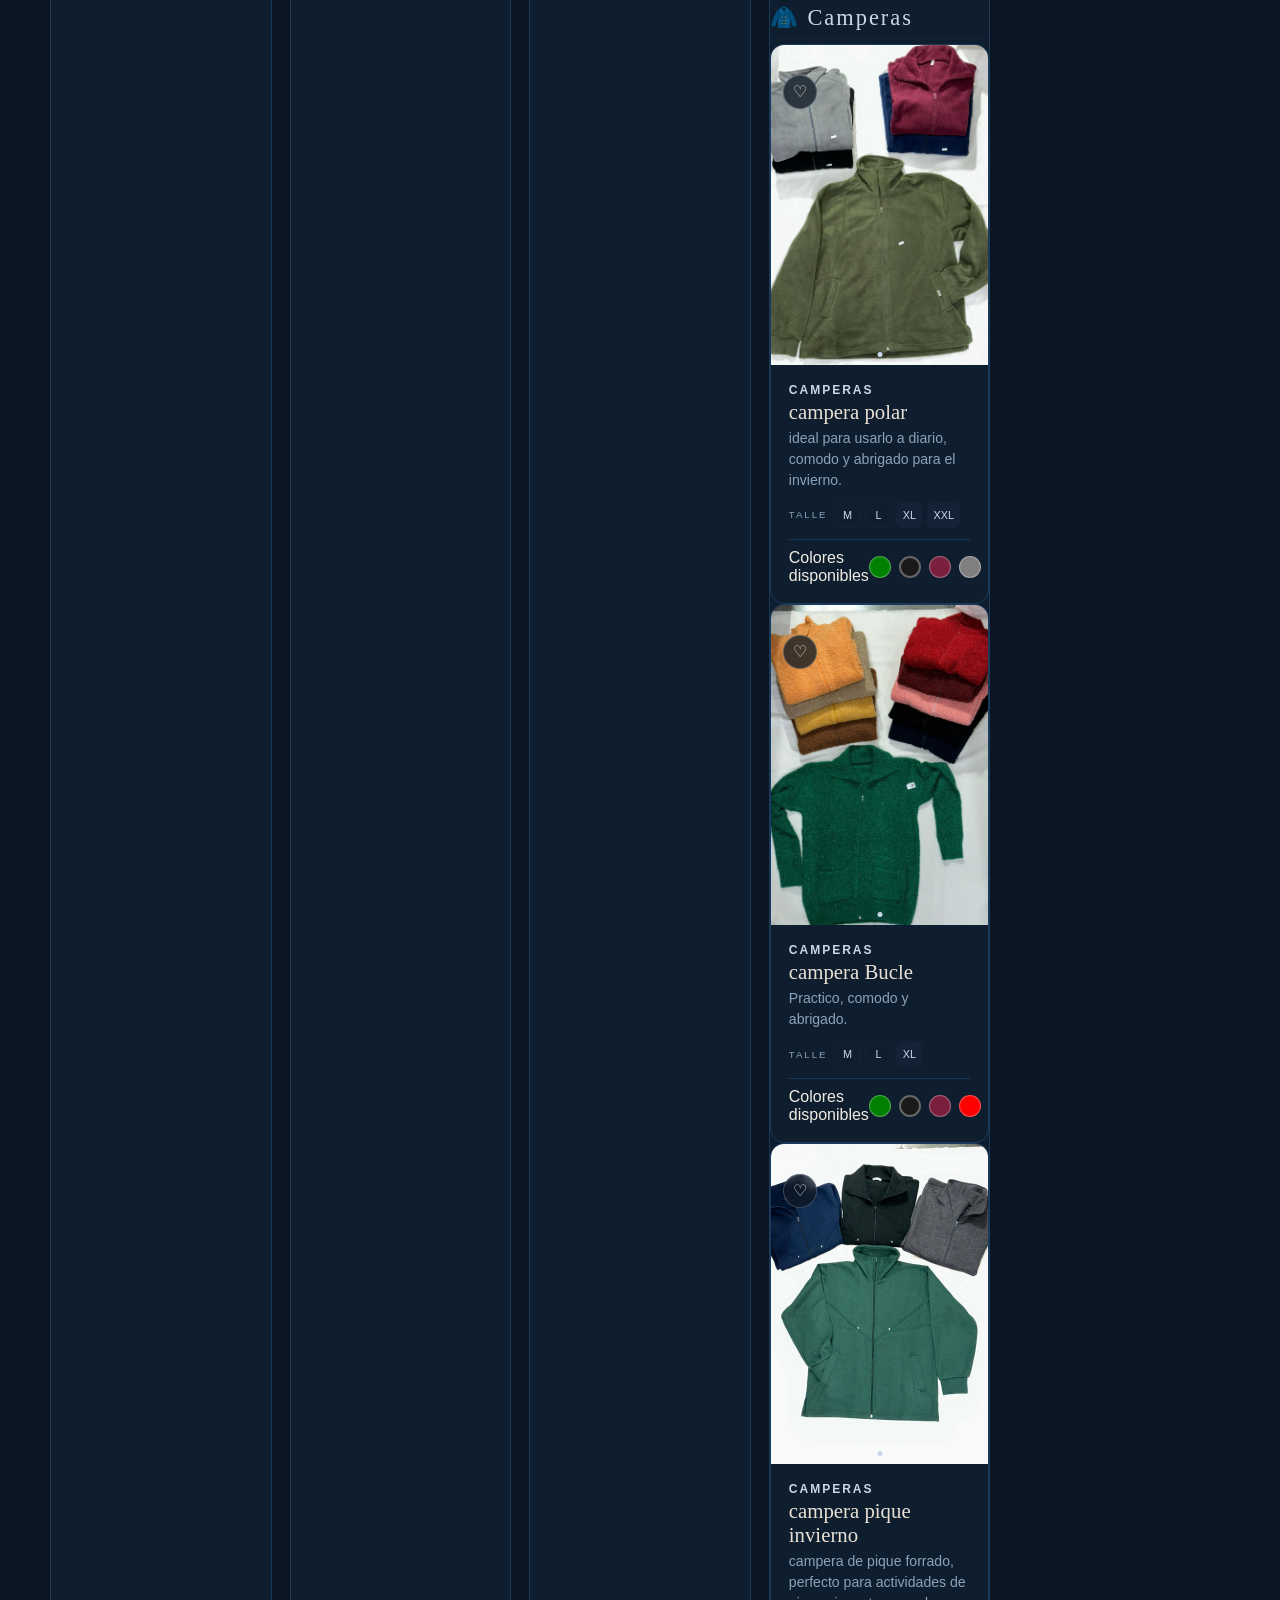
==== commit 0d007ccb: "agregue prendas" ====
--- a/index.html
+++ b/index.html
@@ -707,6 +707,46 @@
         </div>
       </div>
 
+      <div class="tarjeta fade-in" data-cat="pantalones" data-temporada="verano">
+        
+        <div class="tarjeta-img">
+          <div class="slides">
+            <div class="slide"><img src="IMG-SLR/pantalones/Pantalon clasico MECANICA.jpeg" alt="Pantalon clasico mecanica"></div>
+          </div>
+          <div class="dots"><div class="dot activo"></div></div>
+          <div class="lupa-overlay"><span class="lupa-ico">🔍</span></div>
+        </div>
+        <div class="tarjeta-body">
+          <div class="tarjeta-cat">Pantalones</div>
+          <div class="tarjeta-nombre">Pantalon clasico MECANICA</div>
+          <div class="tarjeta-desc">Pantalon clasico de tela mecanica ideal para trabajo de oficina o uso formal.</div>
+          <div class="talles-row"><span class="talles-lbl">Talle</span><span class="talle">42</span><div>al</div><span class="talle">60+</span></div>
+          <div class="tarjeta-footer">
+            <div class="colores-label">Consultar Colores disponibles</div>
+          </div>
+        </div>
+      </div>
+
+      <div class="tarjeta fade-in" data-cat="pantalones" data-temporada="verano">
+        
+        <div class="tarjeta-img">
+          <div class="slides">
+            <div class="slide"><img src="IMG-SLR/pantalones/Pantalon SARGA.jpeg" alt="Pantalon clasico Sarga"></div>
+          </div>
+          <div class="dots"><div class="dot activo"></div></div>
+          <div class="lupa-overlay"><span class="lupa-ico">🔍</span></div>
+        </div>
+        <div class="tarjeta-body">
+          <div class="tarjeta-cat">Pantalones</div>
+          <div class="tarjeta-nombre">Pantalon clasico Sarga</div>
+          <div class="tarjeta-desc">Pantalon clasico de tela sarga ideal para trabajo de oficina o uso formal.</div>
+          <div class="talles-row"><span class="talles-lbl">Talle</span><span class="talle">42</span><div>al</div><span class="talle">60+</span></div>
+          <div class="tarjeta-footer">
+            <div class="colores-label">Consultar Colores disponibles</div>
+          </div>
+        </div>
+      </div>
+
       <!-- ─── POLLERAS 
       <div class="cat-separador" data-sep="polleras" data-temporada="verano">🩴 Polleras</div>
 
@@ -1495,6 +1535,55 @@
     </div>
   </div>
 </div>
+
+<div class="tarjeta fade-in" data-cat="buzos" data-temporada="invierno">
+  <div class="tarjeta-img">
+    <div class="slides">
+      <div class="slide"><img src="IMG-SLR/abrigos/pulover/cardigan-lana-botones.jpeg" alt="cardigan lana"></div>
+    </div>
+    <div class="dots"><div class="dot activo"></div></div>
+    <div class="lupa-overlay"><span class="lupa-ico">🔍</span></div>
+  </div>
+  <div class="tarjeta-body">
+    <div class="tarjeta-cat">Buzos</div>
+    <div class="tarjeta-nombre">Cardigan de lana</div>
+    <div class="tarjeta-desc">Cardigan con bolsillos de lana, abrigado y fashion.</div>
+    <div class="talles-row"><span class="talles-lbl">Talles Disponibles</span><span class="talle">UNICO</span></div>
+    <div class="tarjeta-footer">
+      <div class="colores-label">Consultar colores disponibles</div>
+      <div class="colores">
+              <div class="color-dot" style="background:#8b4513" title="Marron"></div>
+              <div class="color-dot" style="background:#ffffff" title="Blanco"></div>
+              <div class="color-dot" style="background:#dda0dd" title="Rosa"></div>
+      </div>
+    </div>
+  </div>
+</div>
+
+<div class="tarjeta fade-in" data-cat="buzos" data-temporada="invierno">
+        
+        <div class="tarjeta-img">
+          <div class="slides">
+            <div class="slide"><img src="IMG-SLR/abrigos/pulover/pulover-de-morley.jpeg" alt="Pulover morley"></div>
+          <div class="dots"><div class="dot activo"></div></div>
+          <div class="lupa-overlay"><span class="lupa-ico">🔍</span></div>
+        </div>
+        <div class="tarjeta-body">
+          <div class="tarjeta-cat">Buzos</div>
+          <div class="tarjeta-nombre">Pulover morley</div>
+          <div class="tarjeta-desc">Pulover de morley con prendedor, abrigado y elegante.</div>
+          <div class="talles-row"><span class="talles-lbl">Talles Disponibles</span><span class="talle"> UNICO</div>
+          <div class="tarjeta-footer">
+            <div class="colores-label">Colores disponibles</div>
+            <div class="colores">
+              <div class="color-dot" style="background:#f5e6c8" title="Beige"></div>
+              <div class="color-dot" style="background:#ff0000" title="Rojo"></div>
+              <div class="color-dot" style="background:#a0785a" title="Marron"></div>
+              <div class="color-dot" style="background:#0000" title="Negro"></div>
+            </div>
+          </div>
+        </div>
+      </div>
       <!-- ─── SACOS DE PAÑO (INVIERNO) ─── -->
       <div class="cat-separador" data-sep="sacos" data-temporada="invierno">🧥 Sacos de paño</div>
 
@@ -1566,7 +1655,7 @@
         </div>
       </div>
 
- <div class="tarjeta fade-in" data-cat="pantalones" data-temporada="invierno">
+<div class="tarjeta fade-in" data-cat="pantalones" data-temporada="invierno">
   <div class="tarjeta-img">
     <div class="slides"><div class="slide"><img src="IMG-SLR/pantalones/pantalon-darlon.jpeg" alt="Pantalon darlon"></div></div>
     <div class="dots"><div class="dot activo"></div></div>
@@ -1611,6 +1700,46 @@
     </div>
   </div>
 </div>
+
+<div class="tarjeta fade-in" data-cat="pantalones" data-temporada="verano">
+        
+        <div class="tarjeta-img">
+          <div class="slides">
+            <div class="slide"><img src="IMG-SLR/pantalones/Pantalon clasico MECANICA.jpeg" alt="Pantalon clasico mecanica"></div>
+          </div>
+          <div class="dots"><div class="dot activo"></div></div>
+          <div class="lupa-overlay"><span class="lupa-ico">🔍</span></div>
+        </div>
+        <div class="tarjeta-body">
+          <div class="tarjeta-cat">Pantalones</div>
+          <div class="tarjeta-nombre">Pantalon clasico MECANICA</div>
+          <div class="tarjeta-desc">Pantalon clasico de tela mecanica ideal para trabajo de oficina o uso formal.</div>
+          <div class="talles-row"><span class="talles-lbl">Talle</span><span class="talle">42</span><div>al</div><span class="talle">60+</span></div>
+          <div class="tarjeta-footer">
+            <div class="colores-label">Consultar Colores disponibles</div>
+          </div>
+        </div>
+      </div>
+
+      <div class="tarjeta fade-in" data-cat="pantalones" data-temporada="verano">
+        
+        <div class="tarjeta-img">
+          <div class="slides">
+            <div class="slide"><img src="IMG-SLR/pantalones/Pantalon SARGA.jpeg" alt="Pantalon clasico Sarga"></div>
+          </div>
+          <div class="dots"><div class="dot activo"></div></div>
+          <div class="lupa-overlay"><span class="lupa-ico">🔍</span></div>
+        </div>
+        <div class="tarjeta-body">
+          <div class="tarjeta-cat">Pantalones</div>
+          <div class="tarjeta-nombre">Pantalon clasico SARGA</div>
+          <div class="tarjeta-desc">Pantalon clasico de tela sarga ideal para trabajo de oficina o uso formal.</div>
+          <div class="talles-row"><span class="talles-lbl">Talle</span><span class="talle">42</span><div>al</div><span class="talle">60+</span></div>
+          <div class="tarjeta-footer">
+            <div class="colores-label">Consultar Colores disponibles</div>
+          </div>
+        </div>
+      </div>
 
       <!-- ─── CAMPERAS (INVIERNO) ─── -->
       <div class="cat-separador" data-sep="camperas" data-temporada="invierno">🧥 Camperas</div>
@@ -1899,7 +2028,7 @@
           <div class="lupa-overlay"><span class="lupa-ico">🔍</span></div>
         </div>
         <div class="tarjeta-body">
-          <div class="tarjeta-cat">Ponchos</div>
+          <div class="tarjeta-cat">Ruana</div>
           <div class="tarjeta-nombre">Ruana de bremer</div>
           <div class="tarjeta-desc">Ruana de bremer con y sin estampados, ideales para el estaciones frescas .</div>
           <div class="talles-row"><span class="talles-lbl">Talles Disponibles</span><span class="talle"> UNICO</div>
@@ -1920,7 +2049,7 @@
           <div class="lupa-overlay"><span class="lupa-ico">🔍</span></div>
         </div>
         <div class="tarjeta-body">
-          <div class="tarjeta-cat">Ponchos</div>
+          <div class="tarjeta-cat">Ruana</div>
           <div class="tarjeta-nombre">Ruana de pelo mono</div>
           <div class="tarjeta-desc">De las ruanas mas gustadas en la temporada de invierno de 2025 .</div>
           <div class="talles-row"><span class="talles-lbl">Talles Disponibles</span><span class="talle"> UNICO</div>
@@ -1934,21 +2063,28 @@
         
         <div class="tarjeta-img">
           <div class="slides">
-            <div class="slide"><img src="" alt="ruana pelo mono"></div>
-          </div>
-          <div class="dots"><div class="dot activo"></div></div>
-          <div class="lupa-overlay"><span class="lupa-ico">🔍</span></div>
-        </div>
-        <div class="tarjeta-body">
-          <div class="tarjeta-cat">Ponchos</div>
-          <div class="tarjeta-nombre">PROXIMAMENTE</div>
-          <div class="tarjeta-desc">.</div>
+            <div class="slide"><img src="IMG-SLR/abrigos/ruanas/ruana-bremer-strass.jpeg" alt="ruana bremer strass"></div>
+            <div class="slide"><img src="IMG-SLR/modelo/ruana de bremer con strass.jpeg" alt="modelo ruana bremer strass"></div>
+          </div>
+          <div class="dots"><div class="dot activo"></div></div>
+          <div class="lupa-overlay"><span class="lupa-ico">🔍</span></div>
+        </div>
+        <div class="tarjeta-body">
+          <div class="tarjeta-cat">Ruana</div>
+          <div class="tarjeta-nombre">Ruana de bremer</div>
+          <div class="tarjeta-desc">Ruana tela bremer con detalles en strass, muy gustado por las clientas.</div>
           <div class="talles-row"><span class="talles-lbl">Talles Disponibles</span><span class="talle"> UNICO</div>
           <div class="tarjeta-footer">
             <div class="colores-label">Consultar colores</div>
-          </div>
-        </div>
-      </div>
+            <div class="color-dot" style="background:#808080" title="Gris"></div>
+            <div class="color-dot" style="background:#1a1a1a" title="Negro"></div>
+            <div class="color-dot" style="background:#c8ad7f" title="Crema"></div>
+            <div class="color-dot" style="background:#a0785a" title="Chocolate"></div>
+          </div>
+        </div>
+      </div>
+
+      
       <!-- ─── FALSO CONJUNTO ─── -->
     <div class="cat-separador" data-sep="Falsos conjuntos" data-temporada="invierno">👗 Falsos conjuntos</div>
 
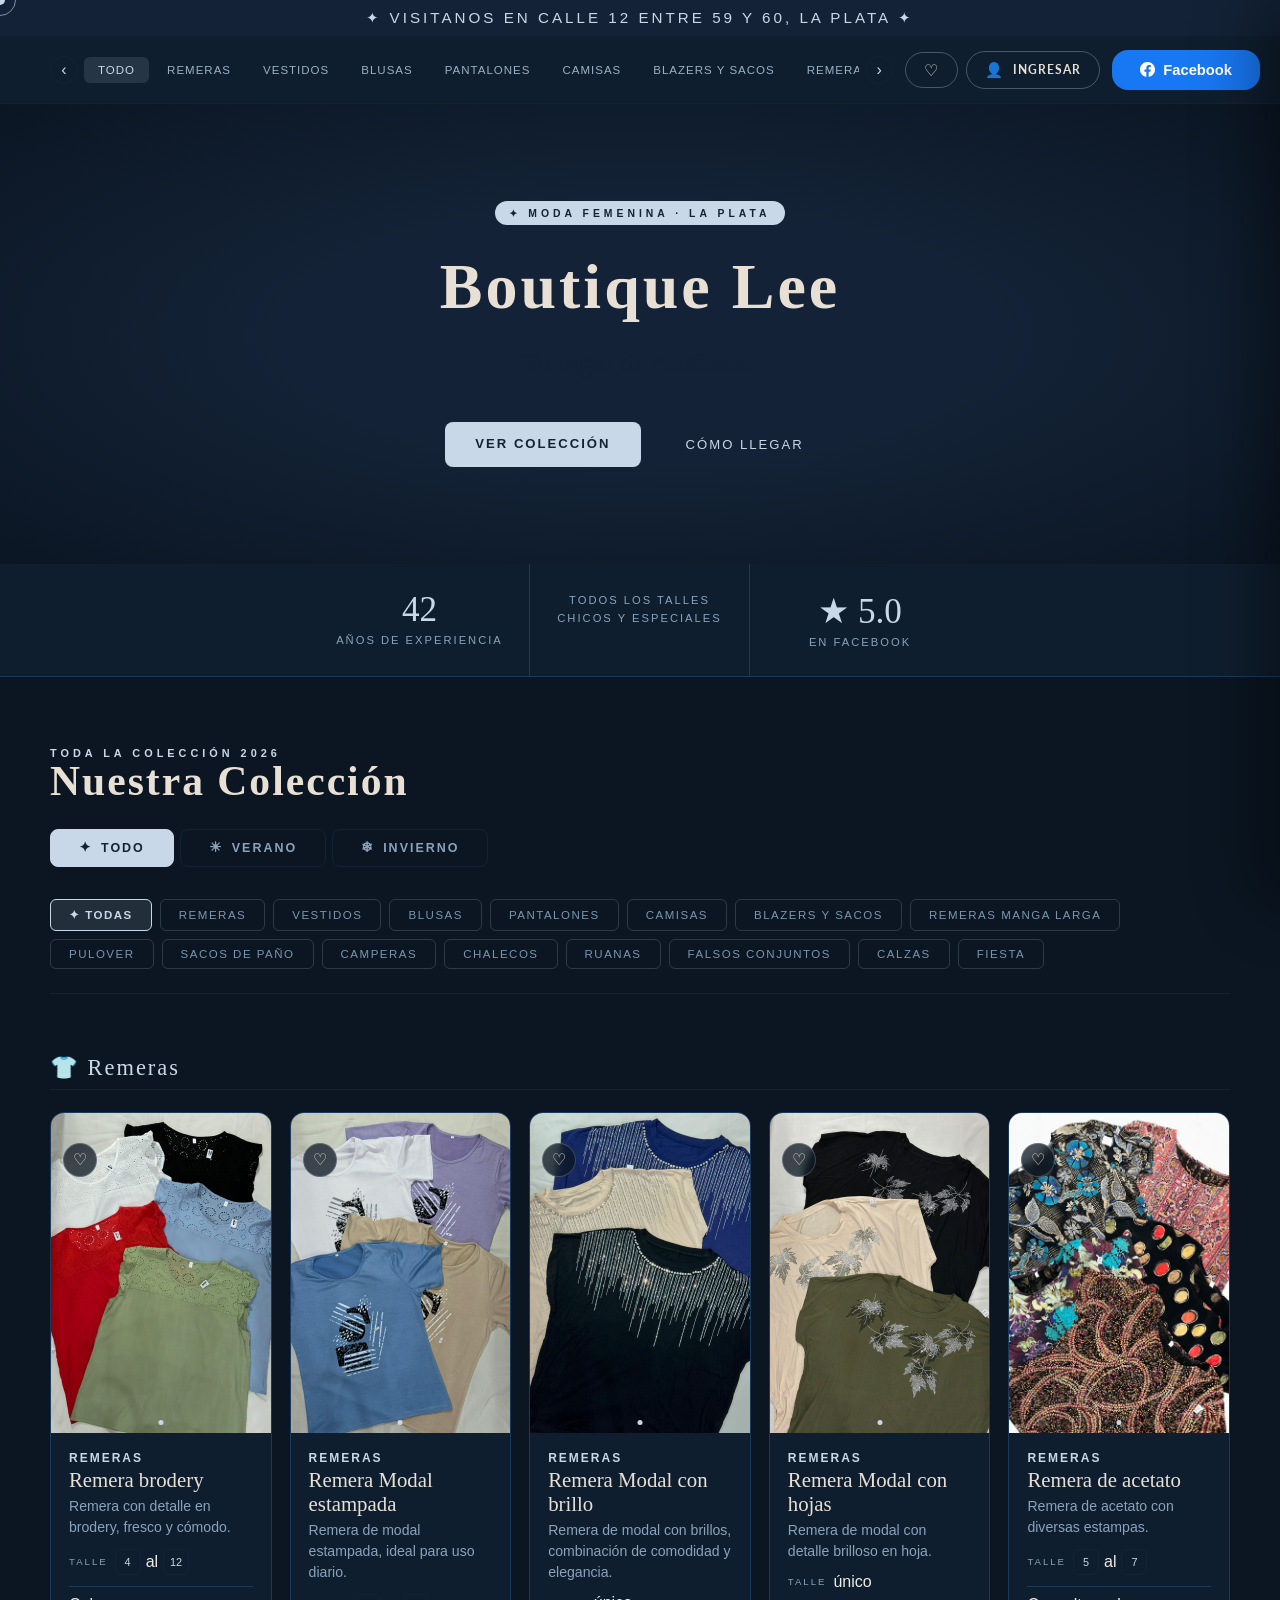
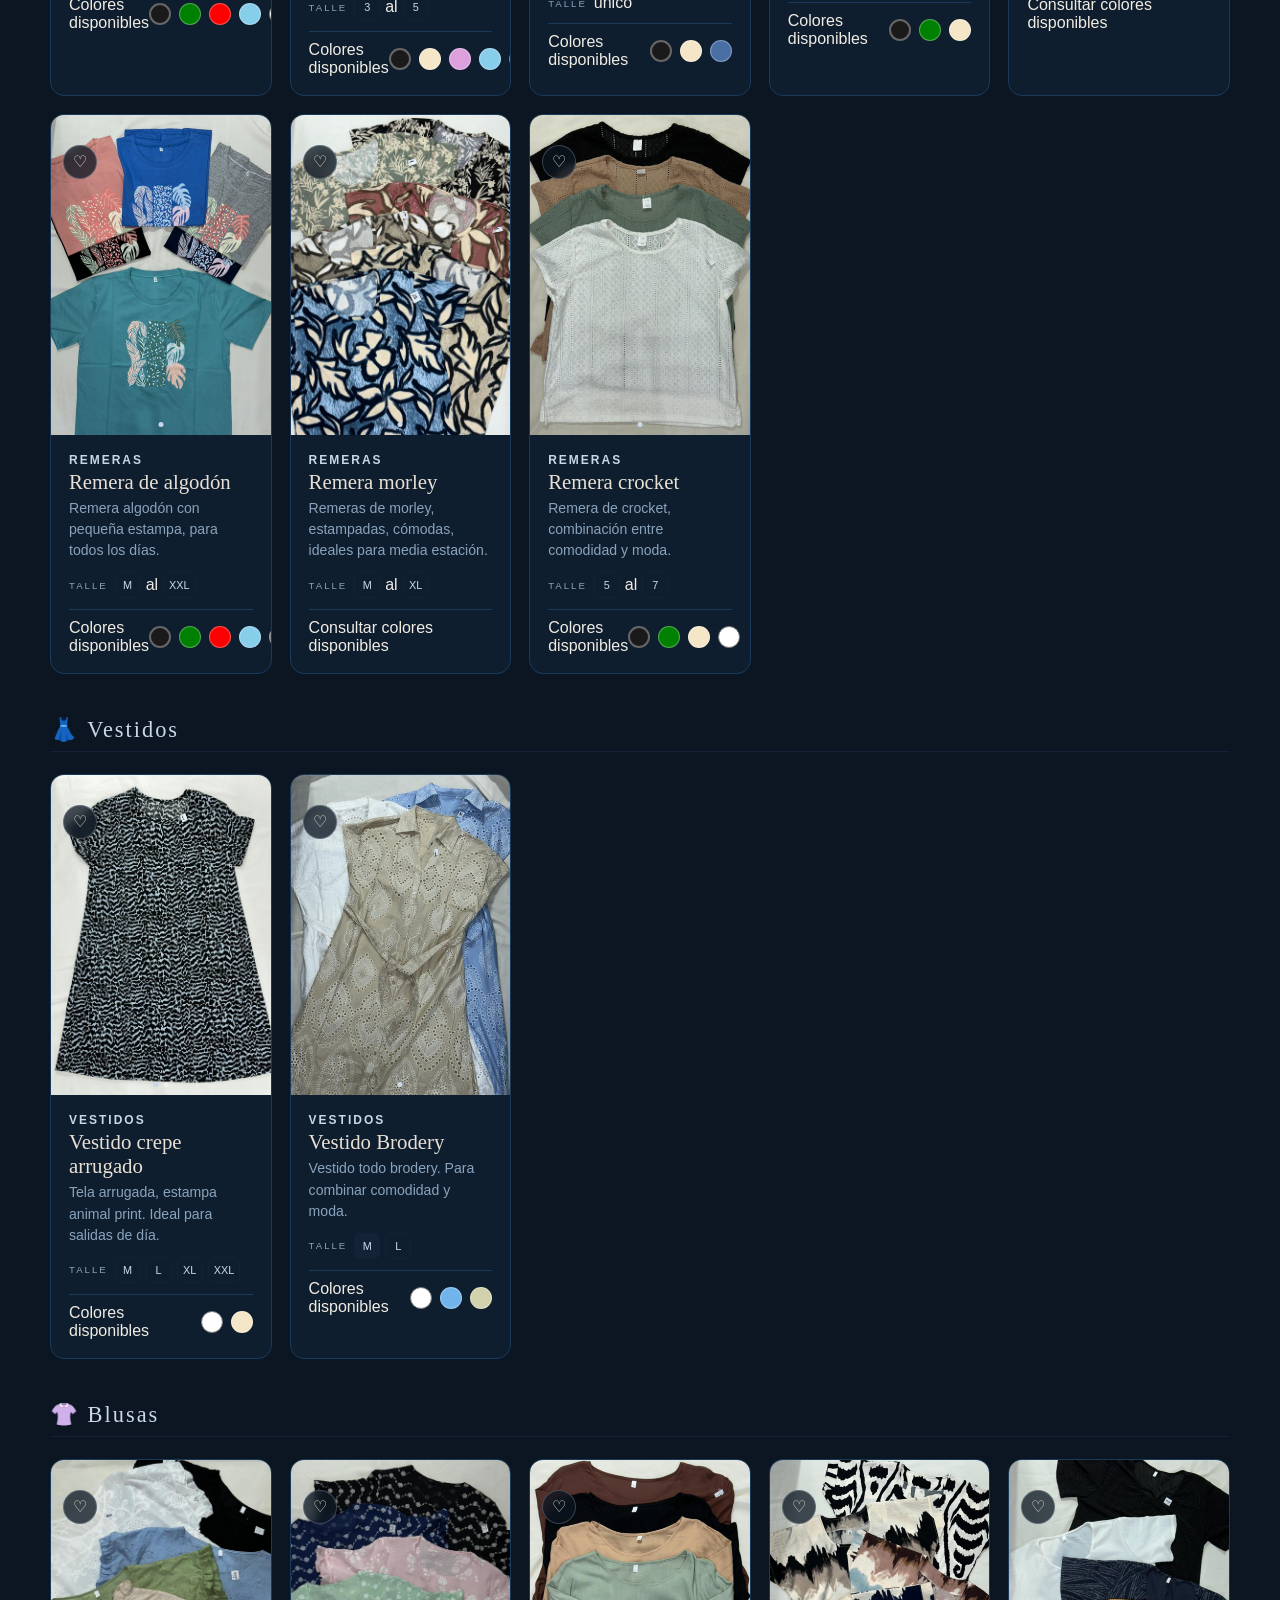
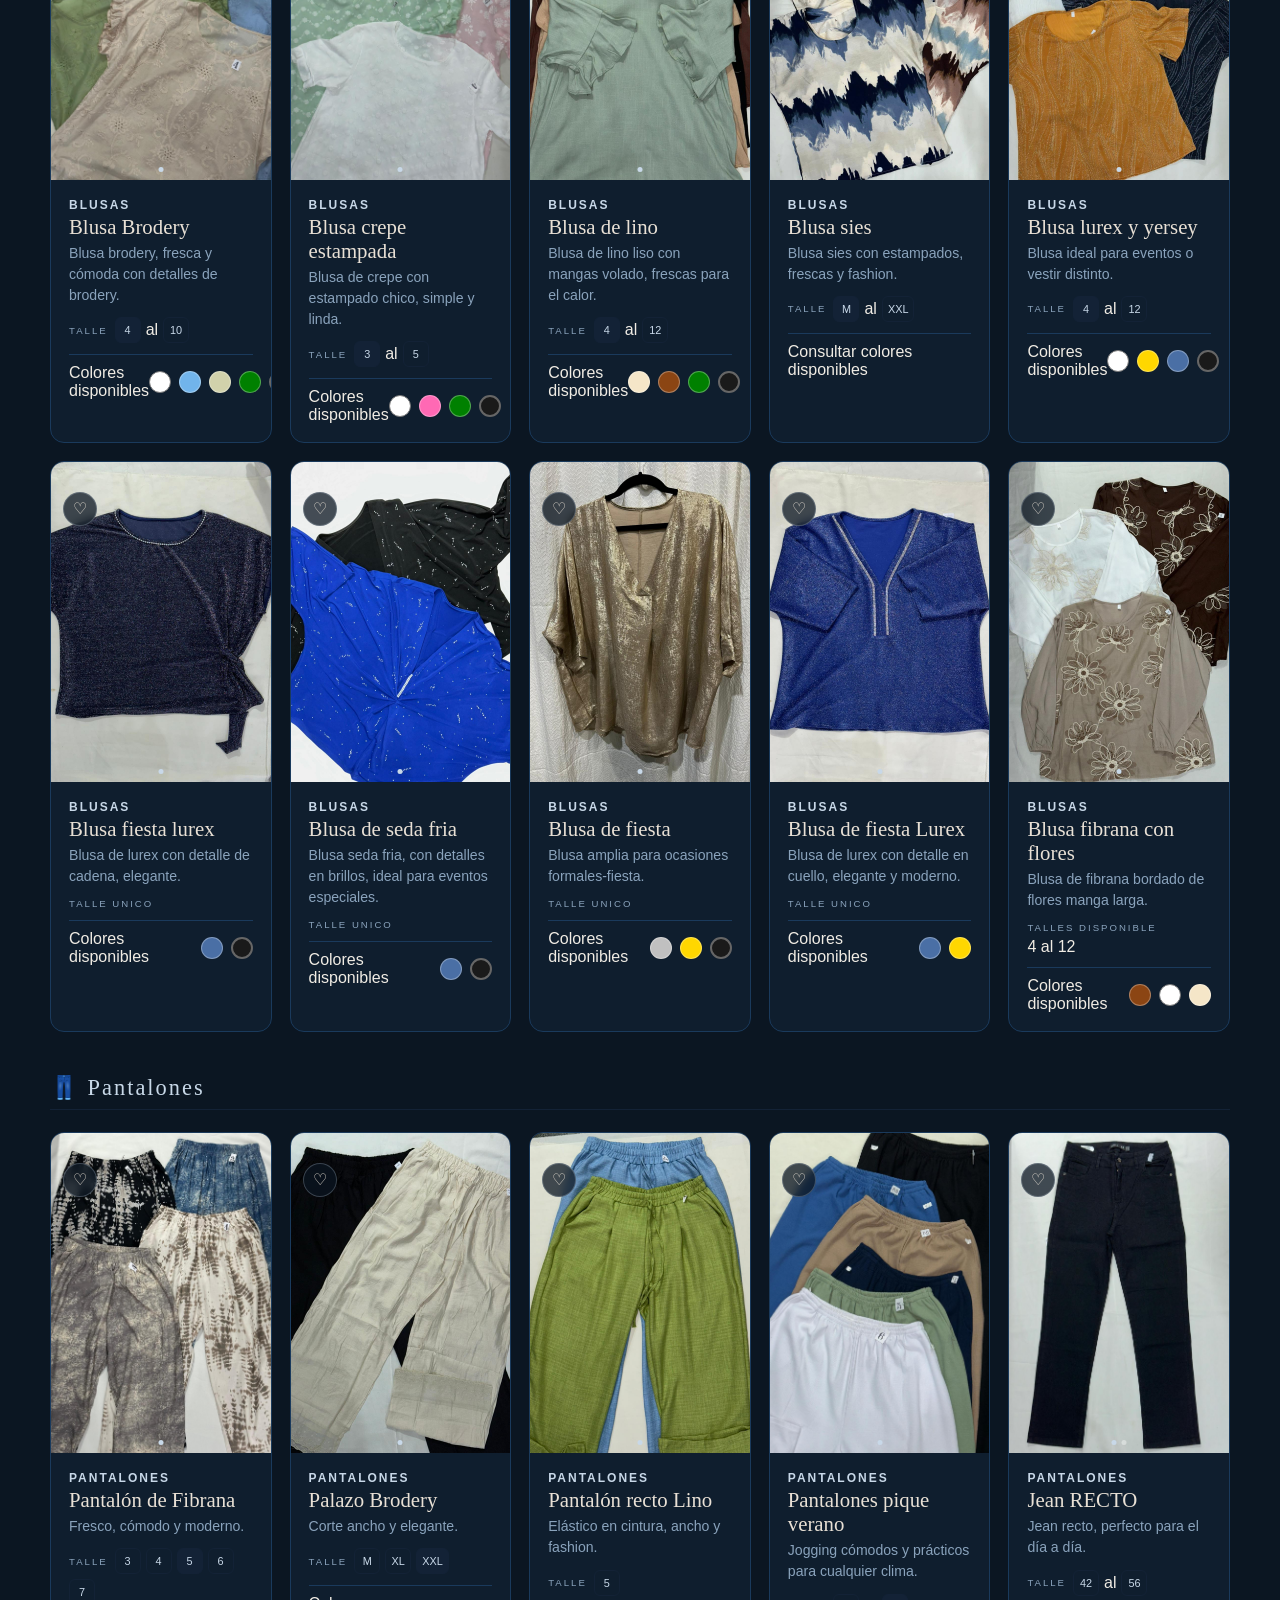
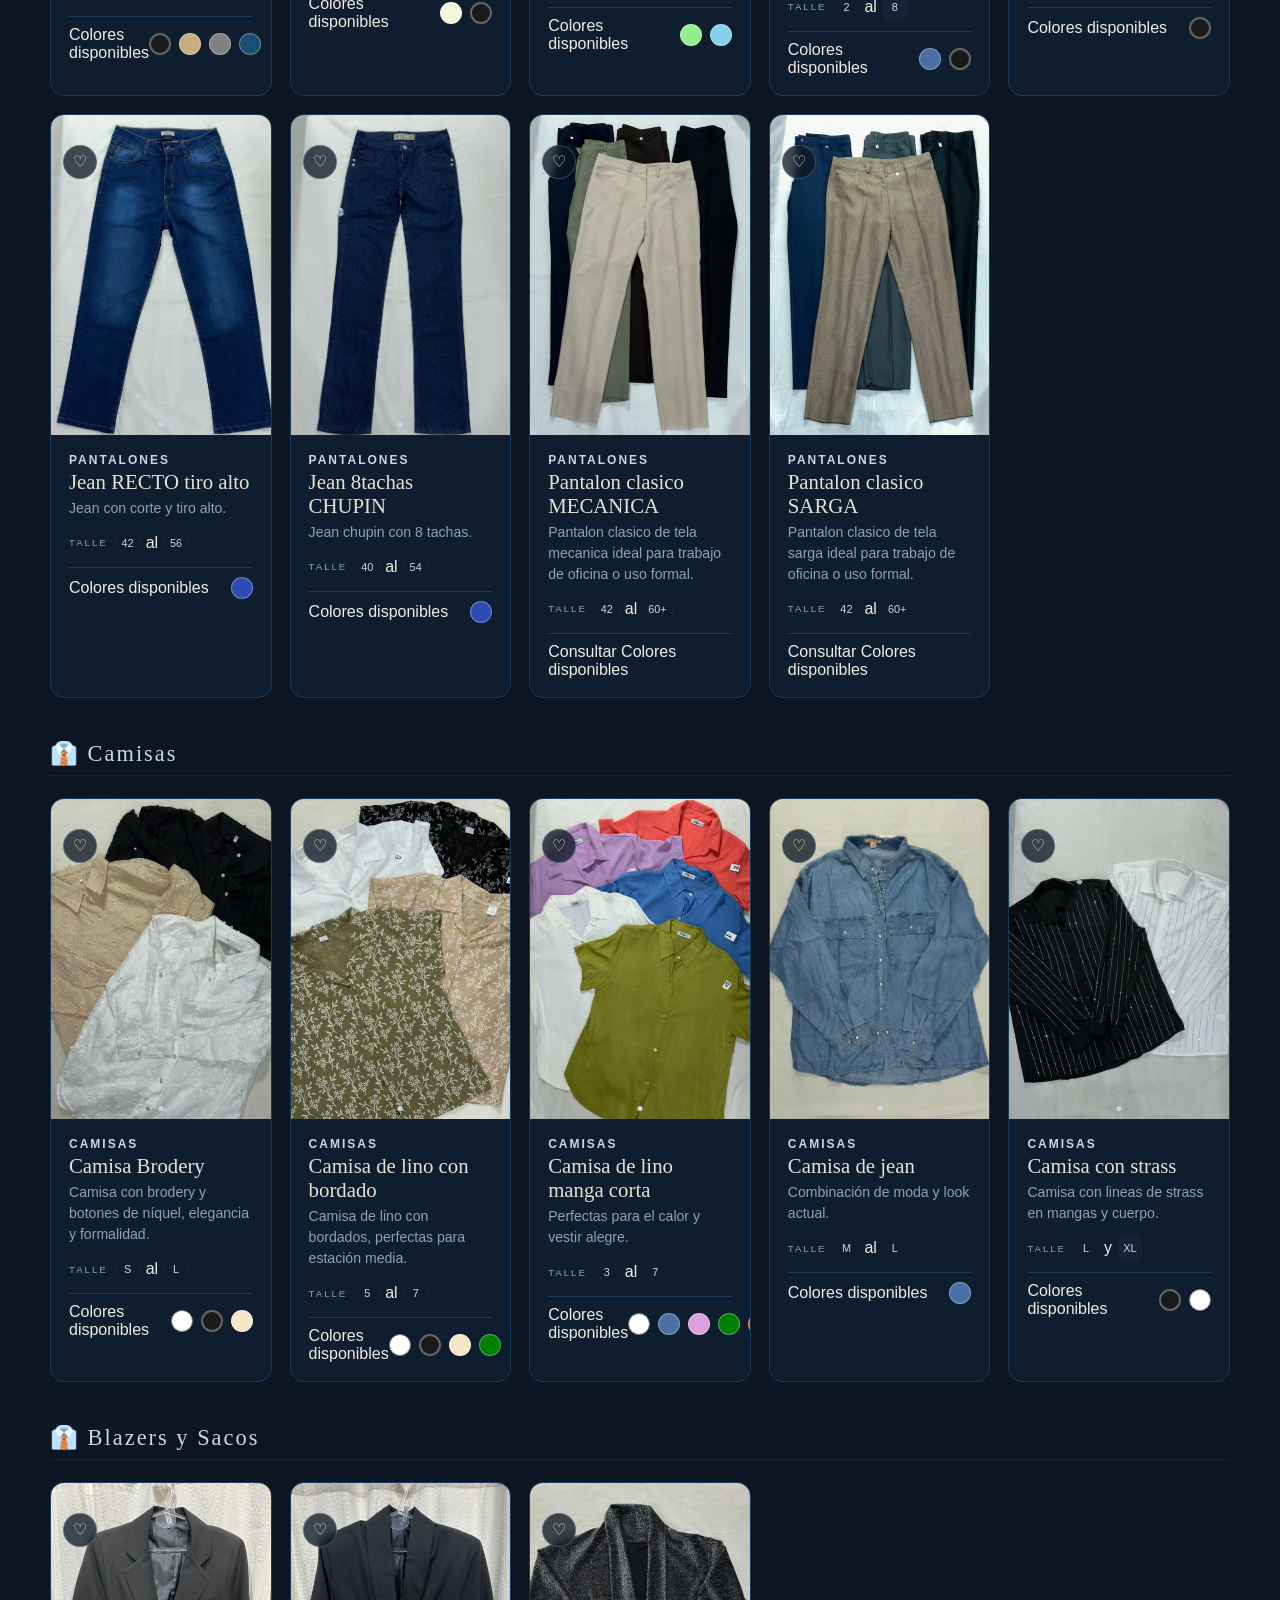
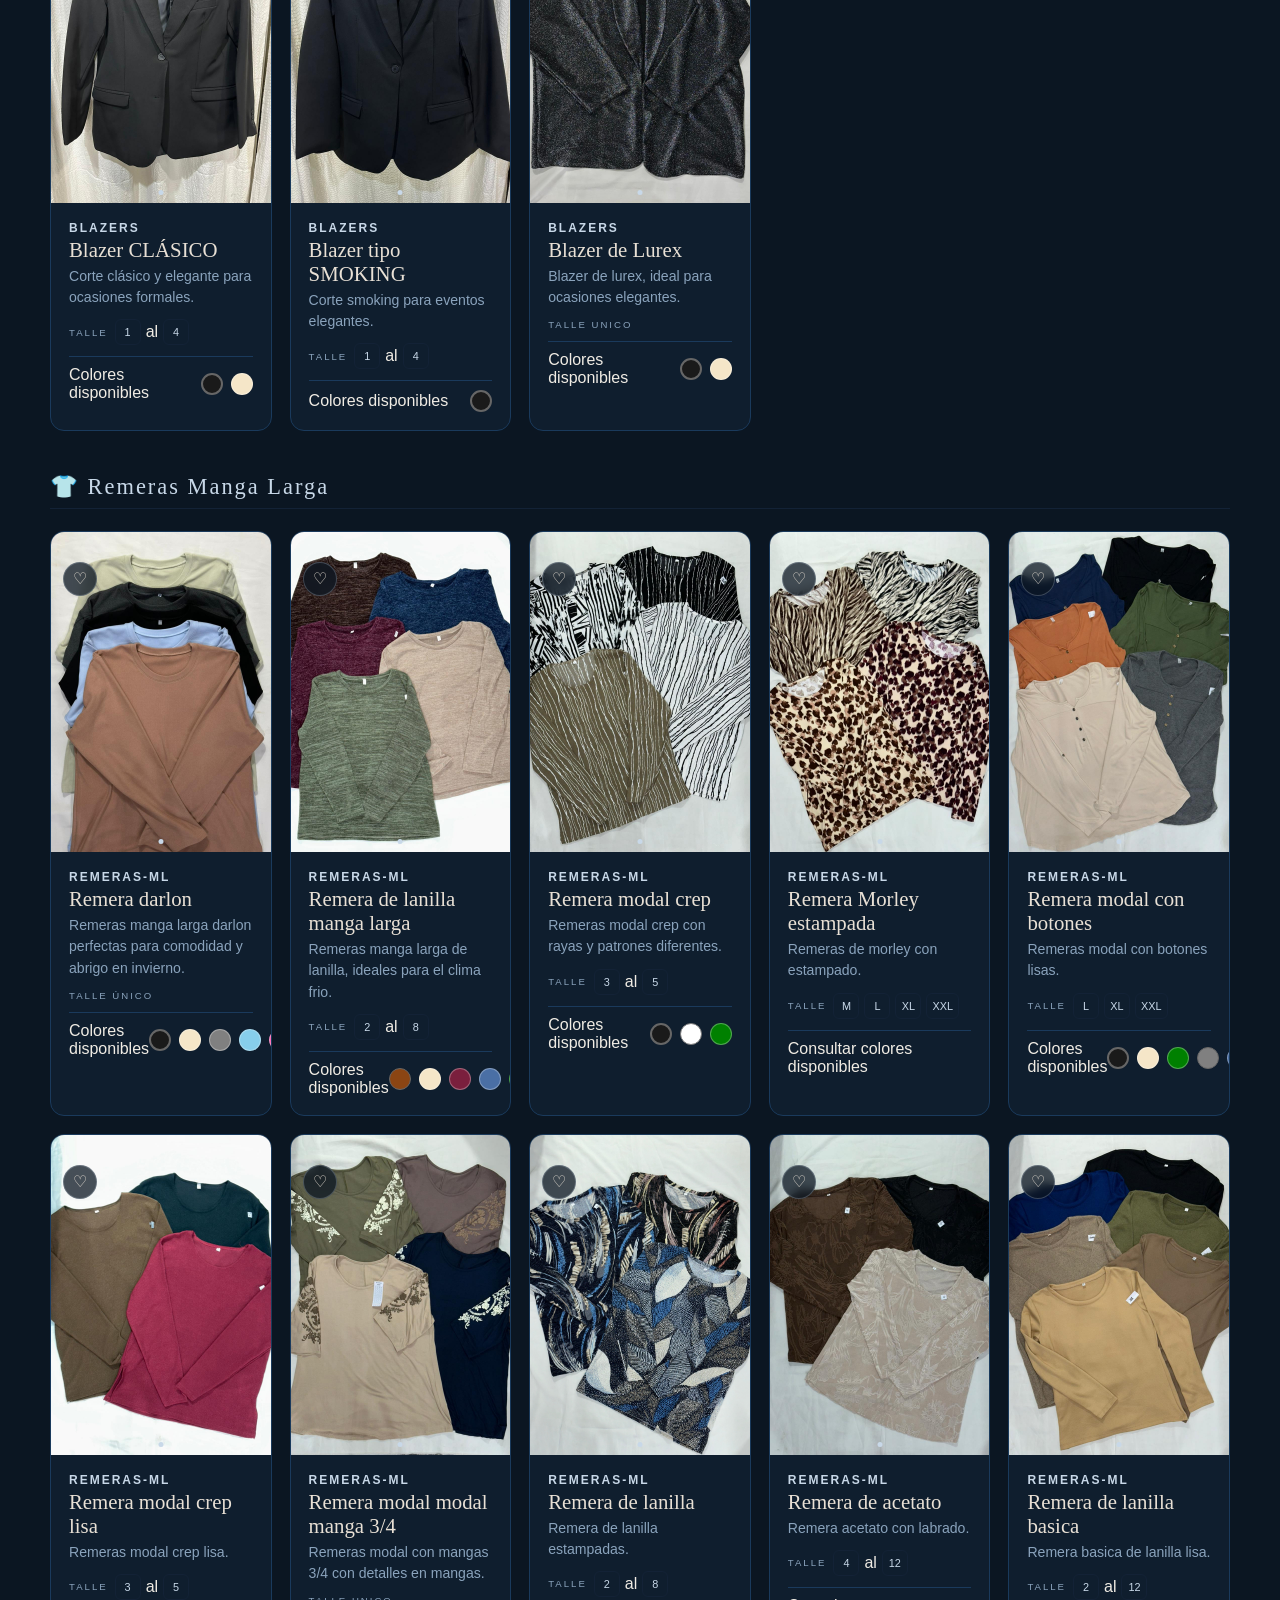
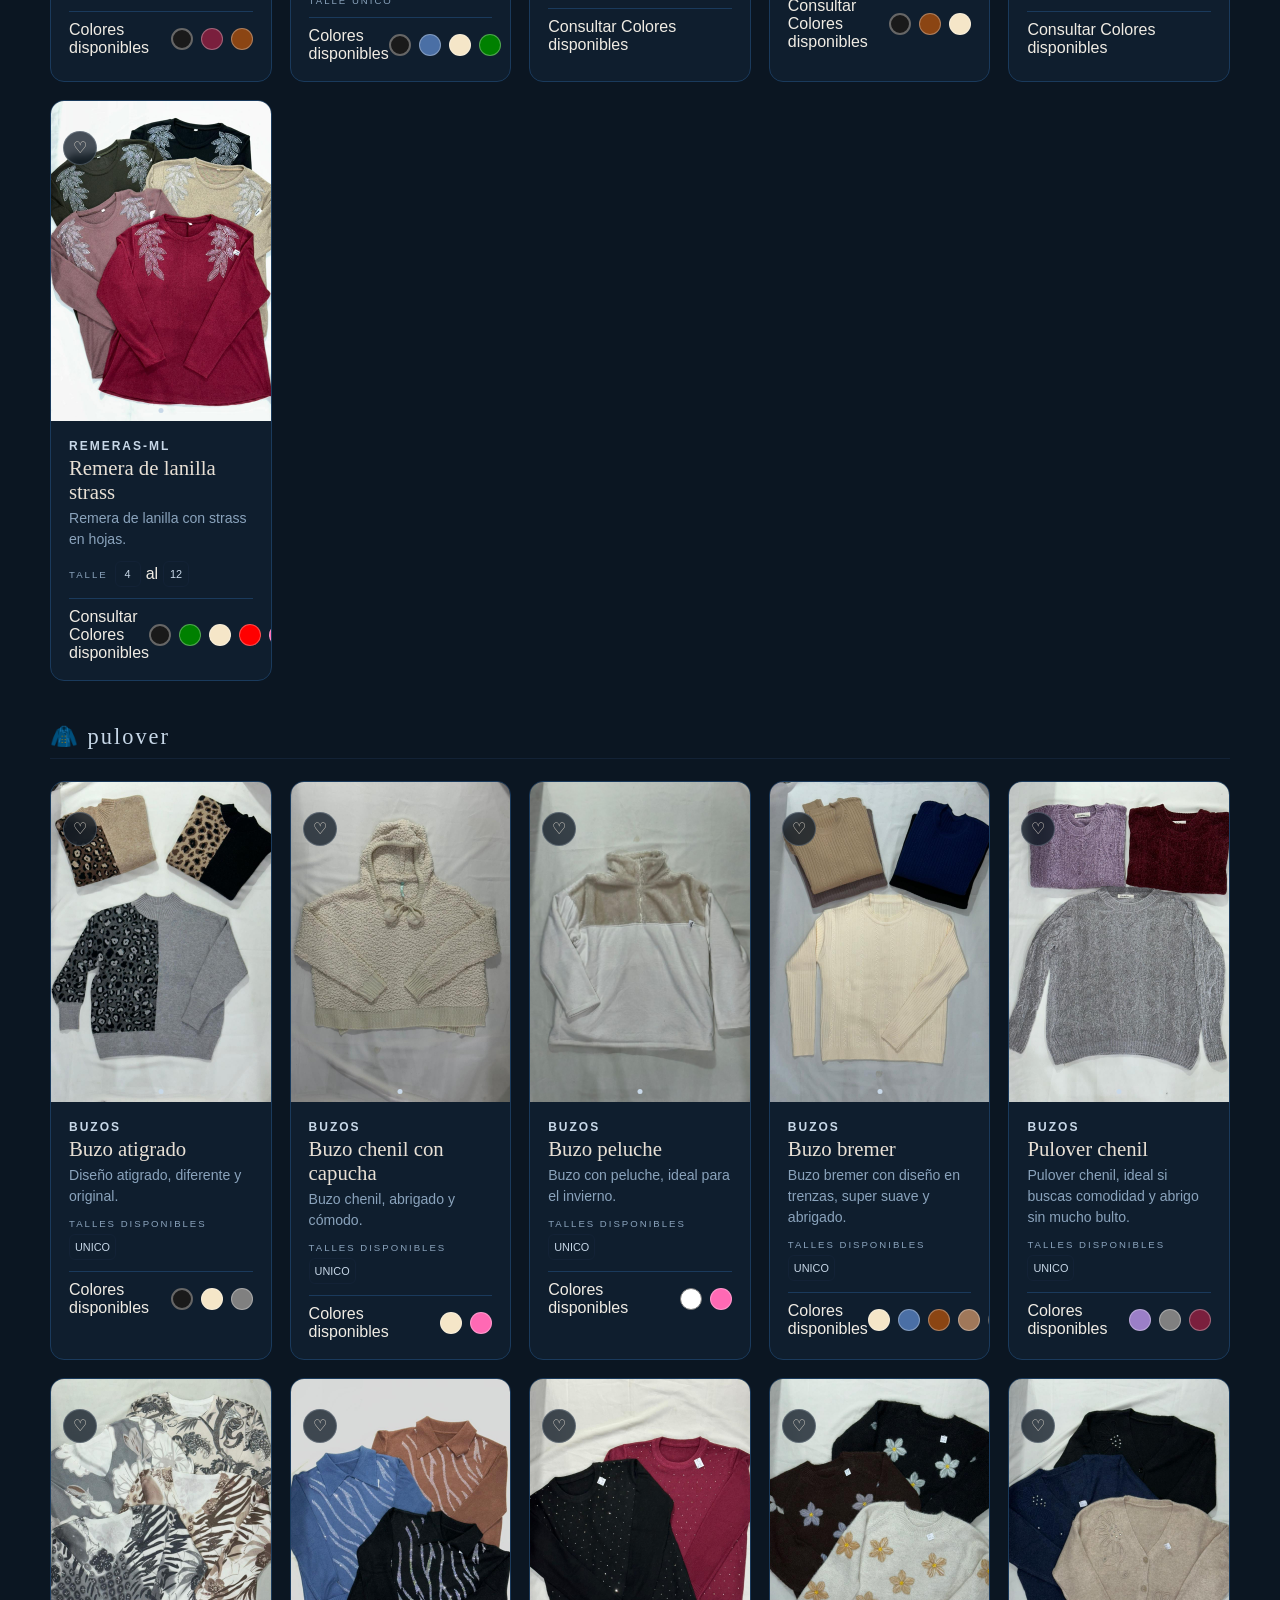
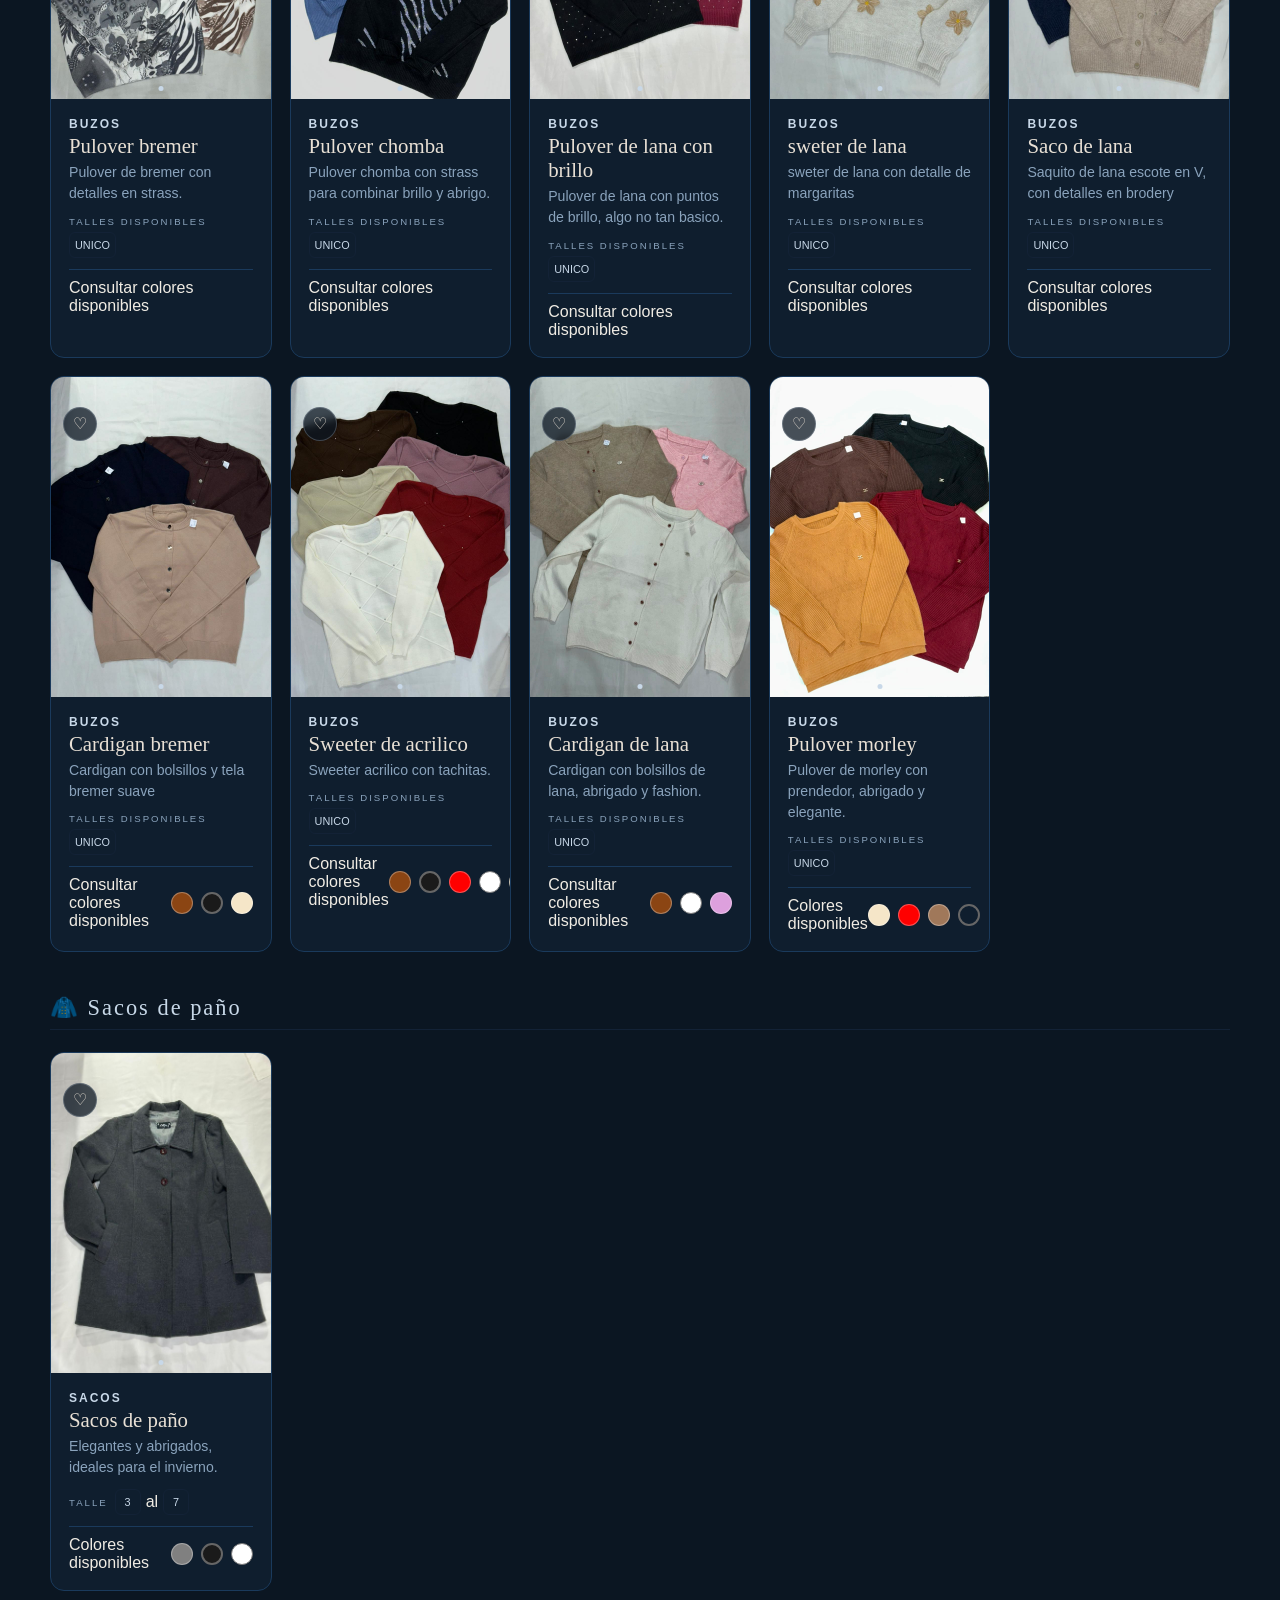
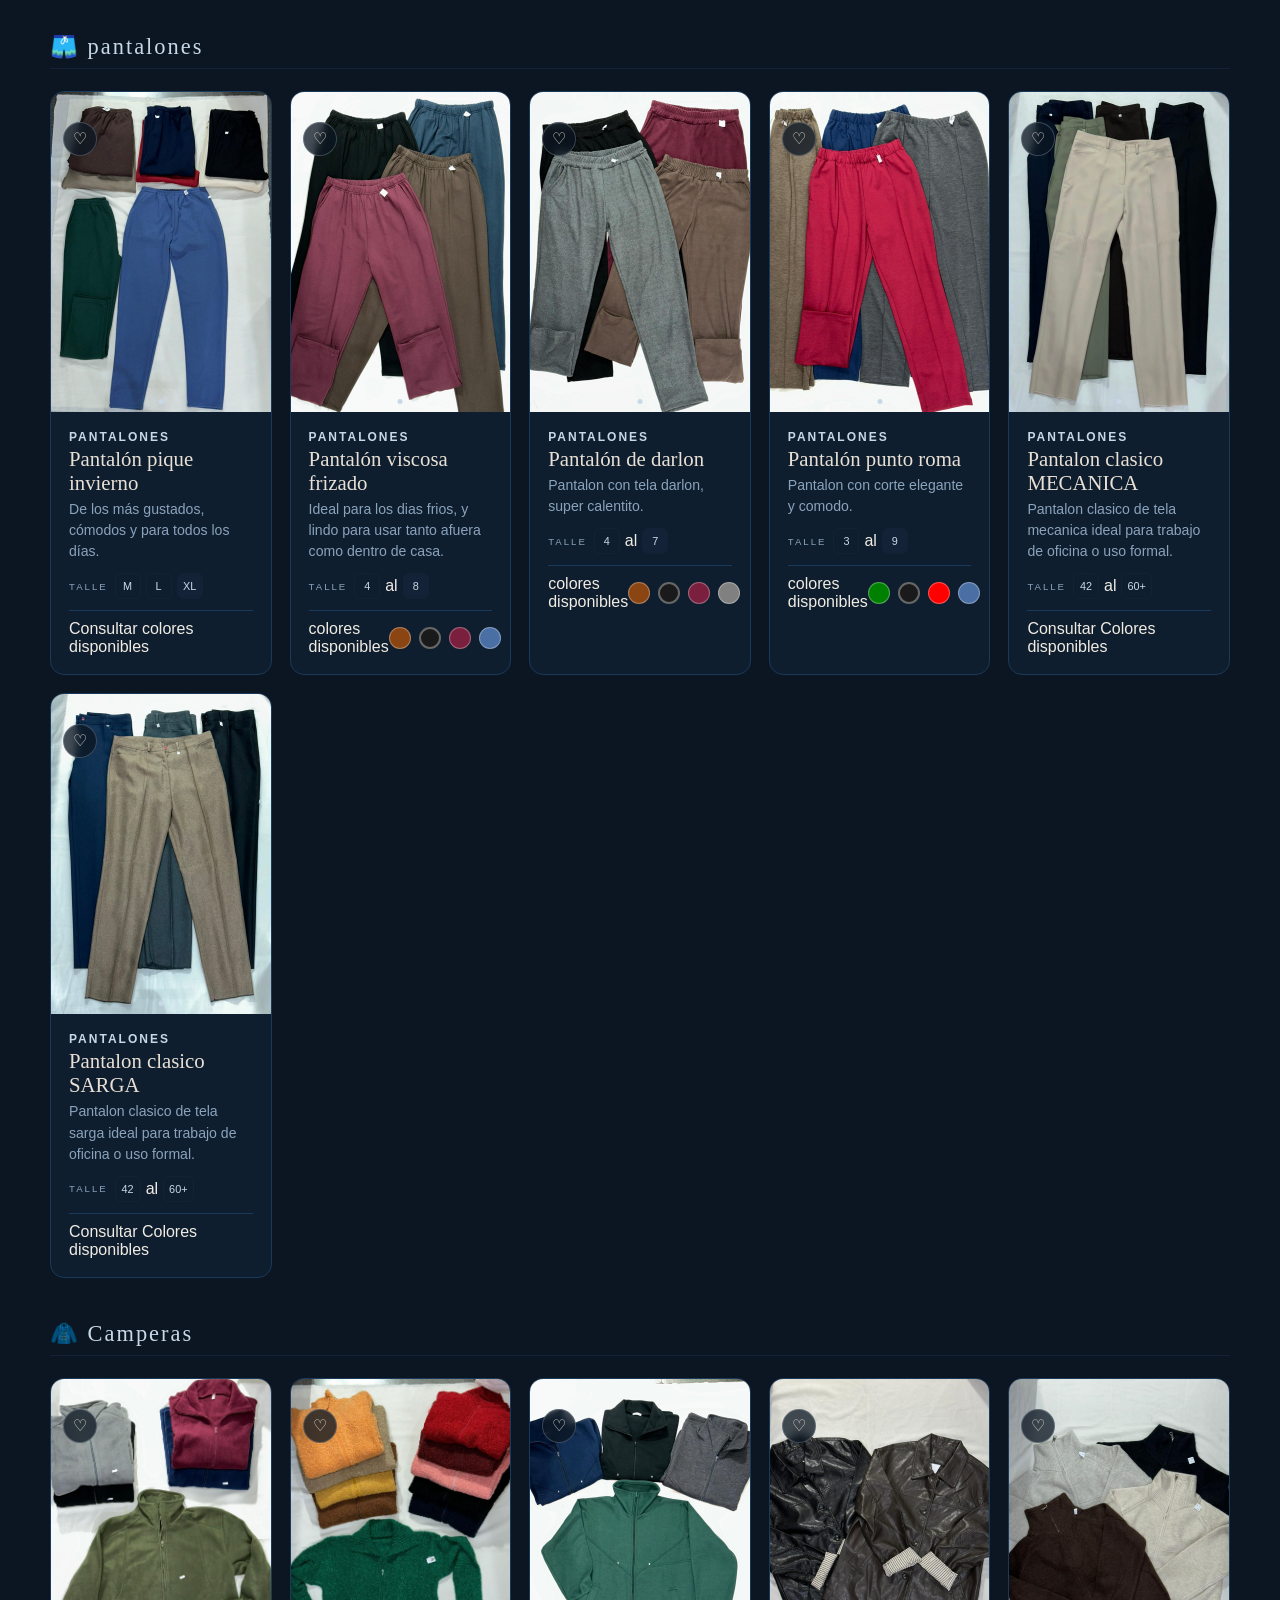
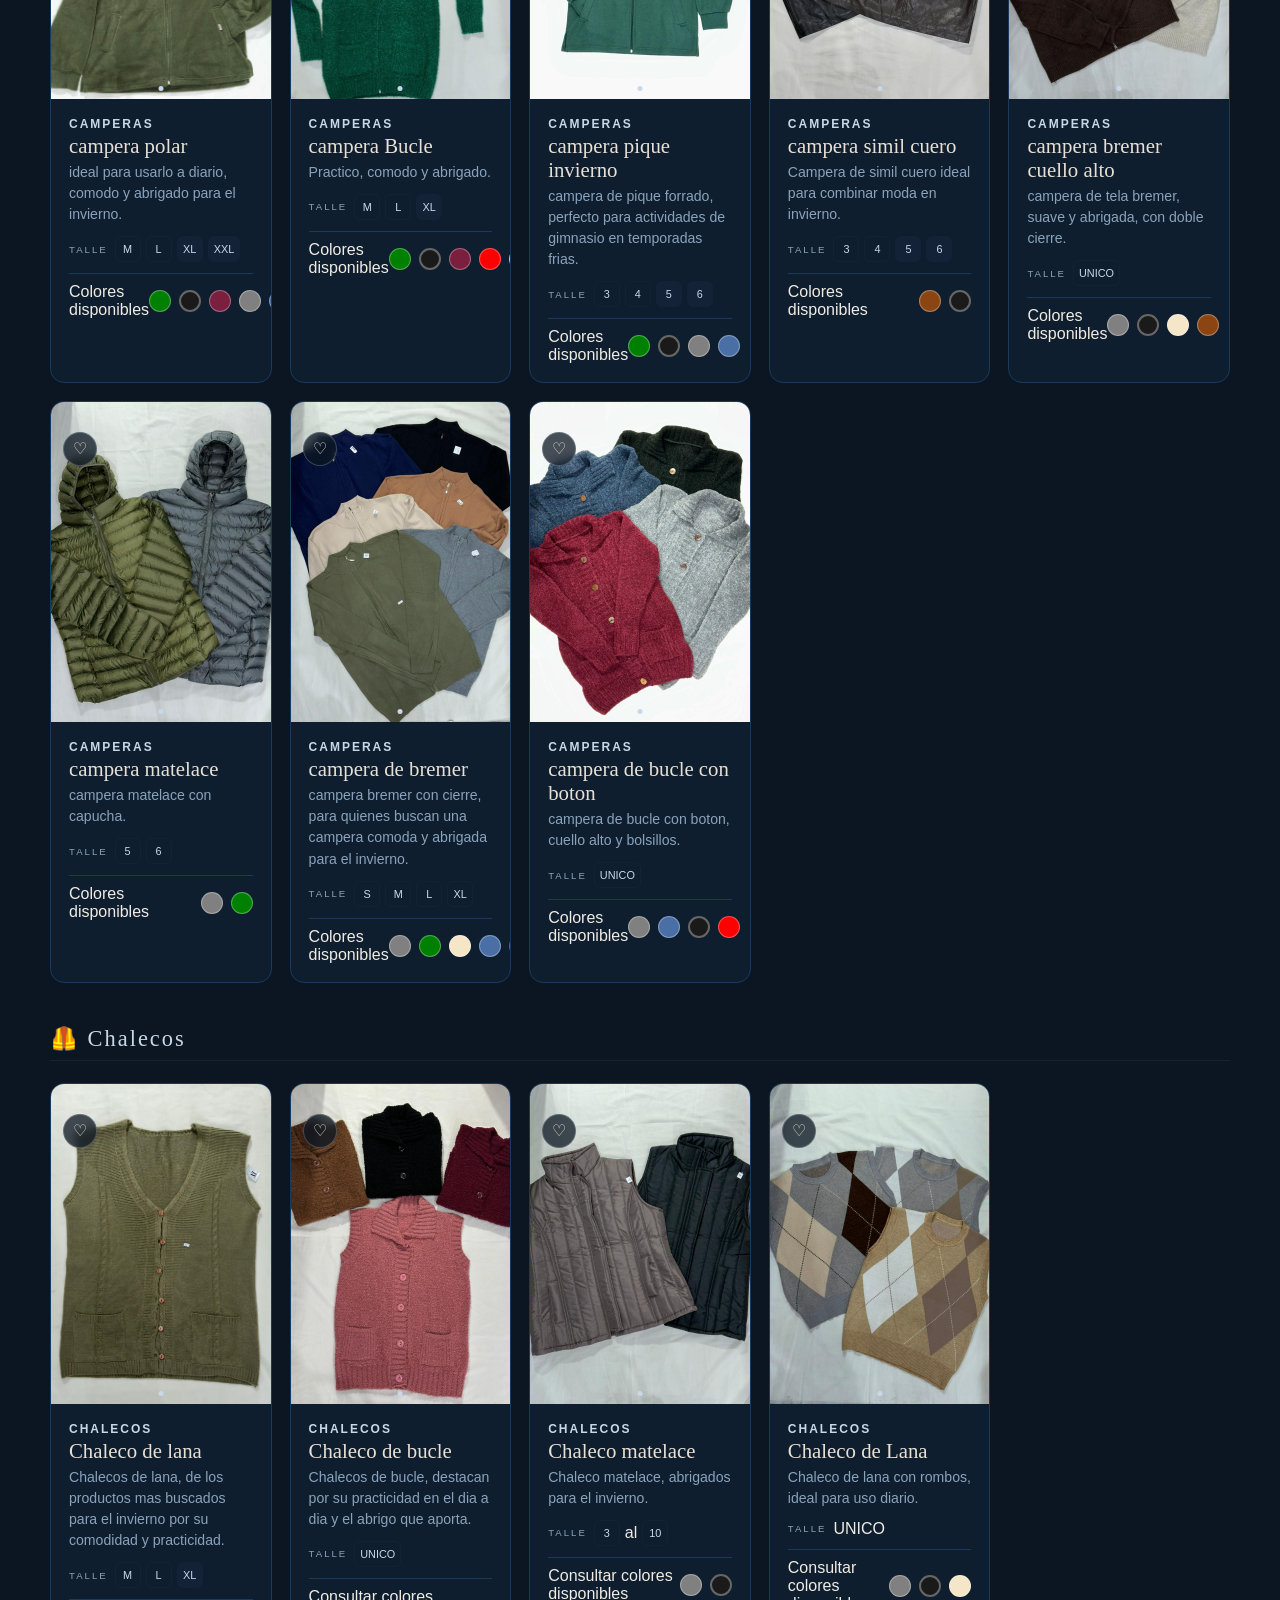
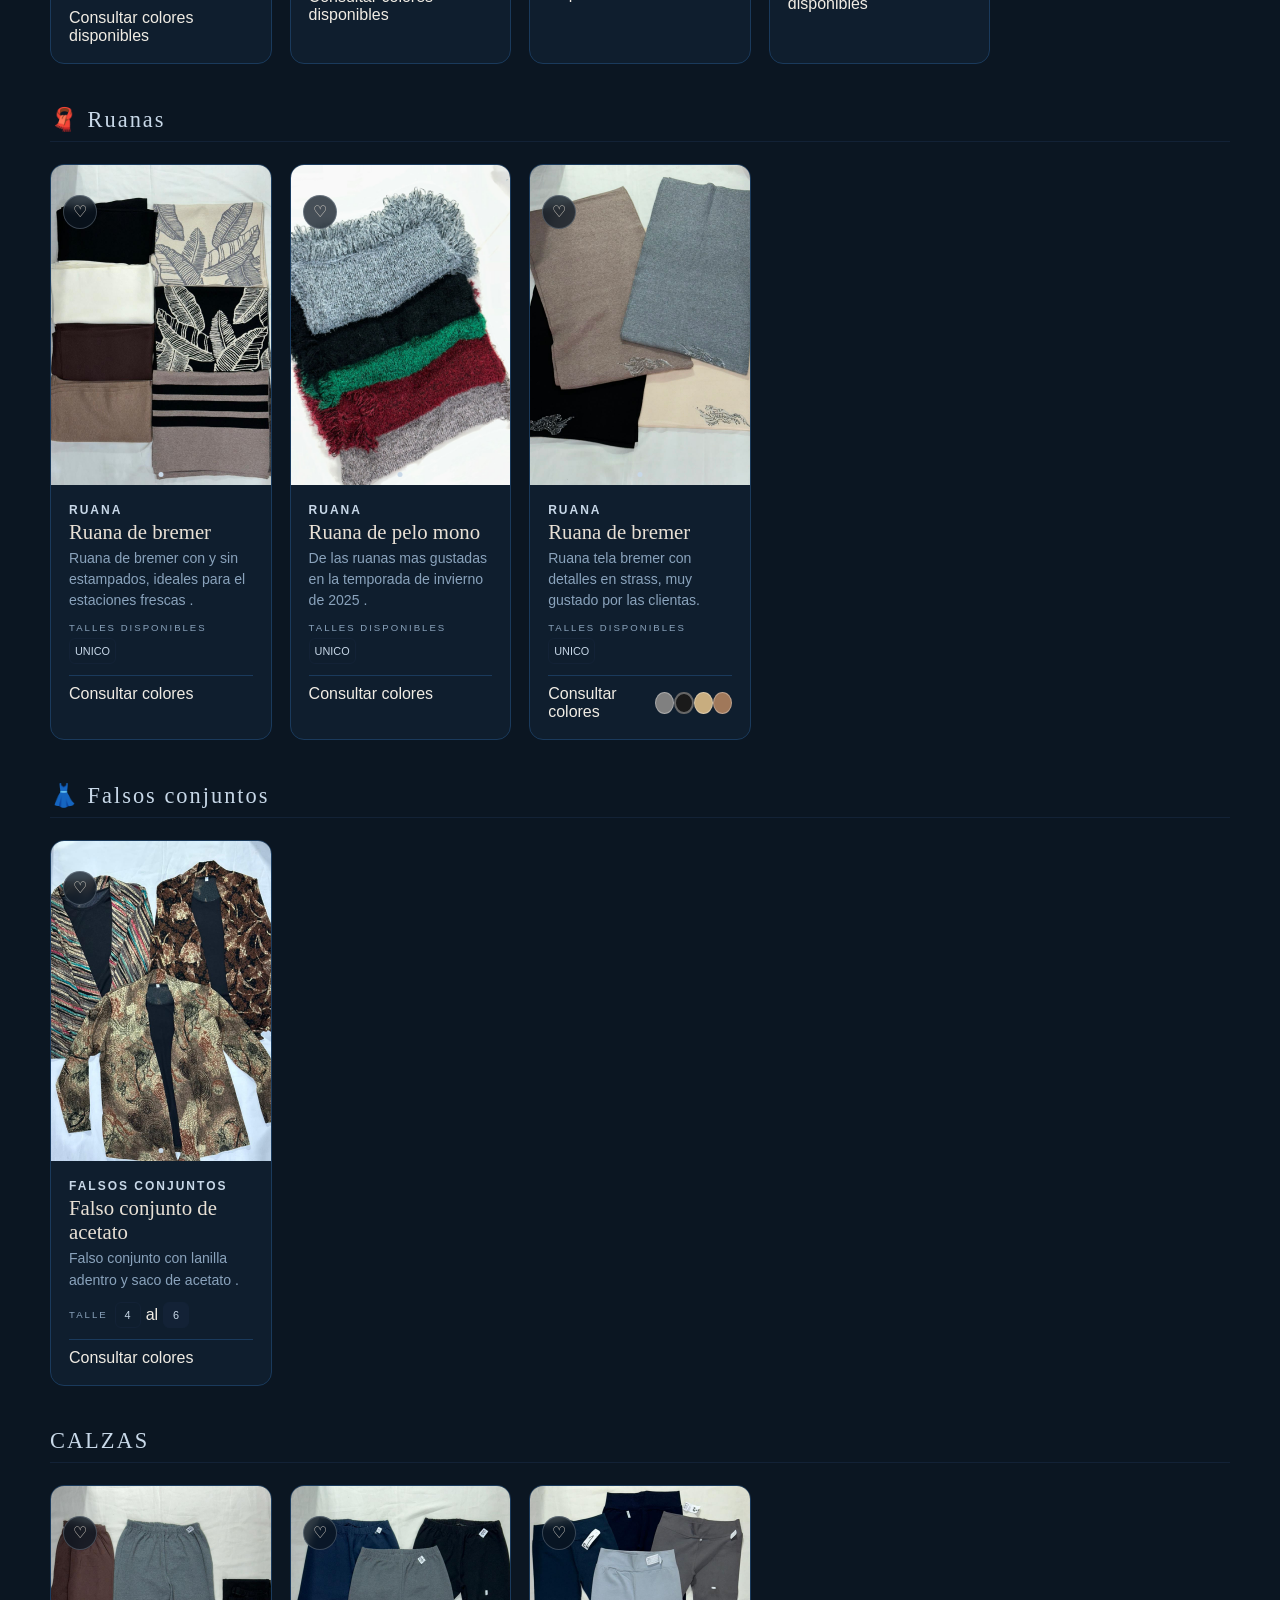
==== commit 774f4f93: "arreglo de bugs de invierno y verano" ====
--- a/index.html
+++ b/index.html
@@ -738,7 +738,7 @@
         </div>
         <div class="tarjeta-body">
           <div class="tarjeta-cat">Pantalones</div>
-          <div class="tarjeta-nombre">Pantalon clasico Sarga</div>
+          <div class="tarjeta-nombre">Pantalon clasico SARGA</div>
           <div class="tarjeta-desc">Pantalon clasico de tela sarga ideal para trabajo de oficina o uso formal.</div>
           <div class="talles-row"><span class="talles-lbl">Talle</span><span class="talle">42</span><div>al</div><span class="talle">60+</span></div>
           <div class="tarjeta-footer">
@@ -1565,9 +1565,10 @@
         <div class="tarjeta-img">
           <div class="slides">
             <div class="slide"><img src="IMG-SLR/abrigos/pulover/pulover-de-morley.jpeg" alt="Pulover morley"></div>
-          <div class="dots"><div class="dot activo"></div></div>
-          <div class="lupa-overlay"><span class="lupa-ico">🔍</span></div>
-        </div>
+          </div>                          <!-- ← este cierra .slides -->
+          <div class="dots"><div class="dot activo"></div></div>
+          <div class="lupa-overlay"><span class="lupa-ico">🔍</span></div>
+        </div>                            <!-- ← este cierra .tarjeta-img -->
         <div class="tarjeta-body">
           <div class="tarjeta-cat">Buzos</div>
           <div class="tarjeta-nombre">Pulover morley</div>
@@ -1701,7 +1702,7 @@
   </div>
 </div>
 
-<div class="tarjeta fade-in" data-cat="pantalones" data-temporada="verano">
+<div class="tarjeta fade-in" data-cat="pantalones" data-temporada="invierno">
         
         <div class="tarjeta-img">
           <div class="slides">
@@ -1721,7 +1722,7 @@
         </div>
       </div>
 
-      <div class="tarjeta fade-in" data-cat="pantalones" data-temporada="verano">
+      <div class="tarjeta fade-in" data-cat="pantalones" data-temporada="invierno">
         
         <div class="tarjeta-img">
           <div class="slides">
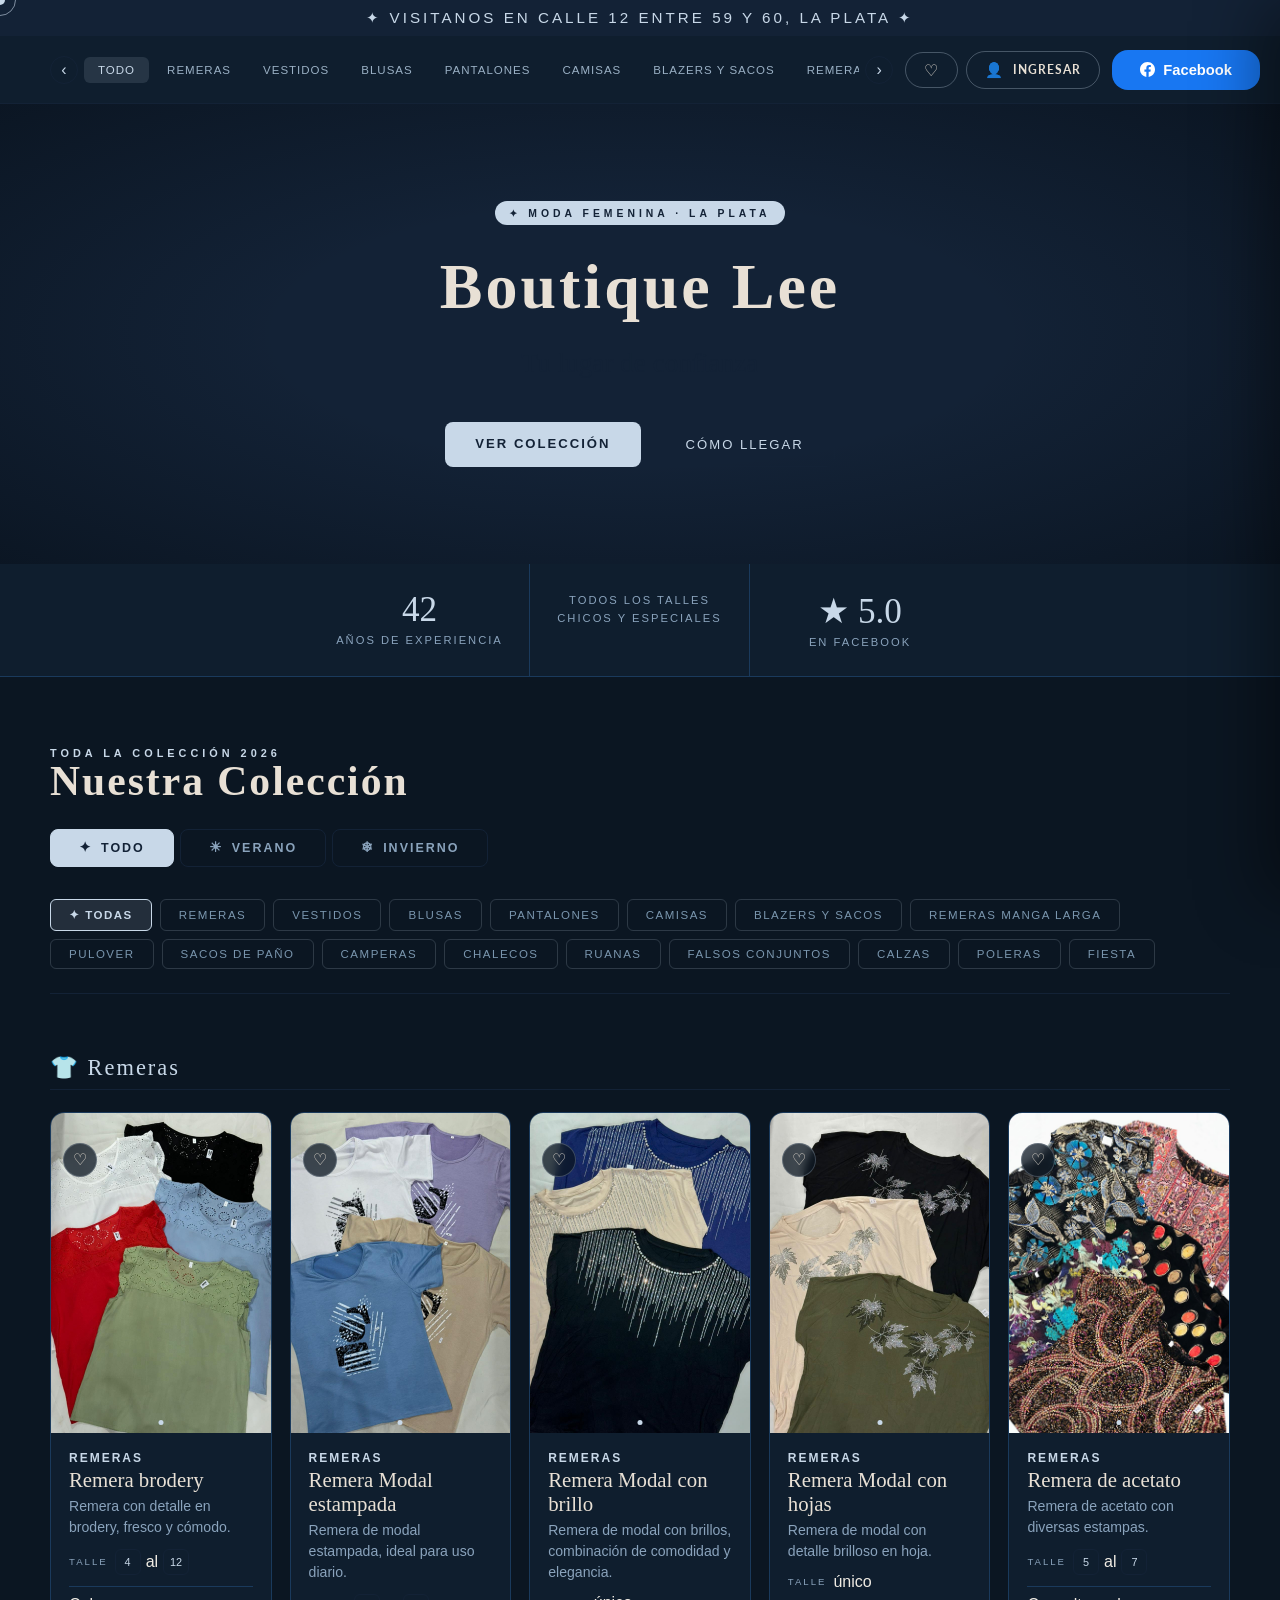
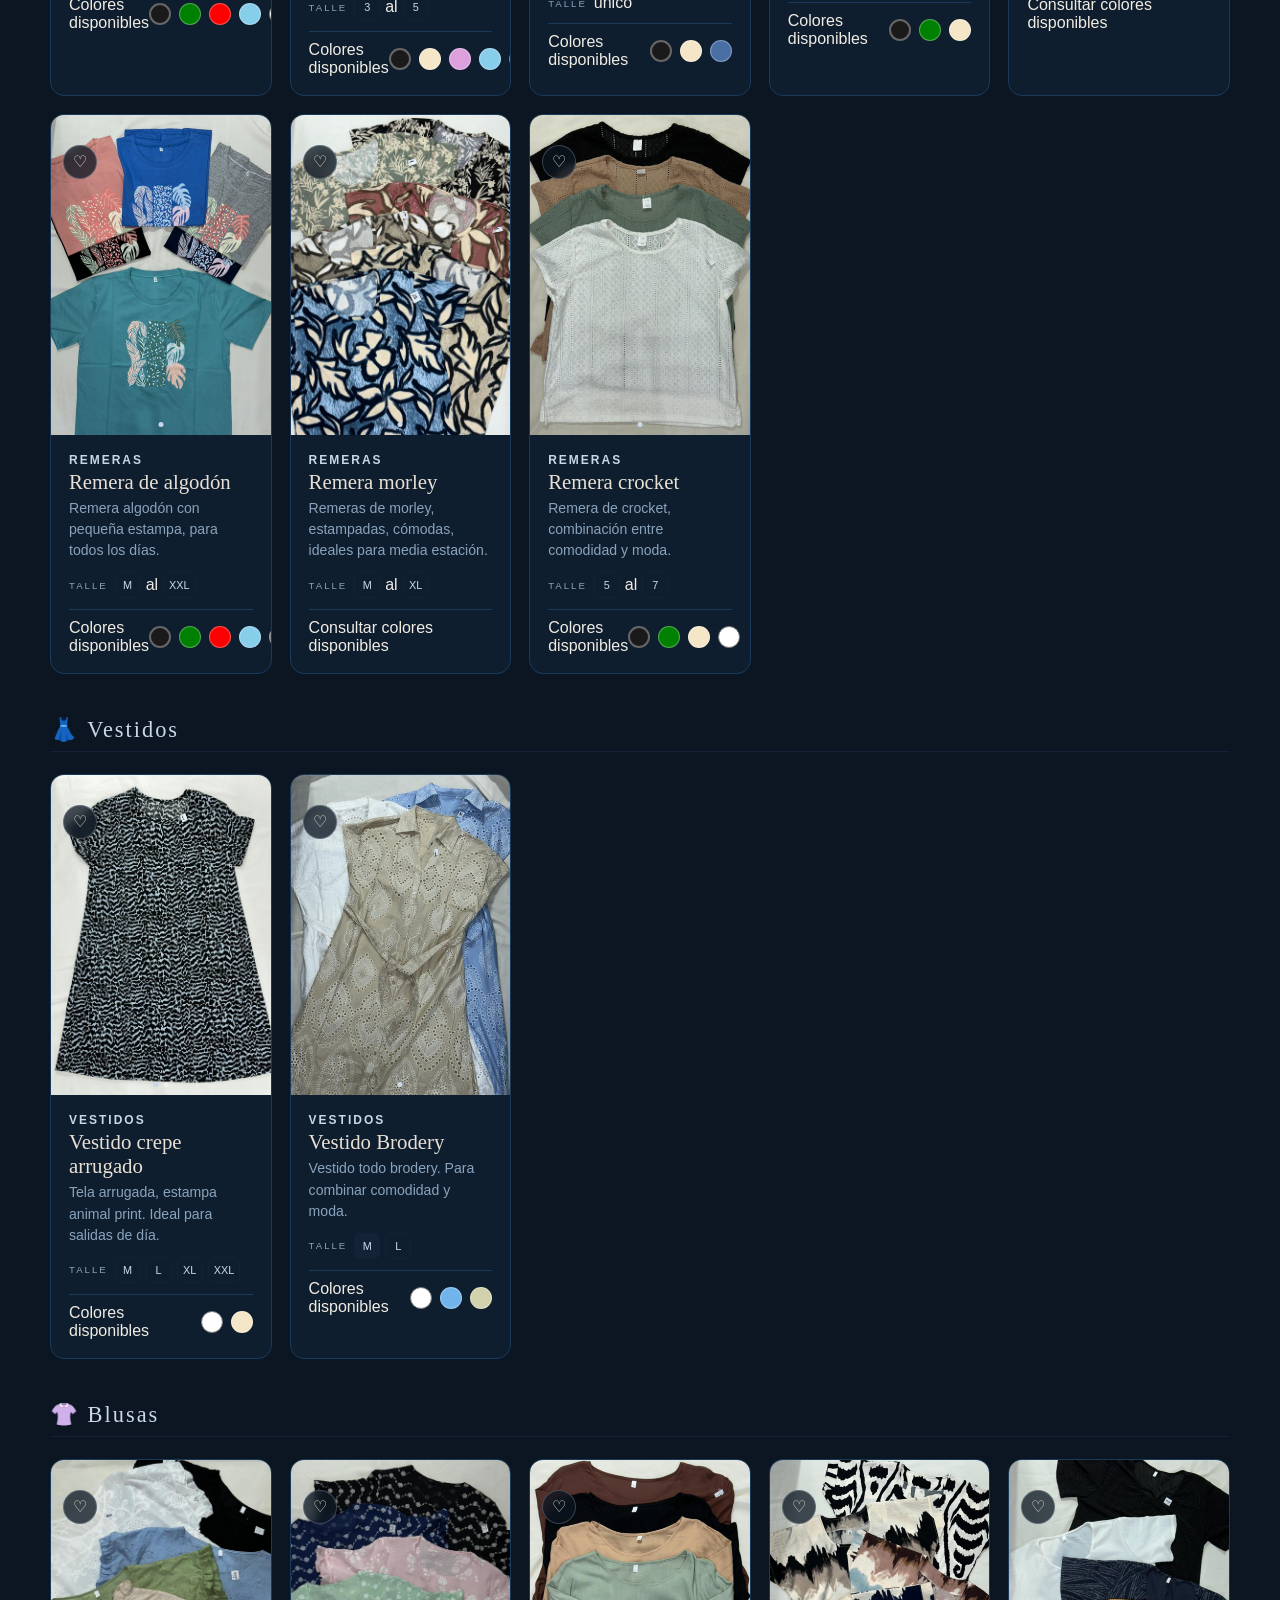
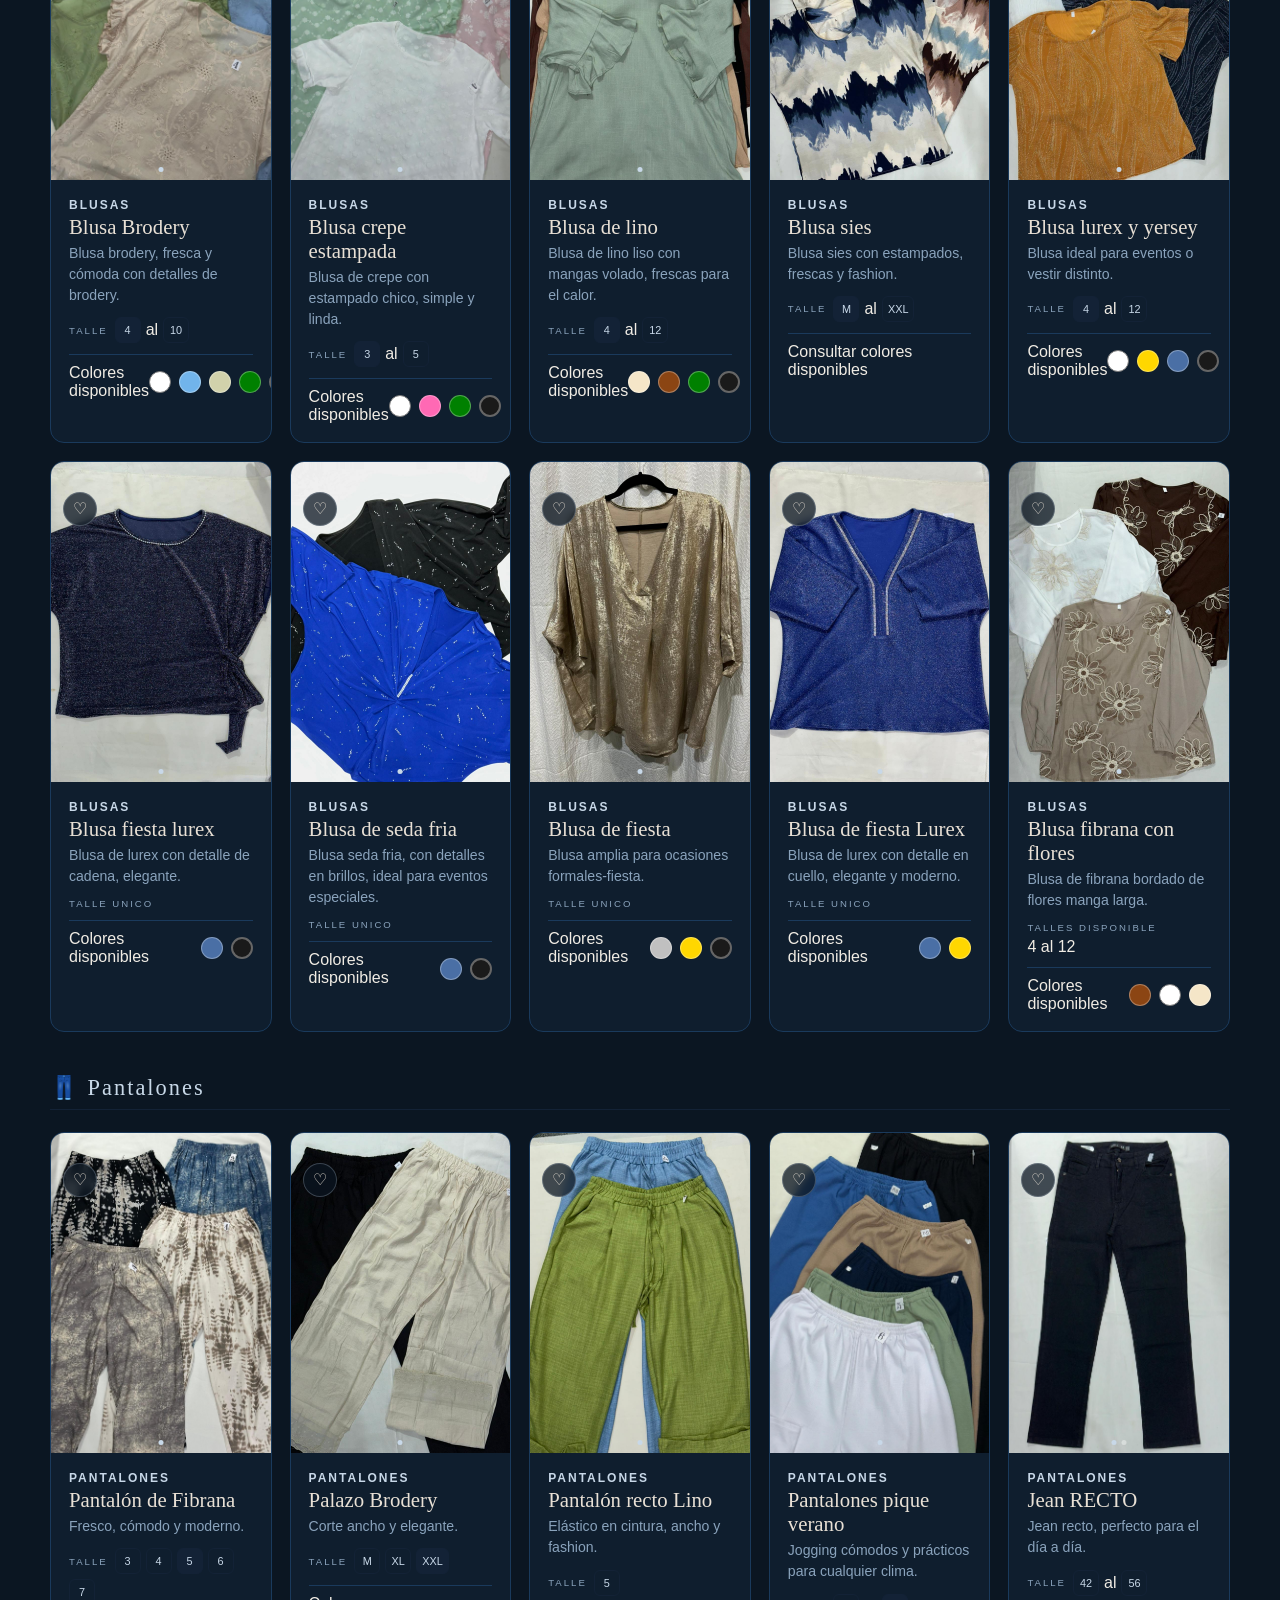
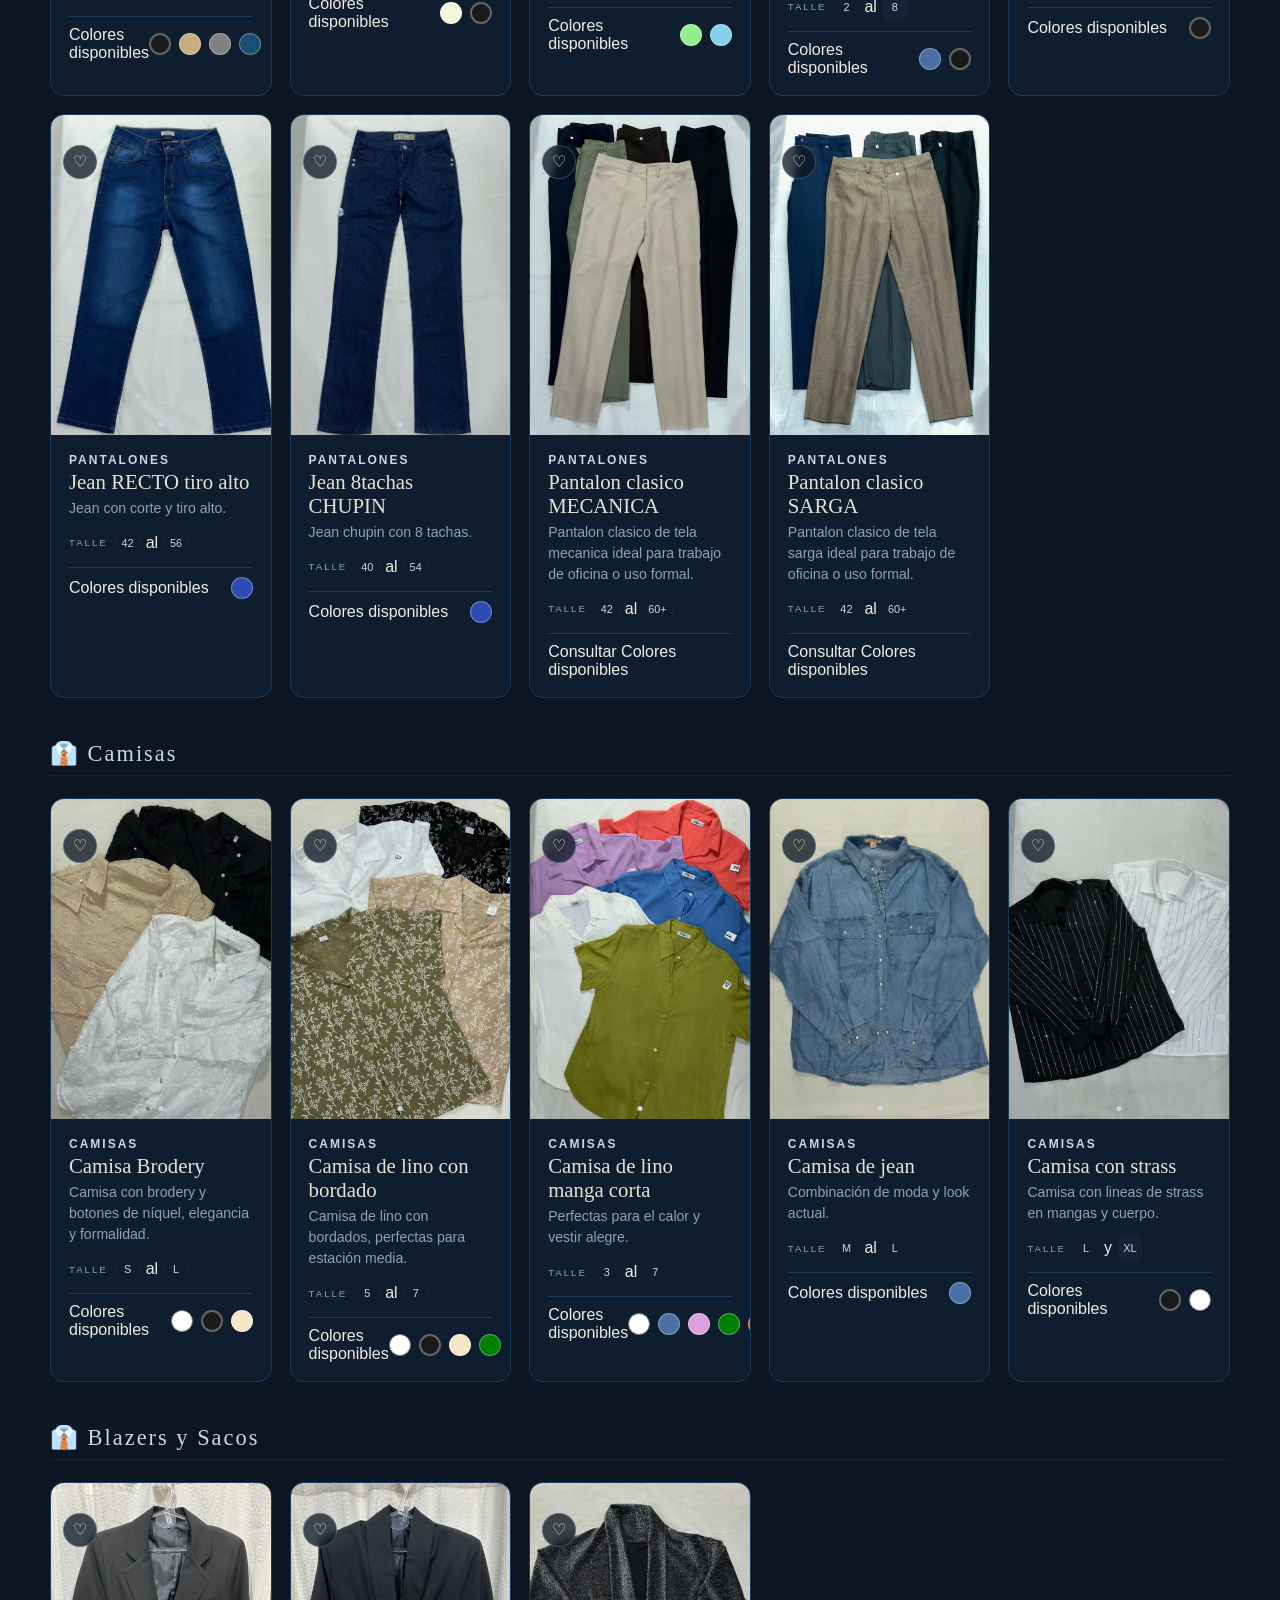
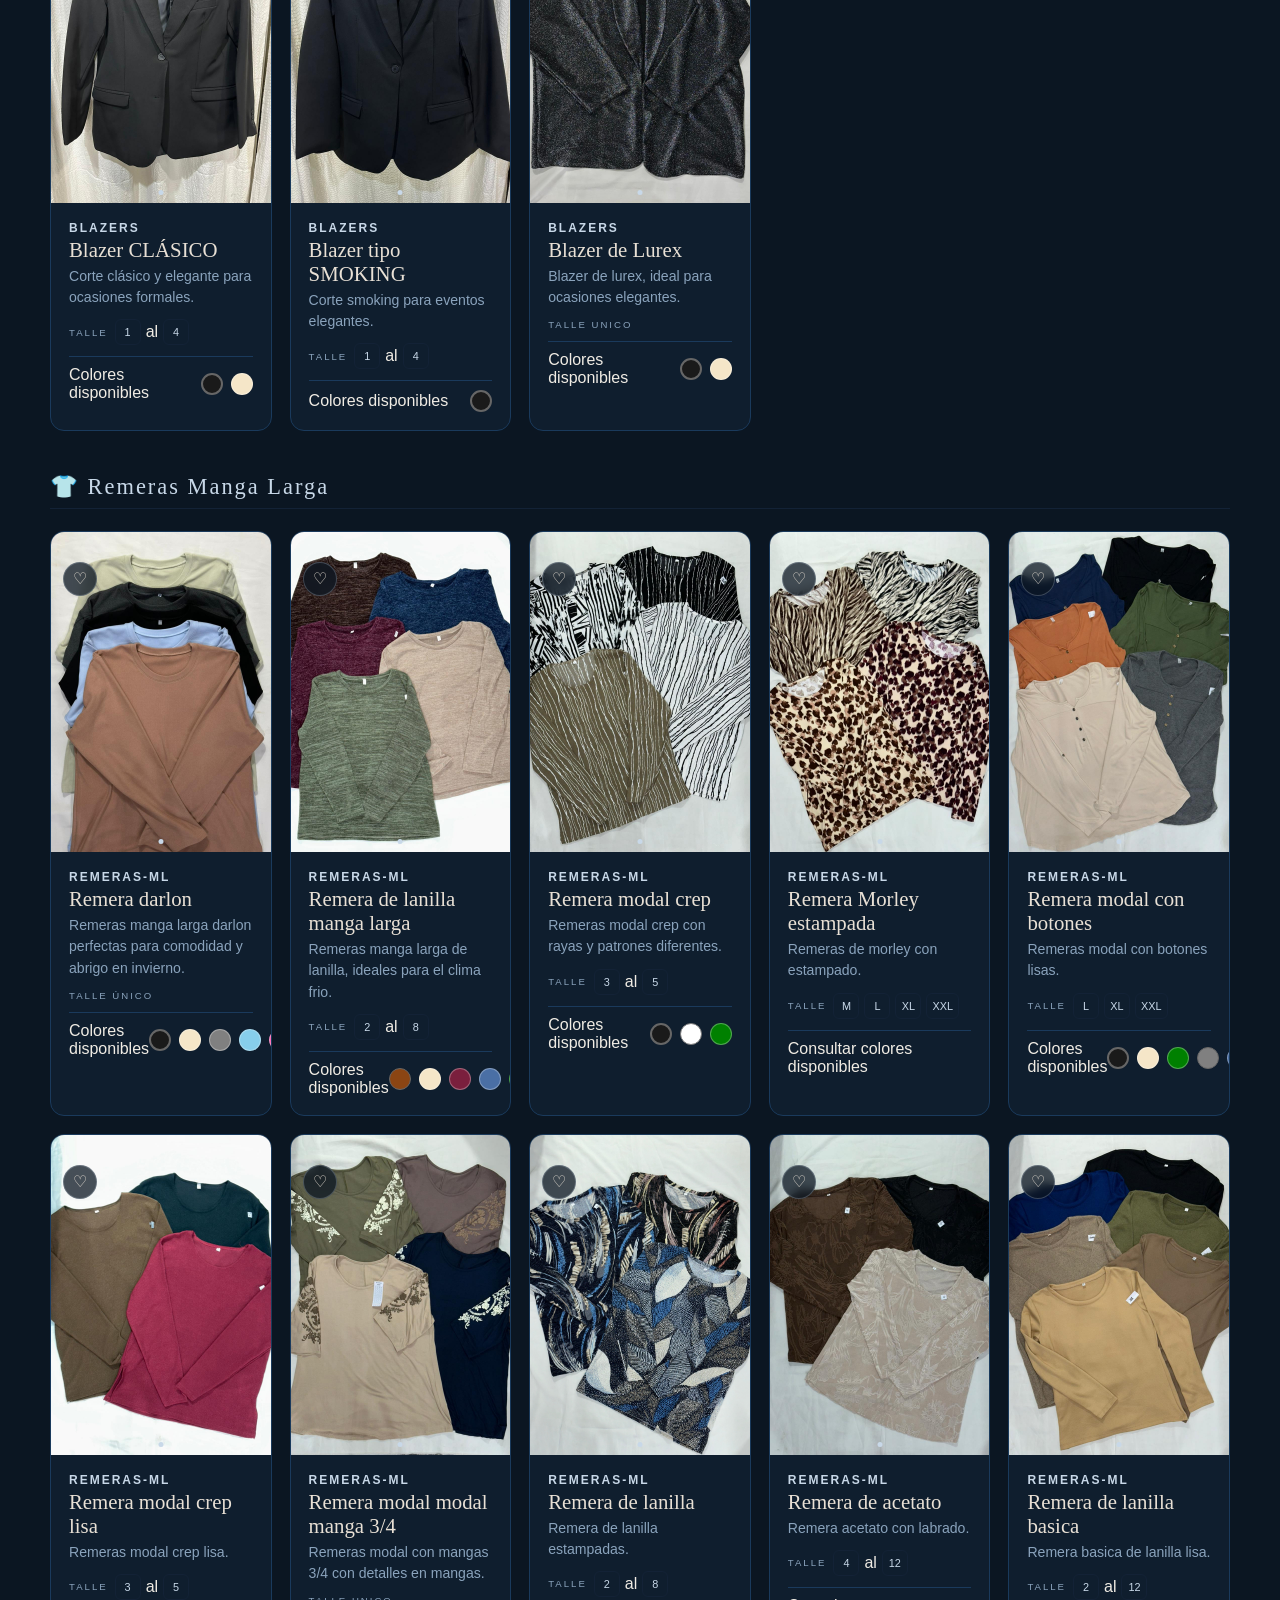
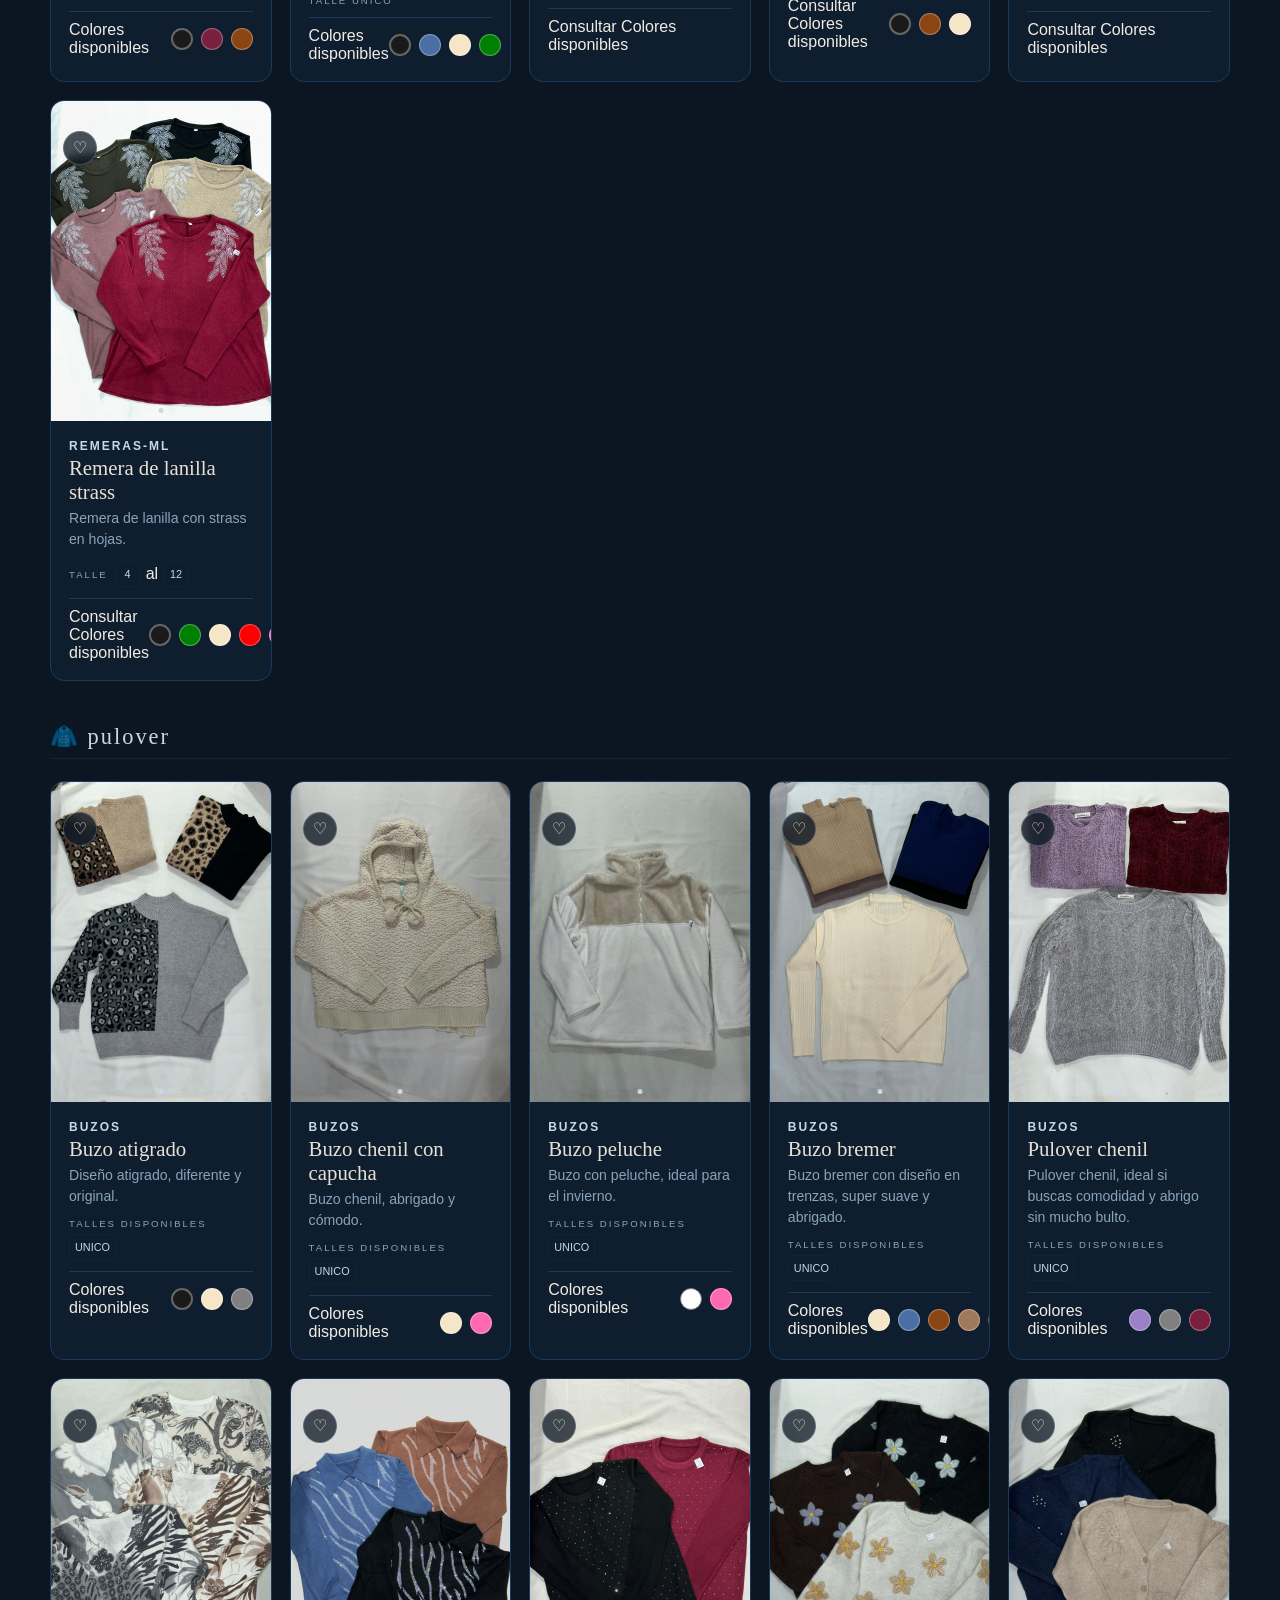
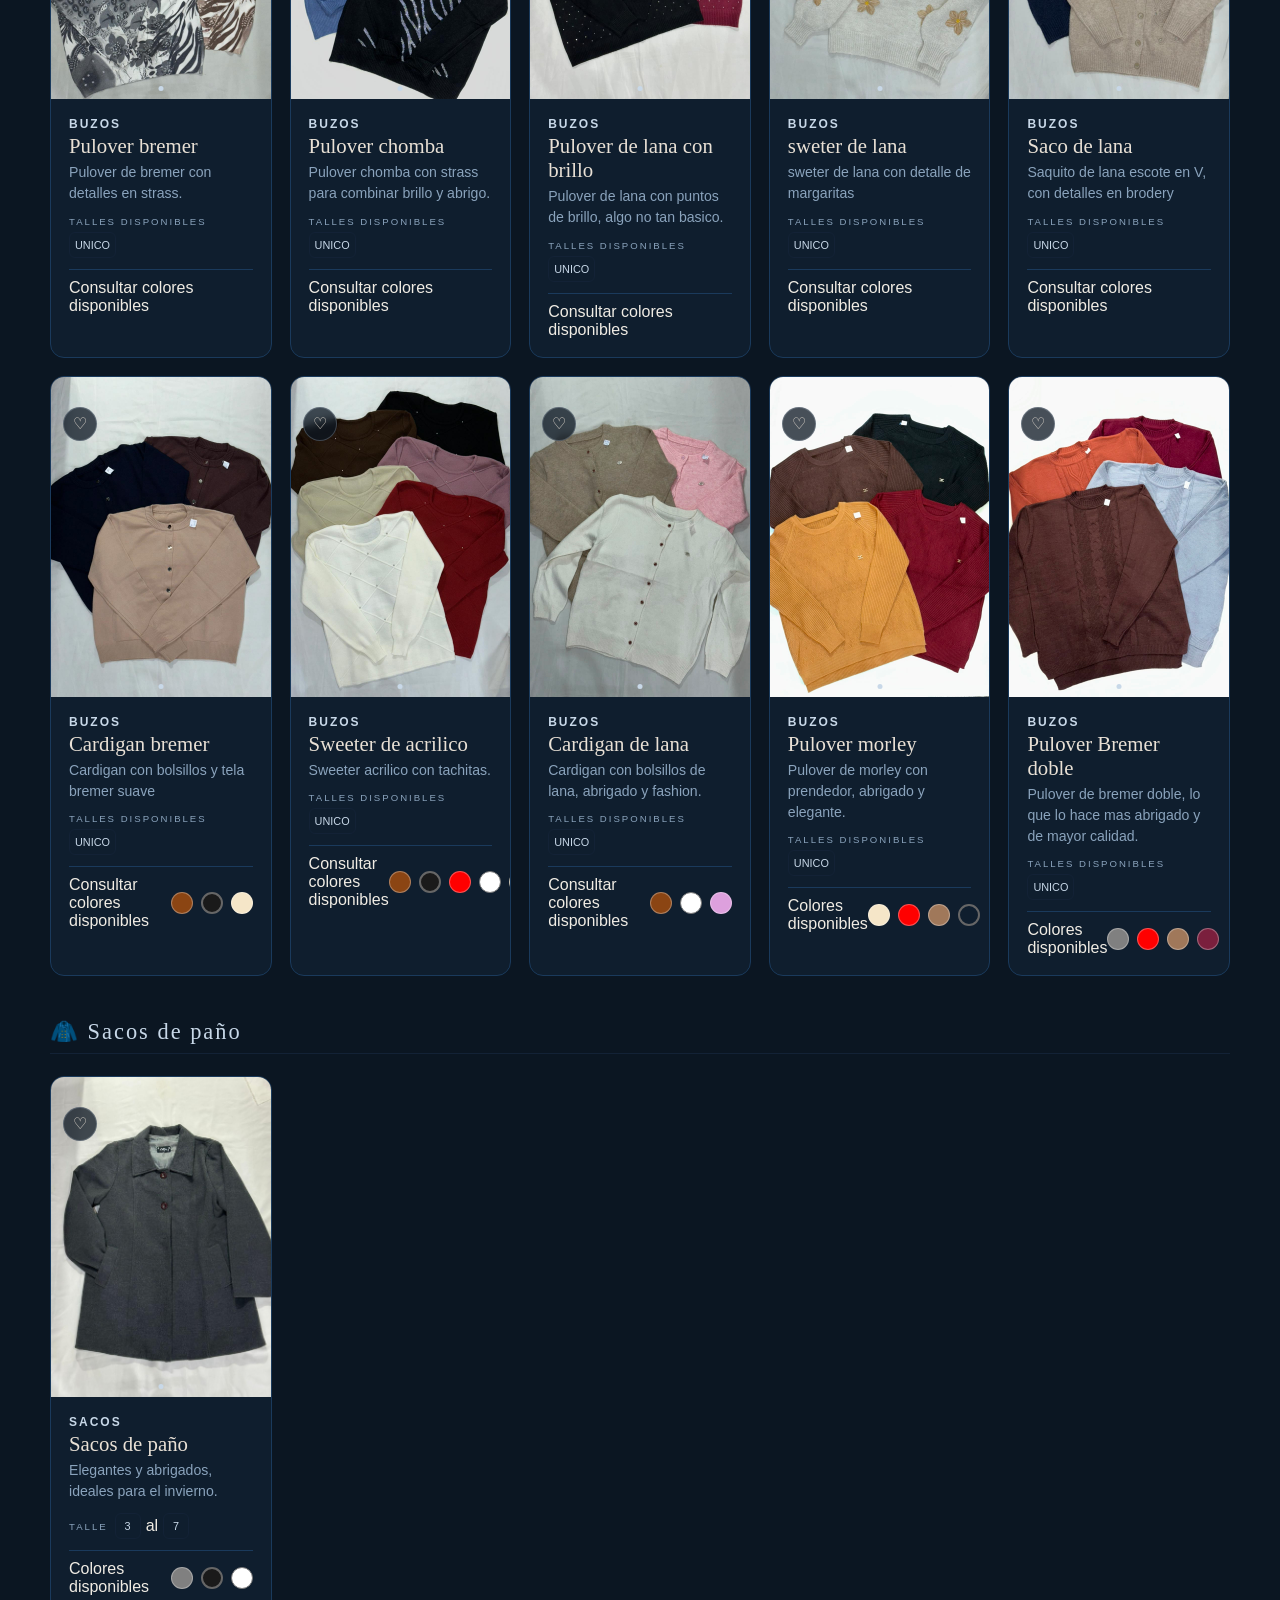
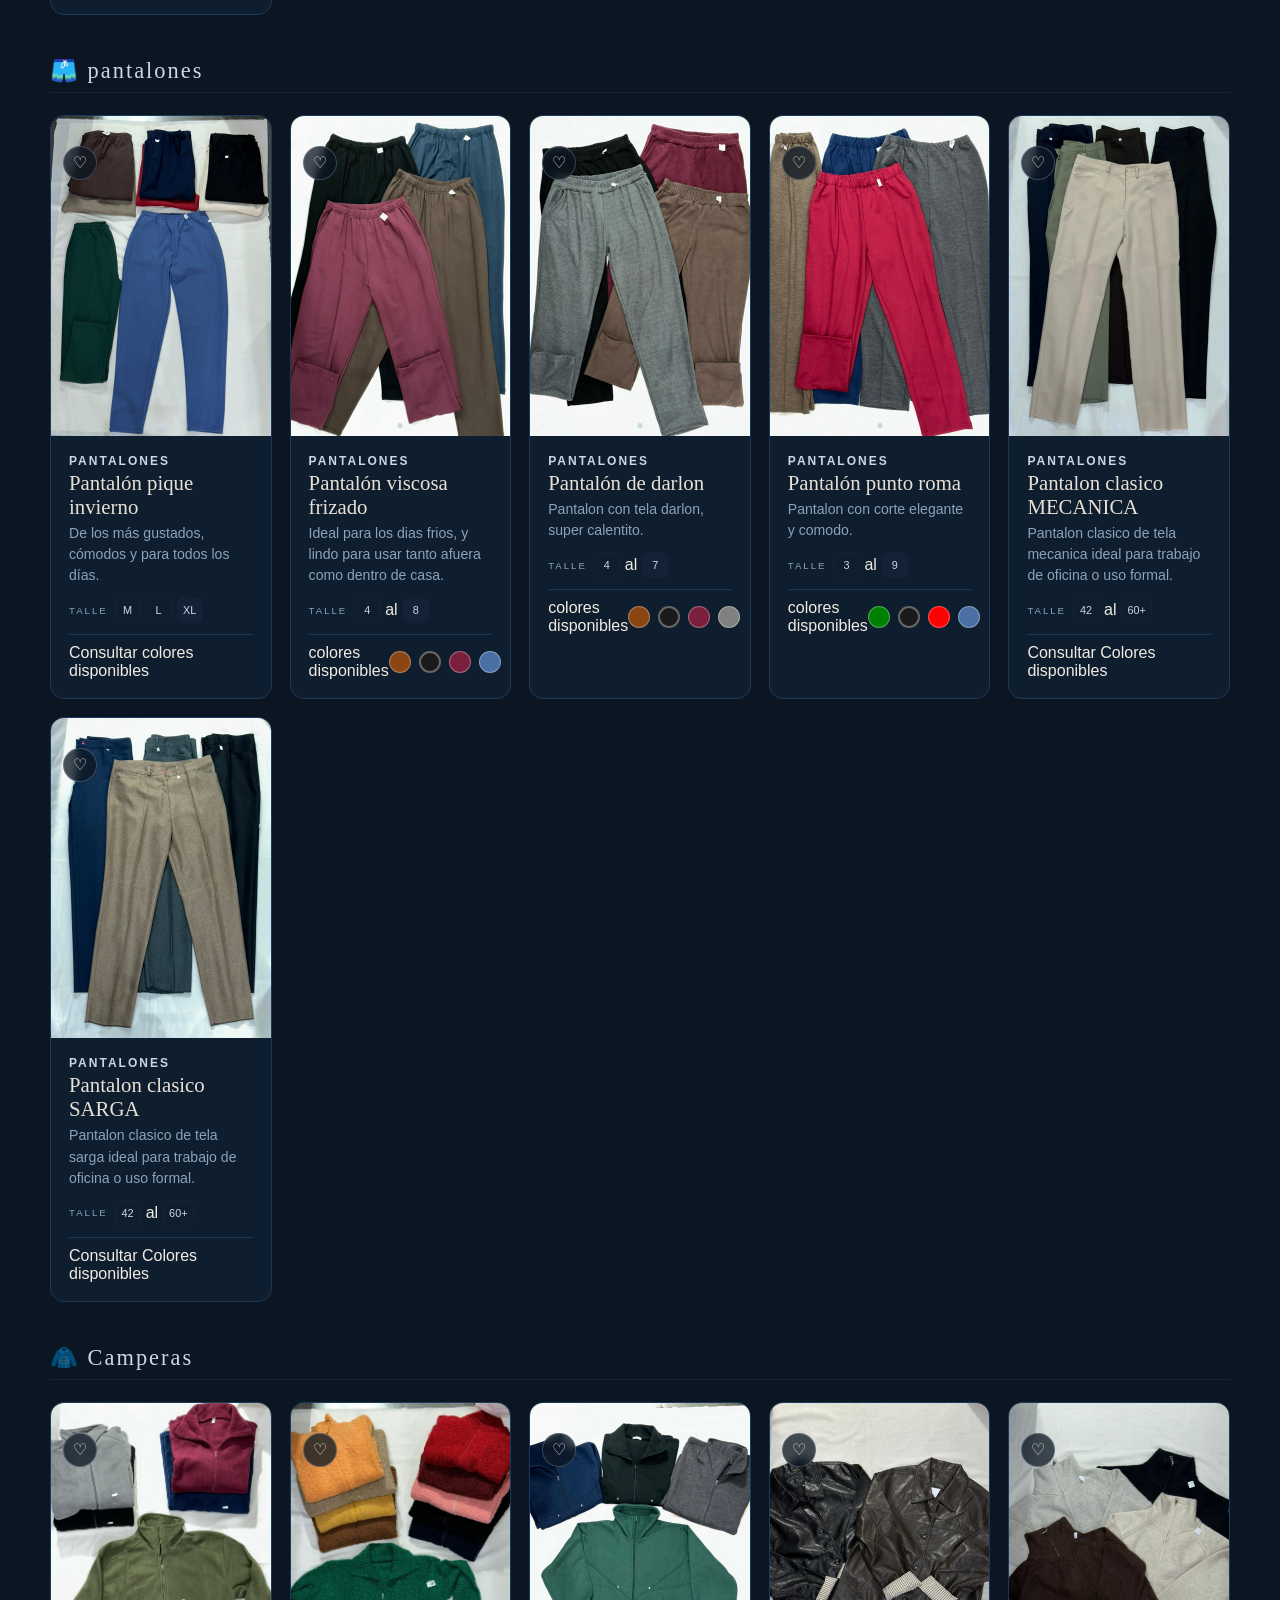
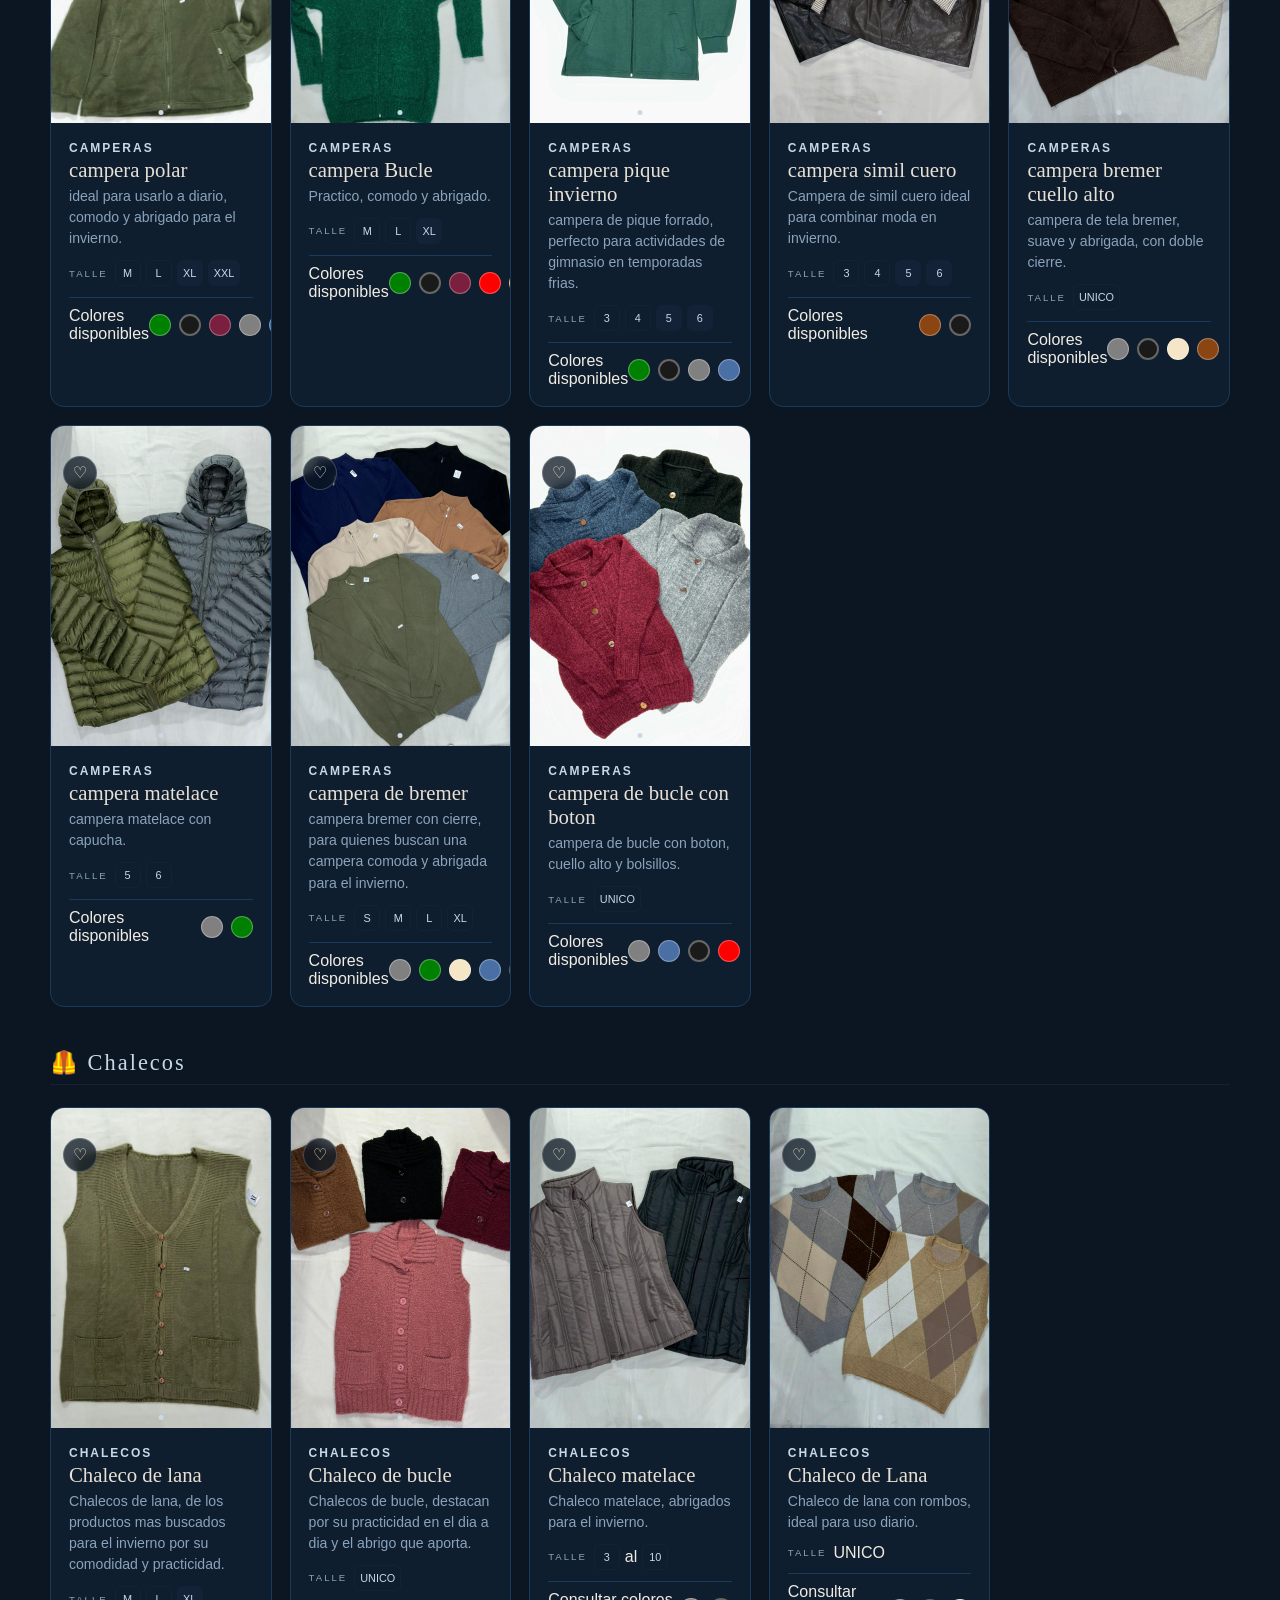
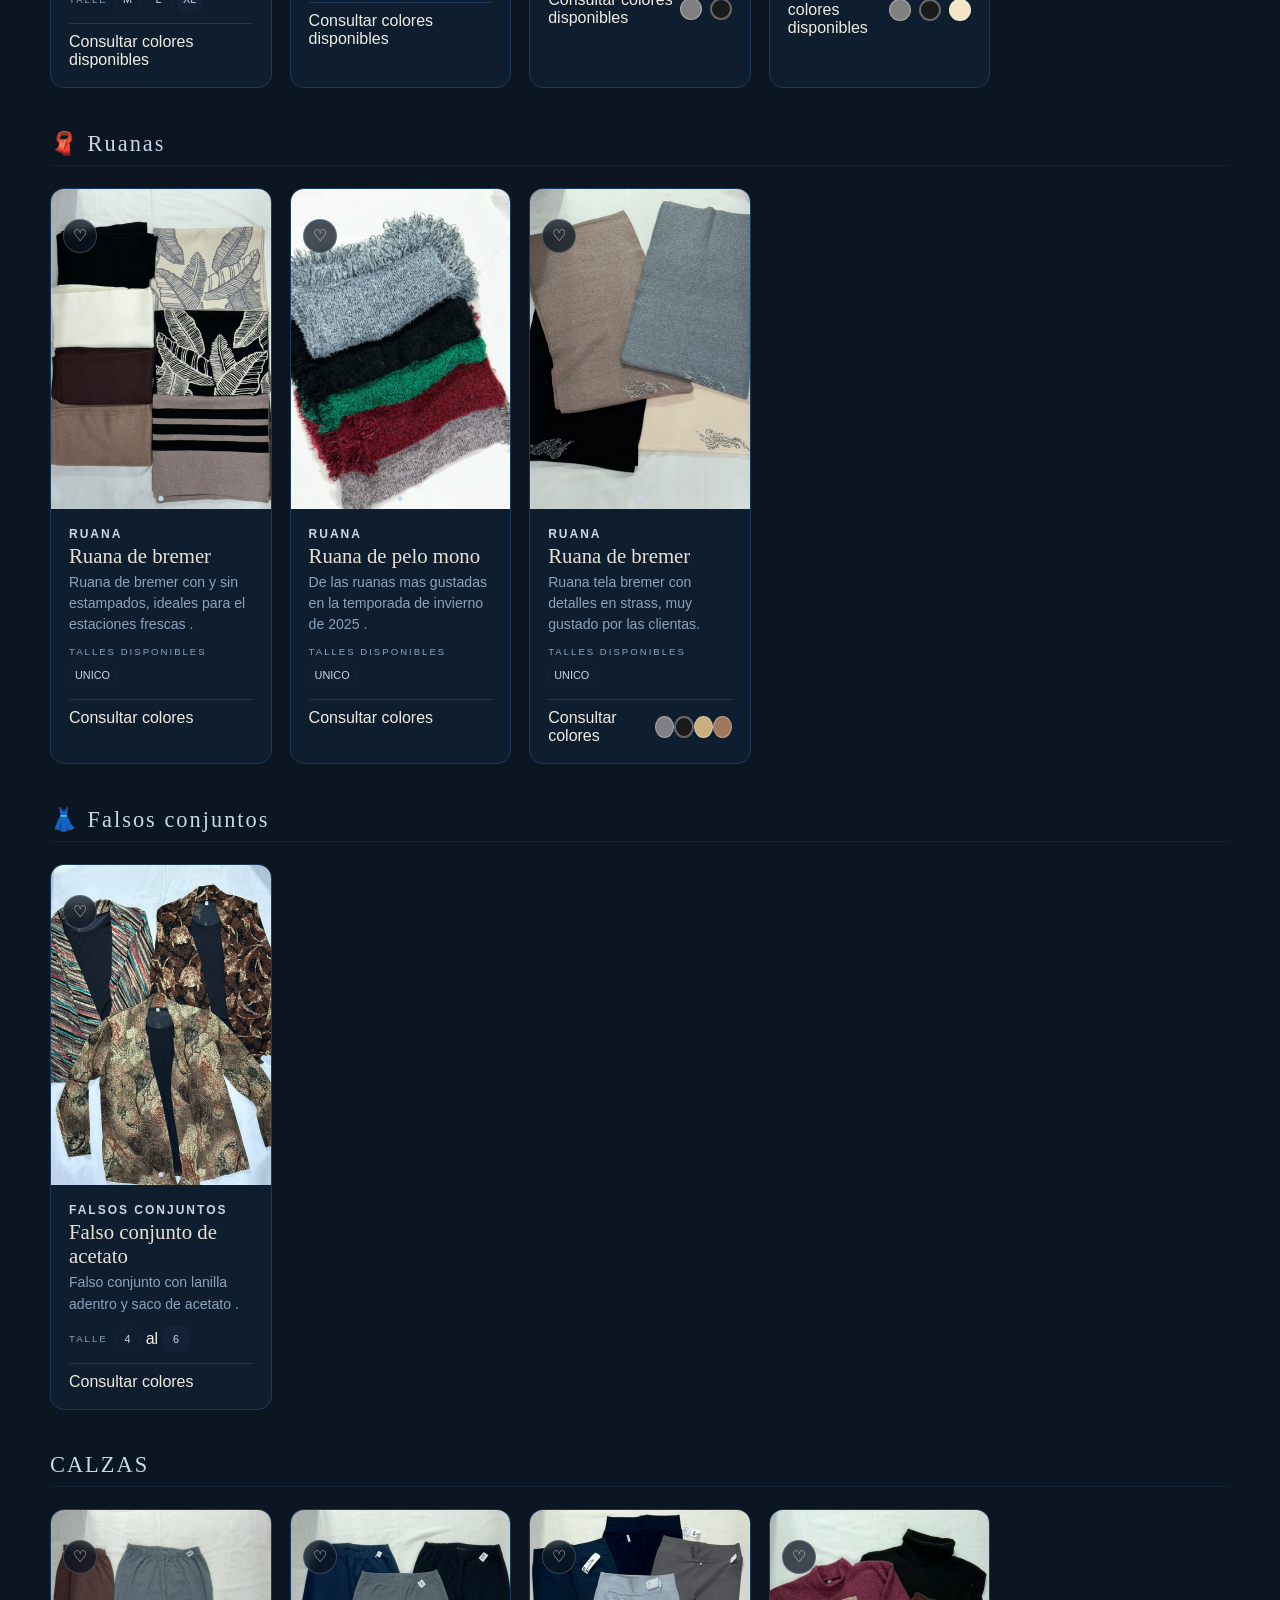
==== commit 697fd990: "agreguee ropa y categoria POLERA" ====
--- a/index.html
+++ b/index.html
@@ -1581,6 +1581,32 @@
               <div class="color-dot" style="background:#ff0000" title="Rojo"></div>
               <div class="color-dot" style="background:#a0785a" title="Marron"></div>
               <div class="color-dot" style="background:#0000" title="Negro"></div>
+            </div>
+          </div>
+        </div>
+      </div>
+
+      <div class="tarjeta fade-in" data-cat="buzos" data-temporada="invierno">
+        
+        <div class="tarjeta-img">
+          <div class="slides">
+            <div class="slide"><img src="IMG-SLR/abrigos/pulover/bremer-doble.jpeg" alt="Pulover bremer doble"></div>
+          </div>                          <!-- ← este cierra .slides -->
+          <div class="dots"><div class="dot activo"></div></div>
+          <div class="lupa-overlay"><span class="lupa-ico">🔍</span></div>
+        </div>                            <!-- ← este cierra .tarjeta-img -->
+        <div class="tarjeta-body">
+          <div class="tarjeta-cat">Buzos</div>
+          <div class="tarjeta-nombre">Pulover Bremer doble</div>
+          <div class="tarjeta-desc">Pulover de bremer doble, lo que lo hace mas abrigado y de mayor calidad.</div>
+          <div class="talles-row"><span class="talles-lbl">Talles Disponibles</span><span class="talle"> UNICO</div>
+          <div class="tarjeta-footer">
+            <div class="colores-label">Colores disponibles</div>
+            <div class="colores">
+              <div class="color-dot" style="background:#808080" title="Gris"></div>
+              <div class="color-dot" style="background:#ff0000" title="Rojo"></div>
+              <div class="color-dot" style="background:#a0785a" title="Marron"></div>
+              <div class="color-dot" style="background:#7a1f3d" title="Bordo"></div>
             </div>
           </div>
         </div>
@@ -2181,6 +2207,34 @@
   </div>
 </div>
 
+<!-- ─── 1/2 POLERA ─── -->
+<div class="tarjeta fade-in" data-cat="Poleras" data-temporada="invierno">
+  <div class="tarjeta-img">
+    <div class="slides"><div class="slide"><img src="IMG-SLR/Poleras/Media-polera-lanilla.jpeg" alt="Media polera lanilla"></div></div>
+    <div class="dots"><div class="dot activo"></div></div>
+    <div class="lupa-overlay"><span class="lupa-ico">🔍</span></div>
+  </div>
+  <div class="tarjeta-body">
+    <div class="tarjeta-cat">Poleras</div>
+    <div class="tarjeta-nombre">1/2 polera de lanilla</div>
+    <div class="tarjeta-desc">1/2 polera de lanilla, ideal para estar comoda y abrigada, muy gustada por nuestras clientas.</div>
+    <div class="talles-row"><span class="talles-lbl">Talle</span><span class="talle">M</span><span>al</span><span class="talle activo">XL</span></div>
+    <div class="tarjeta-footer">
+      <div class="colores-label">Consultar colores</div>
+      <div class="colores">
+        <div class="color-dot" style="background:#7a1f3d" title="Bordo"></div>
+        <div class="color-dot" style="background:#1a1a1a" title="Negro"></div>
+        <div class="color-dot" style="background:#8b4513" title="Marron"></div>
+        <div class="color-dot" style="background:#c8ad7f" title="Beige"></div>
+      </div>
+    </div>
+  </div>
+</div>
+
+
+
+
+
 <!-- ─── FIESTA ─── -->
 <div class="cat-separador" data-sep="fiesta" data-temporada="verano">✨ Fiesta</div>
 
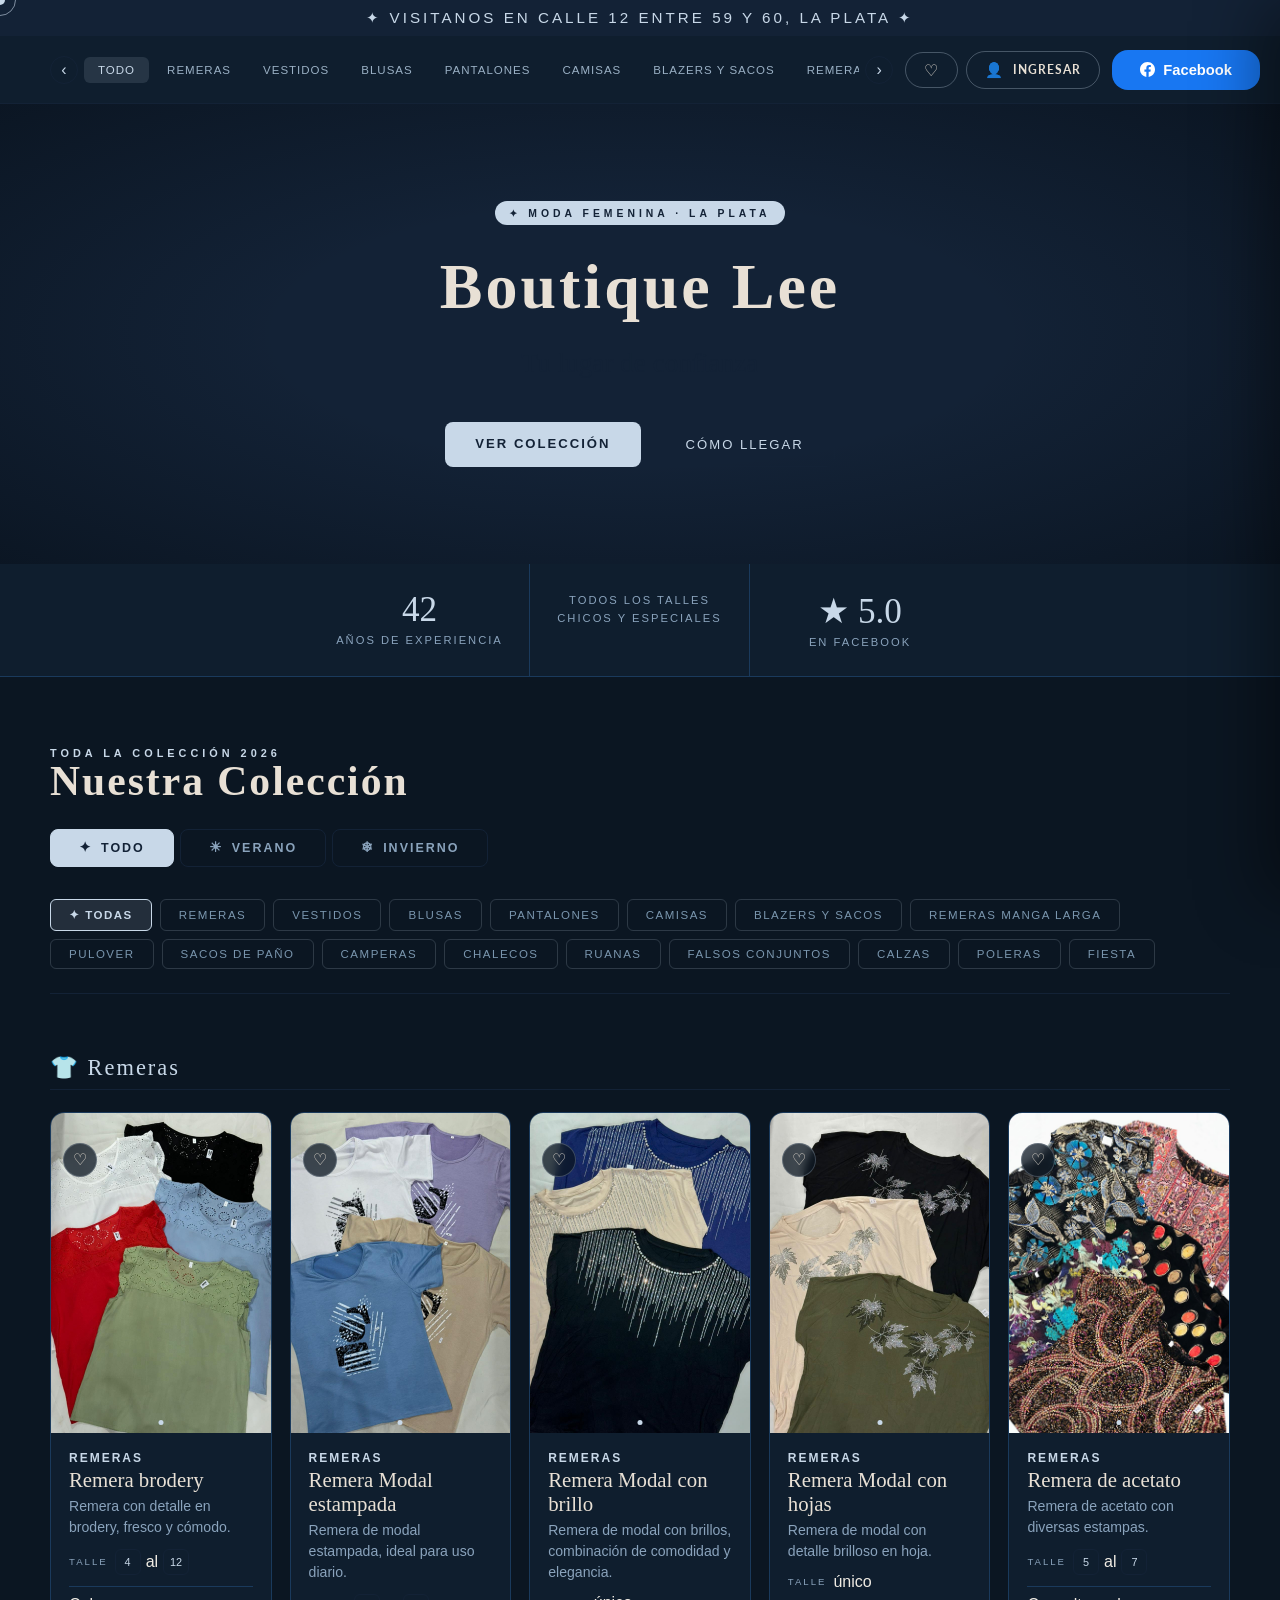
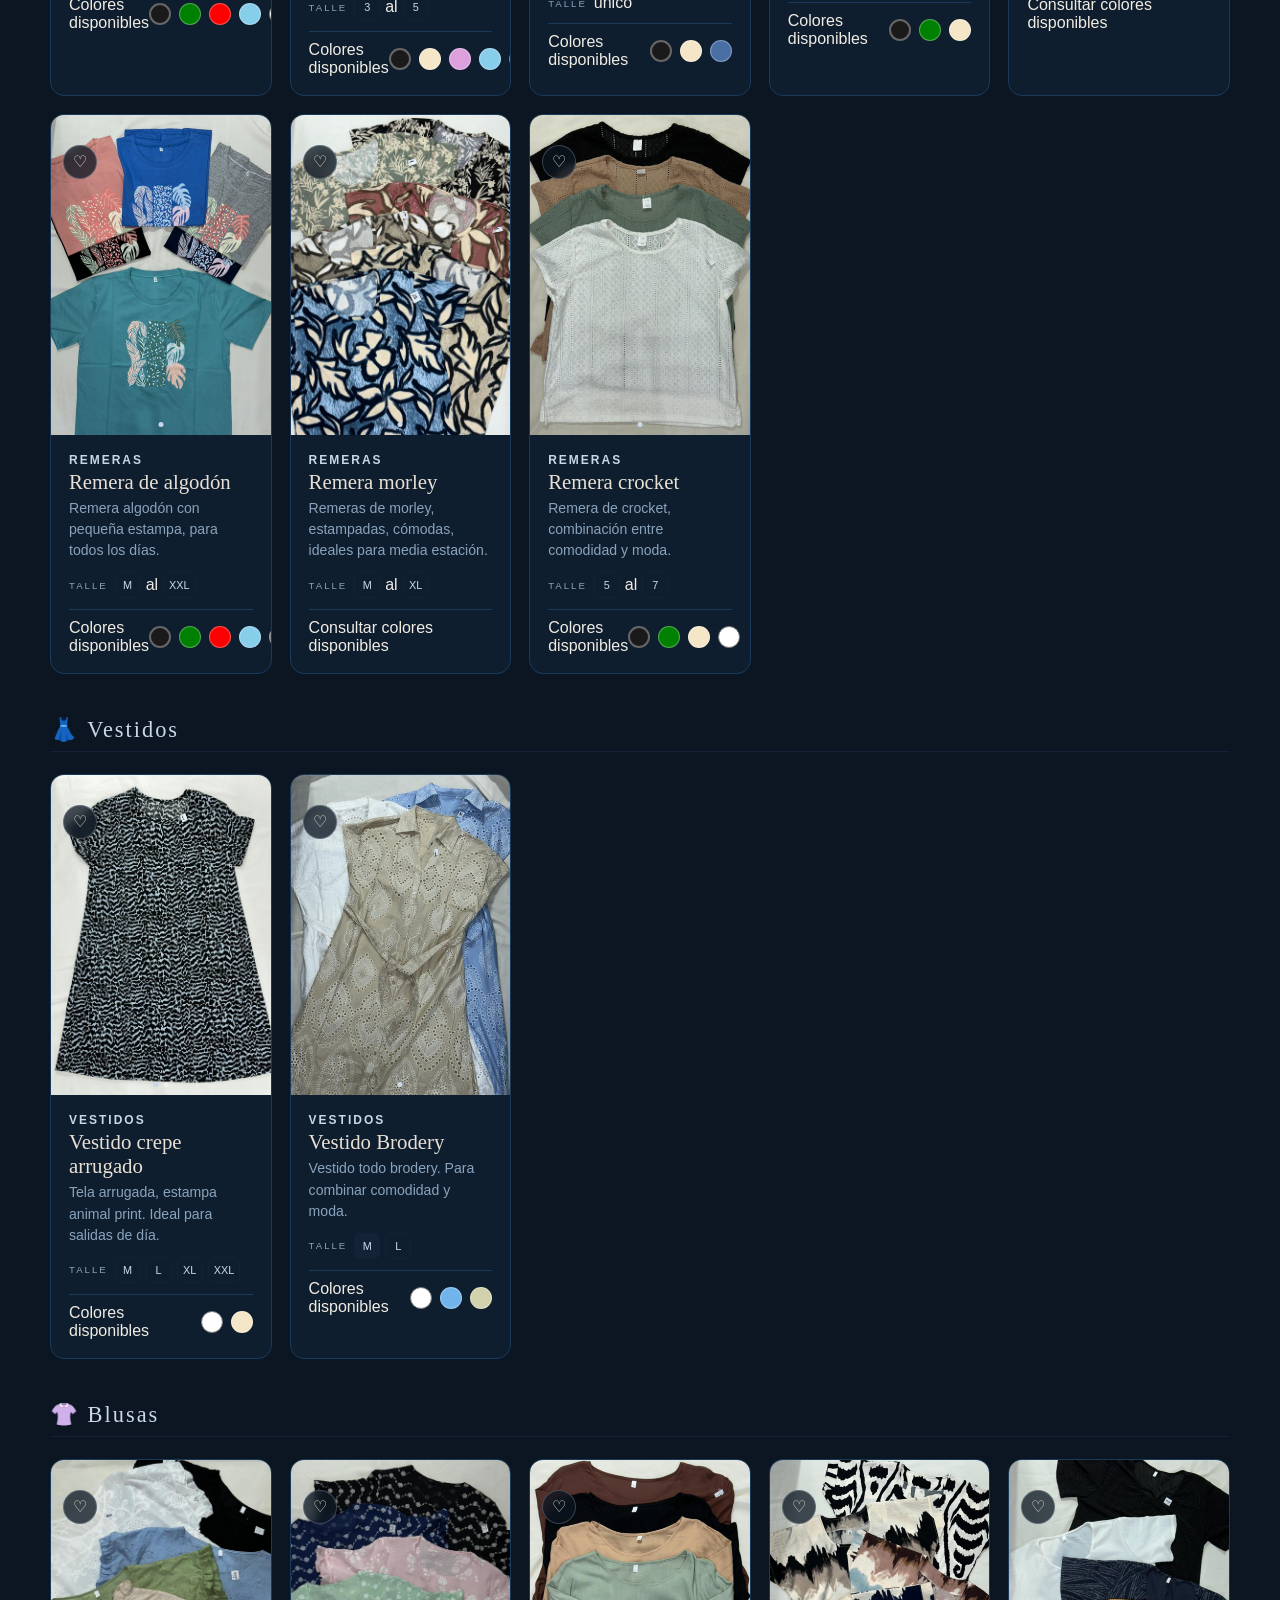
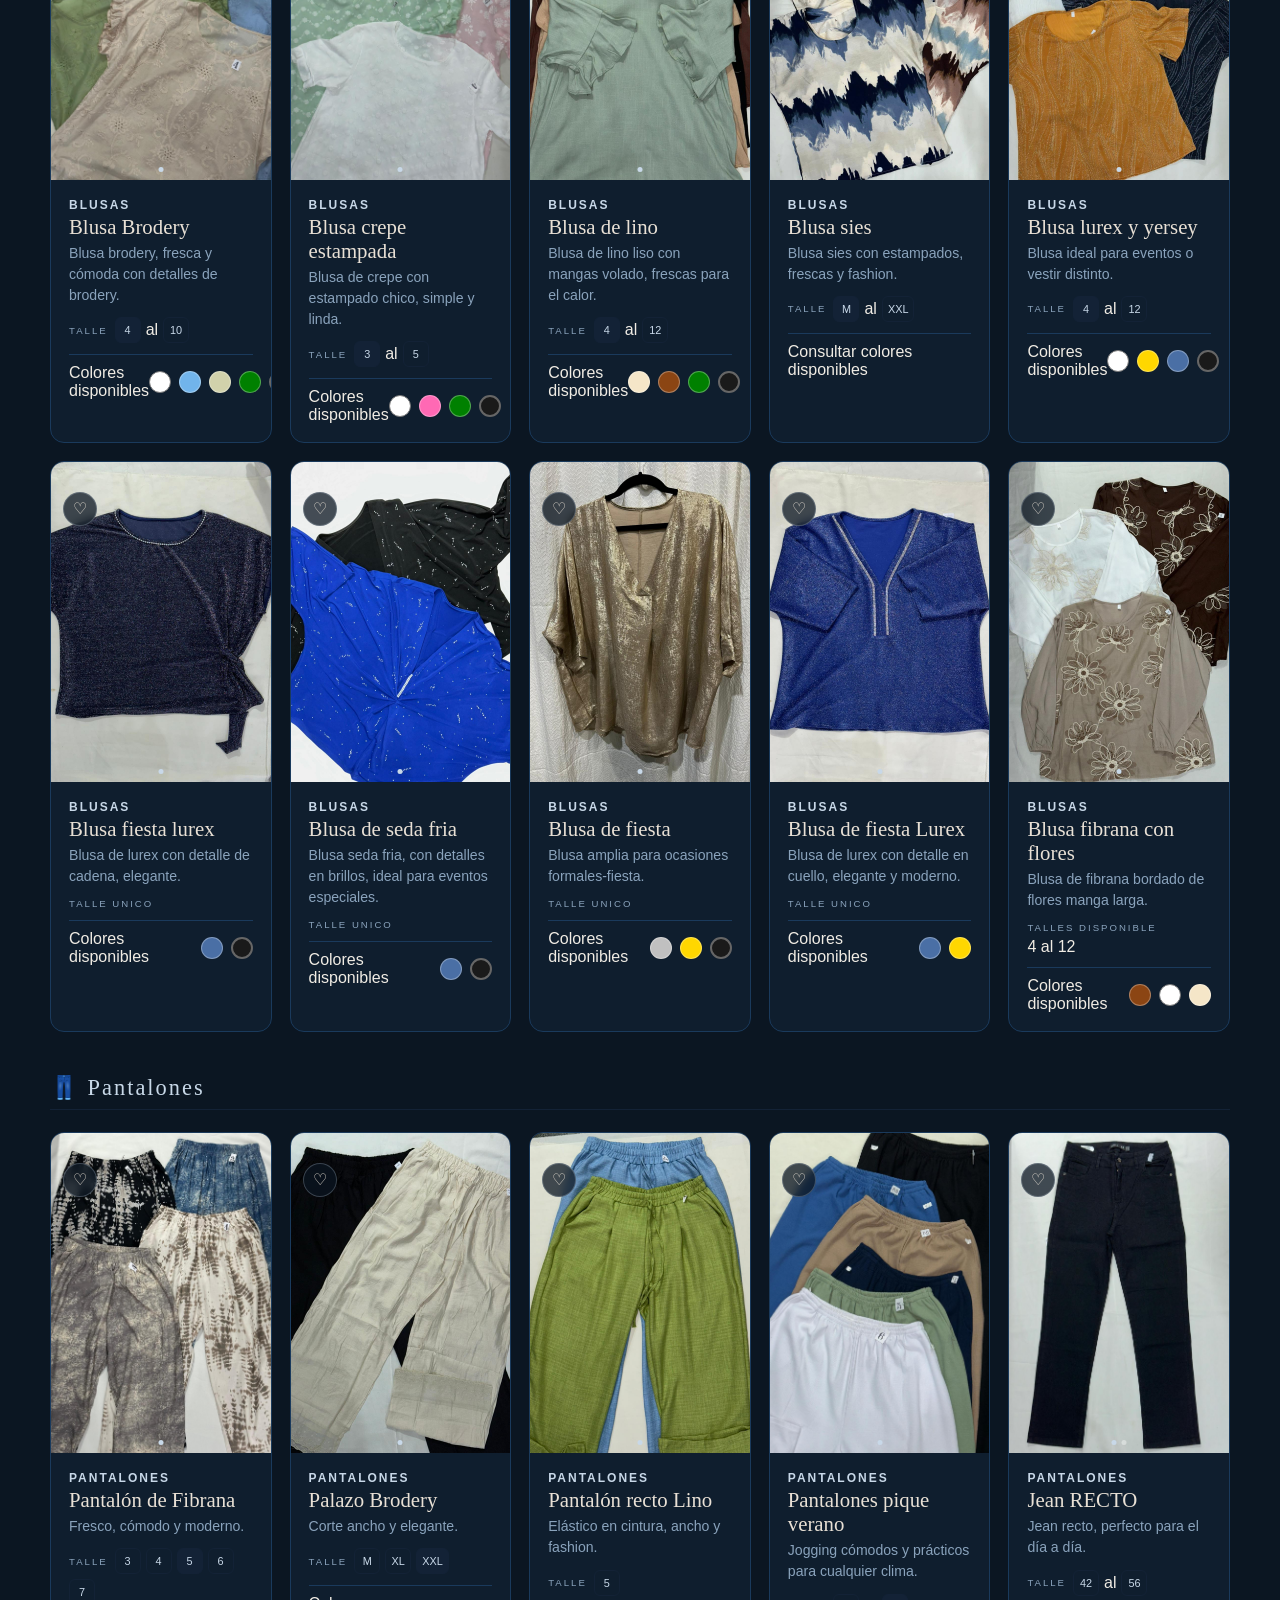
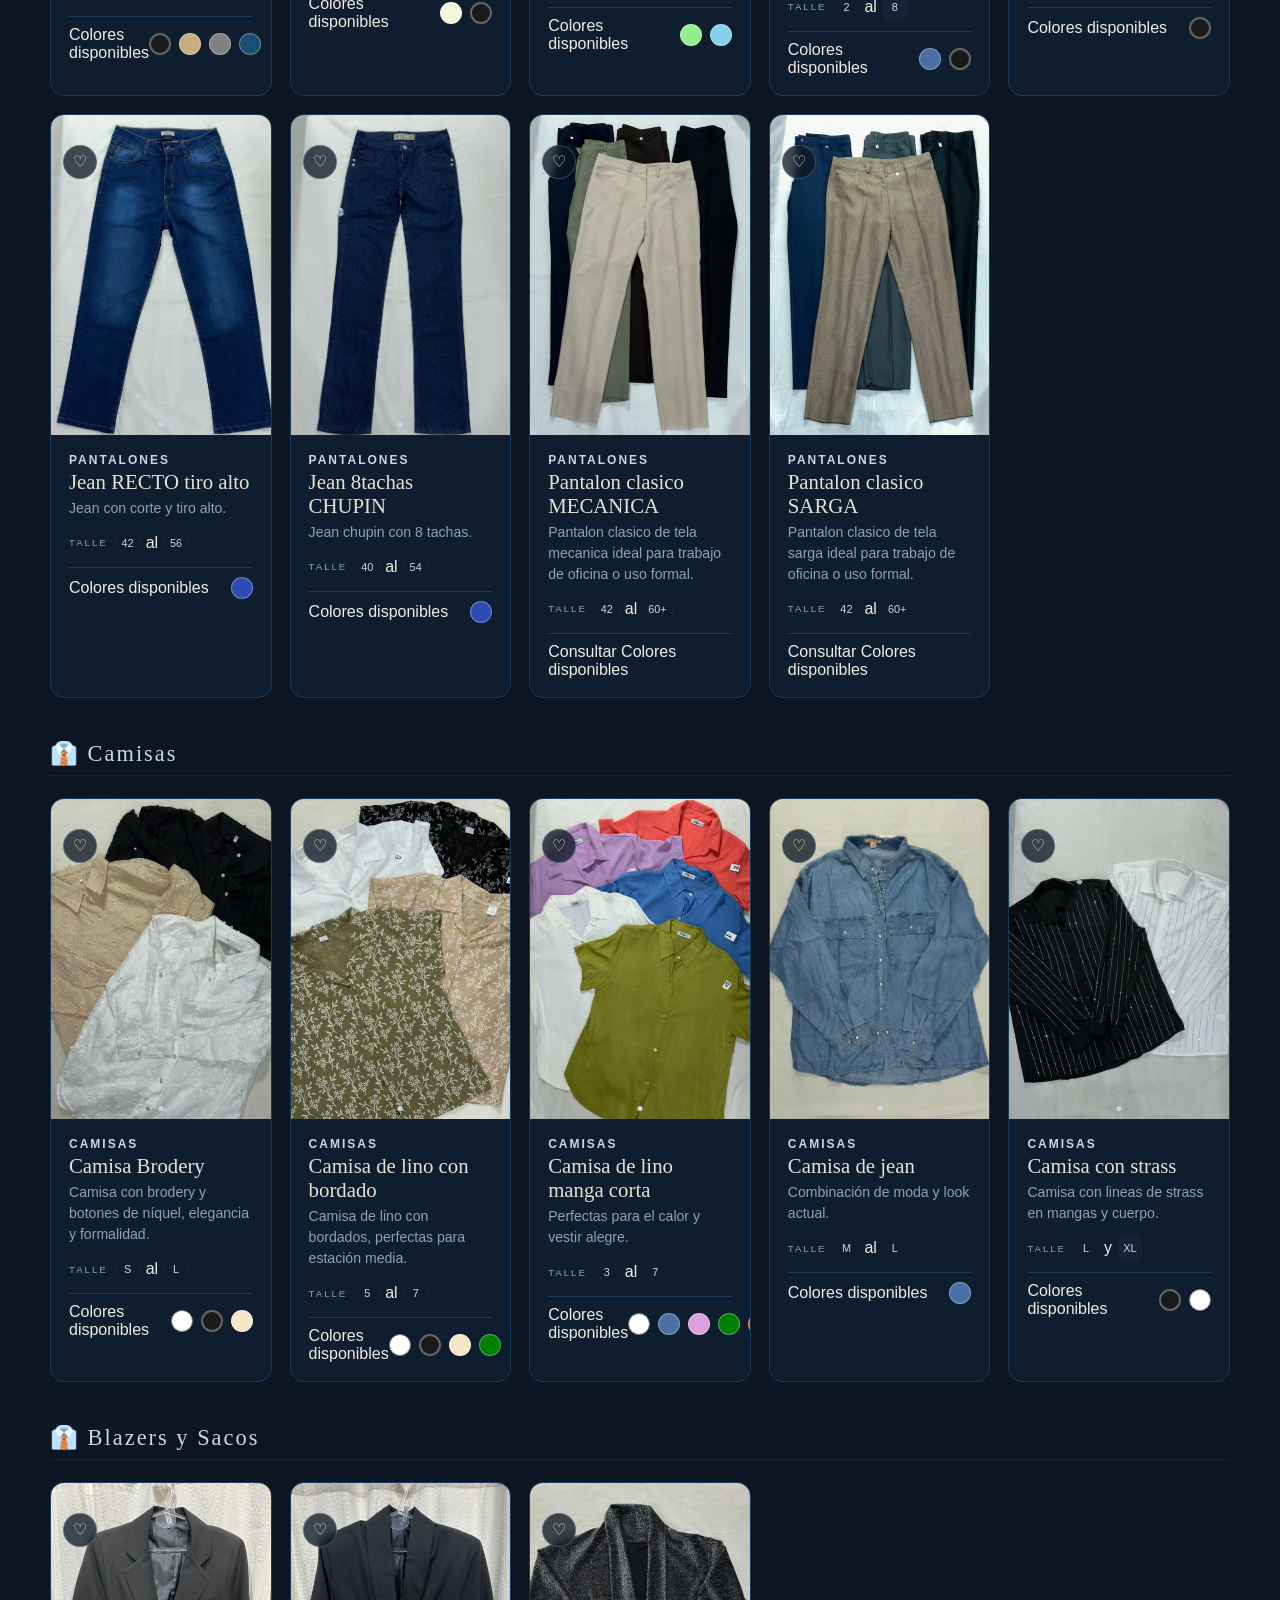
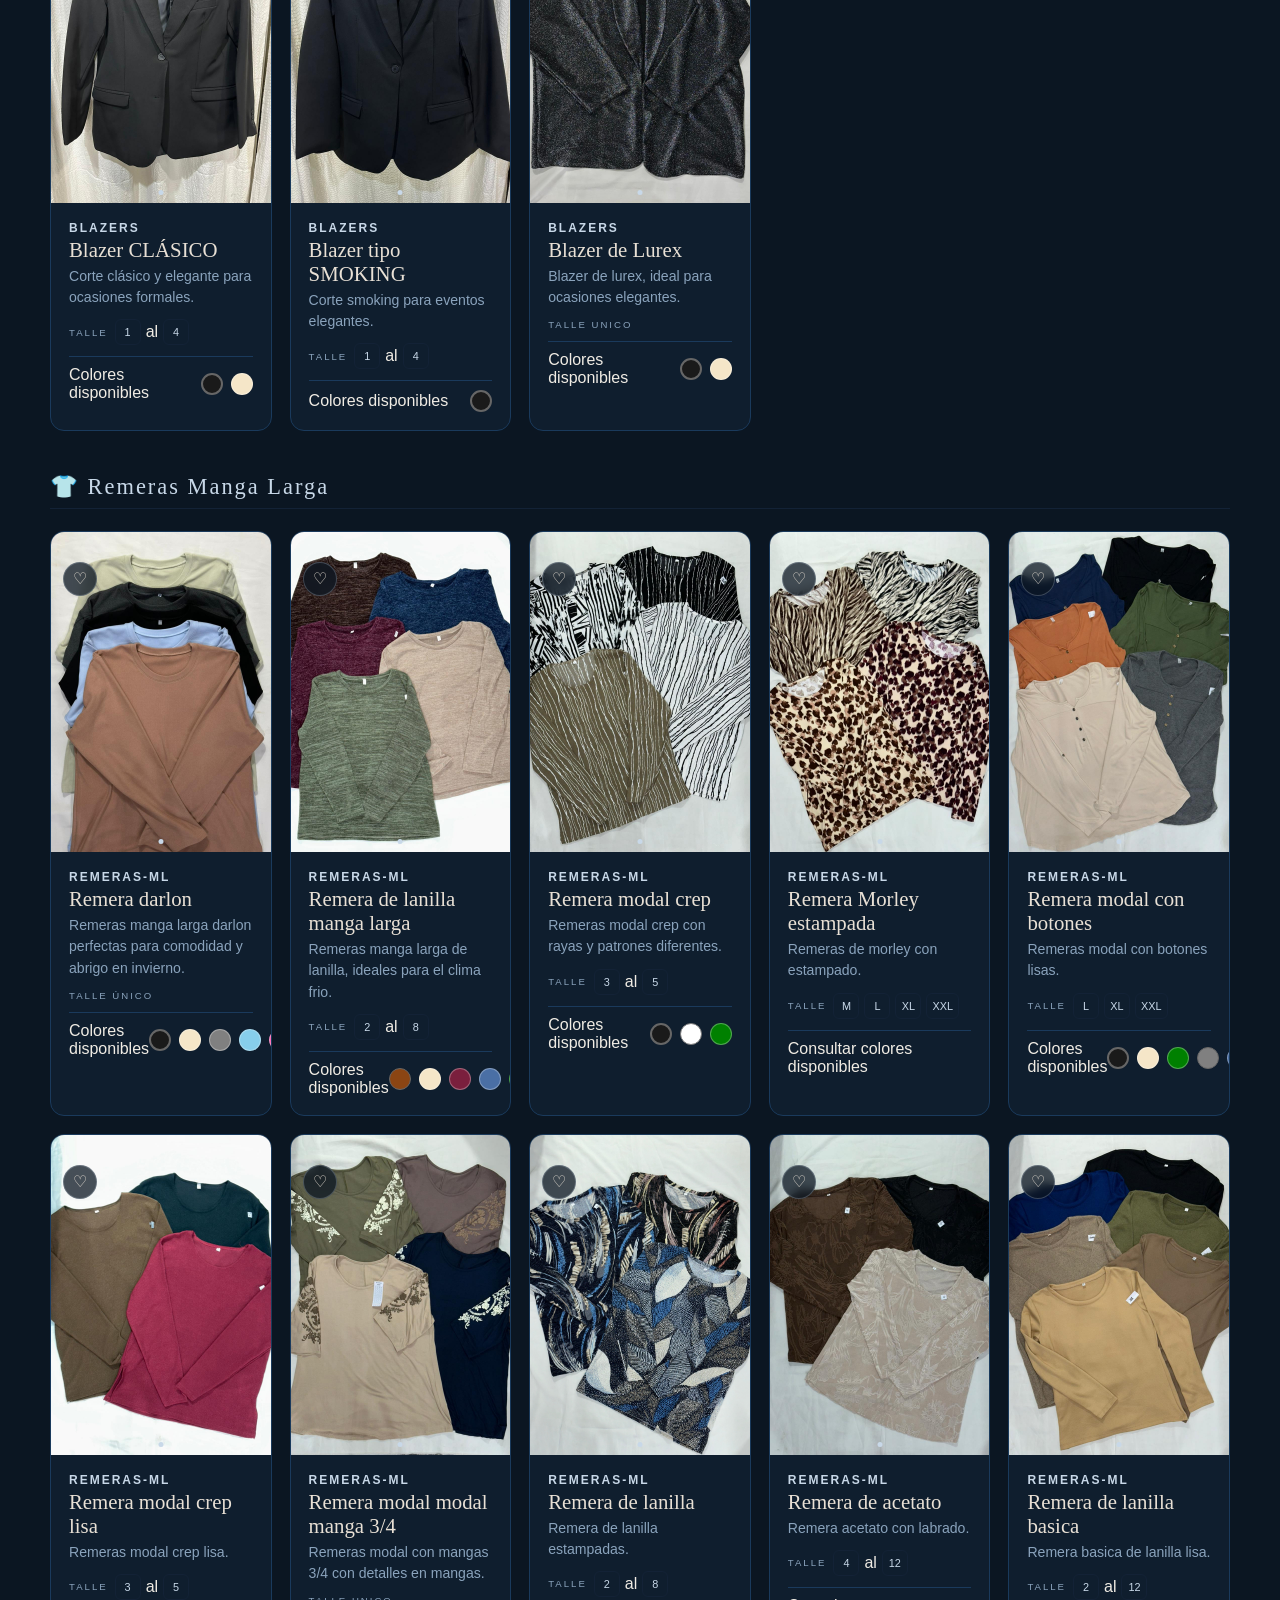
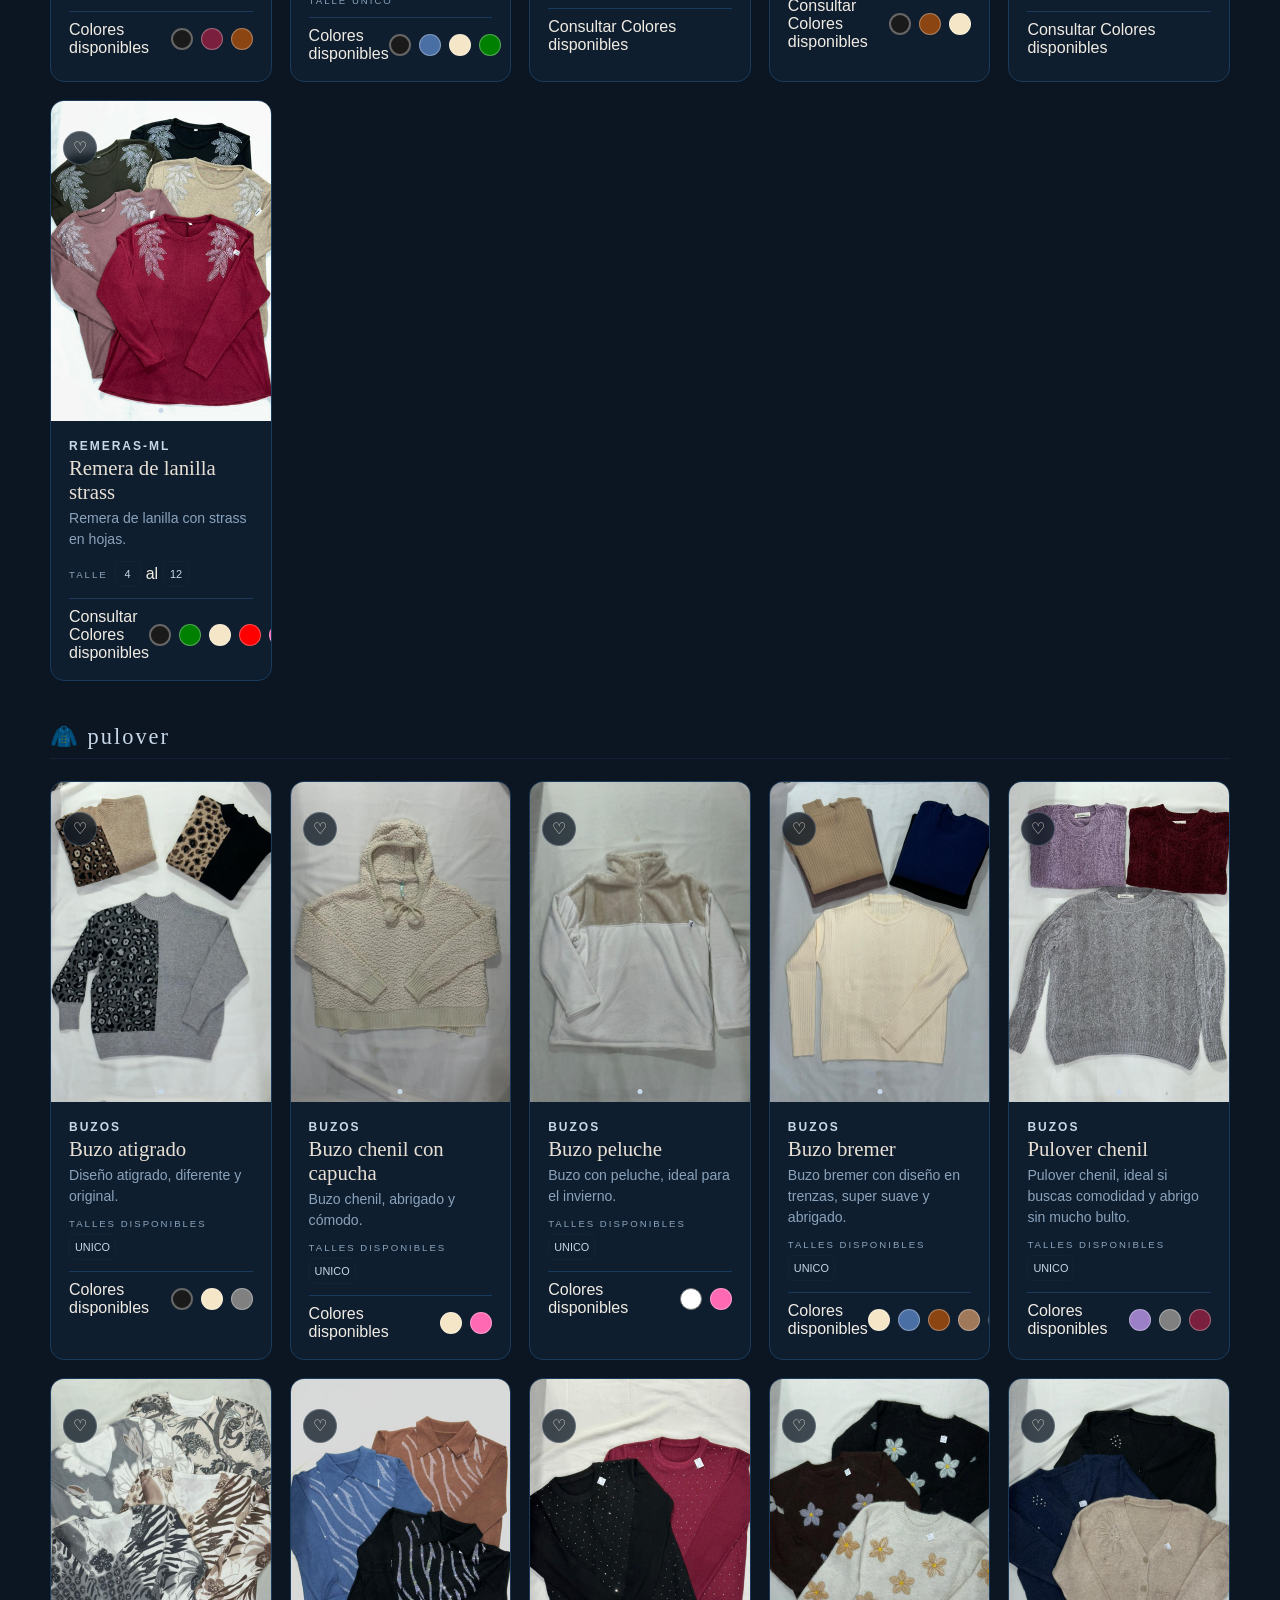
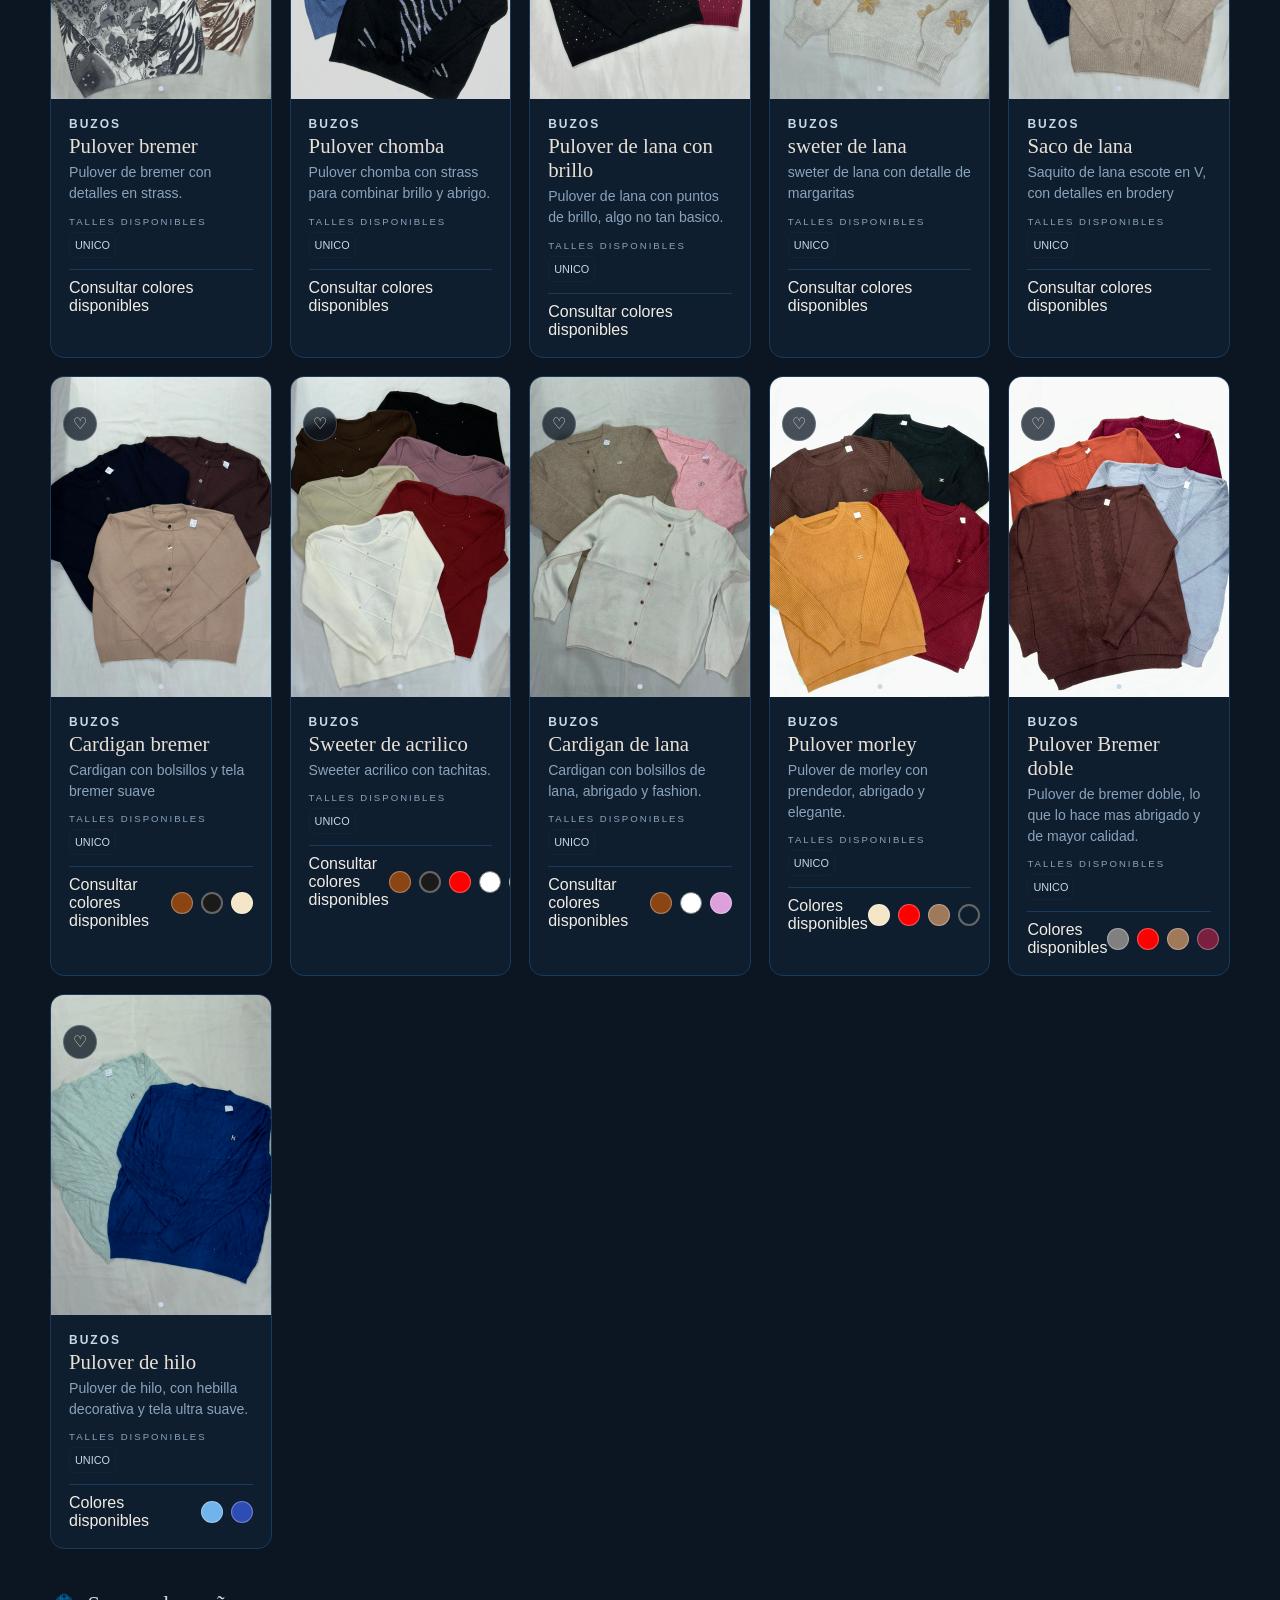
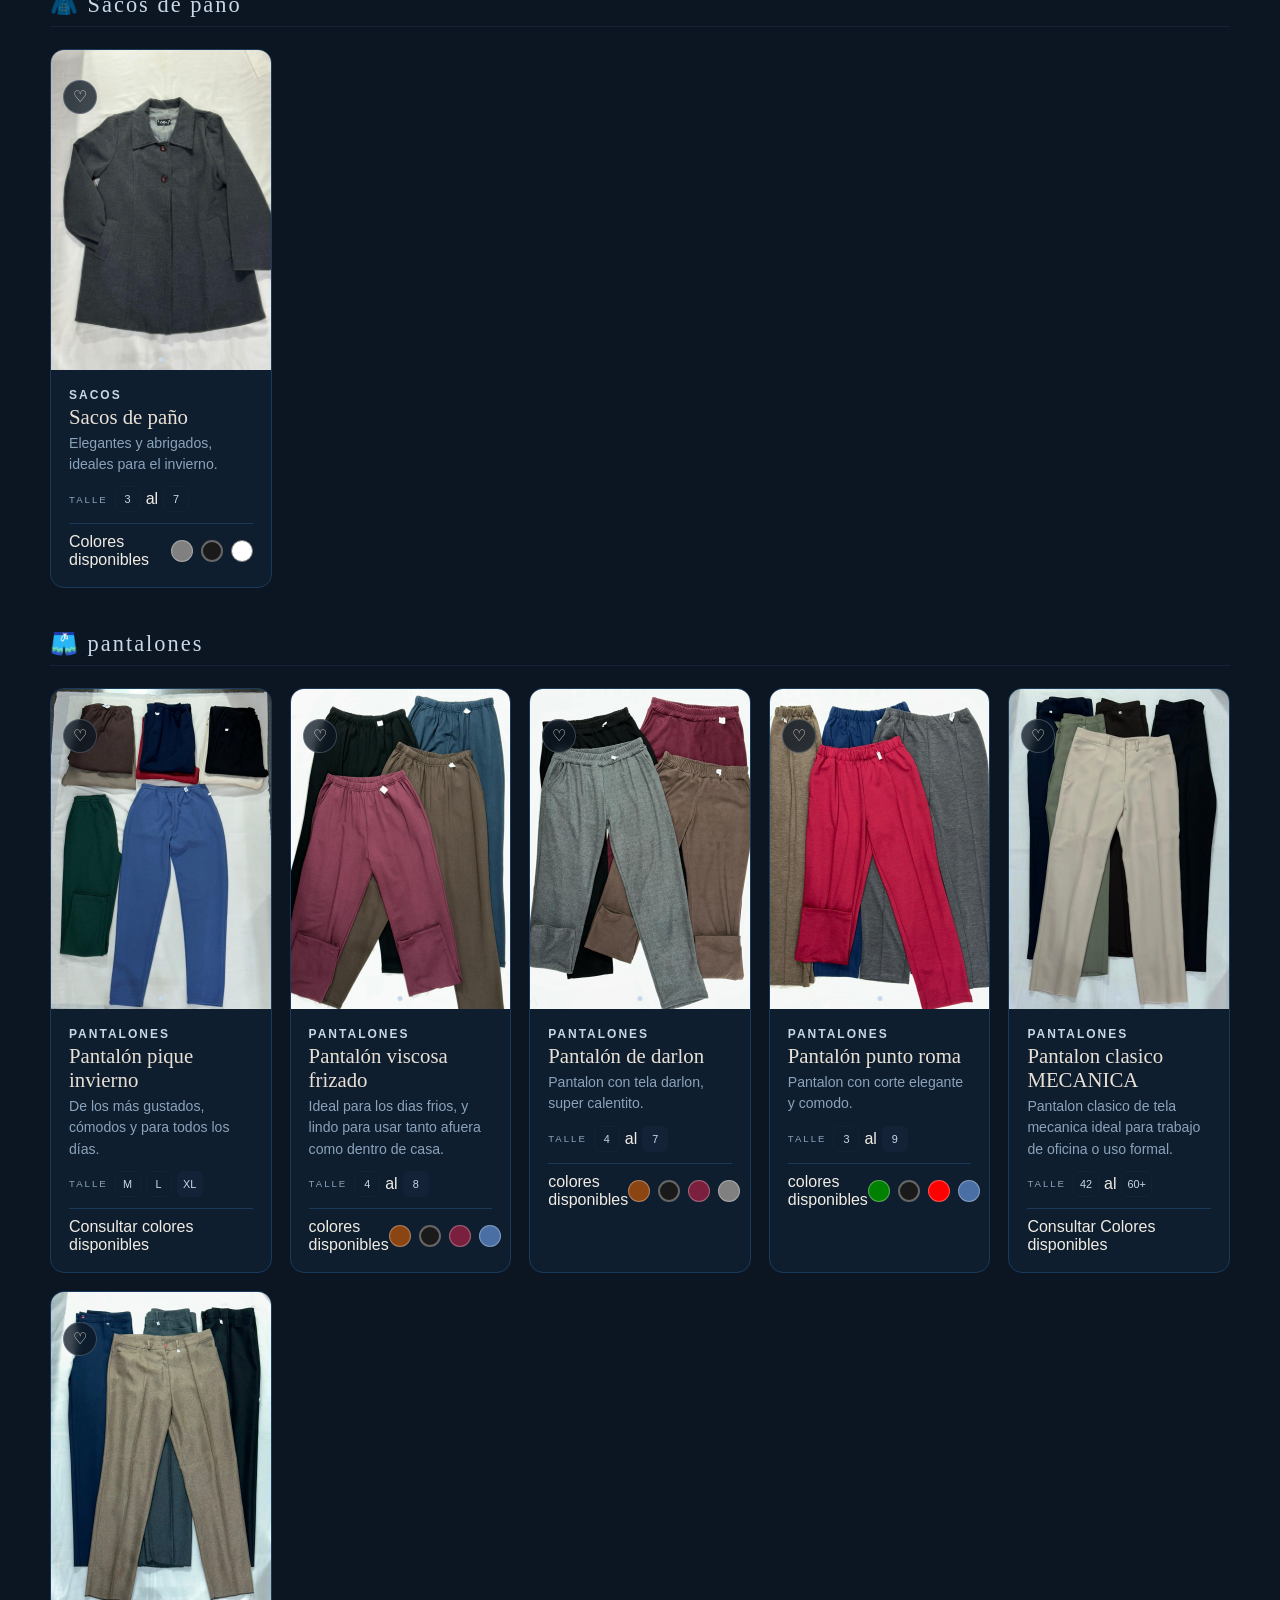
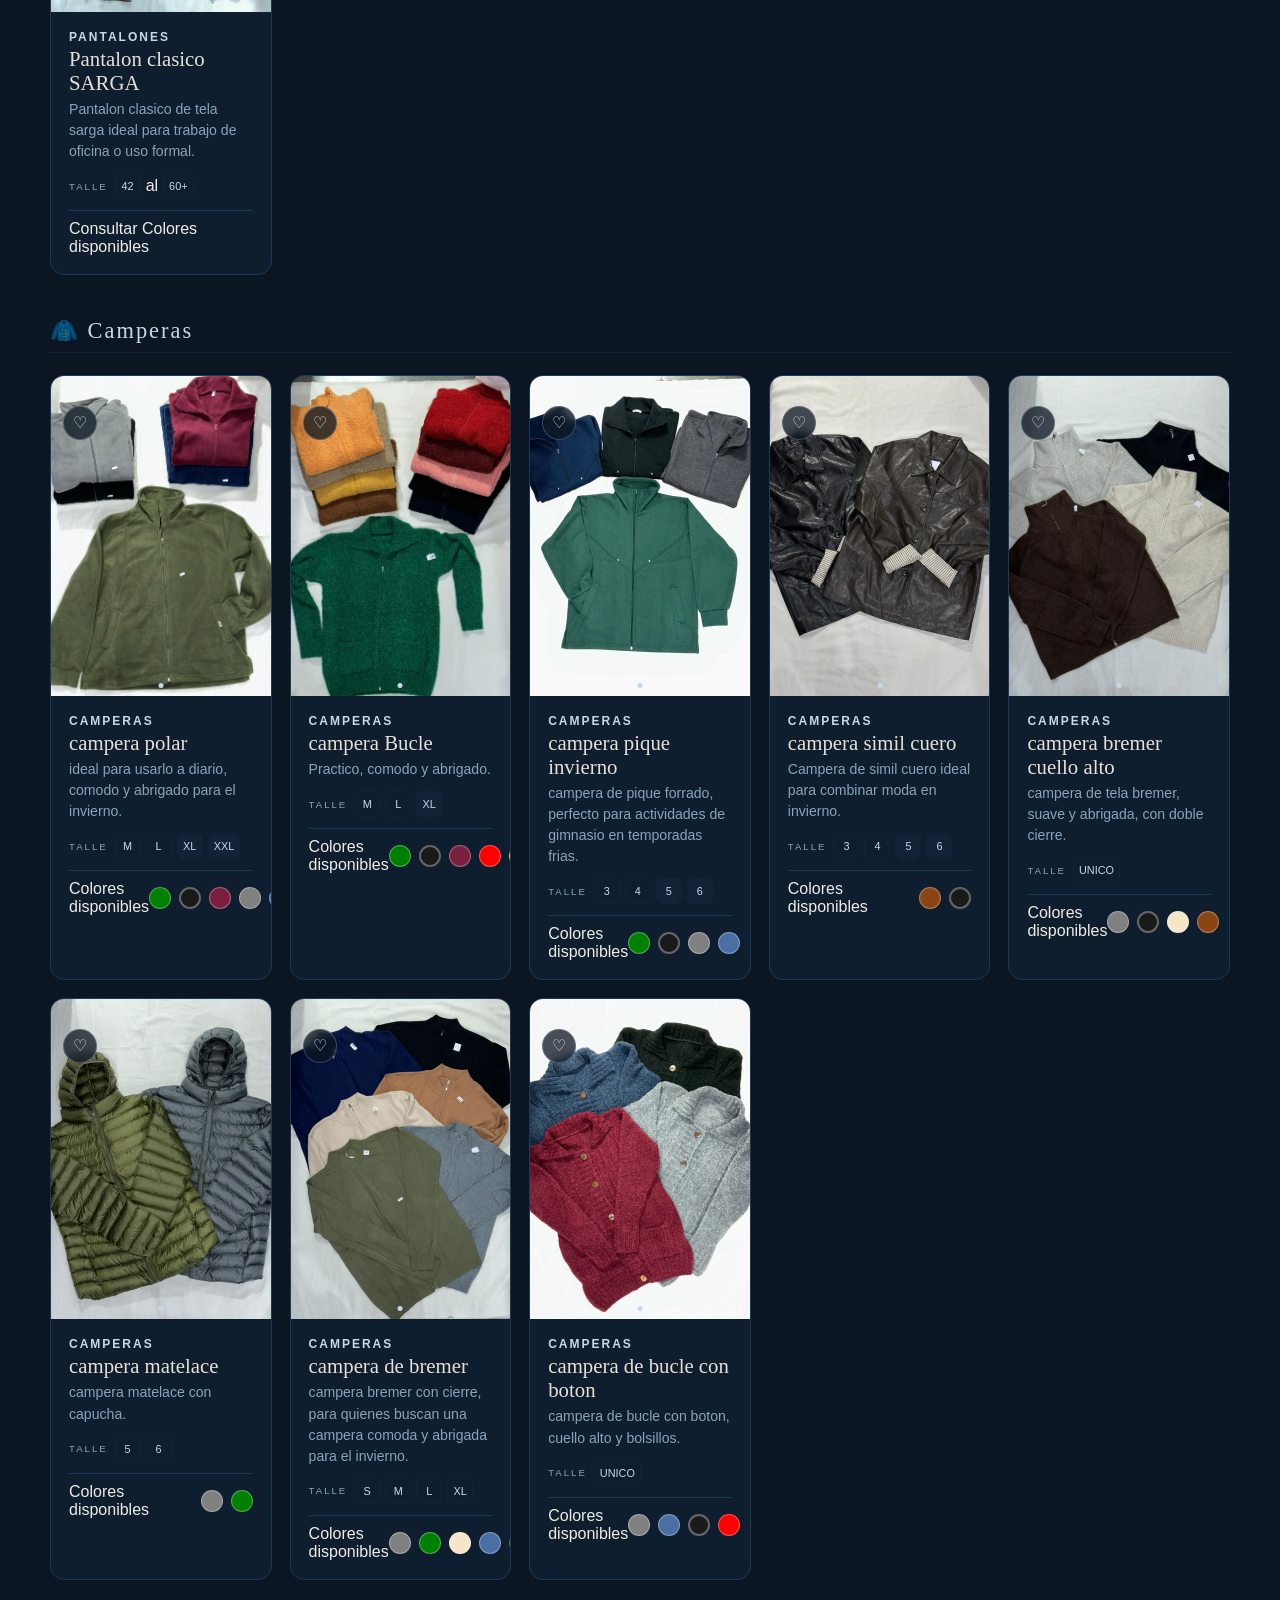
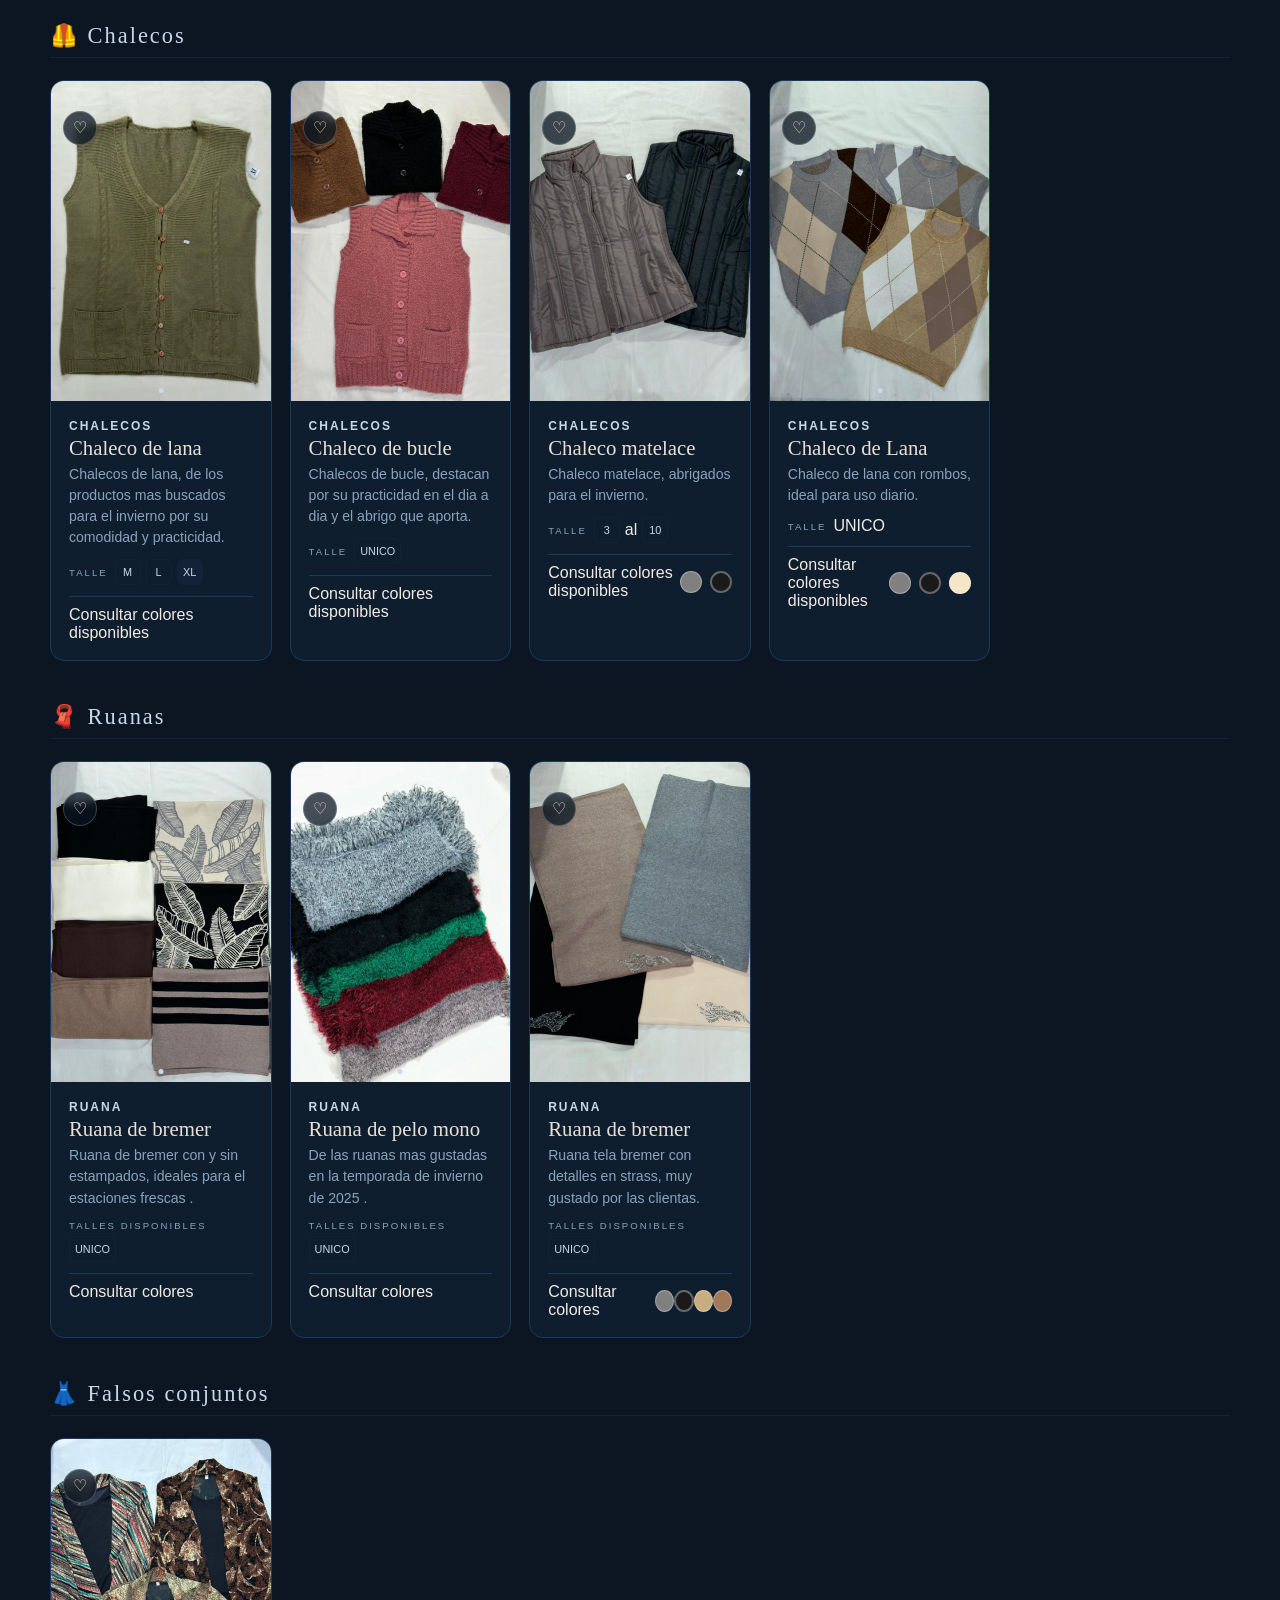
==== commit 3ae2696b: "agregue pulover hebilla celeste y azul" ====
--- a/index.html
+++ b/index.html
@@ -1607,6 +1607,30 @@
               <div class="color-dot" style="background:#ff0000" title="Rojo"></div>
               <div class="color-dot" style="background:#a0785a" title="Marron"></div>
               <div class="color-dot" style="background:#7a1f3d" title="Bordo"></div>
+            </div>
+          </div>
+        </div>
+      </div>
+
+      <div class="tarjeta fade-in" data-cat="buzos" data-temporada="invierno">
+        
+        <div class="tarjeta-img">
+          <div class="slides">
+            <div class="slide"><img src="IMG-SLR/abrigos/pulover/pulover-hebilla.jpeg" alt="Pulover hilo"></div>
+          </div>                          <!-- ← este cierra .slides -->
+          <div class="dots"><div class="dot activo"></div></div>
+          <div class="lupa-overlay"><span class="lupa-ico">🔍</span></div>
+        </div>                            <!-- ← este cierra .tarjeta-img -->
+        <div class="tarjeta-body">
+          <div class="tarjeta-cat">Buzos</div>
+          <div class="tarjeta-nombre">Pulover de hilo</div>
+          <div class="tarjeta-desc">Pulover de hilo, con hebilla decorativa y tela ultra suave.</div>
+          <div class="talles-row"><span class="talles-lbl">Talles Disponibles</span><span class="talle">UNICO</div>
+          <div class="tarjeta-footer">
+            <div class="colores-label">Colores disponibles</div>
+            <div class="colores">
+              <div class="color-dot" style="background:#71b4eb" title="Celeste"></div>
+              <div class="color-dot" style="background:#2d4cb4" title="azul"></div>
             </div>
           </div>
         </div>
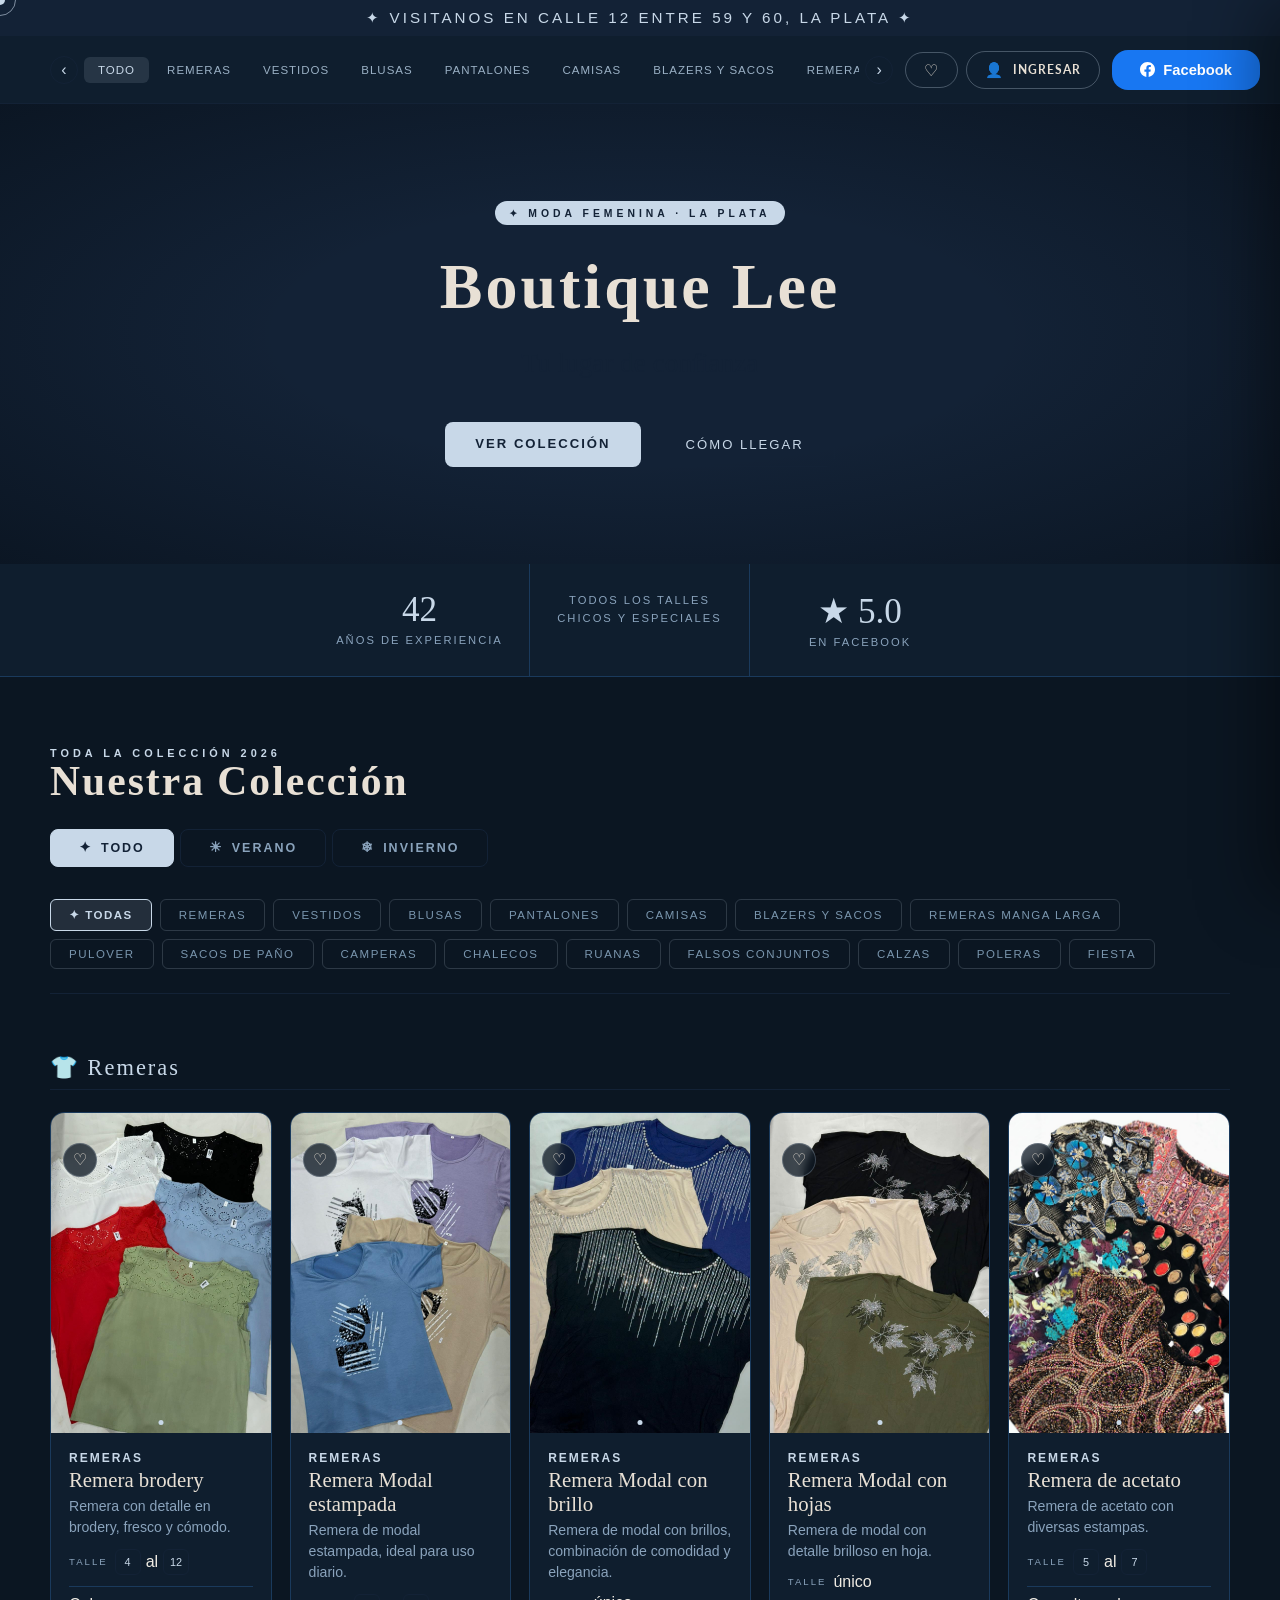
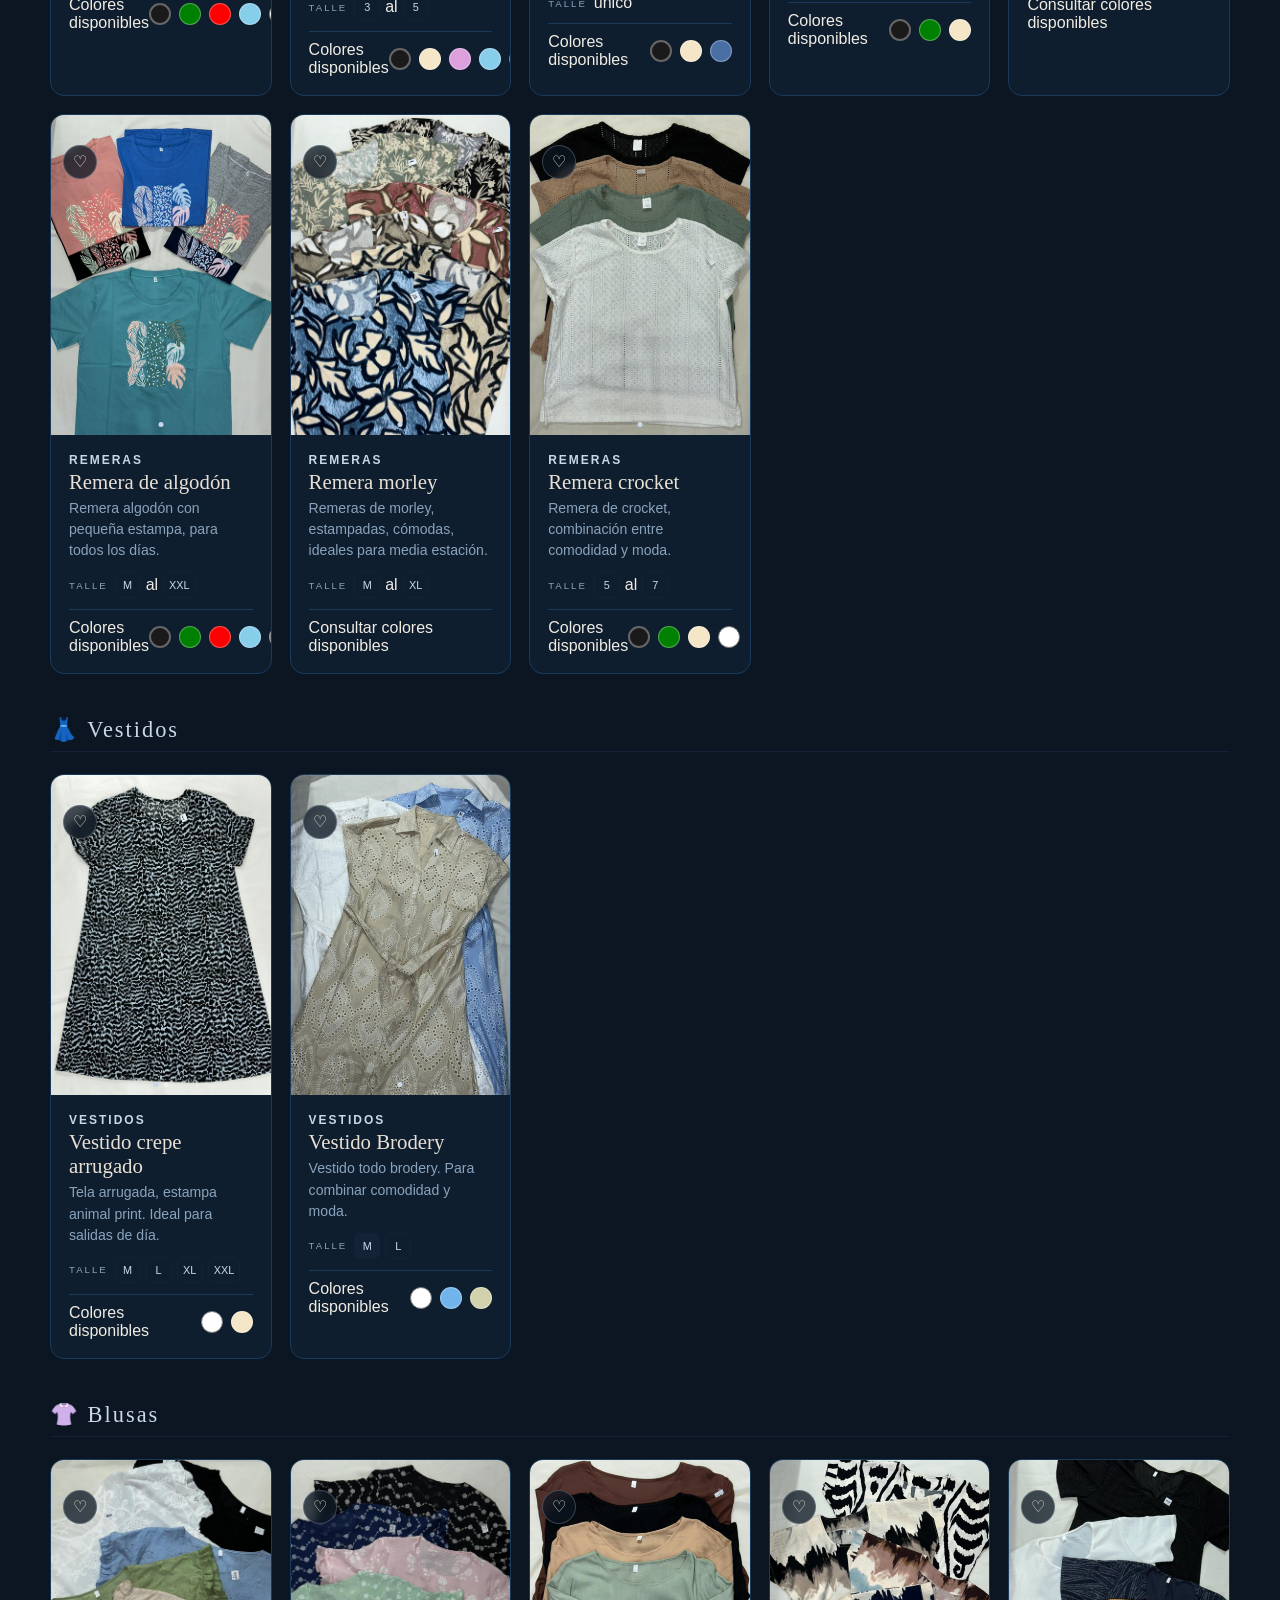
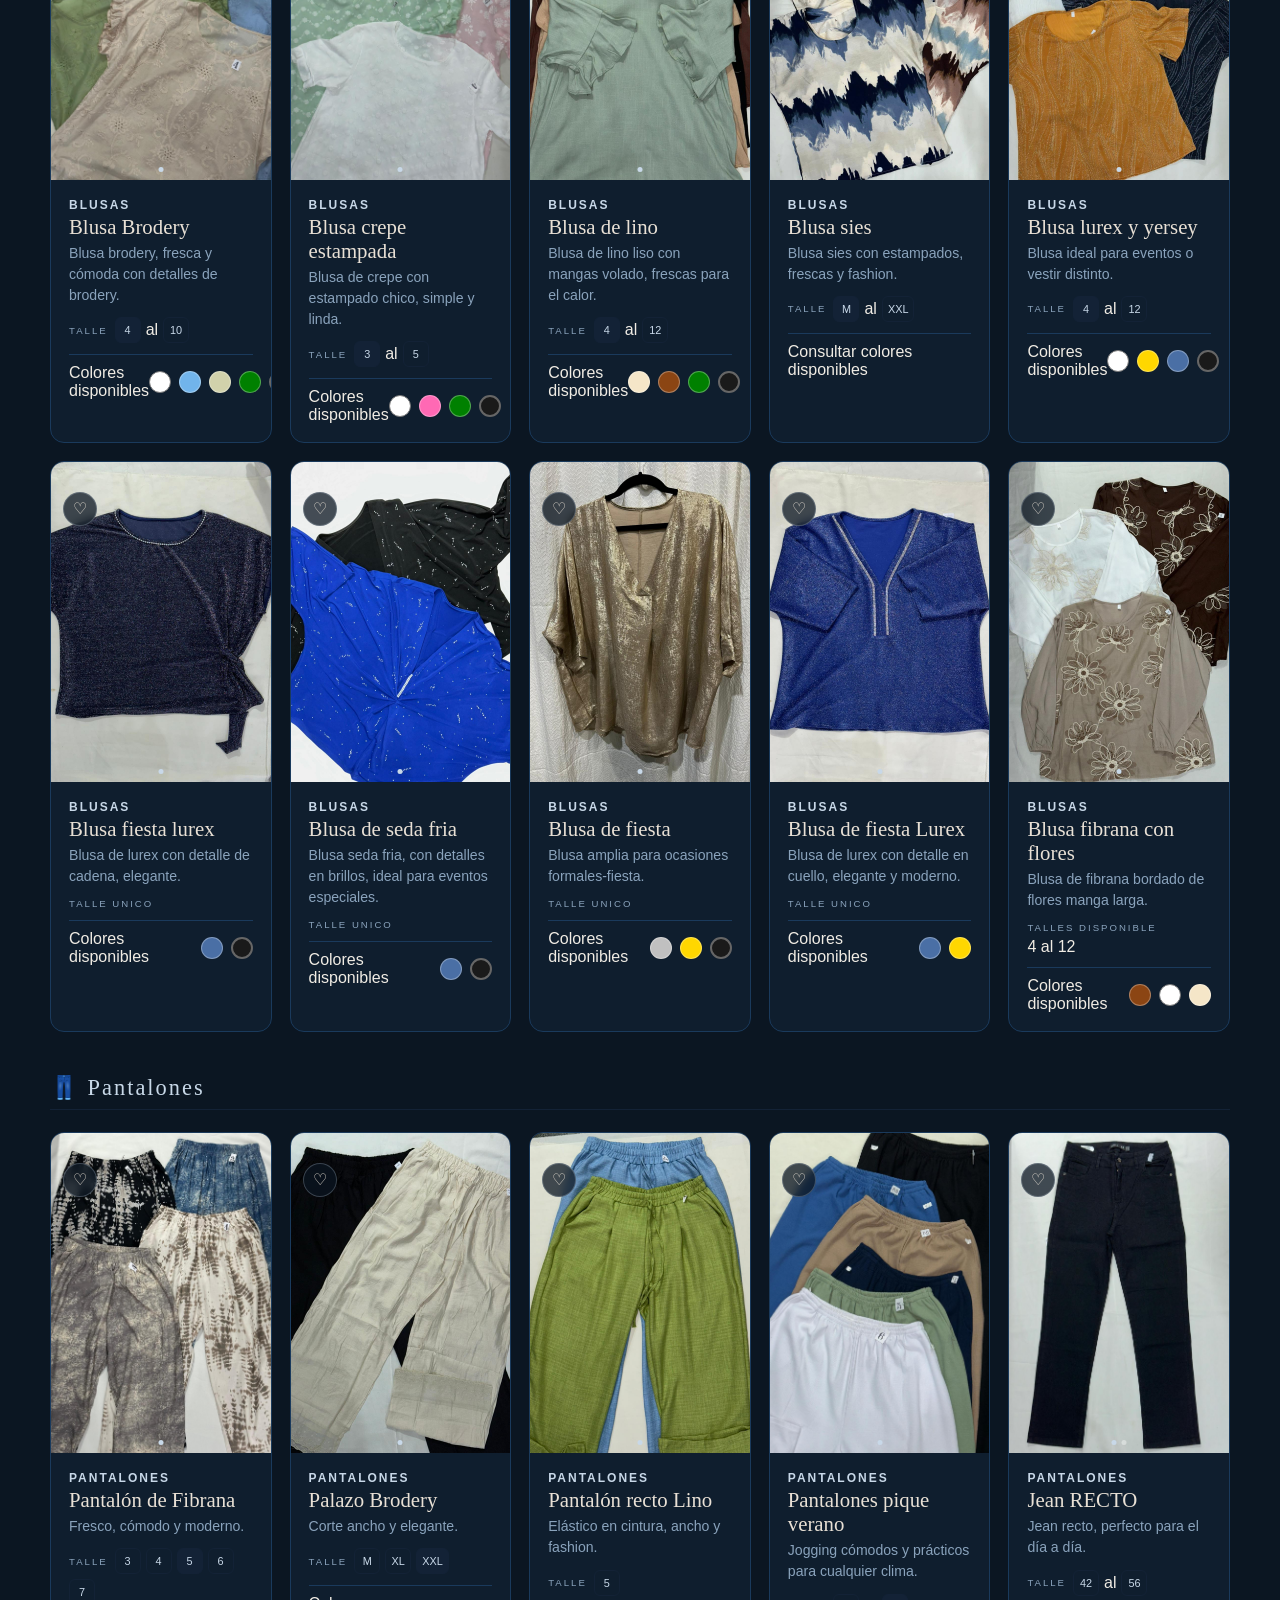
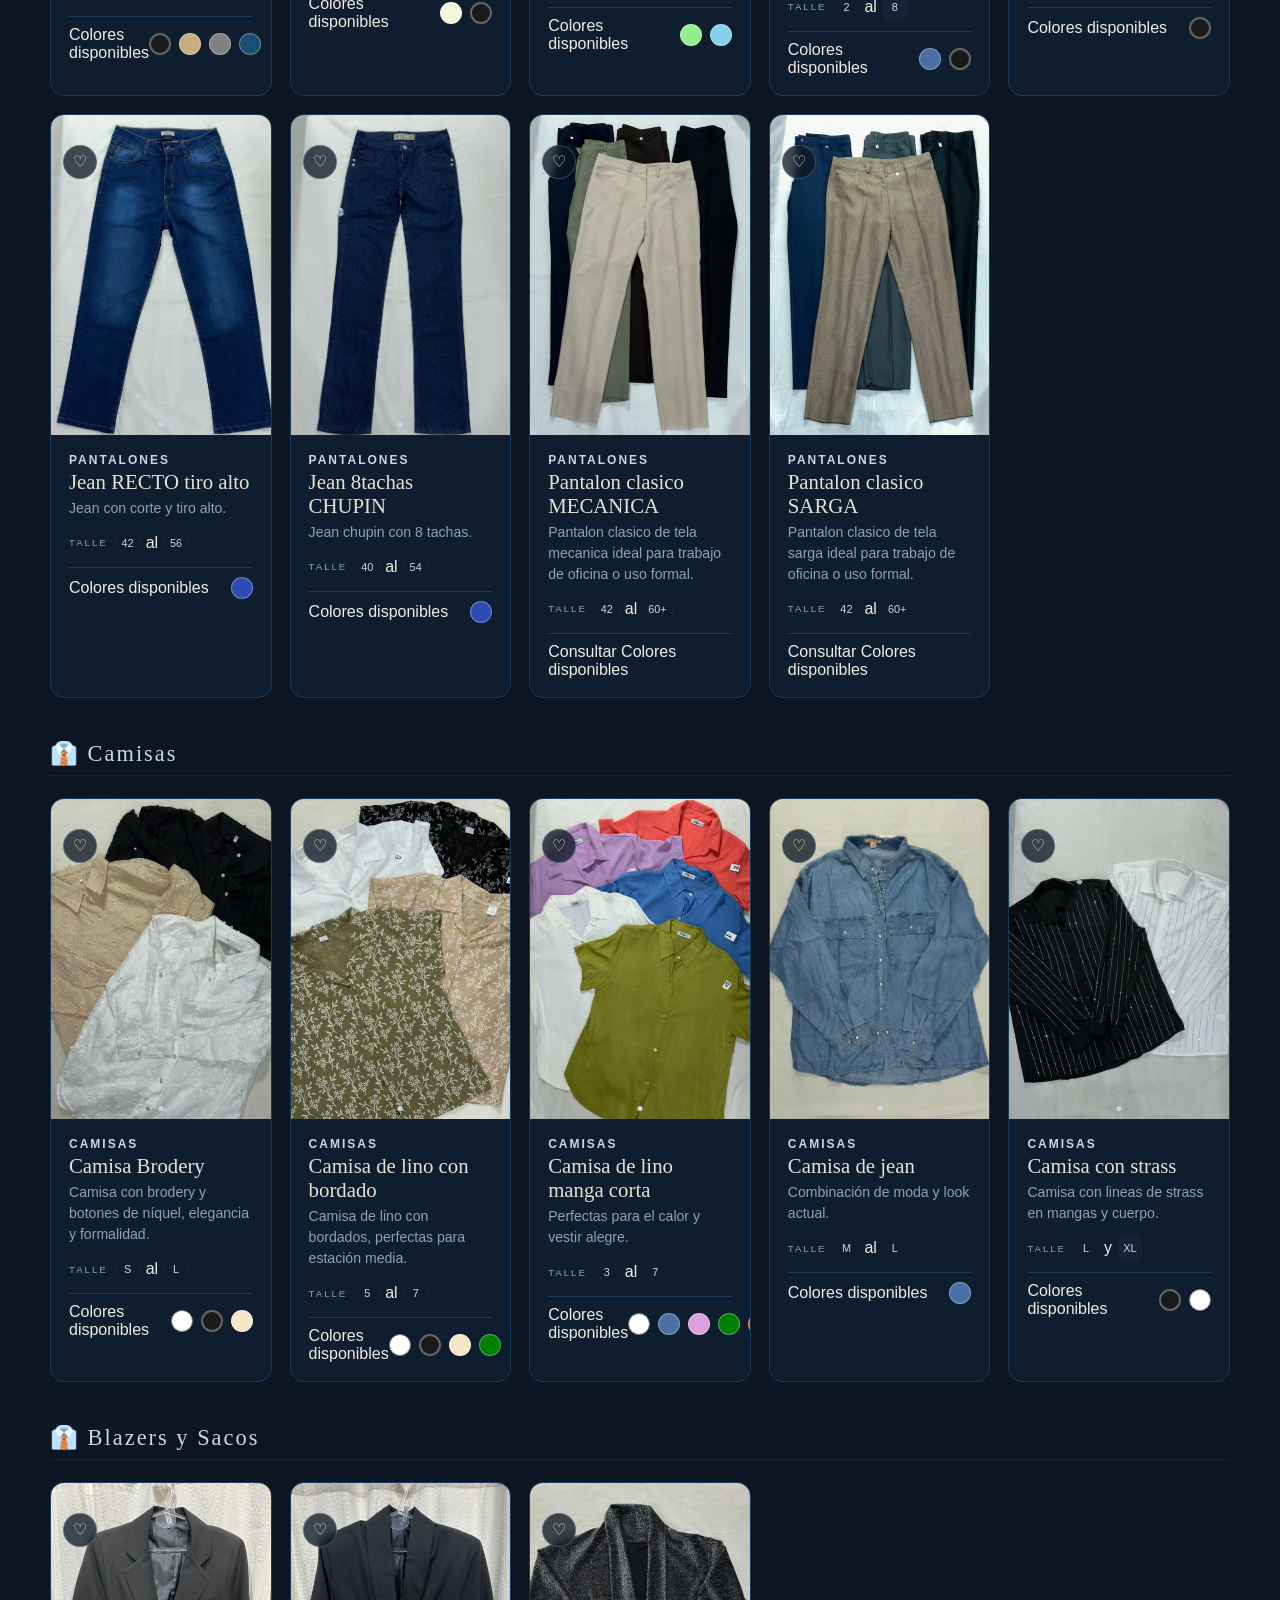
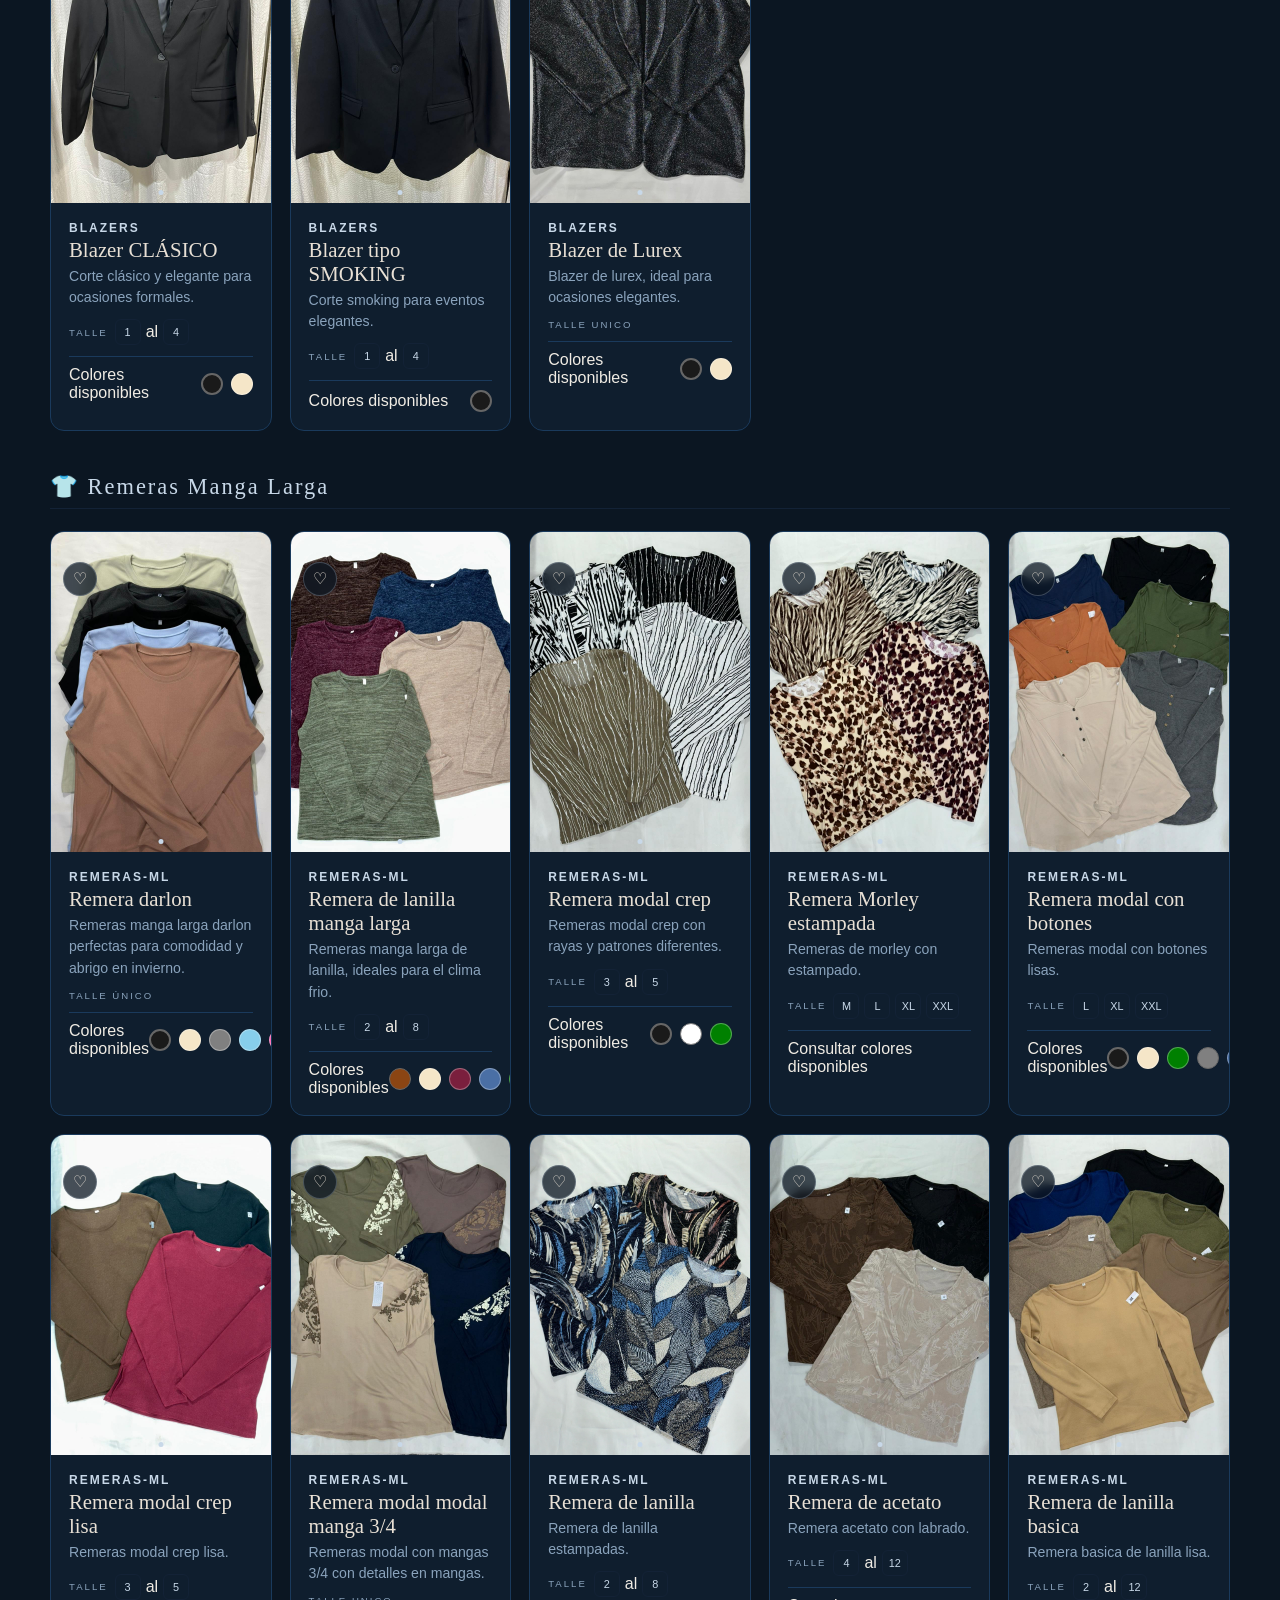
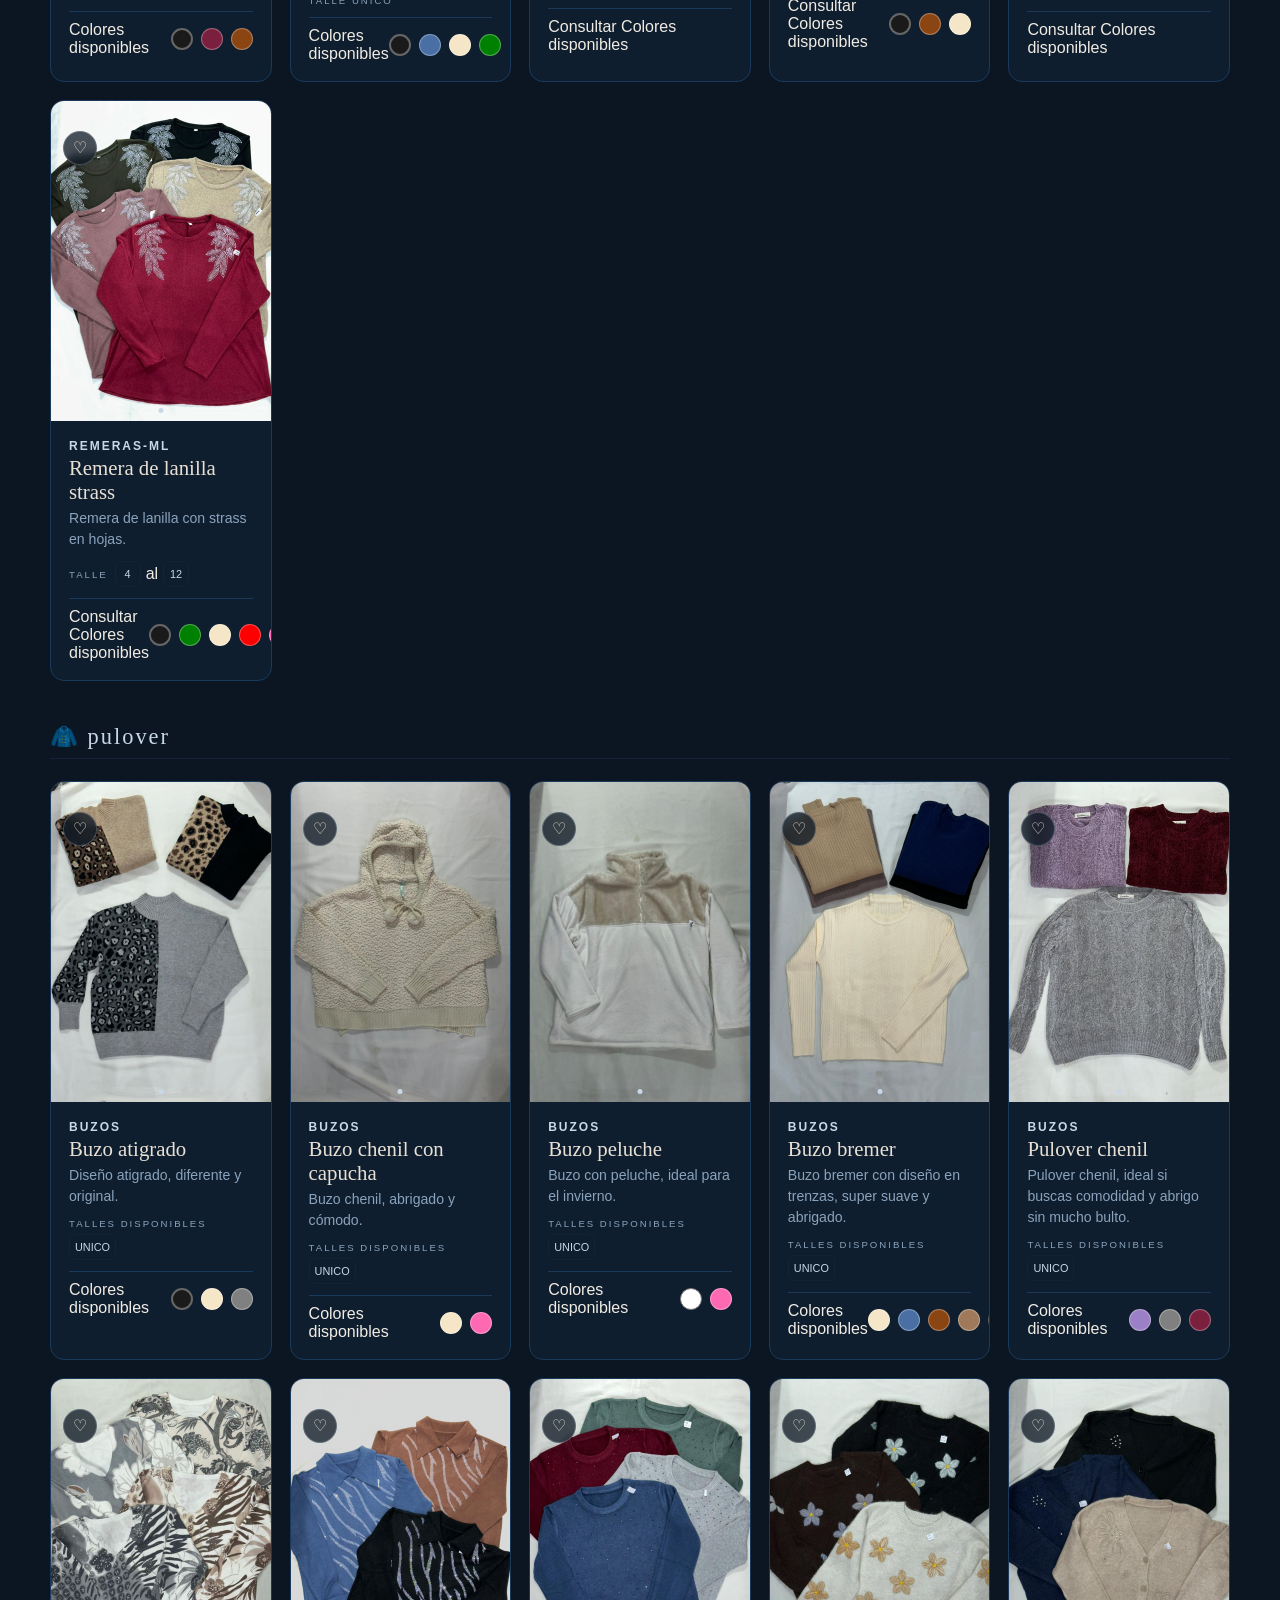
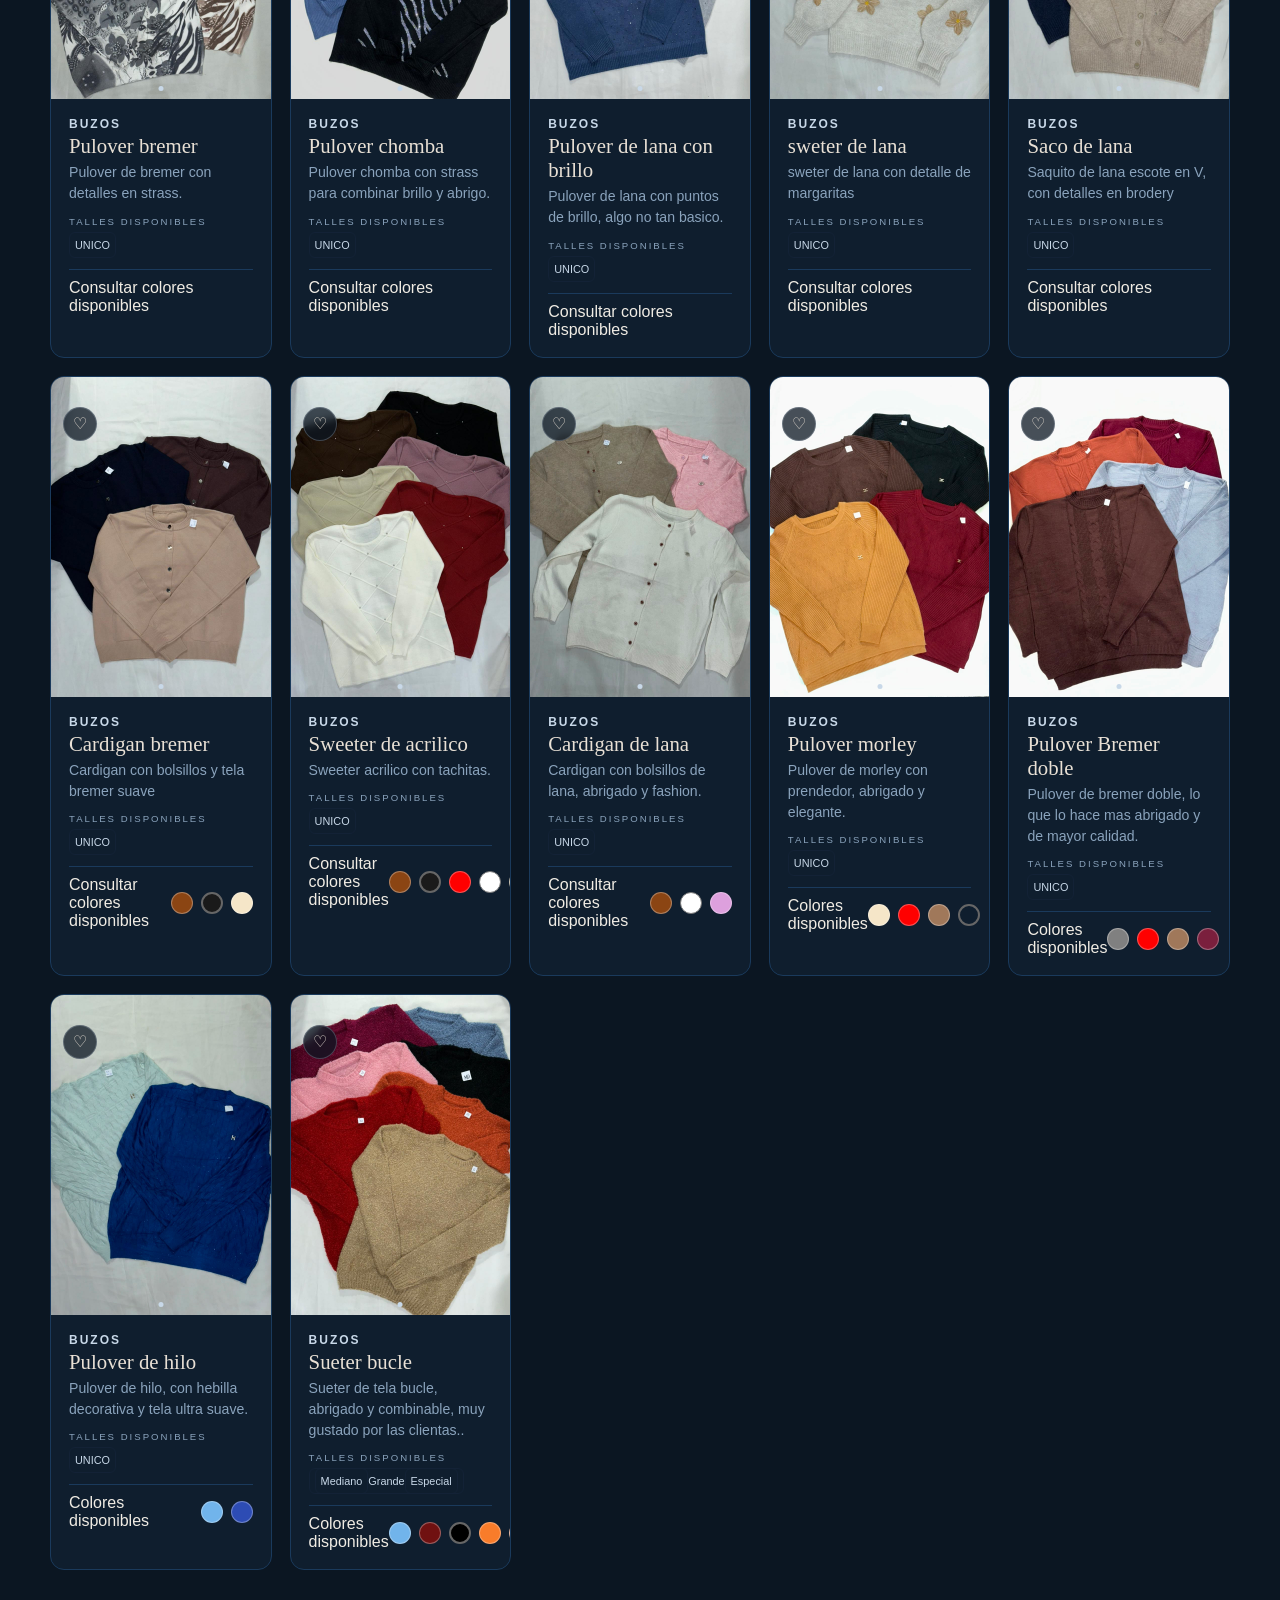
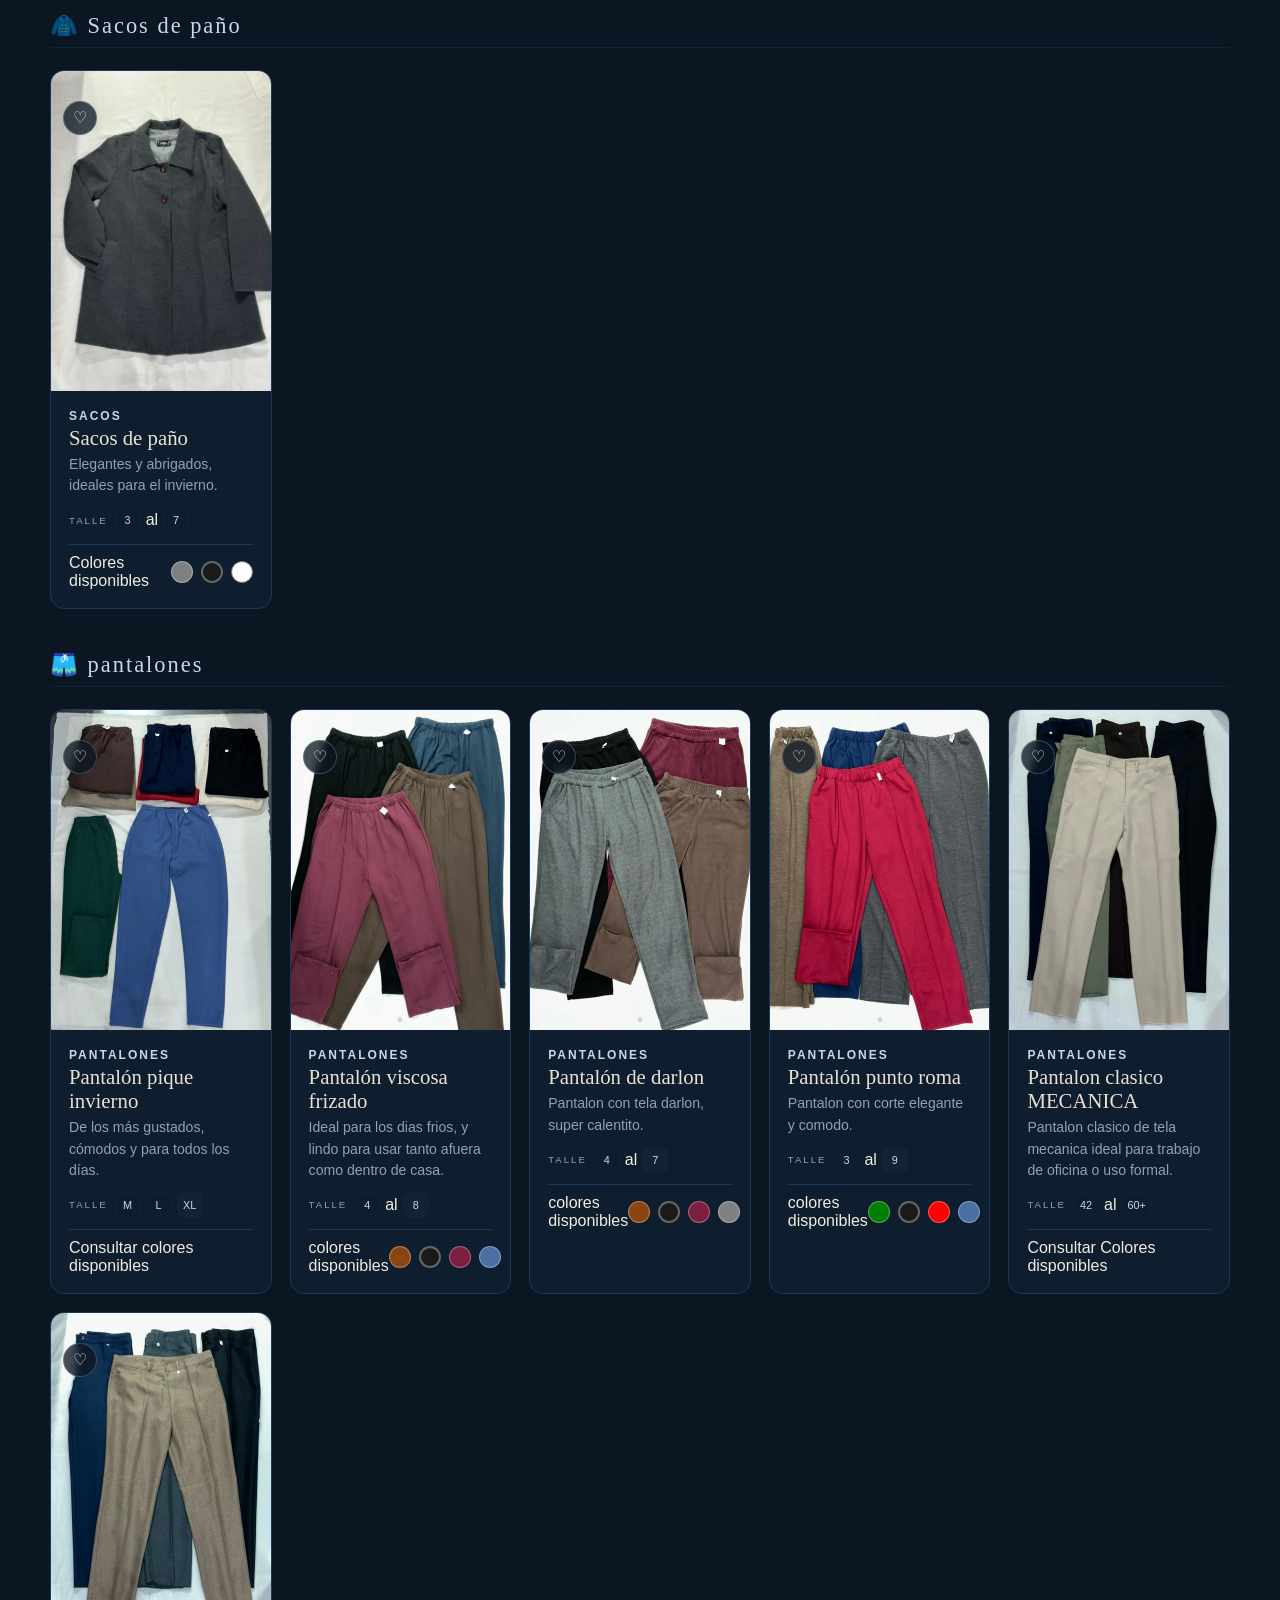
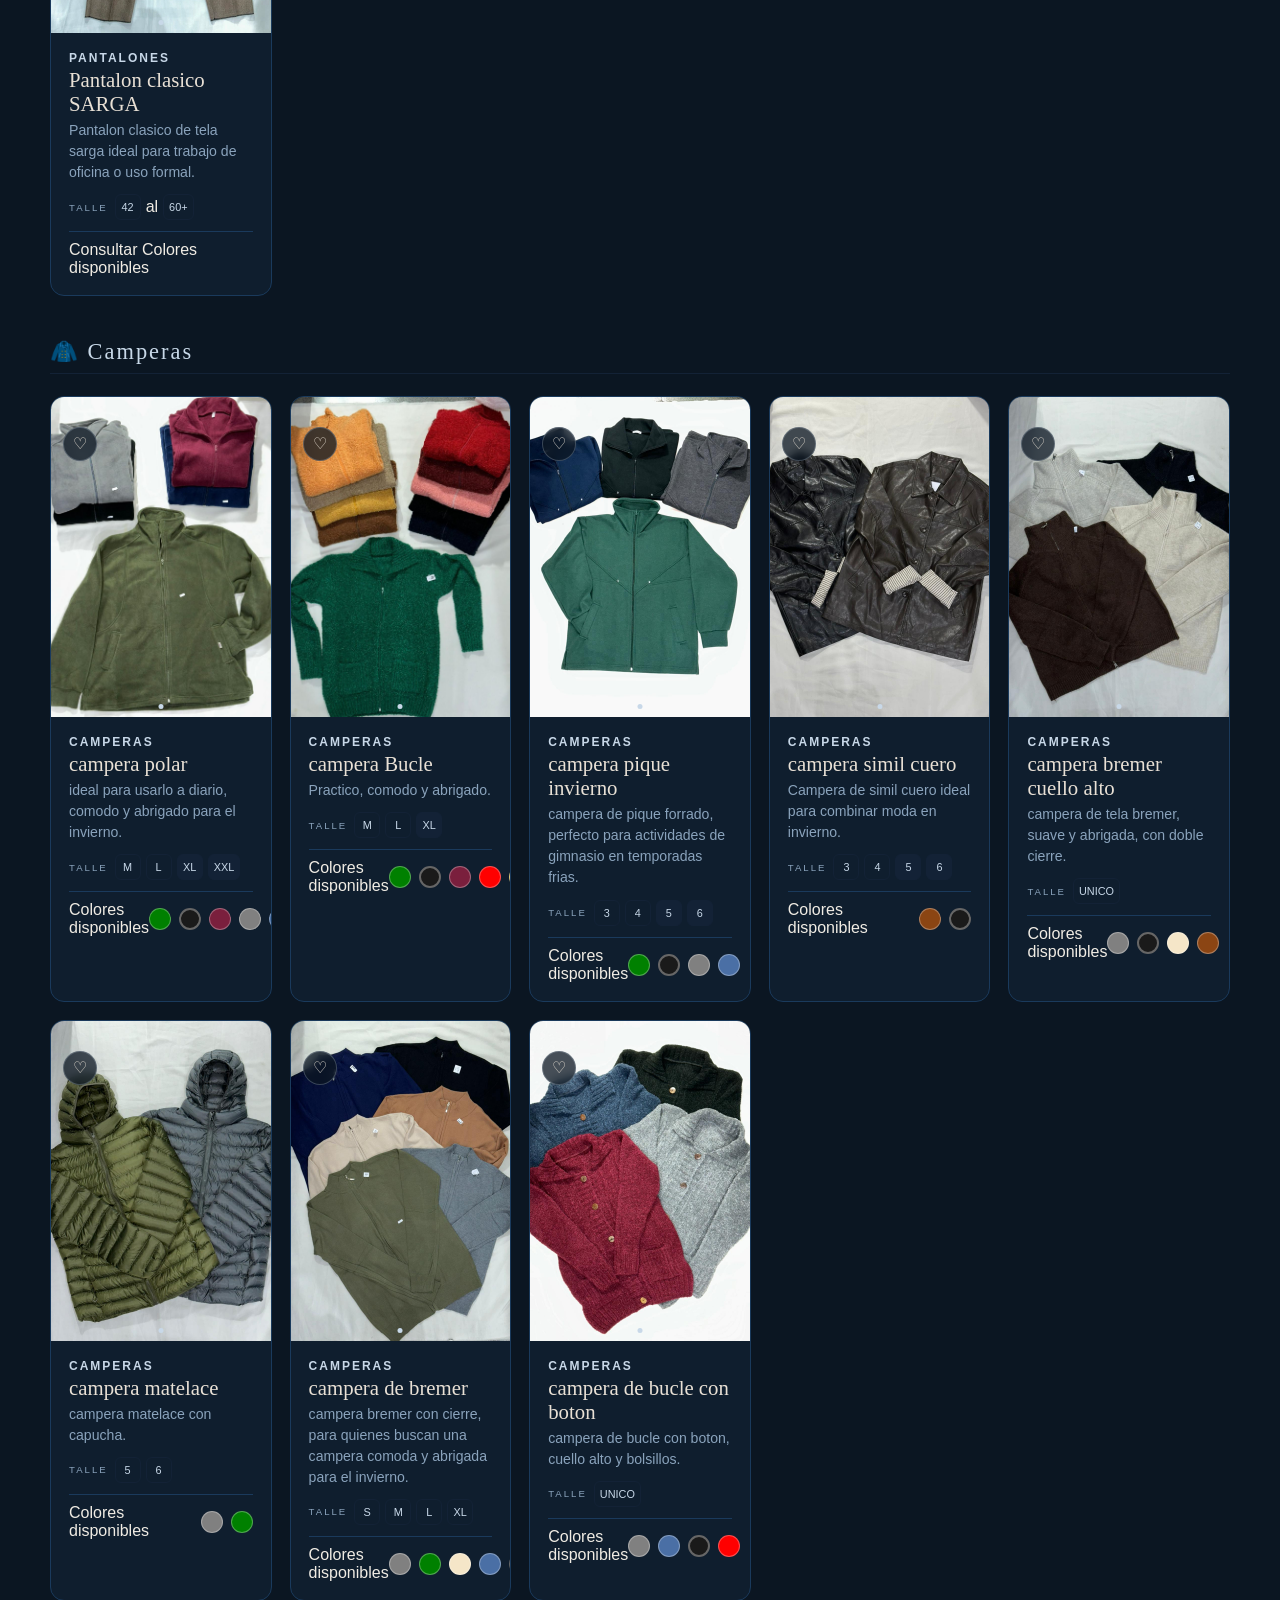
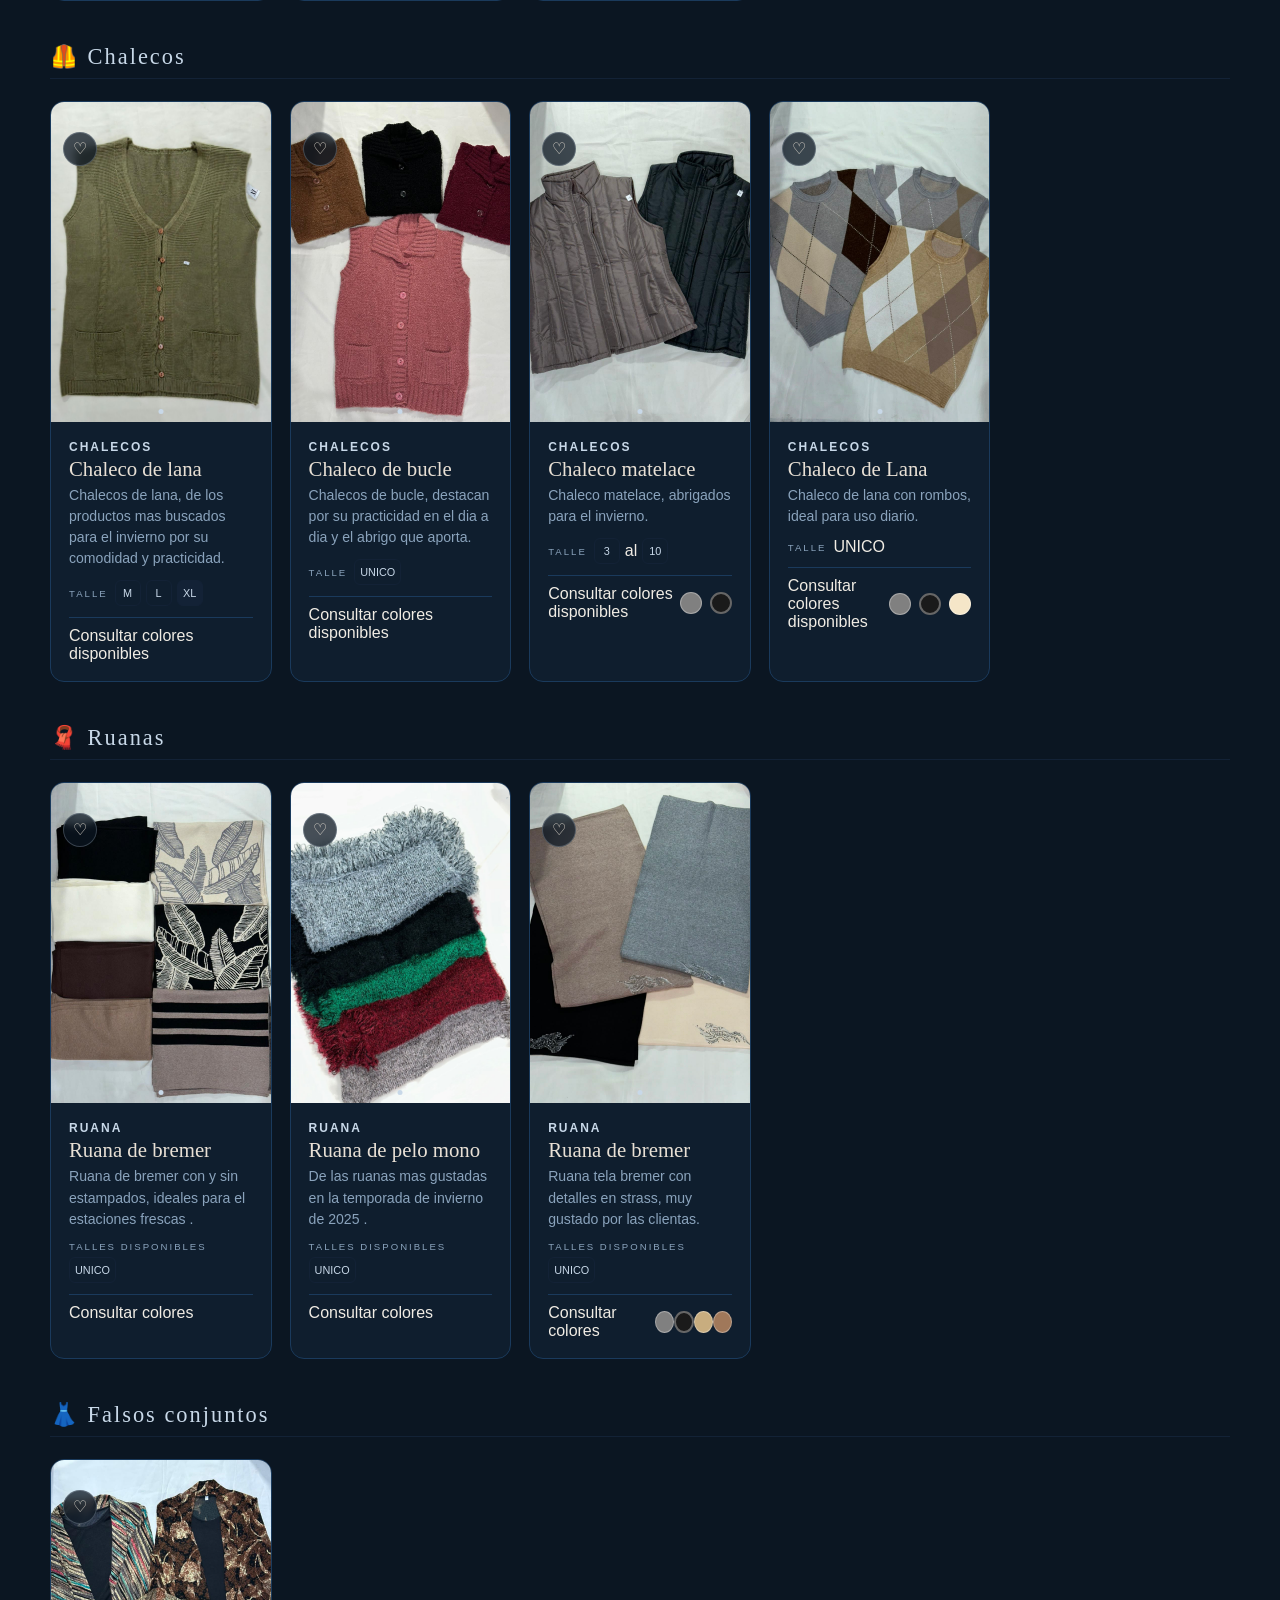
==== commit 5e645f6a: "agregue sueters y modifiqiue el de puntos" ====
--- a/index.html
+++ b/index.html
@@ -1430,7 +1430,7 @@
         
         <div class="tarjeta-img">
           <div class="slides">
-            <div class="slide"><img src="IMG-SLR/abrigos/pulover/puloverlanaconbrillo.jpeg" alt="pulover lana brillo"></div>
+            <div class="slide"><img src="IMG-SLR/abrigos/pulover/ART135-17 pulover-lana.puntosbrillos.jpeg" alt="pulover lana brillo"></div>
           </div>
           <div class="dots"><div class="dot activo"></div></div>
           <div class="lupa-overlay"><span class="lupa-ico">🔍</span></div>
@@ -1631,6 +1631,35 @@
             <div class="colores">
               <div class="color-dot" style="background:#71b4eb" title="Celeste"></div>
               <div class="color-dot" style="background:#2d4cb4" title="azul"></div>
+            </div>
+          </div>
+        </div>
+      </div>
+
+      <div class="tarjeta fade-in" data-cat="buzos" data-temporada="invierno">
+        
+        <div class="tarjeta-img">
+          <div class="slides">
+            <div class="slide"><img src="IMG-SLR/abrigos/pulover/Sueter bucle.jpeg" alt="sueter bucle"></div>
+          </div>                          <!-- ← este cierra .slides -->
+          <div class="dots"><div class="dot activo"></div></div>
+          <div class="lupa-overlay"><span class="lupa-ico">🔍</span></div>
+        </div>                            <!-- ← este cierra .tarjeta-img -->
+        <div class="tarjeta-body">
+          <div class="tarjeta-cat">Buzos</div>
+          <div class="tarjeta-nombre">Sueter bucle</div>
+          <div class="tarjeta-desc">Sueter de tela bucle, abrigado y combinable, muy gustado por las clientas..</div>
+          <div class="talles-row"><span class="talles-lbl">Talles Disponibles</span><span class="talle"><span class="talle">Mediano</span><div>Grande</div><span class="talle">Especial</span></div>
+          <div class="tarjeta-footer">
+            <div class="colores-label">Colores disponibles</div>
+            <div class="colores">
+              <div class="color-dot" style="background:#71b4eb" title="Celeste"></div>
+              <div class="color-dot" style="background:#701111" title="Bordo"></div>
+              <div class="color-dot" style="background:#000000" title="Negro"></div>
+              <div class="color-dot" style="background:#f87c2a" title="Naranja"></div>
+              <div class="color-dot" style="background:#db9d80" title="rosa"></div>
+              <div class="color-dot" style="background:#b81e1e" title="rojo"></div>
+              <div class="color-dot" style="background:#eeaf75" title="Beige"></div>
             </div>
           </div>
         </div>
